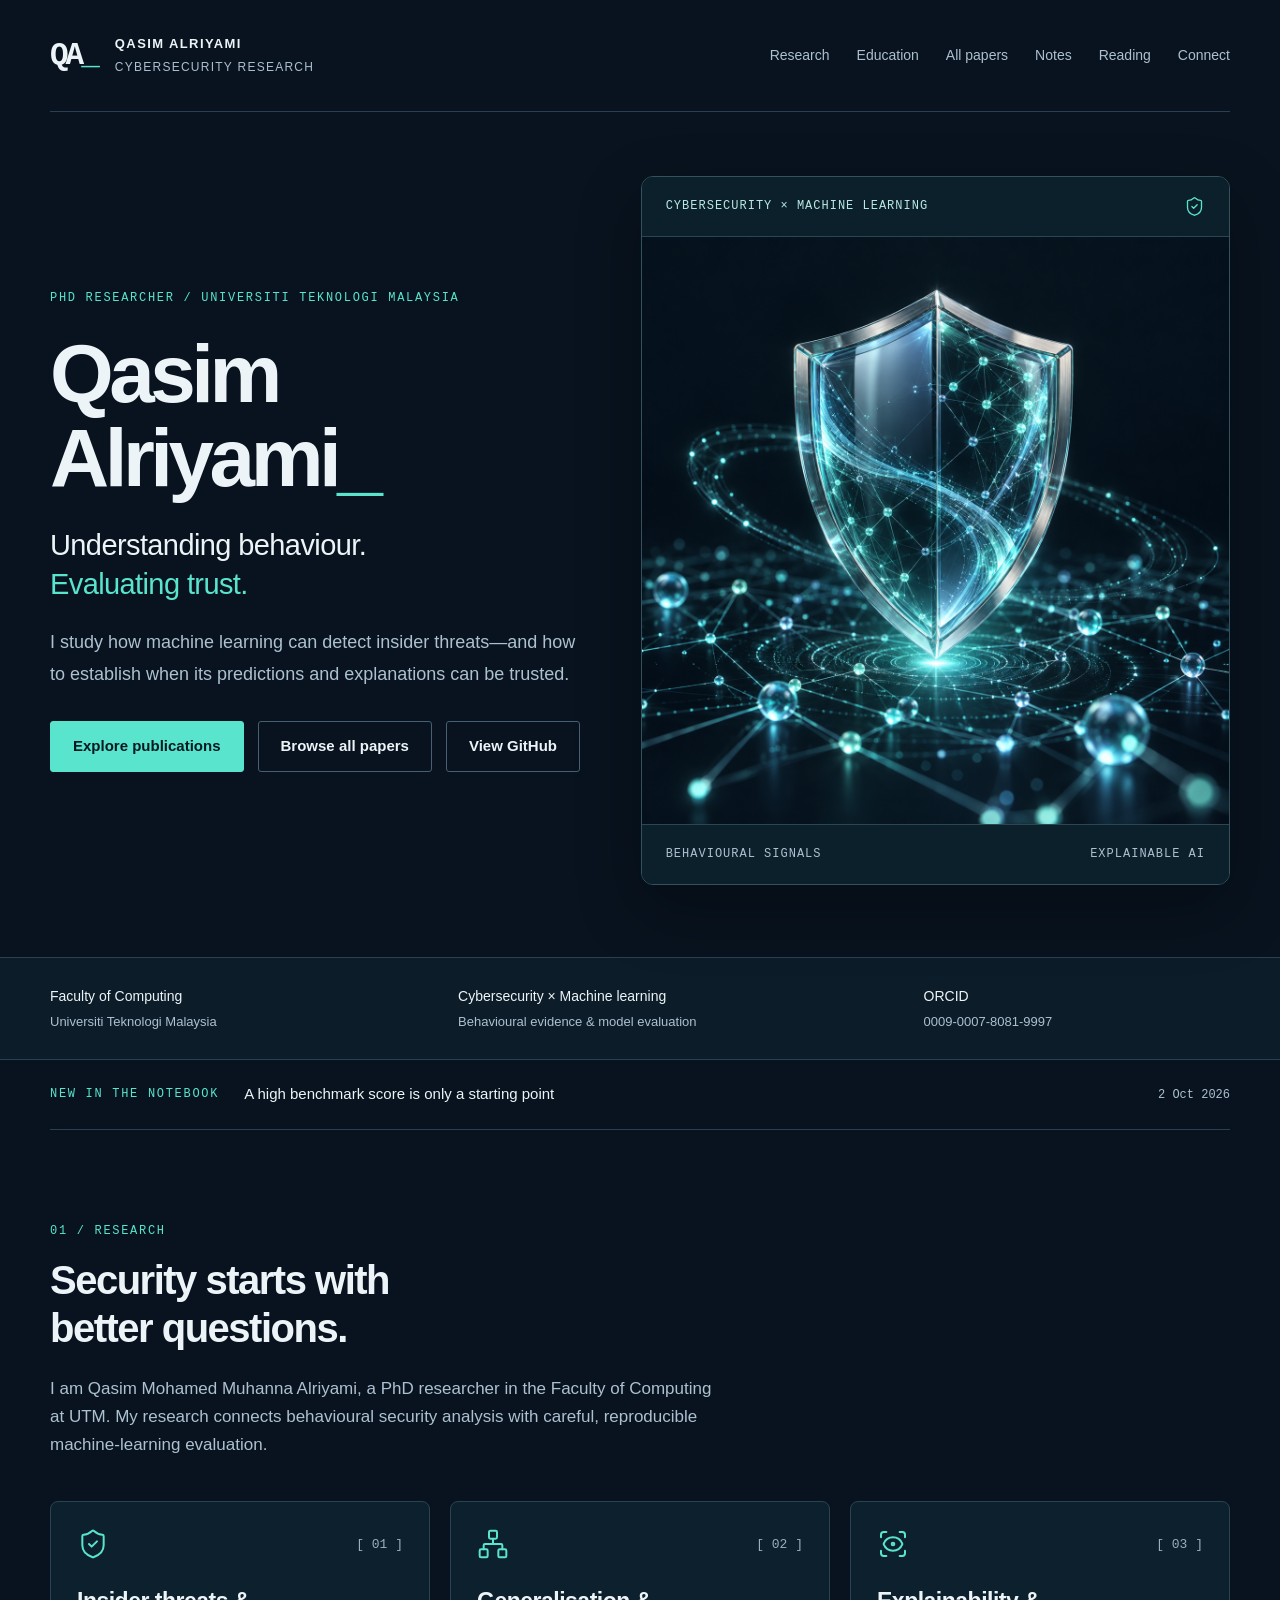
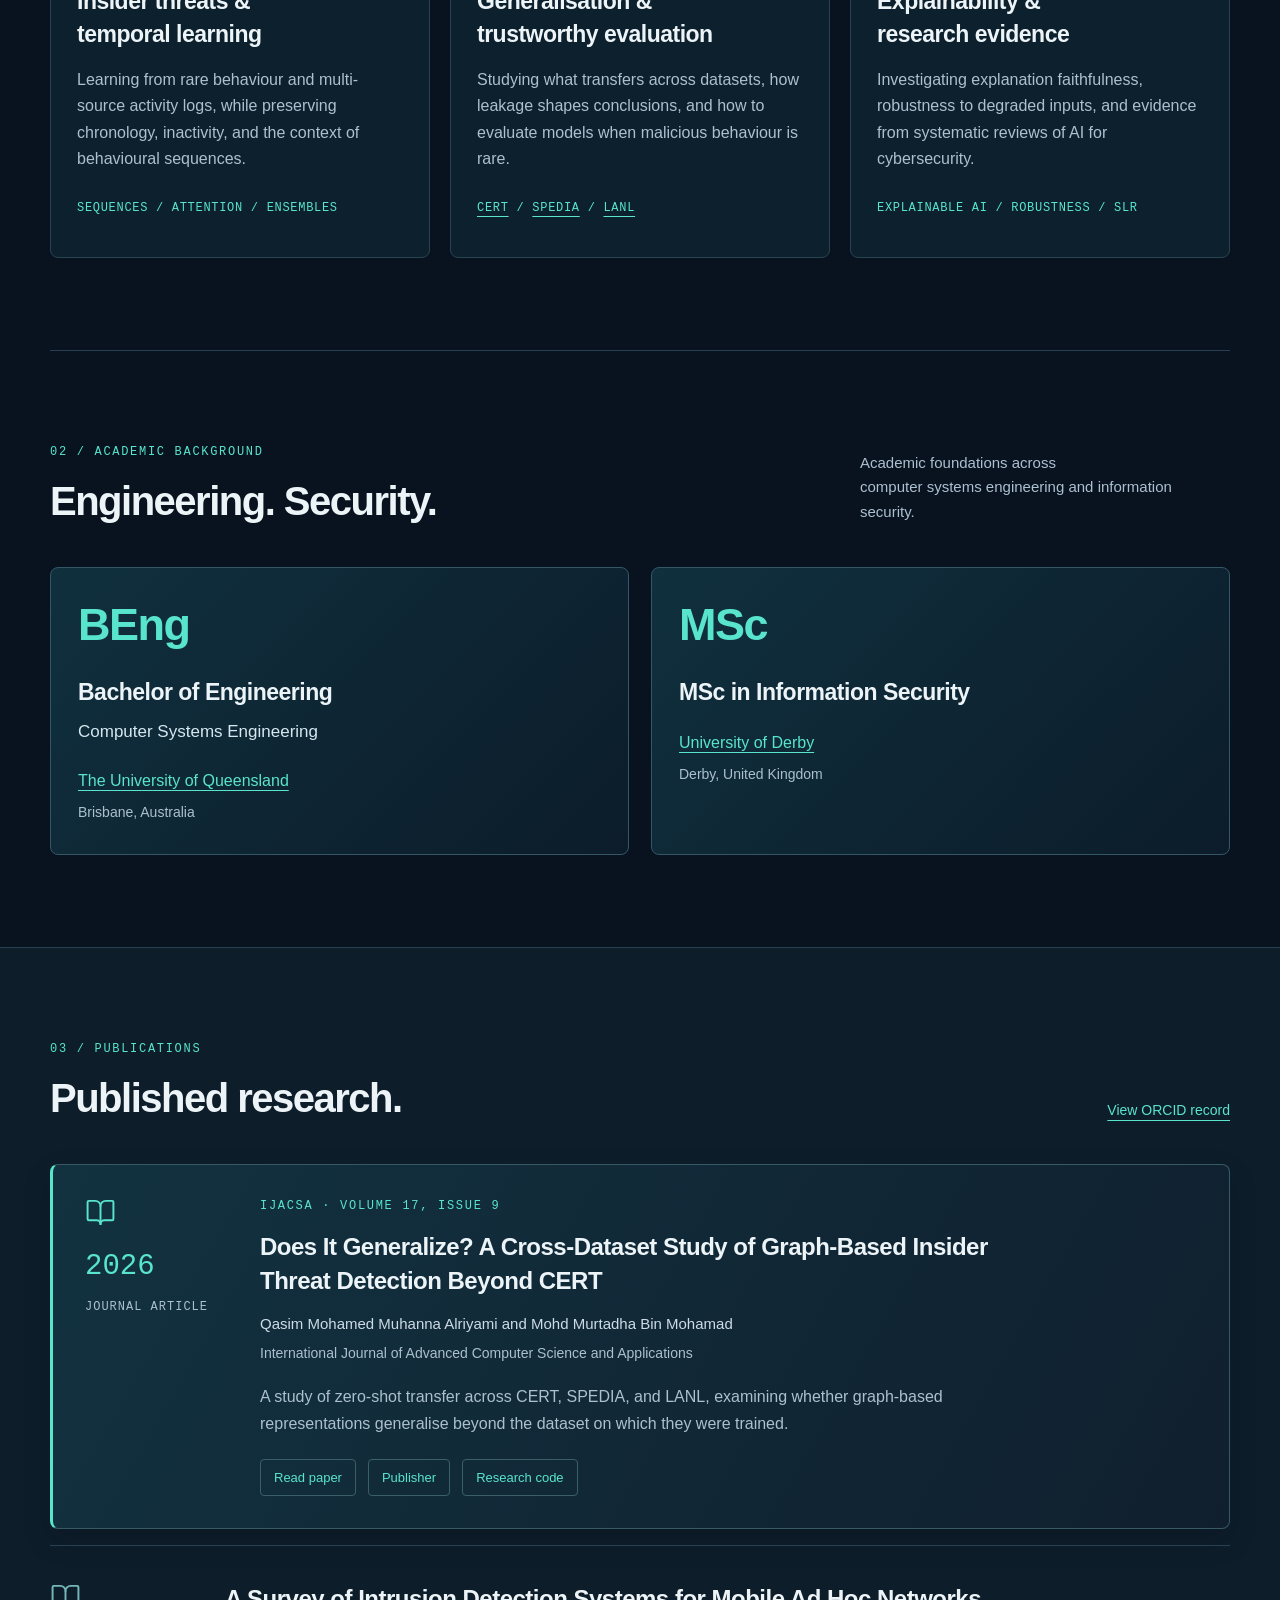
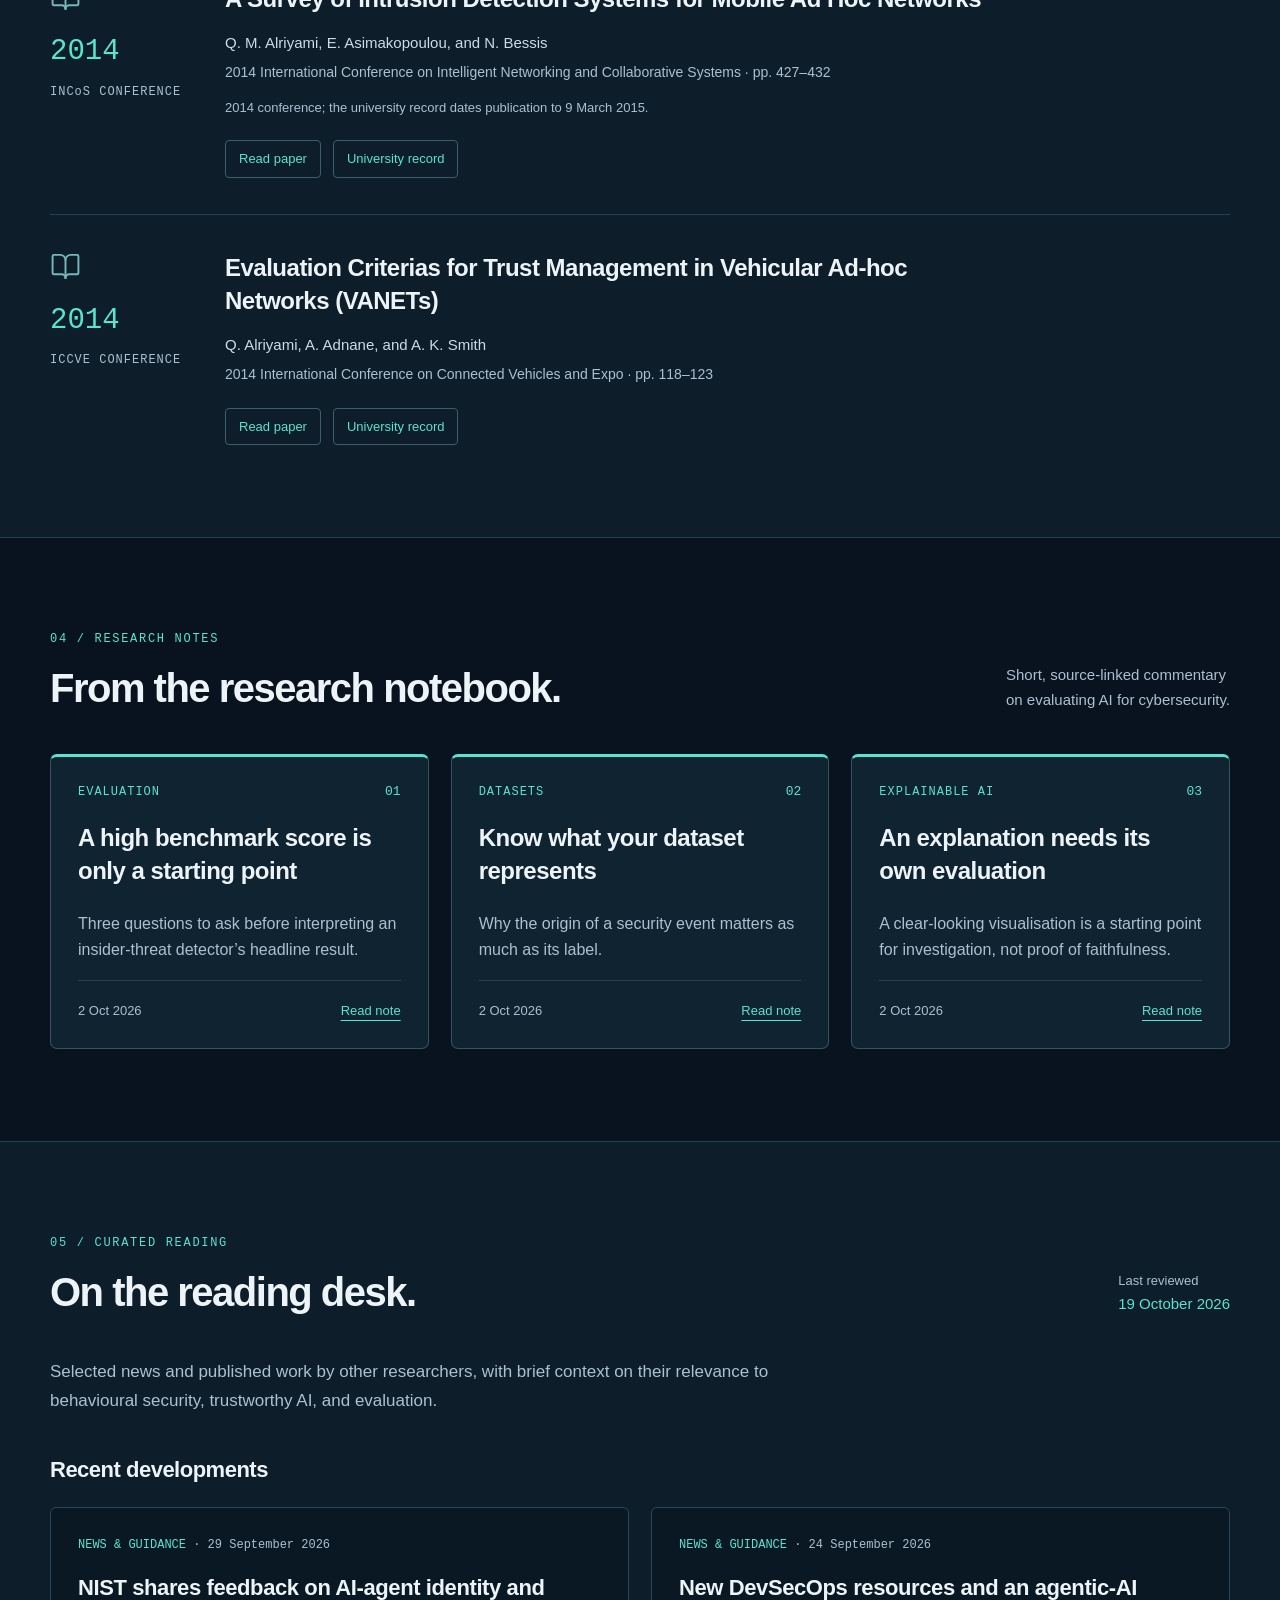
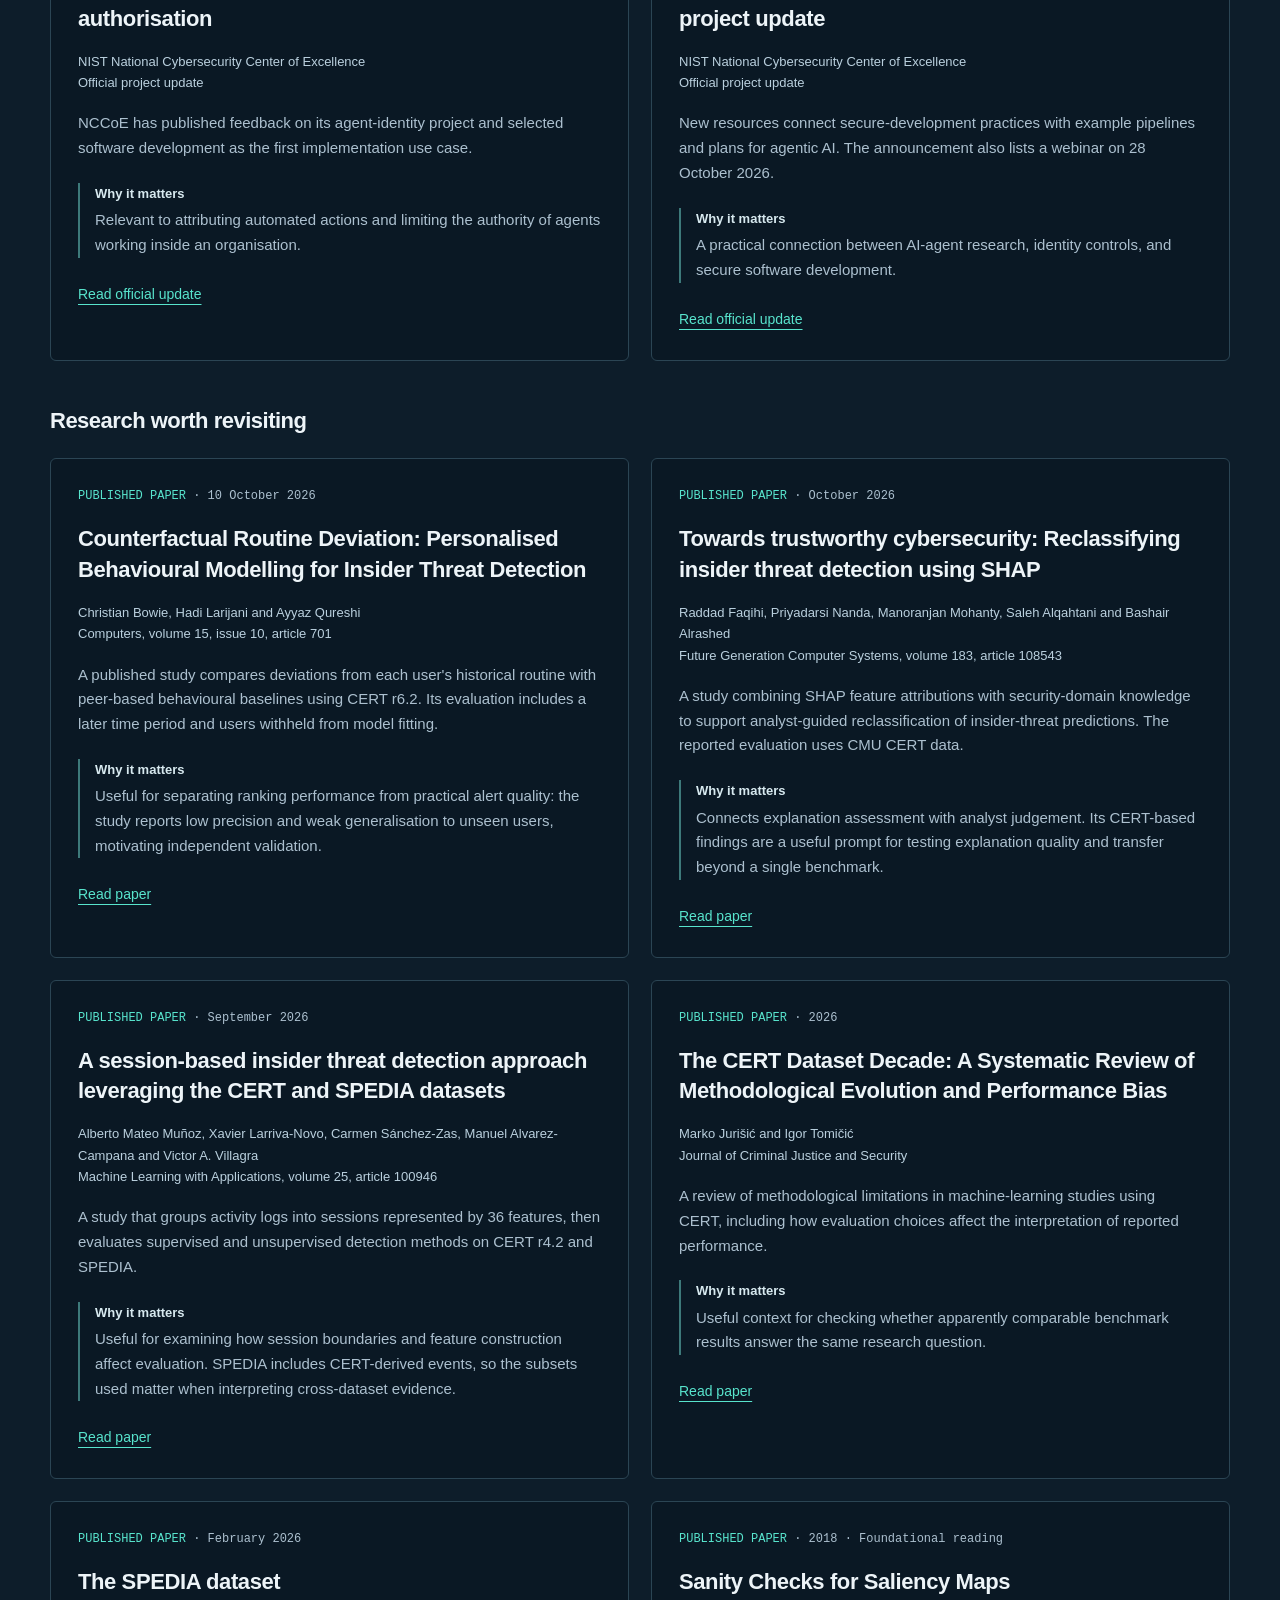
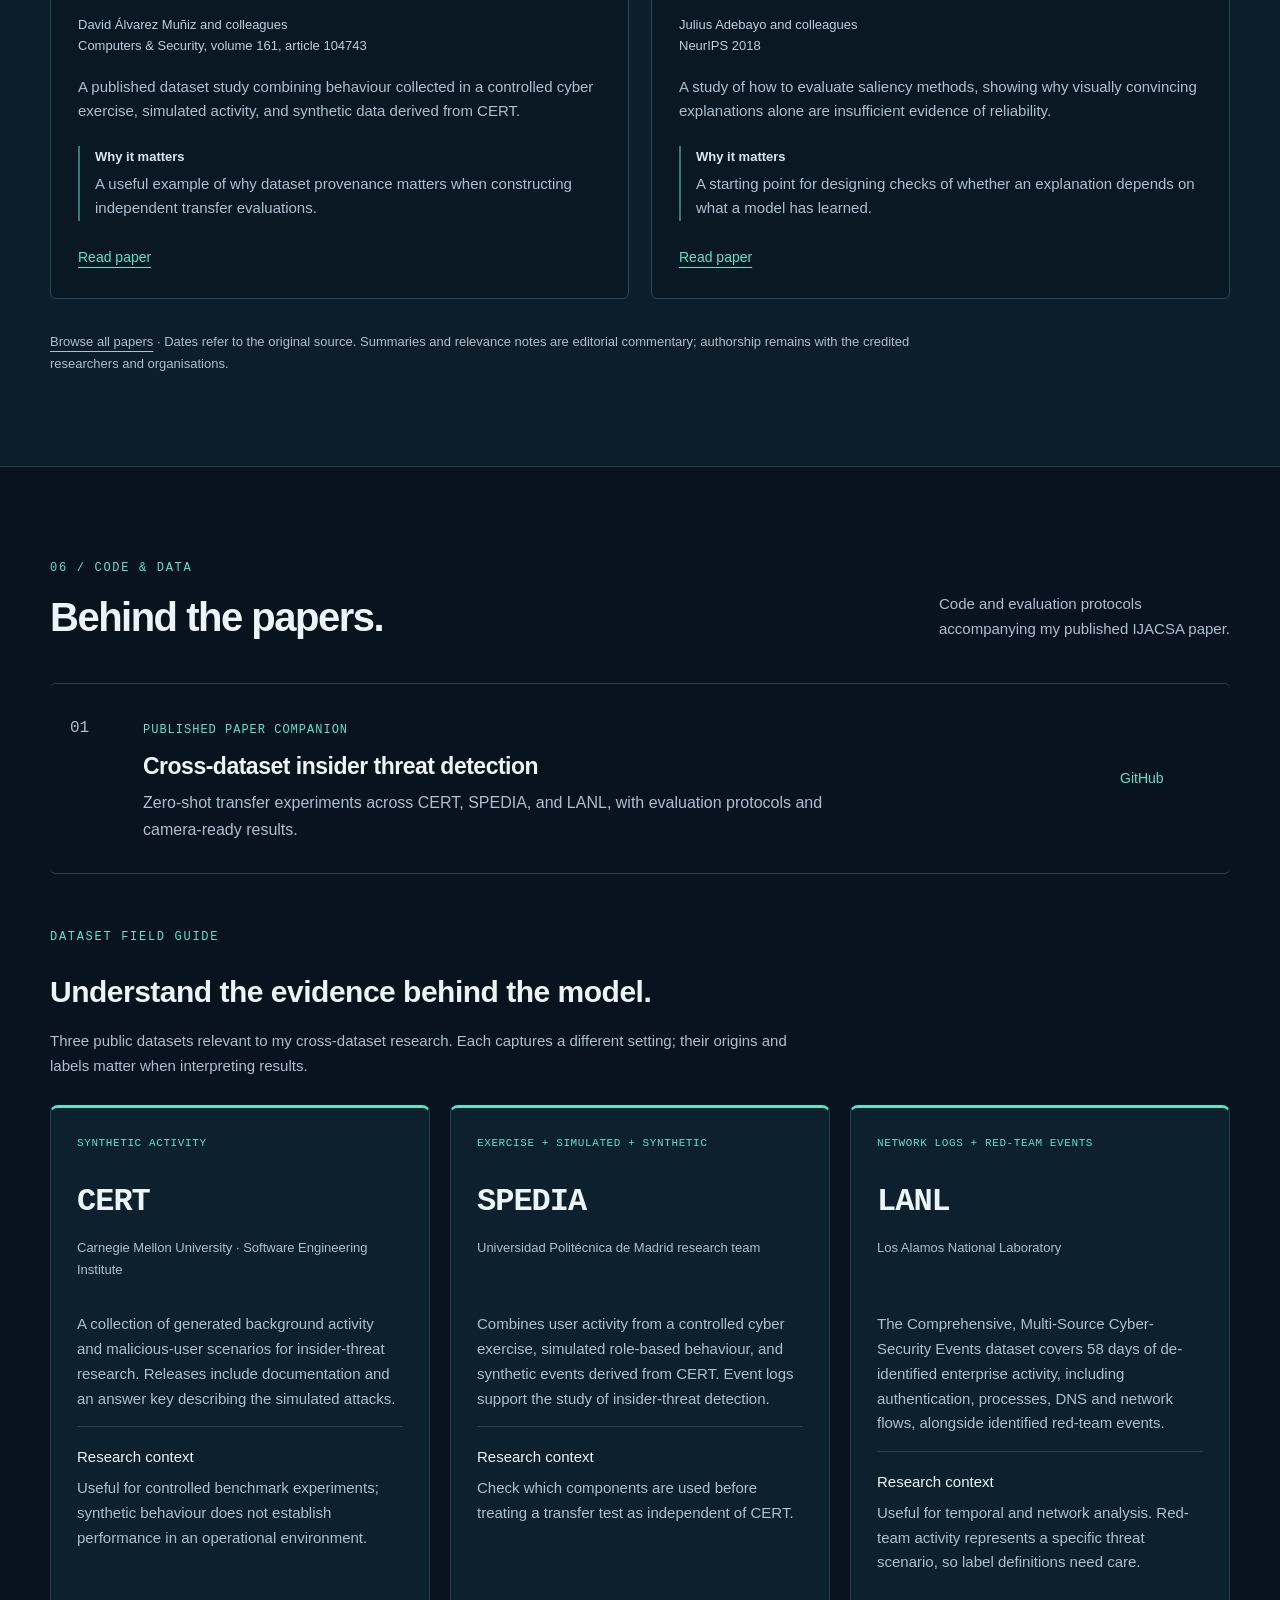
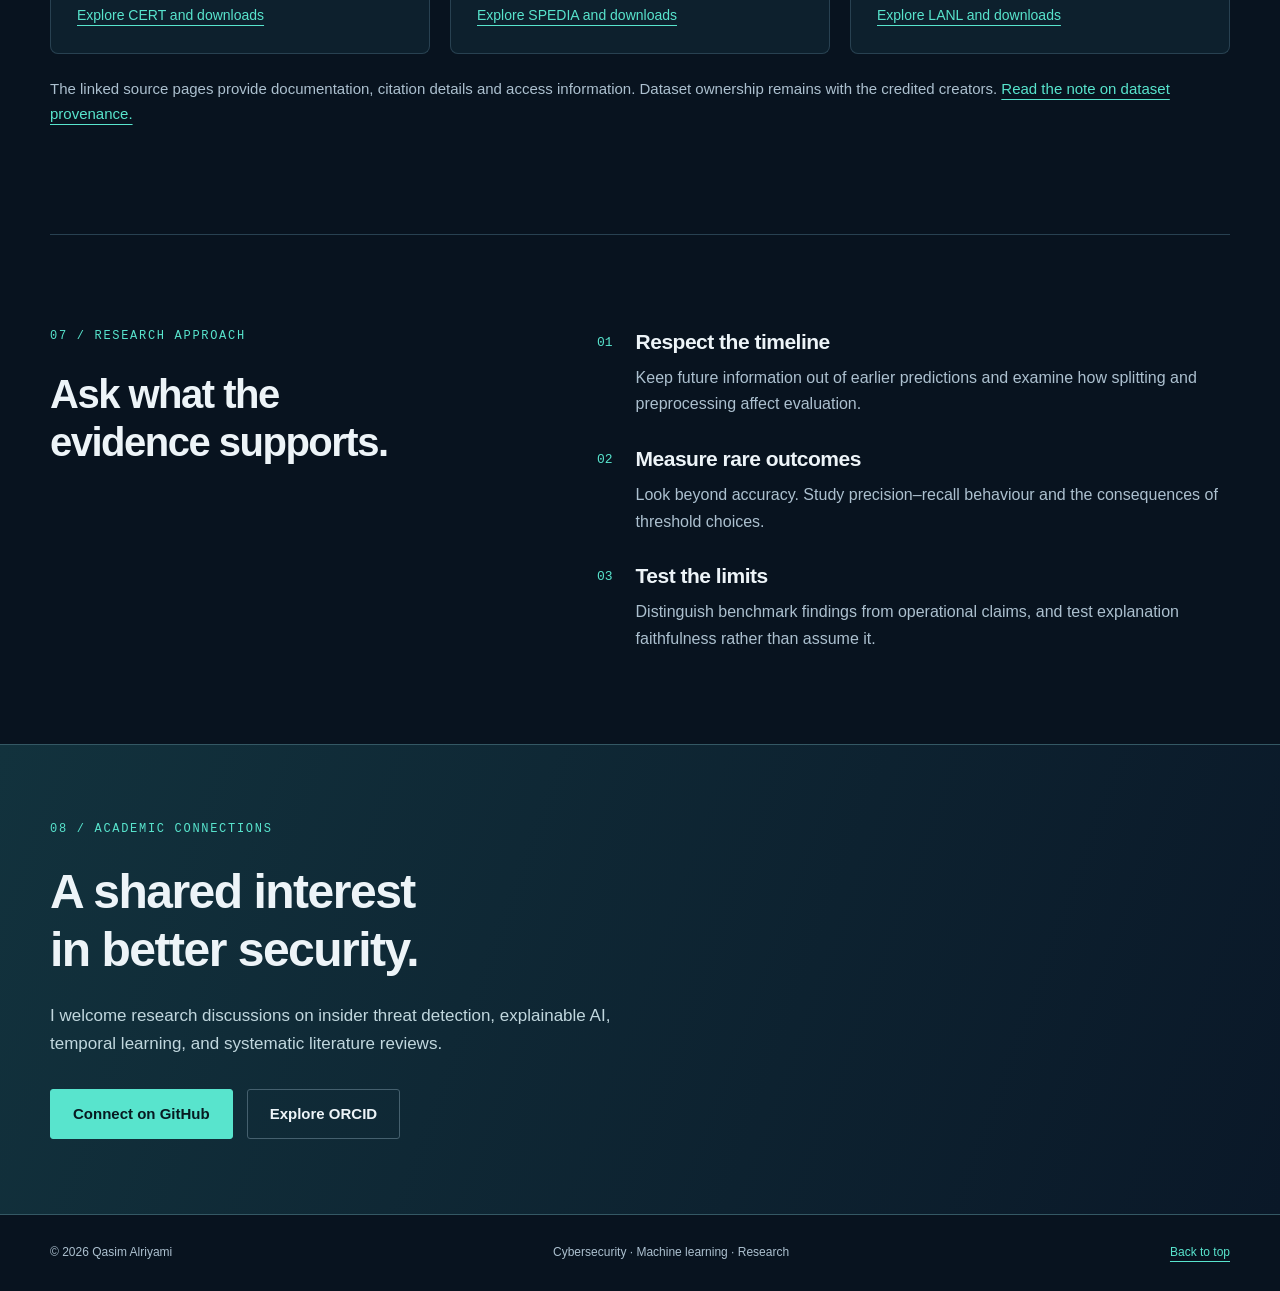
==== index.html @ e9bf938b "Refresh reading desk with published personalised behaviour study" ====
<!doctype html>
<html lang="en">
<head>
  <meta charset="utf-8">
  <meta name="viewport" content="width=device-width, initial-scale=1">
  <meta name="description" content="Qasim Alriyami, PhD researcher at Universiti Teknologi Malaysia. Cybersecurity, insider threat detection, explainable AI, publications and research code.">
  <meta name="theme-color" content="#08131f">
  <title>Qasim Alriyami | Cybersecurity Research</title>
  <link rel="canonical" href="https://alriyami7777-alt.github.io/">
  <link rel="icon" type="image/svg+xml" href="data:image/svg+xml,%3Csvg xmlns='http://www.w3.org/2000/svg' viewBox='0 0 64 64'%3E%3Crect width='64' height='64' rx='12' fill='%2308131f'/%3E%3Ctext x='32' y='43' text-anchor='middle' font-family='Arial' font-size='32' font-weight='bold' fill='%2358e4cd'%3EQ%3C/text%3E%3C/svg%3E">
  <link rel="stylesheet" href="style.css?v=7">
</head>
<body>
<a class="skip" href="#main">Skip to content</a>
<header class="header wrap">
  <a class="brand" href="#" aria-label="Qasim Alriyami home"><span class="monogram">QA<span>_</span></span><span class="brand-text">QASIM ALRIYAMI<br><small>CYBERSECURITY RESEARCH</small></span></a>
  <nav aria-label="Main navigation"><a href="#research">Research</a><a href="#education">Education</a><a href="papers.html">All papers</a><a href="#notes">Notes</a><a href="#reading">Reading</a><a href="#connect">Connect</a></nav>
</header>
<main id="main">
  <section class="hero wrap" aria-labelledby="hero-title">
    <div class="hero-copy">
      <p class="eyebrow">PHD RESEARCHER / UNIVERSITI TEKNOLOGI MALAYSIA</p>
      <h1 id="hero-title">Qasim<br>Alriyami<span class="cursor">_</span></h1>
      <p class="hero-line">Understanding behaviour.<br><em>Evaluating trust.</em></p>
      <p class="intro">I study how machine learning can detect insider threats—and how to establish when its predictions and explanations can be trusted.</p>
      <div class="actions"><a class="button primary" href="#publications">Explore publications</a><a class="button" href="papers.html">Browse all papers</a><a class="button" href="https://github.com/alriyami7777-alt">View GitHub</a></div>
    </div>
    <figure class="cyber-visual">
      <div class="visual-kicker"><span>CYBERSECURITY × MACHINE LEARNING</span><svg class="mini-icon" viewBox="0 0 24 24" width="30" height="30" fill="none" stroke="currentColor" stroke-width="1.5" stroke-linecap="round" stroke-linejoin="round" aria-hidden="true"><path d="M20 13c0 5-3.5 7.5-7.66 8.95a1 1 0 0 1-.67-.01C7.5 20.5 4 18 4 13V6a1 1 0 0 1 1-1c2 0 4.5-1.2 6.24-2.72a1.17 1.17 0 0 1 1.52 0C14.51 3.81 17 5 19 5a1 1 0 0 1 1 1z"/><path d="m9 12 2 2 4-4"/></svg></div>
      <img src="assets/cyber-research-hero.png" width="1024" height="1024" alt="Conceptual illustration of a glass shield above connected cyan network nodes and flowing data trails" fetchpriority="high" decoding="async">
      <figcaption><span>BEHAVIOURAL SIGNALS</span><span>EXPLAINABLE AI</span></figcaption>
    </figure>
  </section>
  <div class="identity-strip"><div class="wrap identity-inner"><span><b>Faculty of Computing</b>Universiti Teknologi Malaysia</span><span><b>Cybersecurity × Machine learning</b>Behavioural evidence &amp; model evaluation</span><a href="https://orcid.org/0009-0007-8081-9997"><b>ORCID</b>0009-0007-8081-9997</a></div></div>
  <div class="notebook-strip wrap"><span class="eyebrow">NEW IN THE NOTEBOOK</span><a href="notes/beyond-a-benchmark-score.html">A high benchmark score is only a starting point</a><time datetime="2026-10-02">2 Oct 2026</time></div>
  <section id="research" class="section wrap" aria-labelledby="research-title">
    <div class="section-heading"><p class="eyebrow">01 / RESEARCH</p><h2 id="research-title">Security starts with<br>better questions.</h2><p>I am Qasim Mohamed Muhanna Alriyami, a PhD researcher in the Faculty of Computing at UTM. My research connects behavioural security analysis with careful, reproducible machine-learning evaluation.</p></div>
    <div class="research-grid">
      <article><div class="research-card-top"><svg class="research-icon" viewBox="0 0 24 24" width="30" height="30" fill="none" stroke="currentColor" stroke-width="1.5" stroke-linecap="round" stroke-linejoin="round" aria-hidden="true"><path d="M20 13c0 5-3.5 7.5-7.66 8.95a1 1 0 0 1-.67-.01C7.5 20.5 4 18 4 13V6a1 1 0 0 1 1-1c2 0 4.5-1.2 6.24-2.72a1.17 1.17 0 0 1 1.52 0C14.51 3.81 17 5 19 5a1 1 0 0 1 1 1z"/><path d="m9 12 2 2 4-4"/></svg><span class="index">[ 01 ]</span></div><h3>Insider threats &amp;<br> temporal learning</h3><p>Learning from rare behaviour and multi-source activity logs, while preserving chronology, inactivity, and the context of behavioural sequences.</p><p class="tags">SEQUENCES / ATTENTION / ENSEMBLES</p></article>
      <article><div class="research-card-top"><svg class="research-icon" viewBox="0 0 24 24" width="30" height="30" fill="none" stroke="currentColor" stroke-width="1.5" stroke-linecap="round" stroke-linejoin="round" aria-hidden="true"><rect x="16" y="16" width="6" height="6" rx="1"/><rect x="2" y="16" width="6" height="6" rx="1"/><rect x="9" y="2" width="6" height="6" rx="1"/><path d="M5 16v-3a1 1 0 0 1 1-1h12a1 1 0 0 1 1 1v3"/><path d="M12 12V8"/></svg><span class="index">[ 02 ]</span></div><h3>Generalisation &amp;<br> trustworthy evaluation</h3><p>Studying what transfers across datasets, how leakage shapes conclusions, and how to evaluate models when malicious behaviour is rare.</p><p class="tags"><a href="#dataset-cert">CERT</a> / <a href="#dataset-spedia">SPEDIA</a> / <a href="#dataset-lanl">LANL</a></p></article>
      <article><div class="research-card-top"><svg class="research-icon" viewBox="0 0 24 24" width="30" height="30" fill="none" stroke="currentColor" stroke-width="1.5" stroke-linecap="round" stroke-linejoin="round" aria-hidden="true"><path d="M3 7V5a2 2 0 0 1 2-2h2"/><path d="M17 3h2a2 2 0 0 1 2 2v2"/><path d="M21 17v2a2 2 0 0 1-2 2h-2"/><path d="M7 21H5a2 2 0 0 1-2-2v-2"/><circle cx="12" cy="12" r="1"/><path d="M18.944 12.33a1 1 0 0 0 0-.66 7.5 7.5 0 0 0-13.888 0 1 1 0 0 0 0 .66 7.5 7.5 0 0 0 13.888 0"/></svg><span class="index">[ 03 ]</span></div><h3>Explainability &amp;<br> research evidence</h3><p>Investigating explanation faithfulness, robustness to degraded inputs, and evidence from systematic reviews of AI for cybersecurity.</p><p class="tags">EXPLAINABLE AI / ROBUSTNESS / SLR</p></article>
    </div>
  </section>

  <section id="education" class="section wrap education-section" aria-labelledby="education-title"><div class="section-heading horizontal"><div><p class="eyebrow">02 / ACADEMIC BACKGROUND</p><h2 id="education-title">Engineering. Security.</h2></div><p>Academic foundations across<br>computer systems engineering and information security.</p></div><div class="education-grid"><article class="education-card"><span class="degree-mark">BEng</span><h3>Bachelor of Engineering</h3><p class="degree-field">Computer Systems Engineering</p><p class="degree-institution"><a href="https://www.uq.edu.au/">The University of Queensland</a></p><p class="degree-location">Brisbane, Australia</p></article><article class="education-card"><span class="degree-mark">MSc</span><h3>MSc in Information Security</h3><p class="degree-institution"><a href="https://www.derby.ac.uk/">University of Derby</a></p><p class="degree-location">Derby, United Kingdom</p></article></div></section>
  <section id="publications" class="section publications" aria-labelledby="publications-title"><div class="wrap">
    <div class="section-heading horizontal"><div><p class="eyebrow">03 / PUBLICATIONS</p><h2 id="publications-title">Published research.</h2></div><a class="text-link" href="https://orcid.org/0009-0007-8081-9997">View ORCID record</a></div>
    <article class="publication featured"><div class="pub-year"><svg class="publication-icon" viewBox="0 0 24 24" width="30" height="30" fill="none" stroke="currentColor" stroke-width="1.5" stroke-linecap="round" stroke-linejoin="round" aria-hidden="true"><path d="M12 7v14"/><path d="M3 18a1 1 0 0 1-1-1V4a1 1 0 0 1 1-1h5a4 4 0 0 1 4 4 4 4 0 0 1 4-4h5a1 1 0 0 1 1 1v13a1 1 0 0 1-1 1h-6a3 3 0 0 0-3 3 3 3 0 0 0-3-3z"/></svg>2026<span>JOURNAL ARTICLE</span></div><div class="pub-content"><p class="eyebrow">IJACSA · VOLUME 17, ISSUE 9</p><h3><a href="https://thesai.org/Publications/ViewPaper?Volume=17&amp;Issue=9&amp;Code=IJACSA&amp;SerialNo=91">Does It Generalize? A Cross-Dataset Study of Graph-Based Insider Threat Detection Beyond CERT</a></h3><p class="authors">Qasim Mohamed Muhanna Alriyami and Mohd Murtadha Bin Mohamad</p><p class="venue">International Journal of Advanced Computer Science and Applications</p><p class="pub-summary">A study of zero-shot transfer across CERT, SPEDIA, and LANL, examining whether graph-based representations generalise beyond the dataset on which they were trained.</p><div class="pub-links"><a href="https://thesai.org/Publications/ViewPaper?Volume=17&amp;Issue=9&amp;Code=IJACSA&amp;SerialNo=91">Read paper</a><a href="https://thesai.org/Publications/ViewPaper?Volume=17&amp;Issue=9&amp;Code=IJACSA&amp;SerialNo=91">Publisher</a><a href="https://github.com/alriyami7777-alt/crossdataset-insider-threat">Research code</a></div></div></article>
    <article class="publication"><div class="pub-year"><svg class="publication-icon" viewBox="0 0 24 24" width="30" height="30" fill="none" stroke="currentColor" stroke-width="1.5" stroke-linecap="round" stroke-linejoin="round" aria-hidden="true"><path d="M12 7v14"/><path d="M3 18a1 1 0 0 1-1-1V4a1 1 0 0 1 1-1h5a4 4 0 0 1 4 4 4 4 0 0 1 4-4h5a1 1 0 0 1 1 1v13a1 1 0 0 1-1 1h-6a3 3 0 0 0-3 3 3 3 0 0 0-3-3z"/></svg>2014<span>INCoS CONFERENCE</span></div><div class="pub-content"><h3><a href="https://doi.org/10.1109/INCoS.2014.27">A Survey of Intrusion Detection Systems for Mobile Ad Hoc Networks</a></h3><p class="authors">Q. M. Alriyami, E. Asimakopoulou, and N. Bessis</p><p class="venue">2014 International Conference on Intelligent Networking and Collaborative Systems · pp. 427–432</p><p class="date-note">2014 conference; the university record dates publication to 9 March 2015.</p><div class="pub-links"><a href="https://doi.org/10.1109/INCoS.2014.27">Read paper</a><a href="https://research.edgehill.ac.uk/en/publications/a-survey-of-intrusion-detection-systems-for-mobile-ad-hoc-network/">University record</a></div></div></article>
    <article class="publication"><div class="pub-year"><svg class="publication-icon" viewBox="0 0 24 24" width="30" height="30" fill="none" stroke="currentColor" stroke-width="1.5" stroke-linecap="round" stroke-linejoin="round" aria-hidden="true"><path d="M12 7v14"/><path d="M3 18a1 1 0 0 1-1-1V4a1 1 0 0 1 1-1h5a4 4 0 0 1 4 4 4 4 0 0 1 4-4h5a1 1 0 0 1 1 1v13a1 1 0 0 1-1 1h-6a3 3 0 0 0-3 3 3 3 0 0 0-3-3z"/></svg>2014<span>ICCVE CONFERENCE</span></div><div class="pub-content"><h3><a href="https://doi.org/10.1109/ICCVE.2014.7297525">Evaluation Criterias for Trust Management in Vehicular Ad-hoc Networks (VANETs)</a></h3><p class="authors">Q. Alriyami, A. Adnane, and A. K. Smith</p><p class="venue">2014 International Conference on Connected Vehicles and Expo · pp. 118–123</p><div class="pub-links"><a href="https://doi.org/10.1109/ICCVE.2014.7297525">Read paper</a><a href="https://publications.lboro.ac.uk/publications/all/collated/scha.html">University record</a></div></div></article>
  </div></section>

  <section id="notes" class="section wrap" aria-labelledby="notes-title"><div class="section-heading horizontal"><div><p class="eyebrow">04 / RESEARCH NOTES</p><h2 id="notes-title">From the research notebook.</h2></div><p>Short, source-linked commentary<br>on evaluating AI for cybersecurity.</p></div><div class="notes-grid"><article class="note-card"><div class="note-card-top"><span class="note-topic">EVALUATION</span><span class="index">01</span></div><h3><a href="notes/beyond-a-benchmark-score.html">A high benchmark score is only a starting point</a></h3><p>Three questions to ask before interpreting an insider-threat detector’s headline result.</p><div class="note-card-bottom"><time datetime="2026-10-02">2 Oct 2026</time><a href="notes/beyond-a-benchmark-score.html" aria-label="Read note: A high benchmark score is only a starting point">Read note</a></div></article><article class="note-card"><div class="note-card-top"><span class="note-topic">DATASETS</span><span class="index">02</span></div><h3><a href="notes/dataset-provenance.html">Know what your dataset represents</a></h3><p>Why the origin of a security event matters as much as its label.</p><div class="note-card-bottom"><time datetime="2026-10-02">2 Oct 2026</time><a href="notes/dataset-provenance.html" aria-label="Read note: Know what your dataset represents">Read note</a></div></article><article class="note-card"><div class="note-card-top"><span class="note-topic">EXPLAINABLE AI</span><span class="index">03</span></div><h3><a href="notes/testing-explanations.html">An explanation needs its own evaluation</a></h3><p>A clear-looking visualisation is a starting point for investigation, not proof of faithfulness.</p><div class="note-card-bottom"><time datetime="2026-10-02">2 Oct 2026</time><a href="notes/testing-explanations.html" aria-label="Read note: An explanation needs its own evaluation">Read note</a></div></article></div></section>
  <!-- READING-DESK:START -->
<section id="reading" class="section reading-section" aria-labelledby="reading-title"><div class="wrap"><div class="section-heading horizontal"><div><p class="eyebrow">05 / CURATED READING</p><h2 id="reading-title">On the reading desk.</h2></div><p class="reading-reviewed">Last reviewed<br><time datetime="2026-10-19">19 October 2026</time></p></div><p class="reading-intro">Selected news and published work by other researchers, with brief context on their relevance to behavioural security, trustworthy AI, and evaluation.</p><div class="reading-group"><h3>Recent developments</h3><div class="reading-news-grid"><article class="reading-card" id="reading-nist-agent-identity-20260929"><p class="reading-meta">NEWS &amp; GUIDANCE <span>· 29 September 2026</span></p><h4><a href="https://www.nccoe.nist.gov/news-insights/comments-software-and-agentic-si-identity-concept-paper">NIST shares feedback on AI-agent identity and authorisation</a></h4><p class="reading-byline">NIST National Cybersecurity Center of Excellence<br>Official project update</p><p>NCCoE has published feedback on its agent-identity project and selected software development as the first implementation use case.</p><p class="reading-relevance"><strong>Why it matters</strong> Relevant to attributing automated actions and limiting the authority of agents working inside an organisation.</p><a class="text-link" href="https://www.nccoe.nist.gov/news-insights/comments-software-and-agentic-si-identity-concept-paper">Read official update</a></article>
<article class="reading-card" id="reading-nist-devsecops-20260924"><p class="reading-meta">NEWS &amp; GUIDANCE <span>· 24 September 2026</span></p><h4><a href="https://www.nccoe.nist.gov/news-insights/new-nist-nccoe-resources-devsecops-and-october-28-webinar-agentic-si">New DevSecOps resources and an agentic-AI project update</a></h4><p class="reading-byline">NIST National Cybersecurity Center of Excellence<br>Official project update</p><p>New resources connect secure-development practices with example pipelines and plans for agentic AI. The announcement also lists a webinar on 28 October 2026.</p><p class="reading-relevance"><strong>Why it matters</strong> A practical connection between AI-agent research, identity controls, and secure software development.</p><a class="text-link" href="https://www.nccoe.nist.gov/news-insights/new-nist-nccoe-resources-devsecops-and-october-28-webinar-agentic-si">Read official update</a></article></div></div><div class="reading-group"><h3>Research worth revisiting</h3><div class="reading-paper-grid"><article class="reading-card" id="reading-counterfactual-routine-deviation-2026"><p class="reading-meta">PUBLISHED PAPER <span>· 10 October 2026</span></p><h4><a href="https://researchonline.gcu.ac.uk/en/publications/counterfactual-routine-deviation-personalised-behavioural-modelli/">Counterfactual Routine Deviation: Personalised Behavioural Modelling for Insider Threat Detection</a></h4><p class="reading-byline">Christian Bowie, Hadi Larijani and Ayyaz Qureshi<br>Computers, volume 15, issue 10, article 701</p><p>A published study compares deviations from each user's historical routine with peer-based behavioural baselines using CERT r6.2. Its evaluation includes a later time period and users withheld from model fitting.</p><p class="reading-relevance"><strong>Why it matters</strong> Useful for separating ranking performance from practical alert quality: the study reports low precision and weak generalisation to unseen users, motivating independent validation.</p><a class="text-link" href="https://researchonline.gcu.ac.uk/en/publications/counterfactual-routine-deviation-personalised-behavioural-modelli/">Read paper</a></article>
<article class="reading-card" id="reading-shap-insider-reclassification-2026"><p class="reading-meta">PUBLISHED PAPER <span>· October 2026</span></p><h4><a href="https://www.sciencedirect.com/science/article/pii/S0167739X26001779">Towards trustworthy cybersecurity: Reclassifying insider threat detection using SHAP</a></h4><p class="reading-byline">Raddad Faqihi, Priyadarsi Nanda, Manoranjan Mohanty, Saleh Alqahtani and Bashair Alrashed<br>Future Generation Computer Systems, volume 183, article 108543</p><p>A study combining SHAP feature attributions with security-domain knowledge to support analyst-guided reclassification of insider-threat predictions. The reported evaluation uses CMU CERT data.</p><p class="reading-relevance"><strong>Why it matters</strong> Connects explanation assessment with analyst judgement. Its CERT-based findings are a useful prompt for testing explanation quality and transfer beyond a single benchmark.</p><a class="text-link" href="https://www.sciencedirect.com/science/article/pii/S0167739X26001779">Read paper</a></article>
<article class="reading-card" id="reading-session-cert-spedia-2026"><p class="reading-meta">PUBLISHED PAPER <span>· September 2026</span></p><h4><a href="https://www.sciencedirect.com/science/article/pii/S2666827026001118">A session-based insider threat detection approach leveraging the CERT and SPEDIA datasets</a></h4><p class="reading-byline">Alberto Mateo Muñoz, Xavier Larriva-Novo, Carmen Sánchez-Zas, Manuel Alvarez-Campana and Victor A. Villagra<br>Machine Learning with Applications, volume 25, article 100946</p><p>A study that groups activity logs into sessions represented by 36 features, then evaluates supervised and unsupervised detection methods on CERT r4.2 and SPEDIA.</p><p class="reading-relevance"><strong>Why it matters</strong> Useful for examining how session boundaries and feature construction affect evaluation. SPEDIA includes CERT-derived events, so the subsets used matter when interpreting cross-dataset evidence.</p><a class="text-link" href="https://www.sciencedirect.com/science/article/pii/S2666827026001118">Read paper</a></article>
<article class="reading-card" id="reading-cert-dataset-decade-2026"><p class="reading-meta">PUBLISHED PAPER <span>· 2026</span></p><h4><a href="https://www.fvv.um.si/rv/arhiv/2026/2026-02-Jurisic-Tomicic-E.html">The CERT Dataset Decade: A Systematic Review of Methodological Evolution and Performance Bias</a></h4><p class="reading-byline">Marko Jurišić and Igor Tomičić<br>Journal of Criminal Justice and Security</p><p>A review of methodological limitations in machine-learning studies using CERT, including how evaluation choices affect the interpretation of reported performance.</p><p class="reading-relevance"><strong>Why it matters</strong> Useful context for checking whether apparently comparable benchmark results answer the same research question.</p><a class="text-link" href="https://www.fvv.um.si/rv/arhiv/2026/2026-02-Jurisic-Tomicic-E.html">Read paper</a></article>
<article class="reading-card" id="reading-spedia-2026"><p class="reading-meta">PUBLISHED PAPER <span>· February 2026</span></p><h4><a href="https://doi.org/10.1016/j.cose.2025.104743">The SPEDIA dataset</a></h4><p class="reading-byline">David Álvarez Muñiz and colleagues<br>Computers &amp; Security, volume 161, article 104743</p><p>A published dataset study combining behaviour collected in a controlled cyber exercise, simulated activity, and synthetic data derived from CERT.</p><p class="reading-relevance"><strong>Why it matters</strong> A useful example of why dataset provenance matters when constructing independent transfer evaluations.</p><a class="text-link" href="https://doi.org/10.1016/j.cose.2025.104743">Read paper</a></article>
<article class="reading-card" id="reading-saliency-sanity-2018"><p class="reading-meta">PUBLISHED PAPER <span>· 2018 · Foundational reading</span></p><h4><a href="https://papers.nips.cc/paper/2018/hash/294a8ed24b1ad22ec2e7efea049b8737-Abstract.html">Sanity Checks for Saliency Maps</a></h4><p class="reading-byline">Julius Adebayo and colleagues<br>NeurIPS 2018</p><p>A study of how to evaluate saliency methods, showing why visually convincing explanations alone are insufficient evidence of reliability.</p><p class="reading-relevance"><strong>Why it matters</strong> A starting point for designing checks of whether an explanation depends on what a model has learned.</p><a class="text-link" href="https://papers.nips.cc/paper/2018/hash/294a8ed24b1ad22ec2e7efea049b8737-Abstract.html">Read paper</a></article></div></div><p class="reading-footnote"><a href="papers.html">Browse all papers</a> · Dates refer to the original source. Summaries and relevance notes are editorial commentary; authorship remains with the credited researchers and organisations.</p></div></section>
  <!-- READING-DESK:END -->
  <section id="code" class="section wrap" aria-labelledby="code-title"><div class="section-heading horizontal"><div><p class="eyebrow">06 / CODE &amp; DATA</p><h2 id="code-title">Behind the papers.</h2></div><p>Code and evaluation protocols<br>accompanying my published IJACSA paper.</p></div>
    <div class="code-list"><a class="repo" href="https://github.com/alriyami7777-alt/crossdataset-insider-threat"><span class="repo-number">01</span><div><span class="repo-label">PUBLISHED PAPER COMPANION</span><h3>Cross-dataset insider threat detection</h3><p>Zero-shot transfer experiments across CERT, SPEDIA, and LANL, with evaluation protocols and camera-ready results.</p></div><span class="repo-action">GitHub</span></a></div>

    <div id="datasets" class="dataset-section" aria-labelledby="datasets-title">
      <div class="dataset-heading"><p class="eyebrow">DATASET FIELD GUIDE</p><h3 id="datasets-title">Understand the evidence behind the model.</h3><p>Three public datasets relevant to my cross-dataset research. Each captures a different setting; their origins and labels matter when interpreting results.</p></div>
      <div class="dataset-grid">
        <article id="dataset-cert" class="dataset-card"><p class="dataset-kind">SYNTHETIC ACTIVITY</p><h4>CERT</h4><p class="dataset-owner">Carnegie Mellon University · Software Engineering Institute</p><p>A collection of generated background activity and malicious-user scenarios for insider-threat research. Releases include documentation and an answer key describing the simulated attacks.</p><p class="dataset-context"><strong>Research context</strong> Useful for controlled benchmark experiments; synthetic behaviour does not establish performance in an operational environment.</p><a class="text-link" href="https://www.sei.cmu.edu/library/insider-threat-test-dataset/">Explore CERT and downloads</a></article>
        <article id="dataset-spedia" class="dataset-card"><p class="dataset-kind">EXERCISE + SIMULATED + SYNTHETIC</p><h4>SPEDIA</h4><p class="dataset-owner">Universidad Politécnica de Madrid research team</p><p>Combines user activity from a controlled cyber exercise, simulated role-based behaviour, and synthetic events derived from CERT. Event logs support the study of insider-threat detection.</p><p class="dataset-context"><strong>Research context</strong> Check which components are used before treating a transfer test as independent of CERT.</p><a class="text-link" href="https://zenodo.org/records/15525713">Explore SPEDIA and downloads</a></article>
        <article id="dataset-lanl" class="dataset-card"><p class="dataset-kind">NETWORK LOGS + RED-TEAM EVENTS</p><h4>LANL</h4><p class="dataset-owner">Los Alamos National Laboratory</p><p>The Comprehensive, Multi-Source Cyber-Security Events dataset covers 58 days of de-identified enterprise activity, including authentication, processes, DNS and network flows, alongside identified red-team events.</p><p class="dataset-context"><strong>Research context</strong> Useful for temporal and network analysis. Red-team activity represents a specific threat scenario, so label definitions need care.</p><a class="text-link" href="https://csr.lanl.gov/data/cyber1/">Explore LANL and downloads</a></article>
      </div>
      <p class="dataset-footnote">The linked source pages provide documentation, citation details and access information. Dataset ownership remains with the credited creators. <a href="notes/dataset-provenance.html">Read the note on dataset provenance.</a></p>
    </div>
  </section>
  <section class="principles section wrap" aria-labelledby="principles-title"><div><p class="eyebrow">07 / RESEARCH APPROACH</p><h2 id="principles-title">Ask what the<br>evidence supports.</h2></div><div class="principle-list"><article><span>01</span><div><h3>Respect the timeline</h3><p>Keep future information out of earlier predictions and examine how splitting and preprocessing affect evaluation.</p></div></article><article><span>02</span><div><h3>Measure rare outcomes</h3><p>Look beyond accuracy. Study precision–recall behaviour and the consequences of threshold choices.</p></div></article><article><span>03</span><div><h3>Test the limits</h3><p>Distinguish benchmark findings from operational claims, and test explanation faithfulness rather than assume it.</p></div></article></div></section>
  <section id="connect" class="connect" aria-labelledby="connect-title"><div class="wrap"><p class="eyebrow">08 / ACADEMIC CONNECTIONS</p><h2 id="connect-title">A shared interest<br>in better security.</h2><p>I welcome research discussions on insider threat detection, explainable AI, temporal learning, and systematic literature reviews.</p><div class="actions"><a class="button primary" href="https://github.com/alriyami7777-alt">Connect on GitHub</a><a class="button" href="https://orcid.org/0009-0007-8081-9997">Explore ORCID</a></div></div></section>
</main>
<footer class="wrap"><span>© 2026 Qasim Alriyami</span><span>Cybersecurity · Machine learning · Research</span><a href="#">Back to top</a></footer>
</body>
</html>
---- style.css ----
:root{color-scheme:dark;--bg:#08131f;--panel:#102331;--text:#edf4f8;--muted:#acc0cf;--accent:#58e4cd;--line:#284151;--mono:Consolas,'Courier New',monospace;--sans:'Segoe UI',Arial,sans-serif}
*{box-sizing:border-box}html{scroll-behavior:smooth;scroll-padding-top:32px}body{margin:0;background:var(--bg);color:var(--text);font-family:var(--sans);font-size:17px;line-height:1.65}a{color:inherit;text-underline-offset:5px}a:hover{color:var(--accent)}a:focus-visible{outline:2px solid var(--accent);outline-offset:7px}::selection{background:var(--accent);color:var(--bg)}.wrap{width:min(1180px,calc(100% - 96px));margin-inline:auto}.header{display:flex;align-items:center;justify-content:space-between;gap:28px;padding-block:30px;border-bottom:1px solid var(--line)}.brand{display:flex;align-items:center;gap:18px;text-decoration:none}.monogram{font-family:var(--mono);font-size:31px;font-weight:700;letter-spacing:-3px}.monogram span{color:var(--accent)}.brand-text{font-size:13px;line-height:1.7;font-weight:700;letter-spacing:1.4px}.brand-text small{font-size:12px;font-weight:400;color:var(--muted);letter-spacing:1.25px}nav{display:flex;gap:27px}nav a{font-size:14px;text-decoration:none;color:var(--muted)}.hero{display:grid;grid-template-columns:1.25fr 1fr;align-items:center;gap:80px;padding-block:78px 90px}.eyebrow{font:12px/1.6 var(--mono);letter-spacing:1.7px;color:var(--accent);margin:0 0 24px}h1,h2,h3,p{margin-top:0}h1{font-size:clamp(58px,6.7vw,92px);line-height:1.02;font-weight:650;letter-spacing:-4.5px;margin-bottom:27px}.cursor{color:var(--accent)}.hero-line{font-size:29px;line-height:1.35;letter-spacing:-.6px;margin-bottom:23px}.hero-line em{font-style:normal;color:var(--accent)}.intro{max-width:540px;color:var(--muted);font-size:18px;line-height:1.75}.actions{display:flex;gap:14px;flex-wrap:wrap;margin-top:31px}.button{display:inline-flex;justify-content:center;align-items:center;padding:12px 22px;border:1px solid #45606e;border-radius:3px;text-decoration:none;font-size:15px;font-weight:600;min-height:48px}.button.primary{background:var(--accent);color:#071a21;border-color:var(--accent)}.button:hover{background:#183b47;color:var(--text)}.button.primary:hover{background:#90f2e0;color:#071a21}.research-panel{background:linear-gradient(135deg,#122a3a,#0a1a28);border:1px solid #365463;border-radius:7px;box-shadow:18px 18px 0 #0c1b27;transform:translateY(12px)}.panel-bar{display:flex;justify-content:space-between;border-bottom:1px solid #365463;padding:17px 25px;font:12px var(--mono);letter-spacing:1.3px;color:var(--muted)}.panel-body{padding:28px 32px}.prompt{font:14px var(--mono);color:var(--accent);margin-bottom:22px}.panel-body h2{font-size:27px;font-weight:500;line-height:1.4;letter-spacing:-.5px;margin-bottom:26px}.panel-body dl{margin:0}.panel-body dl div{display:grid;grid-template-columns:88px 1fr;gap:16px;border-top:1px solid var(--line);padding:15px 0}.panel-body dt{font:12px/1.7 var(--mono);letter-spacing:1px;color:var(--muted)}.panel-body dd{margin:0;font-size:15px;line-height:1.6}.signal{height:41px;display:flex;align-items:center;gap:5px;margin-top:20px}.signal span{display:block;flex:1;height:25%;background:#58e4cd66}.signal span:nth-child(3n){height:50%;background:#58e4cd99}.signal span:nth-child(4n){height:80%;background:#58e4cd}.signal span:nth-child(7n){height:100%}.panel-foot{font:12px/1.7 var(--mono);letter-spacing:1px;color:var(--muted);margin:12px 0 0}.identity-strip{border-block:1px solid var(--line);background:#0c1c29}.identity-inner{display:grid;grid-template-columns:1fr 1.15fr .8fr;gap:25px;padding-block:27px}.identity-inner span,.identity-inner a{font-size:13px;color:var(--muted);text-decoration:none}.identity-inner b{display:block;color:var(--text);font-size:14px;font-weight:500;margin-bottom:3px}.section{padding-block:92px}.section-heading{margin-bottom:42px;max-width:760px}.section-heading .eyebrow{margin-bottom:15px}h2{font-size:40px;line-height:1.2;font-weight:550;letter-spacing:-1.5px;margin-bottom:23px}.section-heading>p:not(.eyebrow){color:var(--muted);max-width:680px}.research-grid{display:grid;grid-template-columns:repeat(3,1fr);gap:0;border-top:1px solid var(--line)}.research-grid article{padding:30px 30px 8px 0}.research-grid article+article{border-left:1px solid var(--line);padding-left:30px}.index{font:13px var(--mono);color:var(--accent)}h3{font-size:23px;line-height:1.4;font-weight:550;letter-spacing:-.5px}.research-grid h3{margin-block:23px 17px}.research-grid p{font-size:16px;color:var(--muted)}.research-grid .tags{font:12px/1.7 var(--mono);letter-spacing:.7px;color:var(--accent);margin-top:26px}.publications{background:#0d1d2a;border-block:1px solid var(--line)}.horizontal{display:flex;justify-content:space-between;align-items:end;max-width:none;gap:35px}.horizontal h2{margin-bottom:0}.horizontal>p{font-size:15px;margin-bottom:0}.text-link{font-size:14px;color:var(--accent);white-space:nowrap}.publication{display:grid;grid-template-columns:145px 1fr;gap:30px;padding:36px 0;border-top:1px solid var(--line)}.publication:last-child{padding-bottom:0}.publication.featured{padding:32px;background:#122b39;border:1px solid #365965;border-left:3px solid var(--accent);margin-bottom:16px}.pub-year{font:29px/1.3 var(--mono);color:var(--accent)}.pub-year span{display:block;font-size:12px;line-height:1.7;letter-spacing:1px;color:var(--muted);margin-top:11px}.pub-content h3{font-size:24px;max-width:770px;margin-bottom:15px}.pub-content h3 a{text-decoration:none}.pub-content .eyebrow{font-size:12px;margin-bottom:14px}.authors{font-size:15px;margin-bottom:5px;color:#cedce6}.venue{font-size:14px;color:var(--muted);margin-bottom:13px}.pub-summary{color:var(--muted);font-size:16px;max-width:760px;margin-top:19px}.pub-links{display:flex;gap:24px;flex-wrap:wrap;margin-top:22px;font-size:14px;color:var(--accent)}.date-note{font-size:13px;color:var(--muted)}.repo{display:grid;grid-template-columns:45px 1fr 90px;gap:28px;padding:30px 0;border-top:1px solid var(--line);text-decoration:none}.repo-number{font:16px var(--mono);color:var(--muted);padding-top:5px}.repo-label{font:12px/1.7 var(--mono);letter-spacing:1px;color:var(--accent)}.repo h3{margin:8px 0}.repo p{font-size:16px;color:var(--muted);max-width:740px;margin:0}.repo-action{font-size:14px;align-self:center;color:var(--accent)}.repo:hover{background:#102331}.principles{border-top:1px solid var(--line);display:grid;grid-template-columns:1fr 1.3fr;gap:60px}.principle-list article{display:flex;gap:23px;margin-bottom:26px}.principle-list article:last-child{margin-bottom:0}.principle-list article>span{font:13px var(--mono);color:var(--accent);padding-top:8px}.principle-list h3{font-size:21px;margin-bottom:9px}.principle-list p{font-size:16px;color:var(--muted);margin:0}.connect{padding-block:75px;background:#12323d;border-block:1px solid #345864}.connect h2{font-size:48px}.connect p:not(.eyebrow){max-width:630px;color:#c1d7de}footer{padding-block:28px;display:flex;justify-content:space-between;gap:20px;color:var(--muted);font-size:12px}footer a{color:var(--accent)}.skip{position:absolute;left:20px;top:-100px;padding:12px 18px;background:var(--accent);color:var(--bg);z-index:10}.skip:focus{top:15px}
@media(max-width:1000px){.wrap{width:calc(100% - 64px)}.hero{gap:40px}.hero h1{font-size:72px}.brand-text{display:none}.panel-body{padding:24px}.research-grid article{padding-right:20px}.research-grid article+article{padding-left:20px}.identity-inner{grid-template-columns:1fr 1fr}.identity-inner>a{grid-column:1/-1}.principles{gap:35px}}
@media(max-width:720px){.wrap{width:calc(100% - 40px)}.header{padding-block:22px;gap:16px;flex-wrap:wrap}nav{gap:21px;flex-wrap:wrap}nav a{font-size:13px}.hero{grid-template-columns:1fr;gap:34px;padding-block:48px 60px}.hero h1{font-size:68px;letter-spacing:-3px}.eyebrow{font-size:12px;letter-spacing:1.2px}.hero-line{font-size:26px}.intro{font-size:17px}.research-panel{transform:none;box-shadow:8px 8px 0 #0c1b27}.panel-body h2 br{display:none}.panel-body h2{font-size:25px}.signal{height:28px}.identity-inner{grid-template-columns:1fr;gap:19px}.section{padding-block:58px}h2{font-size:33px}.research-grid{grid-template-columns:1fr}.research-grid article,.research-grid article+article{padding:25px 0;border-left:0;border-bottom:1px solid var(--line)}.research-grid h3 br{display:none}.research-grid h3{margin-top:15px}.research-grid .tags{margin-top:16px}.horizontal{display:block}.horizontal .text-link{display:inline-block;margin-top:22px}.horizontal>p{margin-top:20px}.publication,.publication.featured{grid-template-columns:1fr;gap:20px;padding:27px 0}.publication.featured{padding:25px 20px}.pub-year{display:flex;gap:17px;align-items:center;font-size:24px}.pub-year span{margin:0}.pub-content h3{font-size:22px}.repo{grid-template-columns:27px 1fr;gap:15px}.repo-action{grid-column:2}.repo h3{font-size:21px}.principles{grid-template-columns:1fr;gap:15px}.connect{padding-block:55px}.connect h2{font-size:39px}footer{flex-wrap:wrap}footer>span:nth-child(2){display:none}}
@media(prefers-reduced-motion:reduce){html{scroll-behavior:auto}}
@media print{body{background:white;color:#111;font-size:11pt}.wrap{width:100%}.header,nav,.research-panel,.actions,.identity-strip,.connect,footer,.skip{display:none}.hero{display:block;padding:10px 0}.hero h1{font-size:36pt}.hero h1 br{display:none}h2{font-size:22pt}h3,.pub-content h3{font-size:14pt}.section{padding:20px 0}.publications,.publication.featured{background:white;border-color:#aaa}.eyebrow,.pub-year,.pub-links,a,.hero-line em,.index,.repo-label{color:#174b57}.intro,.section-heading>p,.research-grid p,.authors,.venue,.pub-summary,.date-note,.repo p,.principle-list p{color:#333}.research-grid,.principles{display:block}.research-grid article+article{border:0;padding-left:0}.publication{break-inside:avoid}.pub-links{margin-top:8px}.repo-action{display:none}}

/* Graphics edition */
.hero{grid-template-columns:1fr 1.08fr;gap:45px;padding-block:64px 72px}.hero-copy{position:relative;z-index:1}.hero h1{font-size:clamp(58px,6.4vw,86px)}
.cyber-visual{position:relative;margin:0;background:#07141f;border:1px solid #34515c;border-radius:12px;overflow:hidden;box-shadow:0 24px 64px #0005;isolation:isolate}
.cyber-visual img{display:block;width:100%;height:auto;aspect-ratio:1/1;object-fit:cover}.visual-kicker{display:flex;justify-content:space-between;align-items:center;gap:15px;padding:19px 24px;background:#0c202c;font:12px/1.6 var(--mono);letter-spacing:1px;color:#b7e8e2;border-bottom:1px solid #294652}.mini-icon{width:21px;height:21px;flex-shrink:0;color:var(--accent)}
.cyber-visual figcaption{display:flex;justify-content:space-between;gap:16px;padding:19px 24px;background:#0c202c;font:12px/1.7 var(--mono);letter-spacing:1px;color:var(--muted);border-top:1px solid #294652}
.research-grid{gap:20px;border:0}.research-grid article,.research-grid article+article{padding:26px;background:#0d202d;border:1px solid #2b4351;border-radius:8px;transition:border-color .2s,transform .2s}.research-grid article:hover{border-color:#58e4cdaa;transform:translateY(-3px)}.research-card-top{display:flex;justify-content:space-between;align-items:center}.research-icon{color:var(--accent);width:32px;height:32px}.research-grid h3{margin-top:25px}.research-grid .index{color:#98b0bf}.research-grid .tags{font-size:12px;overflow-wrap:anywhere}
.publication-icon{display:block;width:31px;height:31px;margin-bottom:20px;color:#76b8ba}.publication.featured{border-radius:8px;background:linear-gradient(120deg,#123240,#101f2e);box-shadow:0 12px 30px #0002}.publication.featured .publication-icon{color:var(--accent)}.pub-links a{display:inline-flex;align-items:center;border:1px solid #3a5f68;border-radius:4px;padding:7px 13px;text-decoration:none;font-size:13px}.pub-links a:hover{background:#214451;color:#f1ffff}.pub-links{gap:12px}.repo{border-bottom:1px solid var(--line);padding-inline:20px;border-radius:6px}.connect{background:linear-gradient(110deg,#12323d,#0a1828)}
@media(max-width:1000px){.hero{gap:32px}.hero h1{font-size:70px}.visual-kicker,.cyber-visual figcaption{padding:16px;font-size:12px}.research-grid{gap:14px}.research-grid article,.research-grid article+article{padding:21px}}
@media(max-width:720px){.hero{grid-template-columns:1fr;gap:40px;padding-block:45px 50px}.hero h1{font-size:68px}.cyber-visual{max-width:520px;width:100%;margin-inline:auto}.visual-kicker,.cyber-visual figcaption{font-size:12px;padding:15px}.research-grid{gap:18px}.research-grid article,.research-grid article+article{padding:24px}.publication-icon{width:24px;height:24px;margin:0}.pub-year{flex-wrap:wrap}.pub-year span{flex-basis:auto}.repo{padding-inline:0}}
@media(prefers-reduced-motion:reduce){.research-grid article{transition:none}.research-grid article:hover{transform:none}}
@media print{.cyber-visual,.research-icon,.publication-icon{display:none}.research-grid article,.research-grid article+article,.publication.featured{background:white;box-shadow:none;border:1px solid #aaa;break-inside:avoid;margin-bottom:15px}.pub-links a{border:0;padding:0}}

/* Research notebook and curated reading */
.notebook-strip{display:flex;align-items:center;gap:25px;padding-block:22px;border-bottom:1px solid var(--line)}.notebook-strip .eyebrow{margin:0;flex-shrink:0}.notebook-strip>a{font-size:15px;text-decoration:none}.notebook-strip>time{font:12px var(--mono);color:var(--muted);margin-left:auto;white-space:nowrap}
.notes-grid{display:grid;grid-template-columns:repeat(3,minmax(0,1fr));gap:22px}.note-card{display:flex;flex-direction:column;padding:27px;border:1px solid #385260;border-top:3px solid var(--accent);border-radius:7px;background:#102331}.note-card-top{display:flex;align-items:center;justify-content:space-between;gap:15px;margin-bottom:23px}.note-topic{font:12px var(--mono);color:var(--accent);letter-spacing:1px}.note-card h3{font-size:24px;line-height:1.35}.note-card h3 a{text-decoration:none}.note-card>p{color:var(--muted);font-size:16px}.note-card-bottom{display:flex;justify-content:space-between;align-items:center;gap:14px;margin-top:auto;padding-top:19px;border-top:1px solid var(--line);font-size:13px}.note-card-bottom time{color:var(--muted)}.note-card-bottom a{color:var(--accent)}
.reading-section{background:#0d1d2a;border-block:1px solid var(--line)}.reading-intro{max-width:750px;color:var(--muted);margin-bottom:40px}.reading-reviewed{font-size:13px!important}.reading-reviewed time{font-size:15px;color:var(--accent)}.reading-group+.reading-group{margin-top:45px}.reading-group>h3{font-size:22px;margin-bottom:22px}.reading-news-grid,.reading-paper-grid{display:grid;grid-template-columns:repeat(2,minmax(0,1fr));gap:22px}.reading-card{padding:27px;background:#0a1824;border:1px solid #2b4554;border-radius:6px}.reading-card h4{font-size:22px;line-height:1.4;letter-spacing:-.4px;font-weight:550;margin:16px 0}.reading-card h4 a{text-decoration:none}.reading-meta{font:12px/1.8 var(--mono);color:var(--accent);margin-bottom:12px}.reading-meta span{color:var(--muted)}.reading-card p{font-size:15px;color:var(--muted)}.reading-card .reading-meta{font-size:12px;color:var(--accent)}.reading-card .reading-byline{font-size:13px;color:#bad0de;margin-bottom:18px}.reading-relevance{border-left:2px solid #3d797a;padding-left:15px;margin-block:22px}.reading-relevance strong{display:block;color:#d7e9ef;font-size:13px;font-weight:600;margin-bottom:4px}.reading-card>.text-link{font-size:14px}.reading-footnote{font-size:13px;color:var(--muted);max-width:860px;margin:32px 0 0}
.note-page{max-width:820px;padding-block:50px 80px}.note-page article>.eyebrow{margin-top:45px}.note-page h1{font-size:clamp(38px,4.6vw,58px);line-height:1.12;letter-spacing:-2px;margin-bottom:22px}.note-page article>p{font-size:18px;line-height:1.85;color:#c5d5df}.note-page article>.note-meta{font:13px/1.6 var(--mono);color:var(--accent);margin-bottom:30px}.note-page article>.note-lead{font-size:23px;color:#edf4f8;line-height:1.6;margin-bottom:32px}.note-sources{border-block:1px solid var(--line);padding-block:25px;margin-top:35px}.note-sources h2{font-size:23px;letter-spacing:-.5px}.note-sources ul{padding-left:22px}.note-sources li{margin-bottom:14px;font-size:16px;color:var(--accent)}.note-context{font-size:14px;color:var(--muted);margin-top:28px}
@media(max-width:1000px){nav{gap:18px}.notes-grid{gap:15px}.note-card{padding:22px}.note-card h3{font-size:22px}.notebook-strip{gap:18px}.notebook-strip .eyebrow{max-width:145px}.reading-card{padding:23px}}
@media(max-width:720px){.header{align-items:flex-start}.header nav{gap:15px 20px;max-width:270px;justify-content:flex-end}.notes-grid,.reading-news-grid,.reading-paper-grid{grid-template-columns:1fr}.notebook-strip{display:grid;gap:7px;padding-block:20px}.notebook-strip .eyebrow{max-width:none}.notebook-strip>time{margin:0}.reading-reviewed{margin-top:20px!important}.note-page{padding-block:35px 50px}.note-page h1{font-size:40px;letter-spacing:-1.3px}.note-page article>.note-lead{font-size:21px}.note-page article>p{font-size:17px}.reading-card h4{font-size:21px}.note-sources a{overflow-wrap:anywhere}}
@media print{.notebook-strip{display:none}.notes-grid,.reading-news-grid,.reading-paper-grid{display:block}.note-card,.reading-card,.reading-section{background:white;color:#111;break-inside:avoid;margin-bottom:15px}.note-page article>p,.reading-card p,.note-card>p,.reading-footnote,.note-context{color:#333}.note-page article>.note-lead{color:#111}.note-card h3 a,.reading-card h4 a{color:#174b57}}

/* Academic qualifications */
.education-section{border-top:1px solid var(--line)}.education-grid{display:grid;grid-template-columns:repeat(2,minmax(0,1fr));gap:22px}.education-card{padding:30px 27px;background:linear-gradient(135deg,#10303e,#0c1c2a);border:1px solid #335767;border-radius:8px}.degree-mark{font-size:45px;font-weight:600;letter-spacing:-1.5px;line-height:1.2;display:block;color:var(--accent);margin-bottom:24px}.education-card h3{font-size:23px;margin-bottom:10px}.degree-field{color:#d5e8f0;font-size:17px;margin-bottom:22px}.degree-institution{color:#d5e8f0;font-size:16px;margin:22px 0 6px}.degree-location{font-size:14px;color:var(--muted);margin:0}.education-section .horizontal>p{max-width:370px}@media(max-width:720px){.education-grid{grid-template-columns:1fr}.education-card{padding:26px}.education-section h2{font-size:32px}}@media print{.education-grid{display:block}.education-card{background:white;break-inside:avoid;margin-bottom:12px}.degree-institution,.degree-field,.degree-location{color:#333}}

/* Institution links and dataset field guide */
.degree-institution a{color:var(--accent);text-decoration:underline;text-decoration-thickness:1px;text-underline-offset:4px}.dataset-section{padding-top:54px;scroll-margin-top:24px}.dataset-heading{max-width:750px;margin-bottom:26px}.dataset-heading h3{font-size:30px;margin-bottom:16px}.dataset-heading>p:last-child,.dataset-footnote{color:var(--muted);font-size:15px}.dataset-grid{display:grid;grid-template-columns:repeat(3,minmax(0,1fr));gap:20px}.dataset-card{display:flex;flex-direction:column;padding:26px;border:1px solid var(--line);border-top:3px solid var(--accent);border-radius:8px;background:#0d202d;scroll-margin-top:24px}.dataset-kind{font:11px/1.7 var(--mono);letter-spacing:.6px;color:var(--accent);min-height:38px}.dataset-card h4{font:600 32px/1.2 var(--mono);letter-spacing:-1px;margin:0 0 16px}.dataset-card p{font-size:15px;color:var(--muted)}.dataset-card .dataset-kind{font-size:11px;color:var(--accent)}.dataset-owner{font-size:13px!important;min-height:62px}.dataset-context{border-top:1px solid var(--line);padding-top:18px}.dataset-context strong{display:block;color:var(--text);margin-bottom:6px;font-weight:500}.dataset-card .text-link{margin-top:auto;padding-top:14px;white-space:normal}.dataset-footnote{margin-top:23px}.dataset-footnote a{color:var(--accent)}
@media(max-width:900px){.dataset-grid{grid-template-columns:1fr}.dataset-kind,.dataset-owner{min-height:0}.dataset-card{padding:24px}.dataset-heading h3{font-size:26px}}
@media print{.dataset-grid{display:block}.dataset-card{background:white;break-inside:avoid;margin-bottom:15px}.dataset-card p,.dataset-context strong,.dataset-heading>p:last-child,.dataset-footnote{color:#333}}

/* All papers library */
.paper-library{padding-block:50px 80px}.library-intro{max-width:800px;margin-bottom:46px}.library-intro h1{font-size:clamp(42px,6vw,70px);line-height:1.1;letter-spacing:-2px;margin:15px 0 25px}.library-intro>p:not(.eyebrow){color:var(--muted);font-size:19px}.library-group{margin-top:60px;scroll-margin-top:24px}.library-group>h2{font-size:32px}.library-group>p{color:var(--muted);max-width:750px}.paper-links-grid{display:grid;grid-template-columns:repeat(2,minmax(0,1fr));gap:20px;margin-top:28px}.paper-link-card{padding:28px;display:flex;flex-direction:column;border:1px solid var(--line);border-top:3px solid var(--accent);border-radius:8px;background:#0d202d}.paper-link-card h3{font-size:22px;margin:9px 0 18px}.paper-link-card h3 a{text-decoration:none}.paper-link-card .text-link{margin-top:auto;padding-top:15px;white-space:normal}.paper-link-card .reading-byline{margin-bottom:18px}.library-footnote{margin-top:40px;color:var(--muted);font-size:14px}
@media(max-width:720px){.paper-links-grid{grid-template-columns:1fr}.paper-library{padding-top:32px}.paper-link-card{padding:23px}.library-group{margin-top:45px}}
@media print{.paper-links-grid{display:block}.paper-link-card{background:white;break-inside:avoid;margin-bottom:15px}.library-intro>p:not(.eyebrow),.library-group>p,.library-footnote{color:#333}}
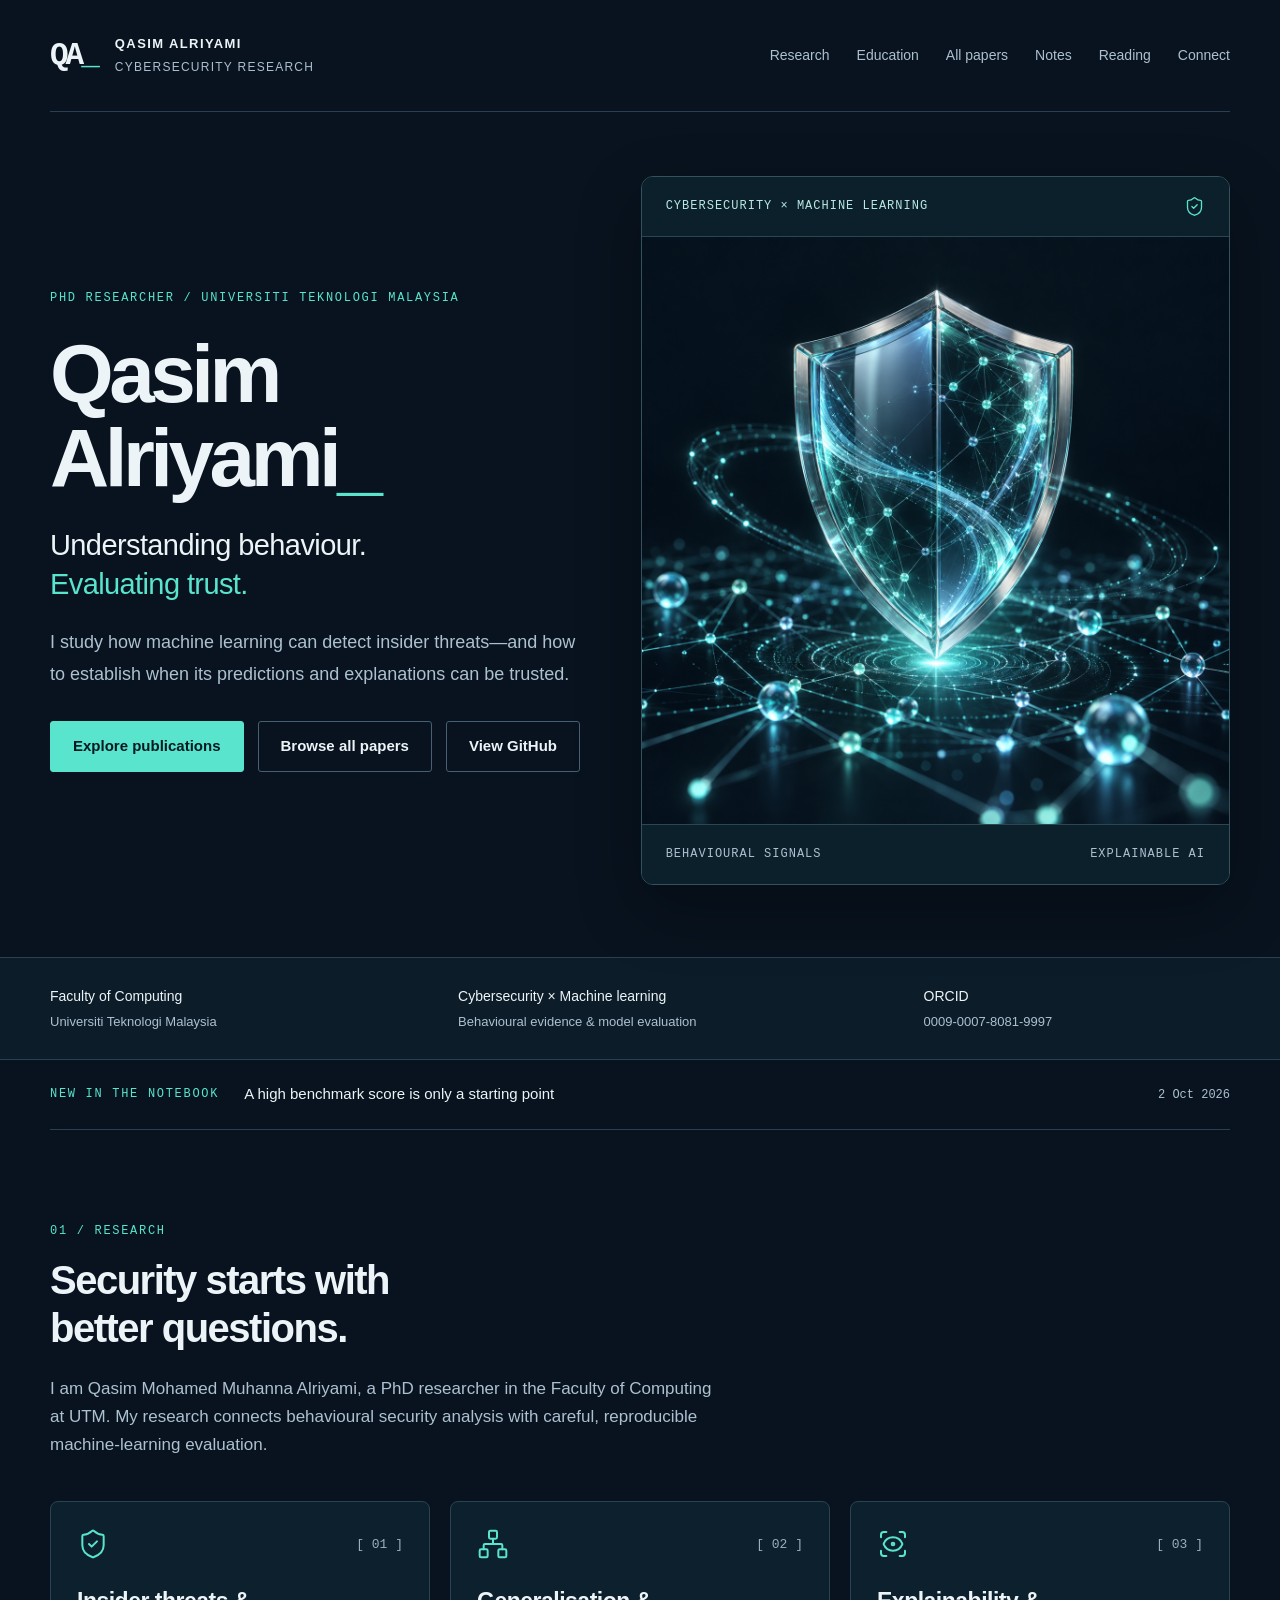
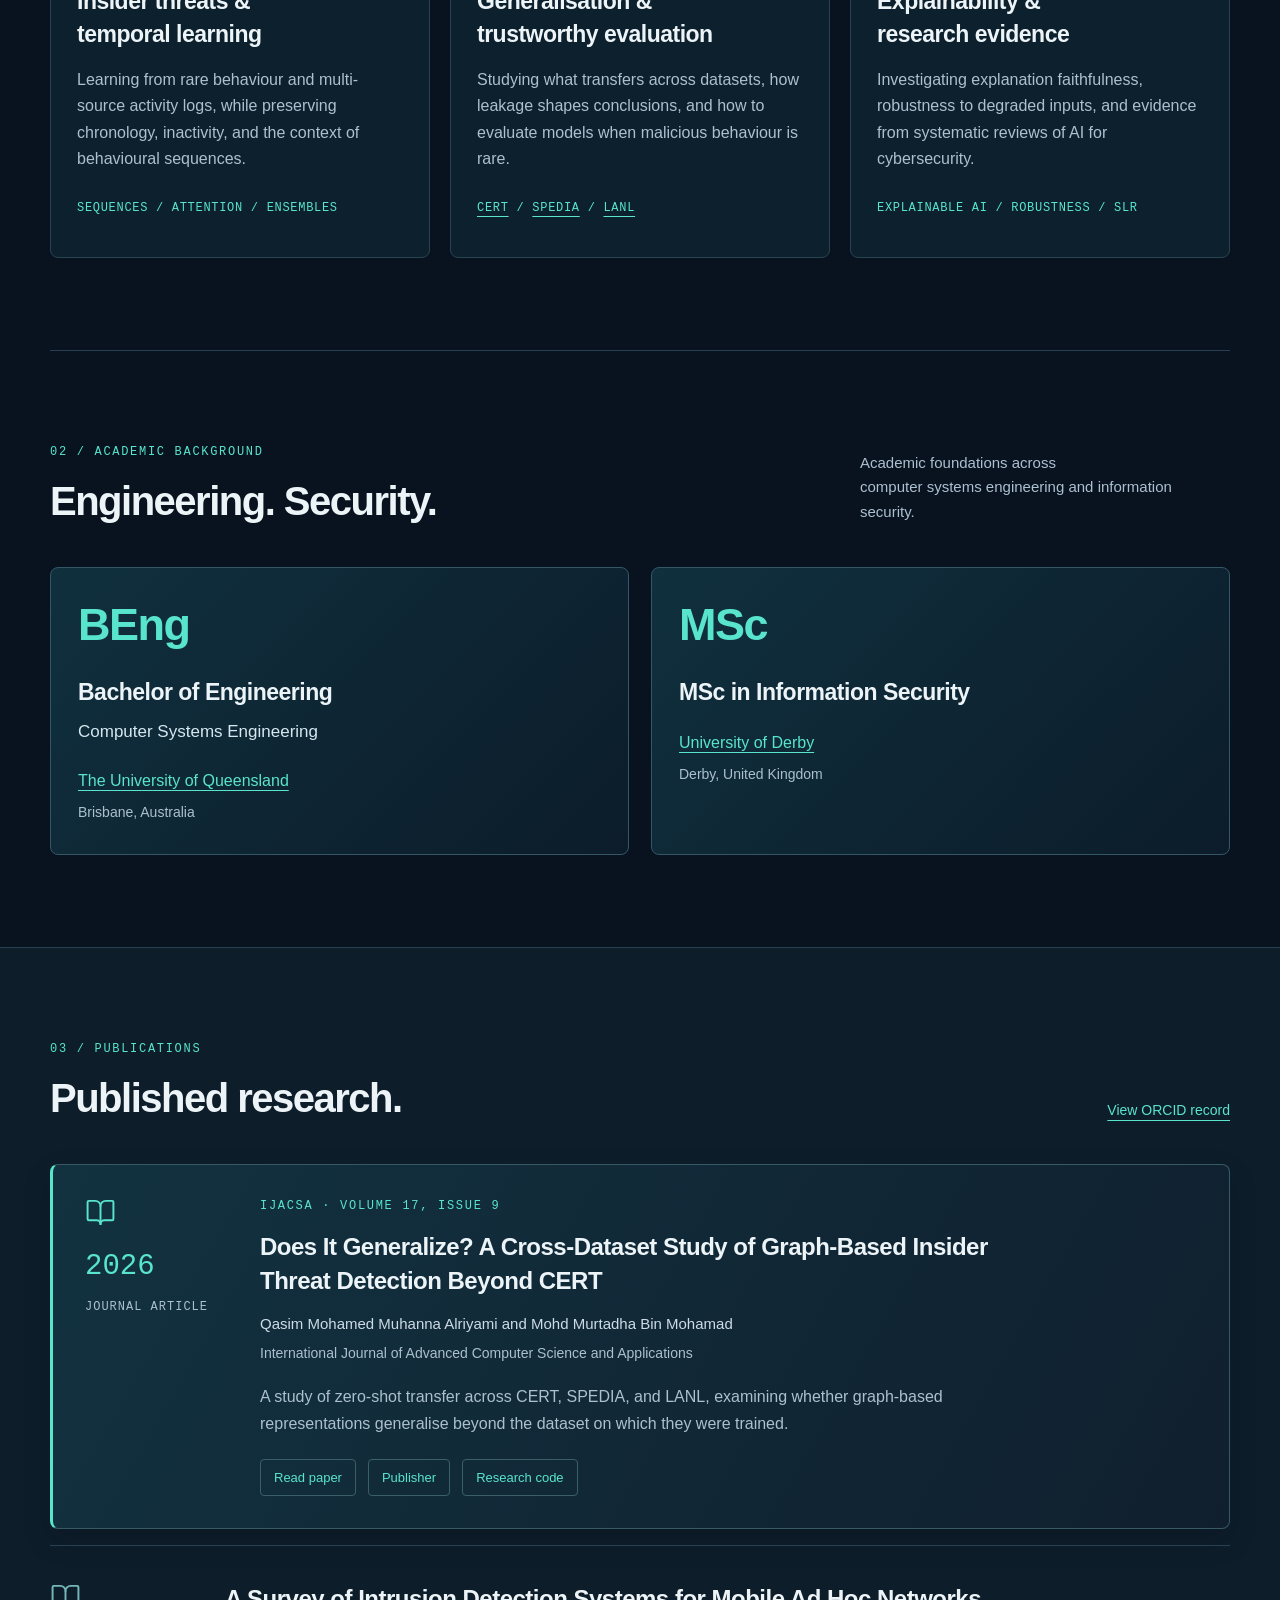
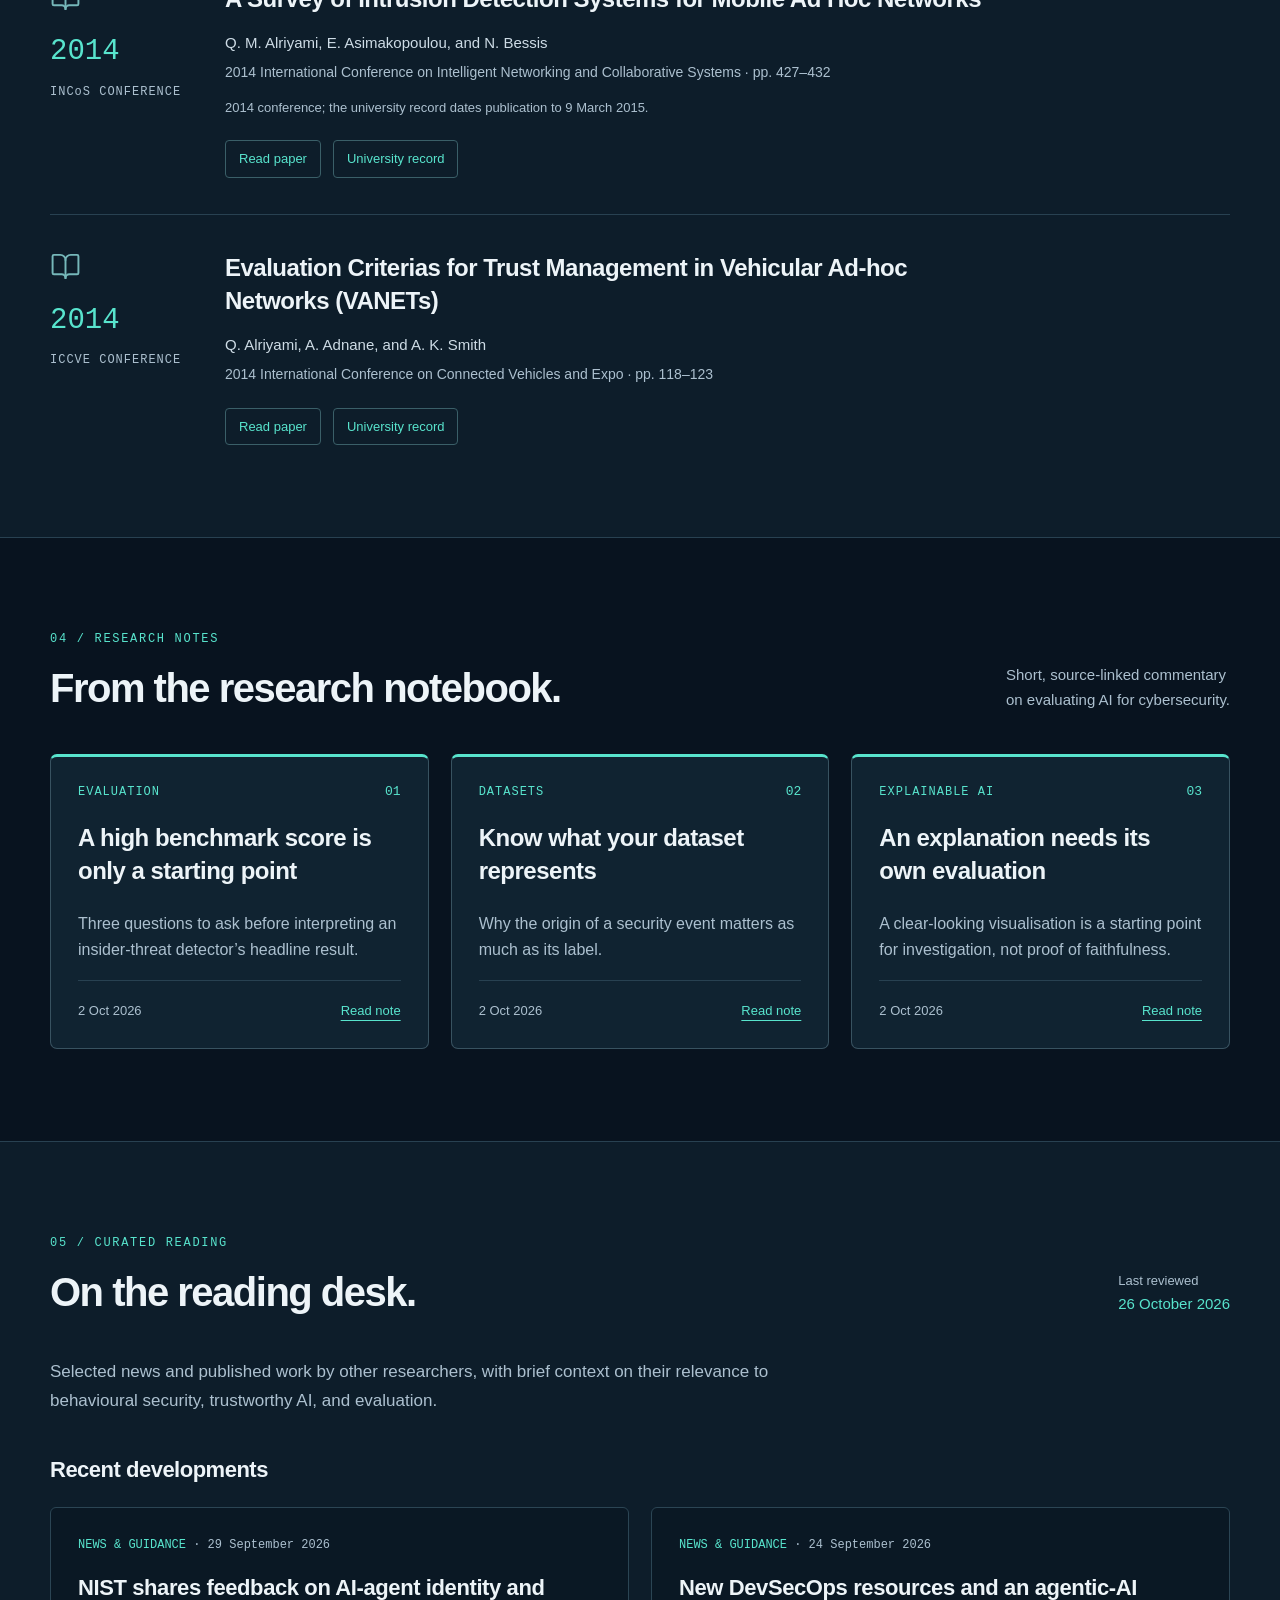
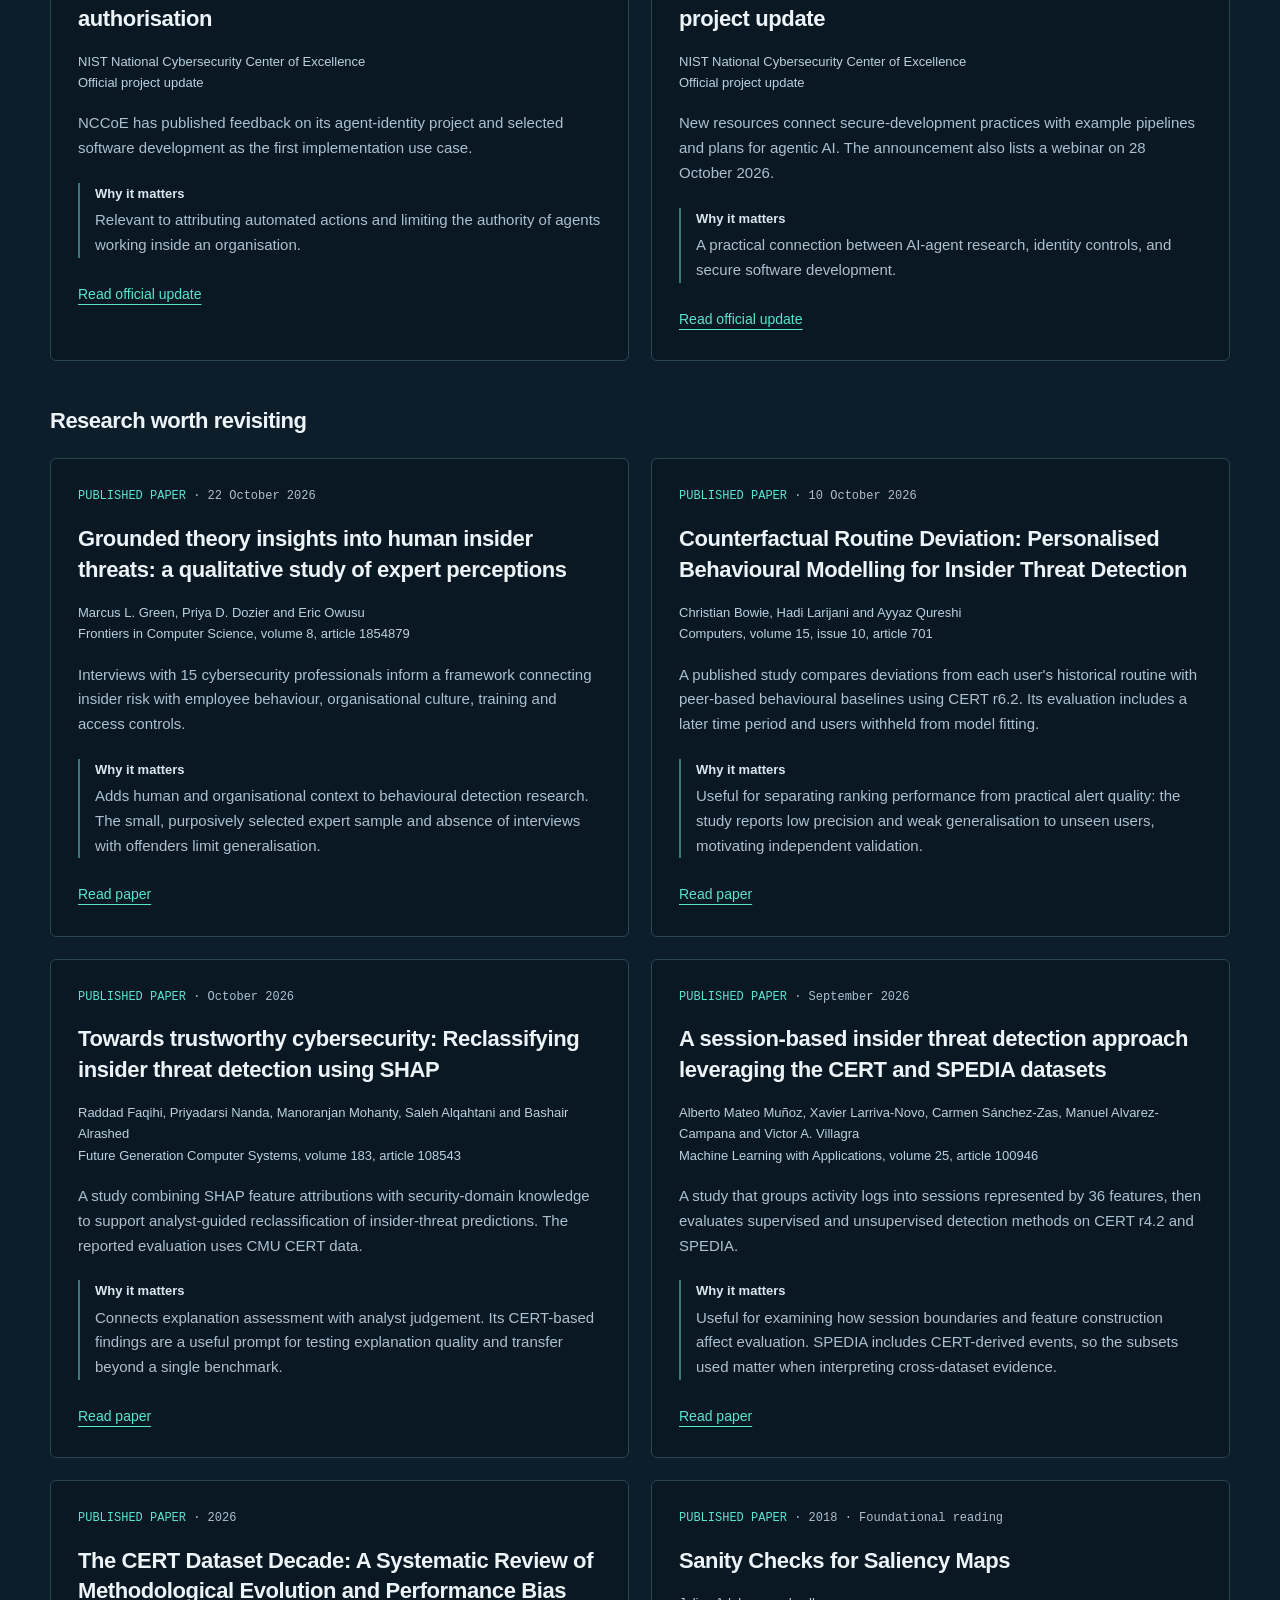
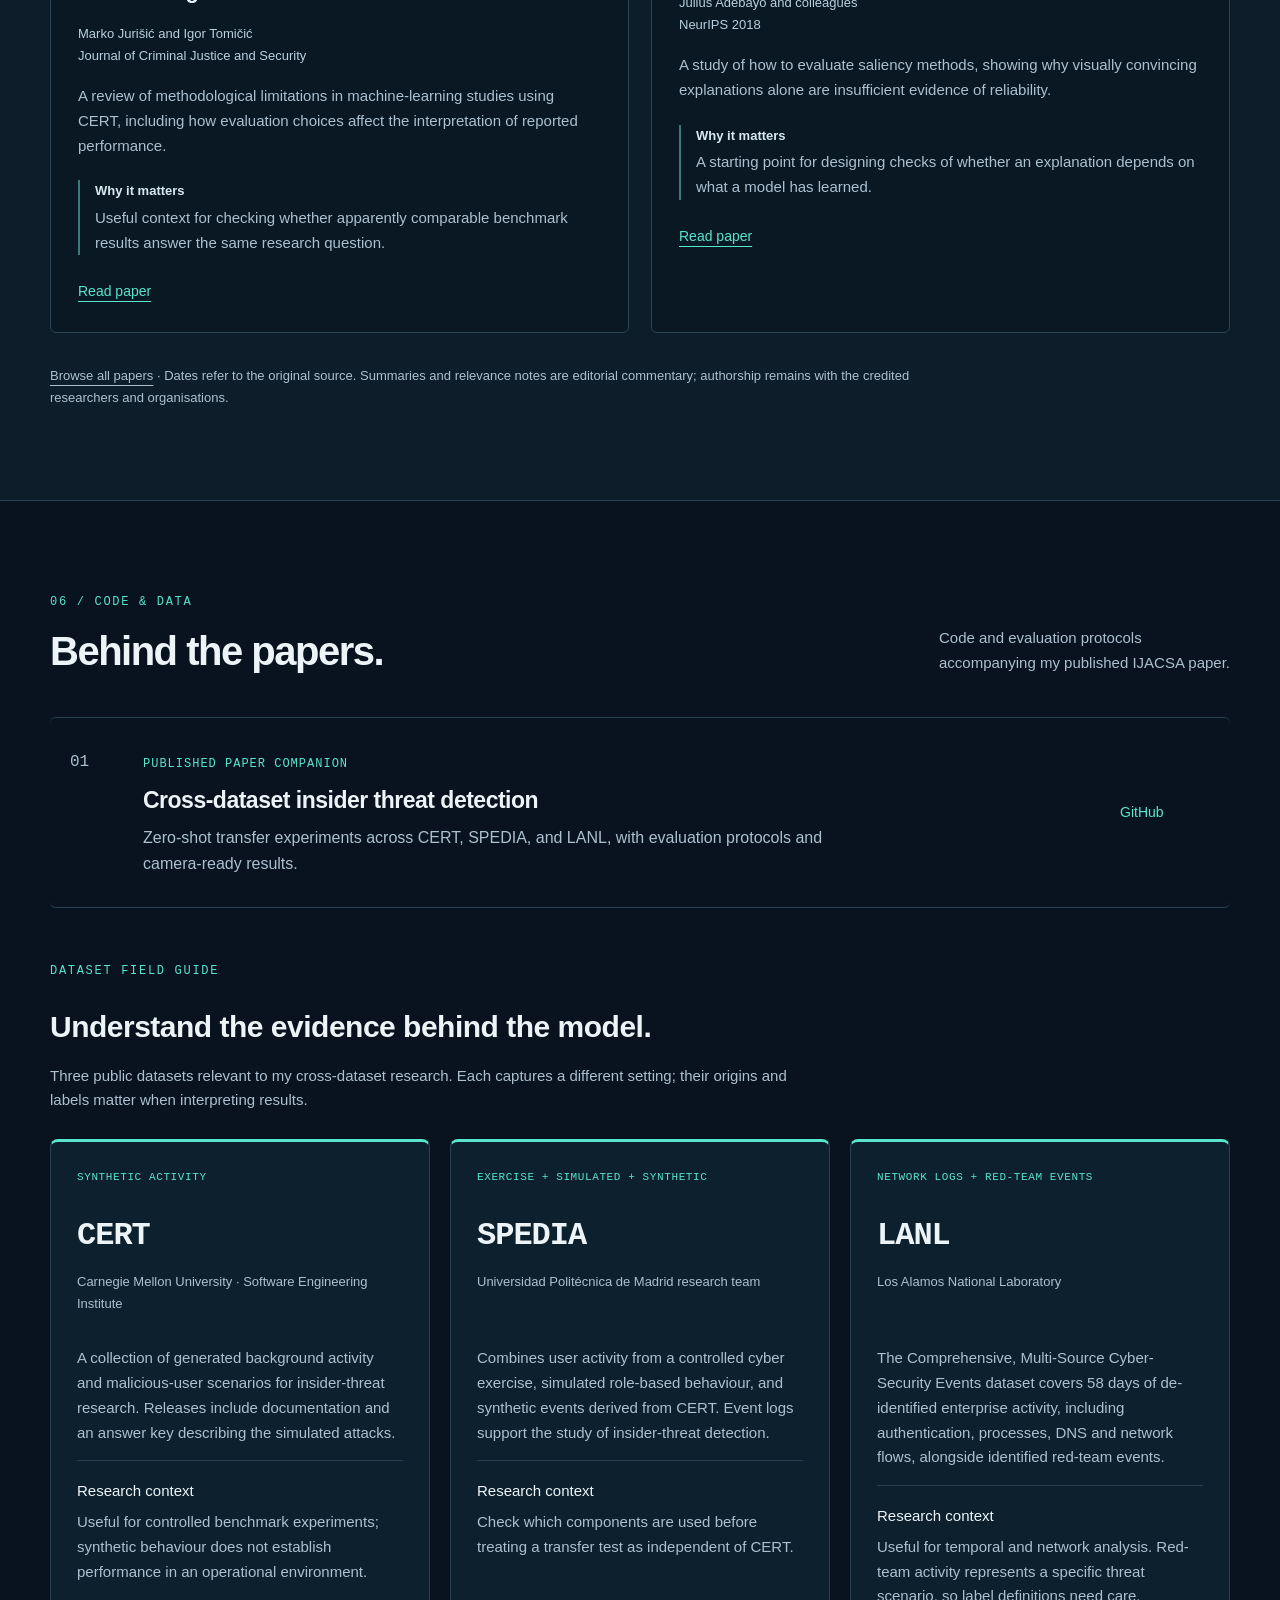
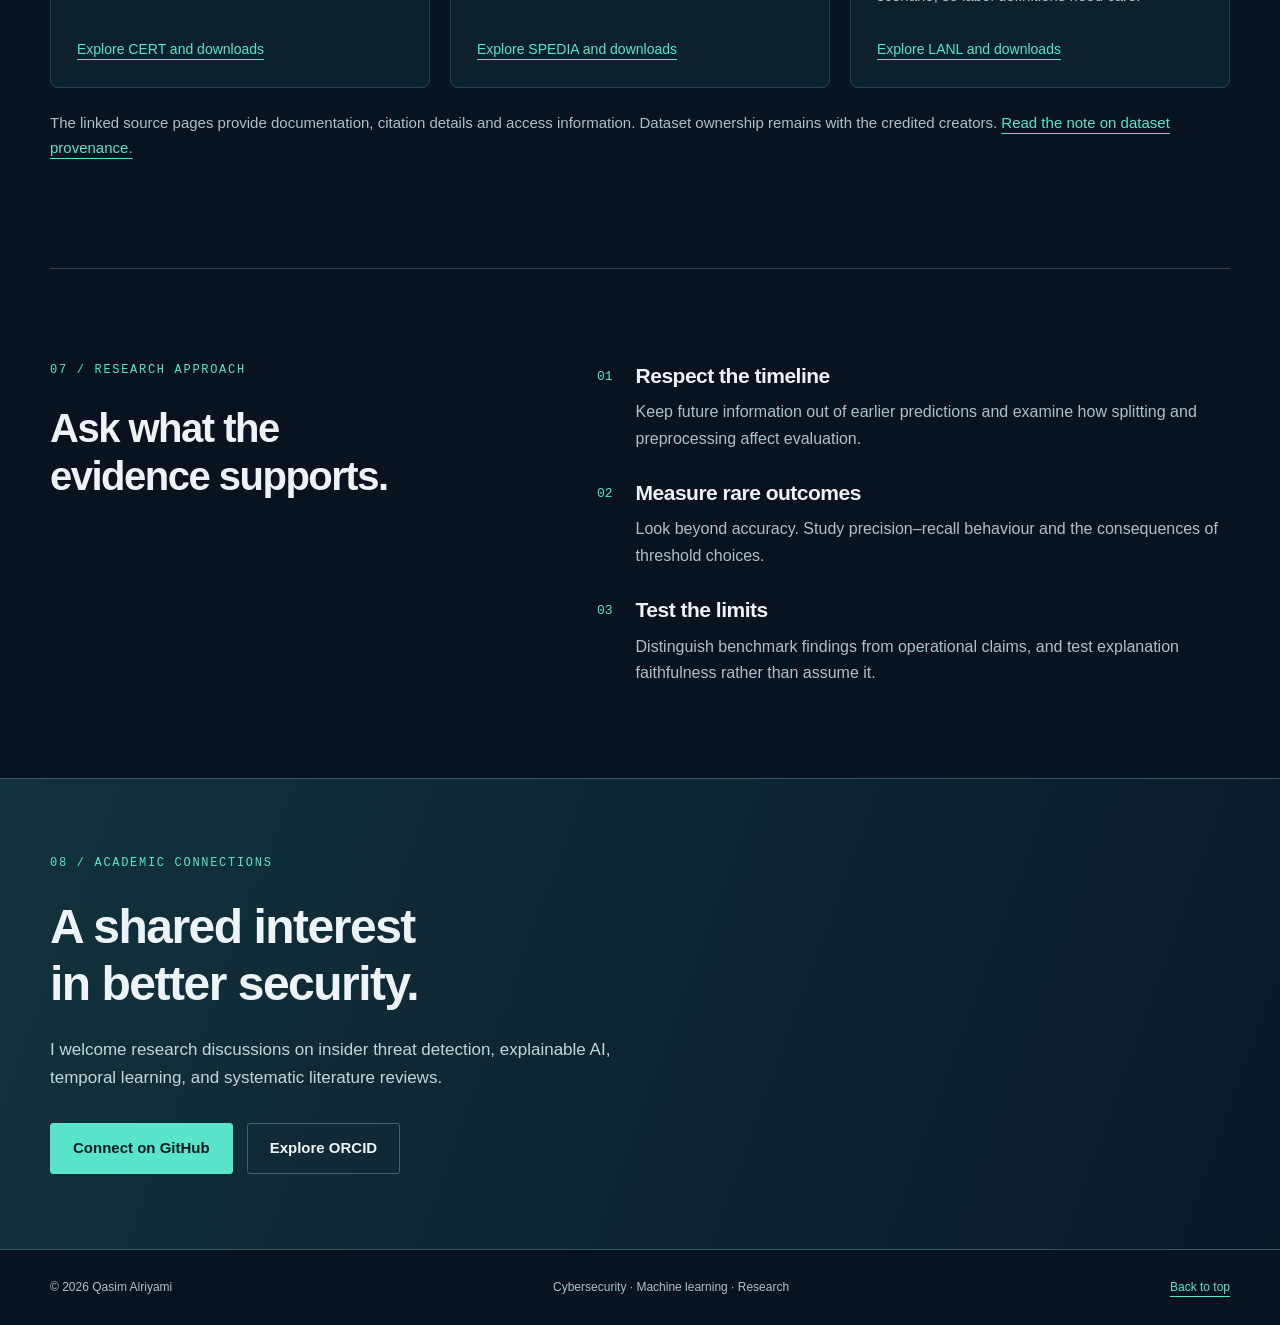
==== commit a0dd40ab: "Refresh reading desk with published human insider-risk study" ====
--- a/index.html
+++ b/index.html
@@ -52,12 +52,12 @@
 
   <section id="notes" class="section wrap" aria-labelledby="notes-title"><div class="section-heading horizontal"><div><p class="eyebrow">04 / RESEARCH NOTES</p><h2 id="notes-title">From the research notebook.</h2></div><p>Short, source-linked commentary<br>on evaluating AI for cybersecurity.</p></div><div class="notes-grid"><article class="note-card"><div class="note-card-top"><span class="note-topic">EVALUATION</span><span class="index">01</span></div><h3><a href="notes/beyond-a-benchmark-score.html">A high benchmark score is only a starting point</a></h3><p>Three questions to ask before interpreting an insider-threat detector’s headline result.</p><div class="note-card-bottom"><time datetime="2026-10-02">2 Oct 2026</time><a href="notes/beyond-a-benchmark-score.html" aria-label="Read note: A high benchmark score is only a starting point">Read note</a></div></article><article class="note-card"><div class="note-card-top"><span class="note-topic">DATASETS</span><span class="index">02</span></div><h3><a href="notes/dataset-provenance.html">Know what your dataset represents</a></h3><p>Why the origin of a security event matters as much as its label.</p><div class="note-card-bottom"><time datetime="2026-10-02">2 Oct 2026</time><a href="notes/dataset-provenance.html" aria-label="Read note: Know what your dataset represents">Read note</a></div></article><article class="note-card"><div class="note-card-top"><span class="note-topic">EXPLAINABLE AI</span><span class="index">03</span></div><h3><a href="notes/testing-explanations.html">An explanation needs its own evaluation</a></h3><p>A clear-looking visualisation is a starting point for investigation, not proof of faithfulness.</p><div class="note-card-bottom"><time datetime="2026-10-02">2 Oct 2026</time><a href="notes/testing-explanations.html" aria-label="Read note: An explanation needs its own evaluation">Read note</a></div></article></div></section>
   <!-- READING-DESK:START -->
-<section id="reading" class="section reading-section" aria-labelledby="reading-title"><div class="wrap"><div class="section-heading horizontal"><div><p class="eyebrow">05 / CURATED READING</p><h2 id="reading-title">On the reading desk.</h2></div><p class="reading-reviewed">Last reviewed<br><time datetime="2026-10-19">19 October 2026</time></p></div><p class="reading-intro">Selected news and published work by other researchers, with brief context on their relevance to behavioural security, trustworthy AI, and evaluation.</p><div class="reading-group"><h3>Recent developments</h3><div class="reading-news-grid"><article class="reading-card" id="reading-nist-agent-identity-20260929"><p class="reading-meta">NEWS &amp; GUIDANCE <span>· 29 September 2026</span></p><h4><a href="https://www.nccoe.nist.gov/news-insights/comments-software-and-agentic-si-identity-concept-paper">NIST shares feedback on AI-agent identity and authorisation</a></h4><p class="reading-byline">NIST National Cybersecurity Center of Excellence<br>Official project update</p><p>NCCoE has published feedback on its agent-identity project and selected software development as the first implementation use case.</p><p class="reading-relevance"><strong>Why it matters</strong> Relevant to attributing automated actions and limiting the authority of agents working inside an organisation.</p><a class="text-link" href="https://www.nccoe.nist.gov/news-insights/comments-software-and-agentic-si-identity-concept-paper">Read official update</a></article>
-<article class="reading-card" id="reading-nist-devsecops-20260924"><p class="reading-meta">NEWS &amp; GUIDANCE <span>· 24 September 2026</span></p><h4><a href="https://www.nccoe.nist.gov/news-insights/new-nist-nccoe-resources-devsecops-and-october-28-webinar-agentic-si">New DevSecOps resources and an agentic-AI project update</a></h4><p class="reading-byline">NIST National Cybersecurity Center of Excellence<br>Official project update</p><p>New resources connect secure-development practices with example pipelines and plans for agentic AI. The announcement also lists a webinar on 28 October 2026.</p><p class="reading-relevance"><strong>Why it matters</strong> A practical connection between AI-agent research, identity controls, and secure software development.</p><a class="text-link" href="https://www.nccoe.nist.gov/news-insights/new-nist-nccoe-resources-devsecops-and-october-28-webinar-agentic-si">Read official update</a></article></div></div><div class="reading-group"><h3>Research worth revisiting</h3><div class="reading-paper-grid"><article class="reading-card" id="reading-counterfactual-routine-deviation-2026"><p class="reading-meta">PUBLISHED PAPER <span>· 10 October 2026</span></p><h4><a href="https://researchonline.gcu.ac.uk/en/publications/counterfactual-routine-deviation-personalised-behavioural-modelli/">Counterfactual Routine Deviation: Personalised Behavioural Modelling for Insider Threat Detection</a></h4><p class="reading-byline">Christian Bowie, Hadi Larijani and Ayyaz Qureshi<br>Computers, volume 15, issue 10, article 701</p><p>A published study compares deviations from each user's historical routine with peer-based behavioural baselines using CERT r6.2. Its evaluation includes a later time period and users withheld from model fitting.</p><p class="reading-relevance"><strong>Why it matters</strong> Useful for separating ranking performance from practical alert quality: the study reports low precision and weak generalisation to unseen users, motivating independent validation.</p><a class="text-link" href="https://researchonline.gcu.ac.uk/en/publications/counterfactual-routine-deviation-personalised-behavioural-modelli/">Read paper</a></article>
+<section id="reading" class="section reading-section" aria-labelledby="reading-title"><div class="wrap"><div class="section-heading horizontal"><div><p class="eyebrow">05 / CURATED READING</p><h2 id="reading-title">On the reading desk.</h2></div><p class="reading-reviewed">Last reviewed<br><time datetime="2026-10-26">26 October 2026</time></p></div><p class="reading-intro">Selected news and published work by other researchers, with brief context on their relevance to behavioural security, trustworthy AI, and evaluation.</p><div class="reading-group"><h3>Recent developments</h3><div class="reading-news-grid"><article class="reading-card" id="reading-nist-agent-identity-20260929"><p class="reading-meta">NEWS &amp; GUIDANCE <span>· 29 September 2026</span></p><h4><a href="https://www.nccoe.nist.gov/news-insights/comments-software-and-agentic-si-identity-concept-paper">NIST shares feedback on AI-agent identity and authorisation</a></h4><p class="reading-byline">NIST National Cybersecurity Center of Excellence<br>Official project update</p><p>NCCoE has published feedback on its agent-identity project and selected software development as the first implementation use case.</p><p class="reading-relevance"><strong>Why it matters</strong> Relevant to attributing automated actions and limiting the authority of agents working inside an organisation.</p><a class="text-link" href="https://www.nccoe.nist.gov/news-insights/comments-software-and-agentic-si-identity-concept-paper">Read official update</a></article>
+<article class="reading-card" id="reading-nist-devsecops-20260924"><p class="reading-meta">NEWS &amp; GUIDANCE <span>· 24 September 2026</span></p><h4><a href="https://www.nccoe.nist.gov/news-insights/new-nist-nccoe-resources-devsecops-and-october-28-webinar-agentic-si">New DevSecOps resources and an agentic-AI project update</a></h4><p class="reading-byline">NIST National Cybersecurity Center of Excellence<br>Official project update</p><p>New resources connect secure-development practices with example pipelines and plans for agentic AI. The announcement also lists a webinar on 28 October 2026.</p><p class="reading-relevance"><strong>Why it matters</strong> A practical connection between AI-agent research, identity controls, and secure software development.</p><a class="text-link" href="https://www.nccoe.nist.gov/news-insights/new-nist-nccoe-resources-devsecops-and-october-28-webinar-agentic-si">Read official update</a></article></div></div><div class="reading-group"><h3>Research worth revisiting</h3><div class="reading-paper-grid"><article class="reading-card" id="reading-human-insider-expert-perceptions-2026"><p class="reading-meta">PUBLISHED PAPER <span>· 22 October 2026</span></p><h4><a href="https://www.frontiersin.org/journals/computer-science/articles/10.3389/fcomp.2026.1854879/full">Grounded theory insights into human insider threats: a qualitative study of expert perceptions</a></h4><p class="reading-byline">Marcus L. Green, Priya D. Dozier and Eric Owusu<br>Frontiers in Computer Science, volume 8, article 1854879</p><p>Interviews with 15 cybersecurity professionals inform a framework connecting insider risk with employee behaviour, organisational culture, training and access controls.</p><p class="reading-relevance"><strong>Why it matters</strong> Adds human and organisational context to behavioural detection research. The small, purposively selected expert sample and absence of interviews with offenders limit generalisation.</p><a class="text-link" href="https://www.frontiersin.org/journals/computer-science/articles/10.3389/fcomp.2026.1854879/full">Read paper</a></article>
+<article class="reading-card" id="reading-counterfactual-routine-deviation-2026"><p class="reading-meta">PUBLISHED PAPER <span>· 10 October 2026</span></p><h4><a href="https://researchonline.gcu.ac.uk/en/publications/counterfactual-routine-deviation-personalised-behavioural-modelli/">Counterfactual Routine Deviation: Personalised Behavioural Modelling for Insider Threat Detection</a></h4><p class="reading-byline">Christian Bowie, Hadi Larijani and Ayyaz Qureshi<br>Computers, volume 15, issue 10, article 701</p><p>A published study compares deviations from each user's historical routine with peer-based behavioural baselines using CERT r6.2. Its evaluation includes a later time period and users withheld from model fitting.</p><p class="reading-relevance"><strong>Why it matters</strong> Useful for separating ranking performance from practical alert quality: the study reports low precision and weak generalisation to unseen users, motivating independent validation.</p><a class="text-link" href="https://researchonline.gcu.ac.uk/en/publications/counterfactual-routine-deviation-personalised-behavioural-modelli/">Read paper</a></article>
 <article class="reading-card" id="reading-shap-insider-reclassification-2026"><p class="reading-meta">PUBLISHED PAPER <span>· October 2026</span></p><h4><a href="https://www.sciencedirect.com/science/article/pii/S0167739X26001779">Towards trustworthy cybersecurity: Reclassifying insider threat detection using SHAP</a></h4><p class="reading-byline">Raddad Faqihi, Priyadarsi Nanda, Manoranjan Mohanty, Saleh Alqahtani and Bashair Alrashed<br>Future Generation Computer Systems, volume 183, article 108543</p><p>A study combining SHAP feature attributions with security-domain knowledge to support analyst-guided reclassification of insider-threat predictions. The reported evaluation uses CMU CERT data.</p><p class="reading-relevance"><strong>Why it matters</strong> Connects explanation assessment with analyst judgement. Its CERT-based findings are a useful prompt for testing explanation quality and transfer beyond a single benchmark.</p><a class="text-link" href="https://www.sciencedirect.com/science/article/pii/S0167739X26001779">Read paper</a></article>
 <article class="reading-card" id="reading-session-cert-spedia-2026"><p class="reading-meta">PUBLISHED PAPER <span>· September 2026</span></p><h4><a href="https://www.sciencedirect.com/science/article/pii/S2666827026001118">A session-based insider threat detection approach leveraging the CERT and SPEDIA datasets</a></h4><p class="reading-byline">Alberto Mateo Muñoz, Xavier Larriva-Novo, Carmen Sánchez-Zas, Manuel Alvarez-Campana and Victor A. Villagra<br>Machine Learning with Applications, volume 25, article 100946</p><p>A study that groups activity logs into sessions represented by 36 features, then evaluates supervised and unsupervised detection methods on CERT r4.2 and SPEDIA.</p><p class="reading-relevance"><strong>Why it matters</strong> Useful for examining how session boundaries and feature construction affect evaluation. SPEDIA includes CERT-derived events, so the subsets used matter when interpreting cross-dataset evidence.</p><a class="text-link" href="https://www.sciencedirect.com/science/article/pii/S2666827026001118">Read paper</a></article>
 <article class="reading-card" id="reading-cert-dataset-decade-2026"><p class="reading-meta">PUBLISHED PAPER <span>· 2026</span></p><h4><a href="https://www.fvv.um.si/rv/arhiv/2026/2026-02-Jurisic-Tomicic-E.html">The CERT Dataset Decade: A Systematic Review of Methodological Evolution and Performance Bias</a></h4><p class="reading-byline">Marko Jurišić and Igor Tomičić<br>Journal of Criminal Justice and Security</p><p>A review of methodological limitations in machine-learning studies using CERT, including how evaluation choices affect the interpretation of reported performance.</p><p class="reading-relevance"><strong>Why it matters</strong> Useful context for checking whether apparently comparable benchmark results answer the same research question.</p><a class="text-link" href="https://www.fvv.um.si/rv/arhiv/2026/2026-02-Jurisic-Tomicic-E.html">Read paper</a></article>
-<article class="reading-card" id="reading-spedia-2026"><p class="reading-meta">PUBLISHED PAPER <span>· February 2026</span></p><h4><a href="https://doi.org/10.1016/j.cose.2025.104743">The SPEDIA dataset</a></h4><p class="reading-byline">David Álvarez Muñiz and colleagues<br>Computers &amp; Security, volume 161, article 104743</p><p>A published dataset study combining behaviour collected in a controlled cyber exercise, simulated activity, and synthetic data derived from CERT.</p><p class="reading-relevance"><strong>Why it matters</strong> A useful example of why dataset provenance matters when constructing independent transfer evaluations.</p><a class="text-link" href="https://doi.org/10.1016/j.cose.2025.104743">Read paper</a></article>
 <article class="reading-card" id="reading-saliency-sanity-2018"><p class="reading-meta">PUBLISHED PAPER <span>· 2018 · Foundational reading</span></p><h4><a href="https://papers.nips.cc/paper/2018/hash/294a8ed24b1ad22ec2e7efea049b8737-Abstract.html">Sanity Checks for Saliency Maps</a></h4><p class="reading-byline">Julius Adebayo and colleagues<br>NeurIPS 2018</p><p>A study of how to evaluate saliency methods, showing why visually convincing explanations alone are insufficient evidence of reliability.</p><p class="reading-relevance"><strong>Why it matters</strong> A starting point for designing checks of whether an explanation depends on what a model has learned.</p><a class="text-link" href="https://papers.nips.cc/paper/2018/hash/294a8ed24b1ad22ec2e7efea049b8737-Abstract.html">Read paper</a></article></div></div><p class="reading-footnote"><a href="papers.html">Browse all papers</a> · Dates refer to the original source. Summaries and relevance notes are editorial commentary; authorship remains with the credited researchers and organisations.</p></div></section>
   <!-- READING-DESK:END -->
   <section id="code" class="section wrap" aria-labelledby="code-title"><div class="section-heading horizontal"><div><p class="eyebrow">06 / CODE &amp; DATA</p><h2 id="code-title">Behind the papers.</h2></div><p>Code and evaluation protocols<br>accompanying my published IJACSA paper.</p></div>
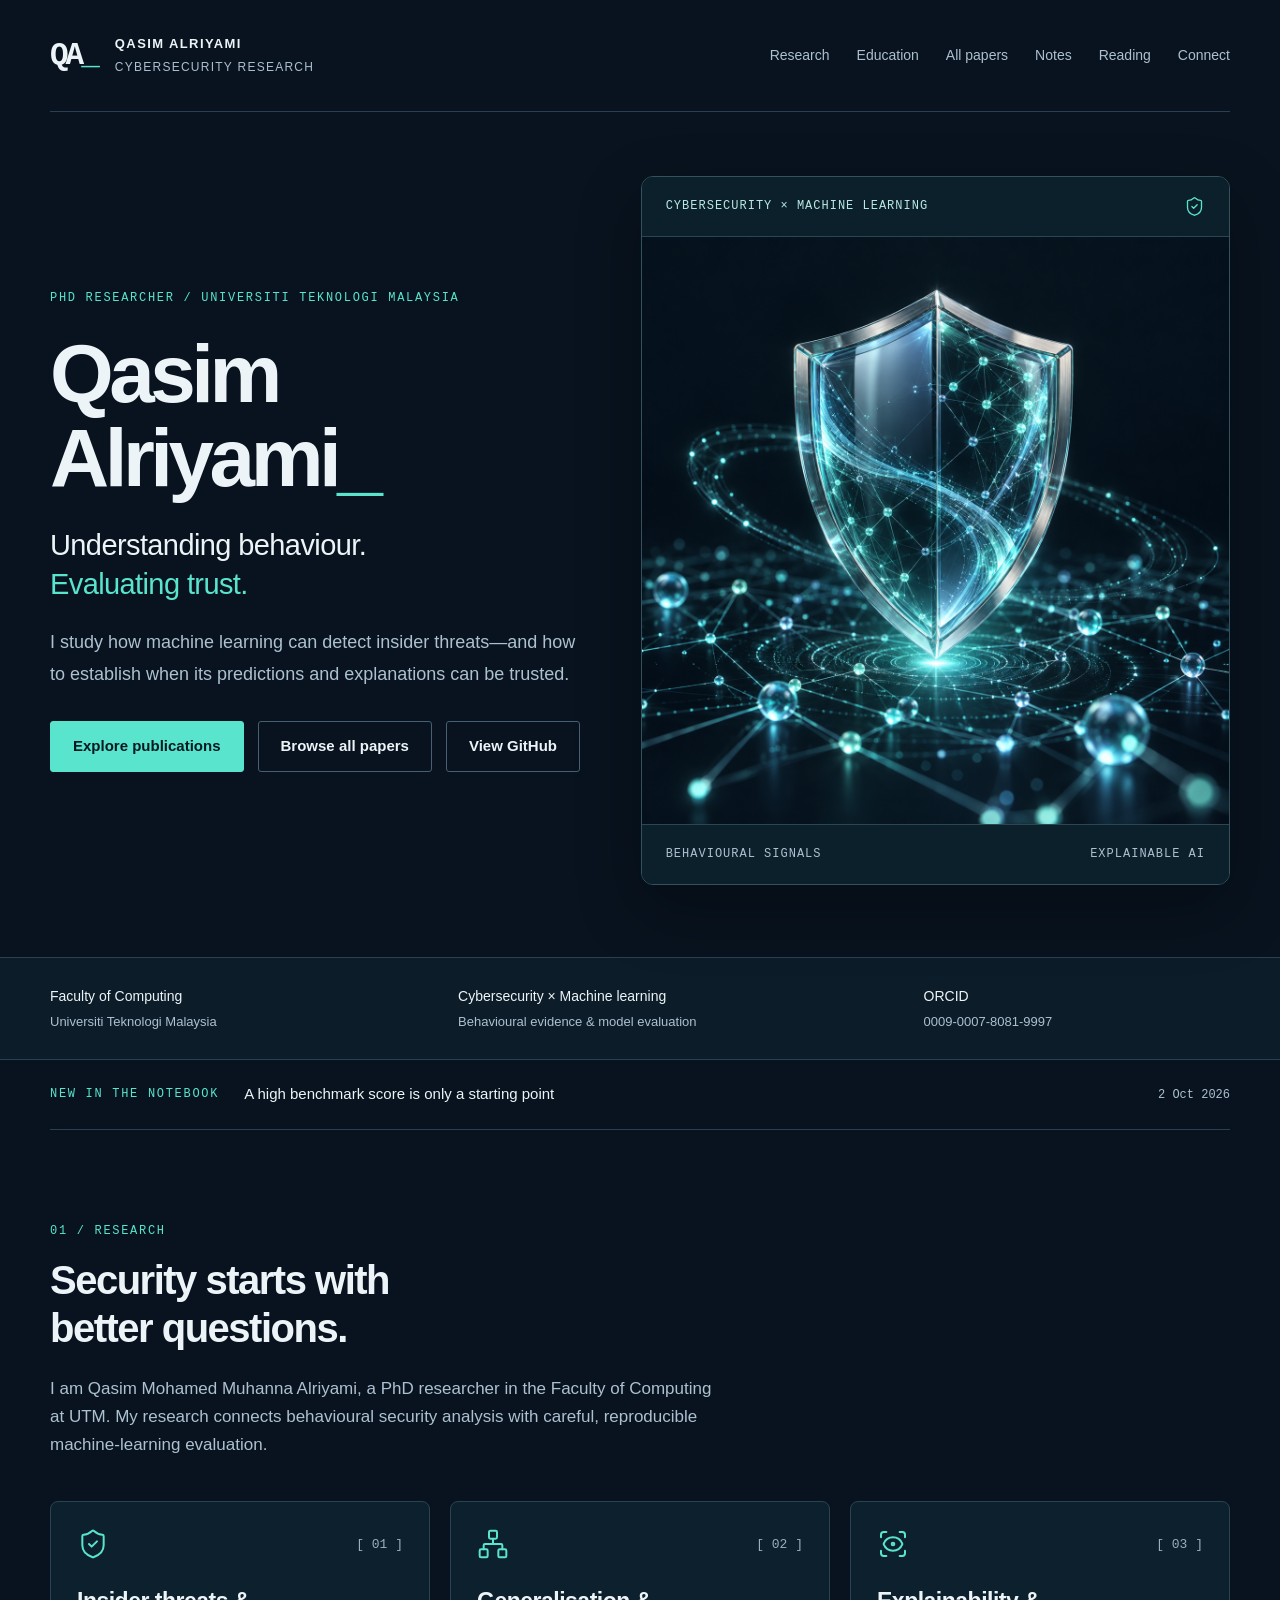
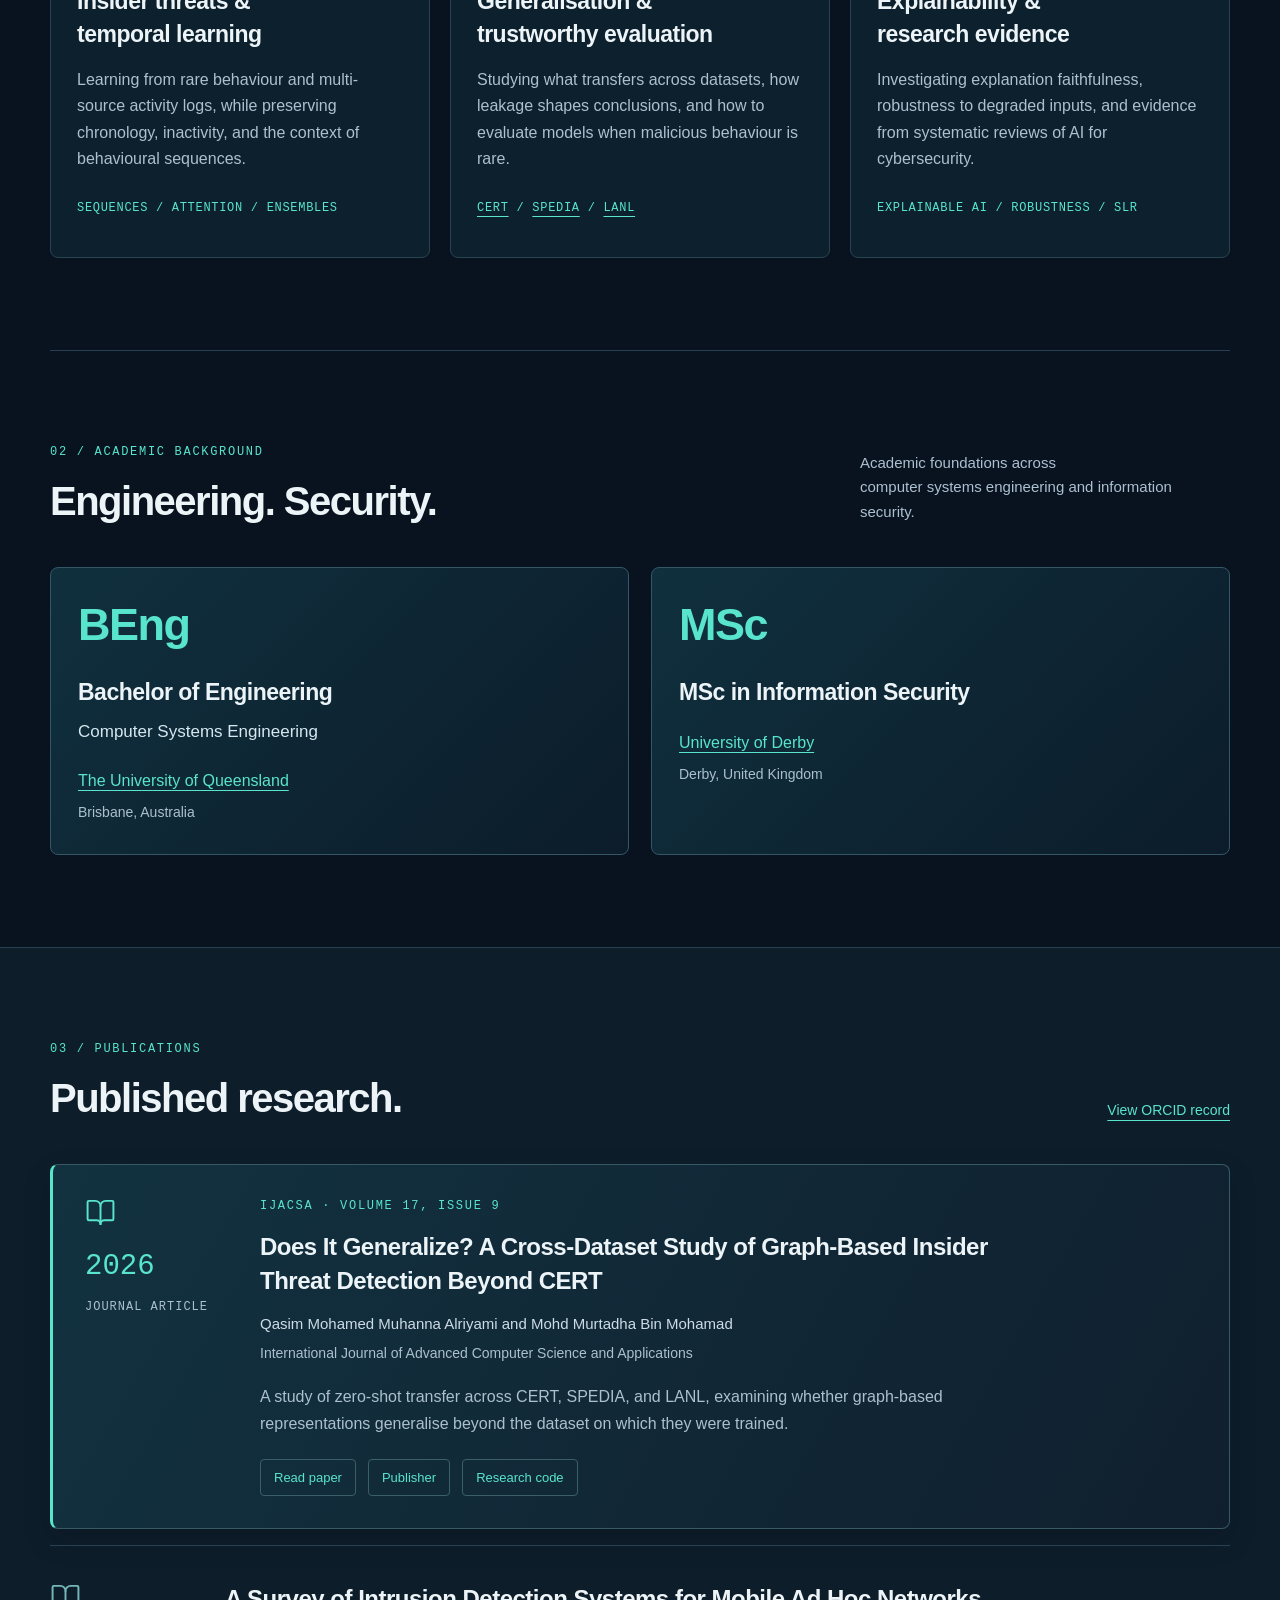
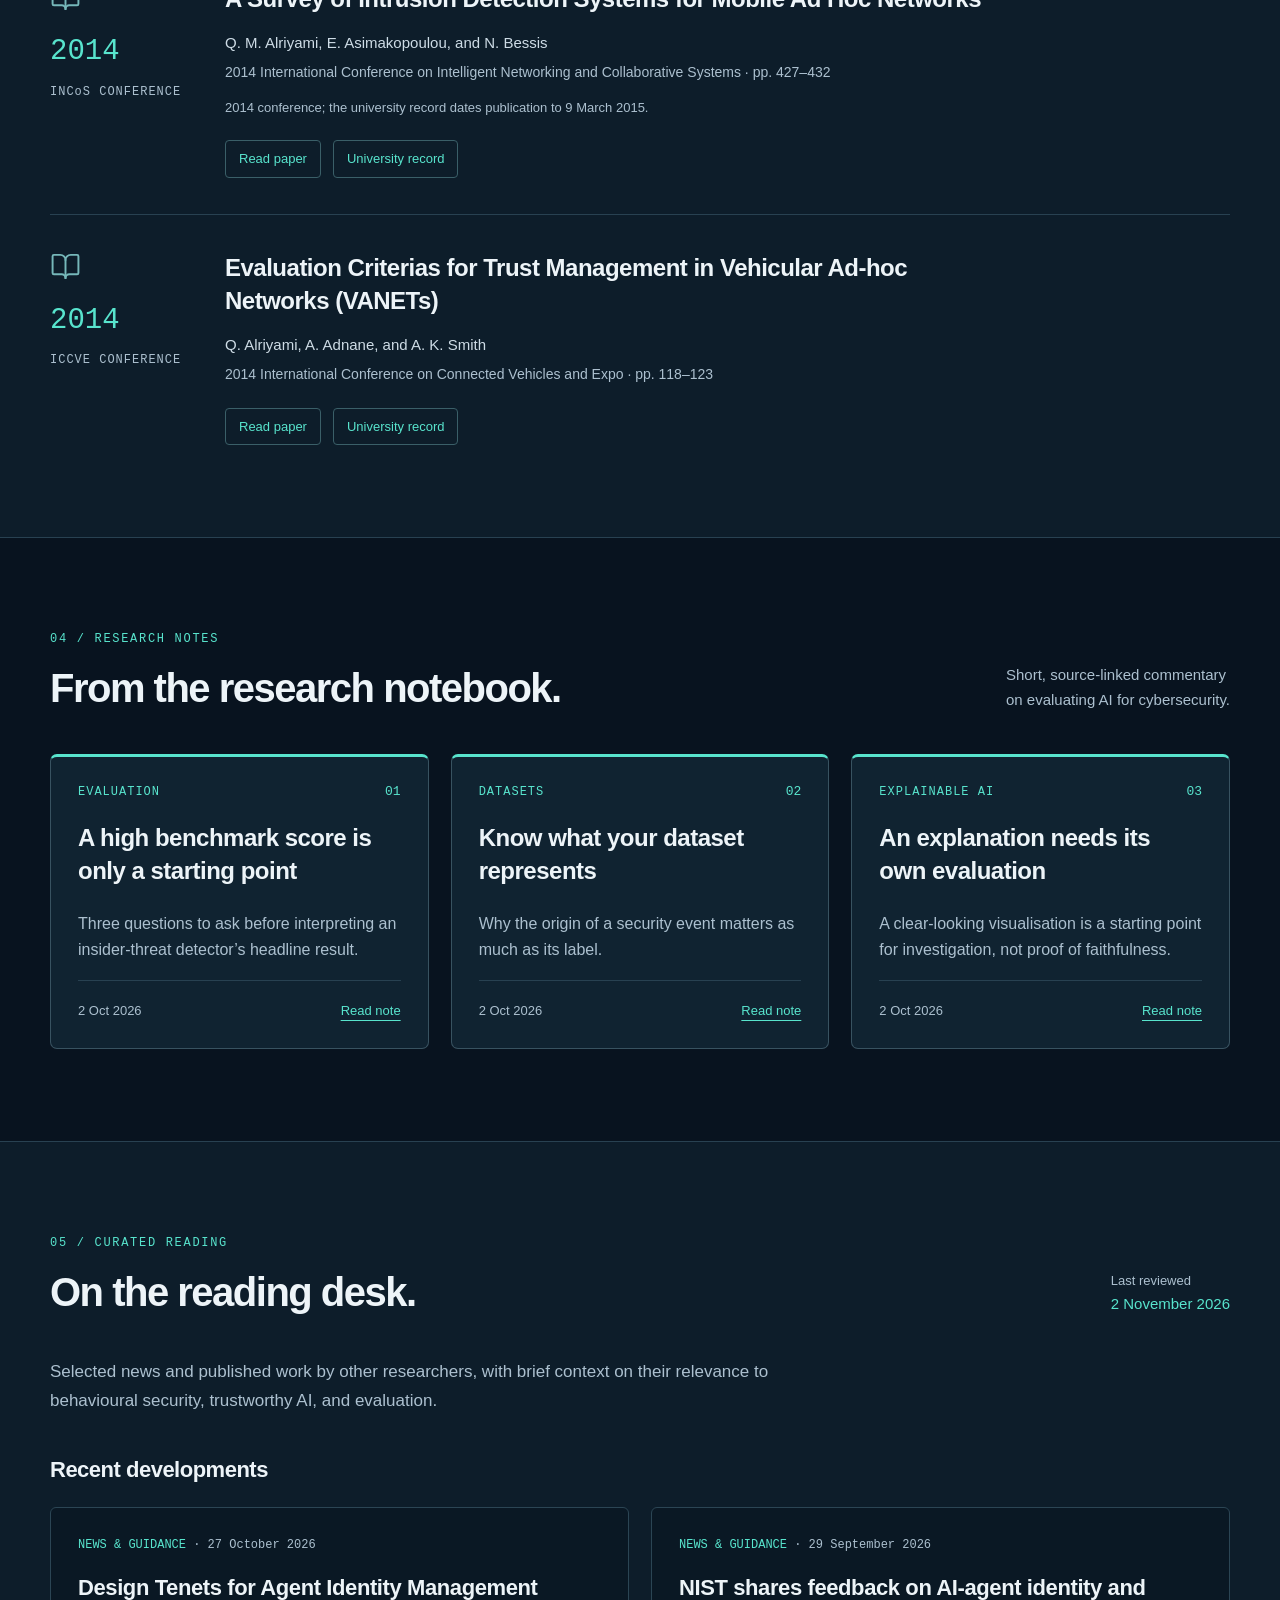
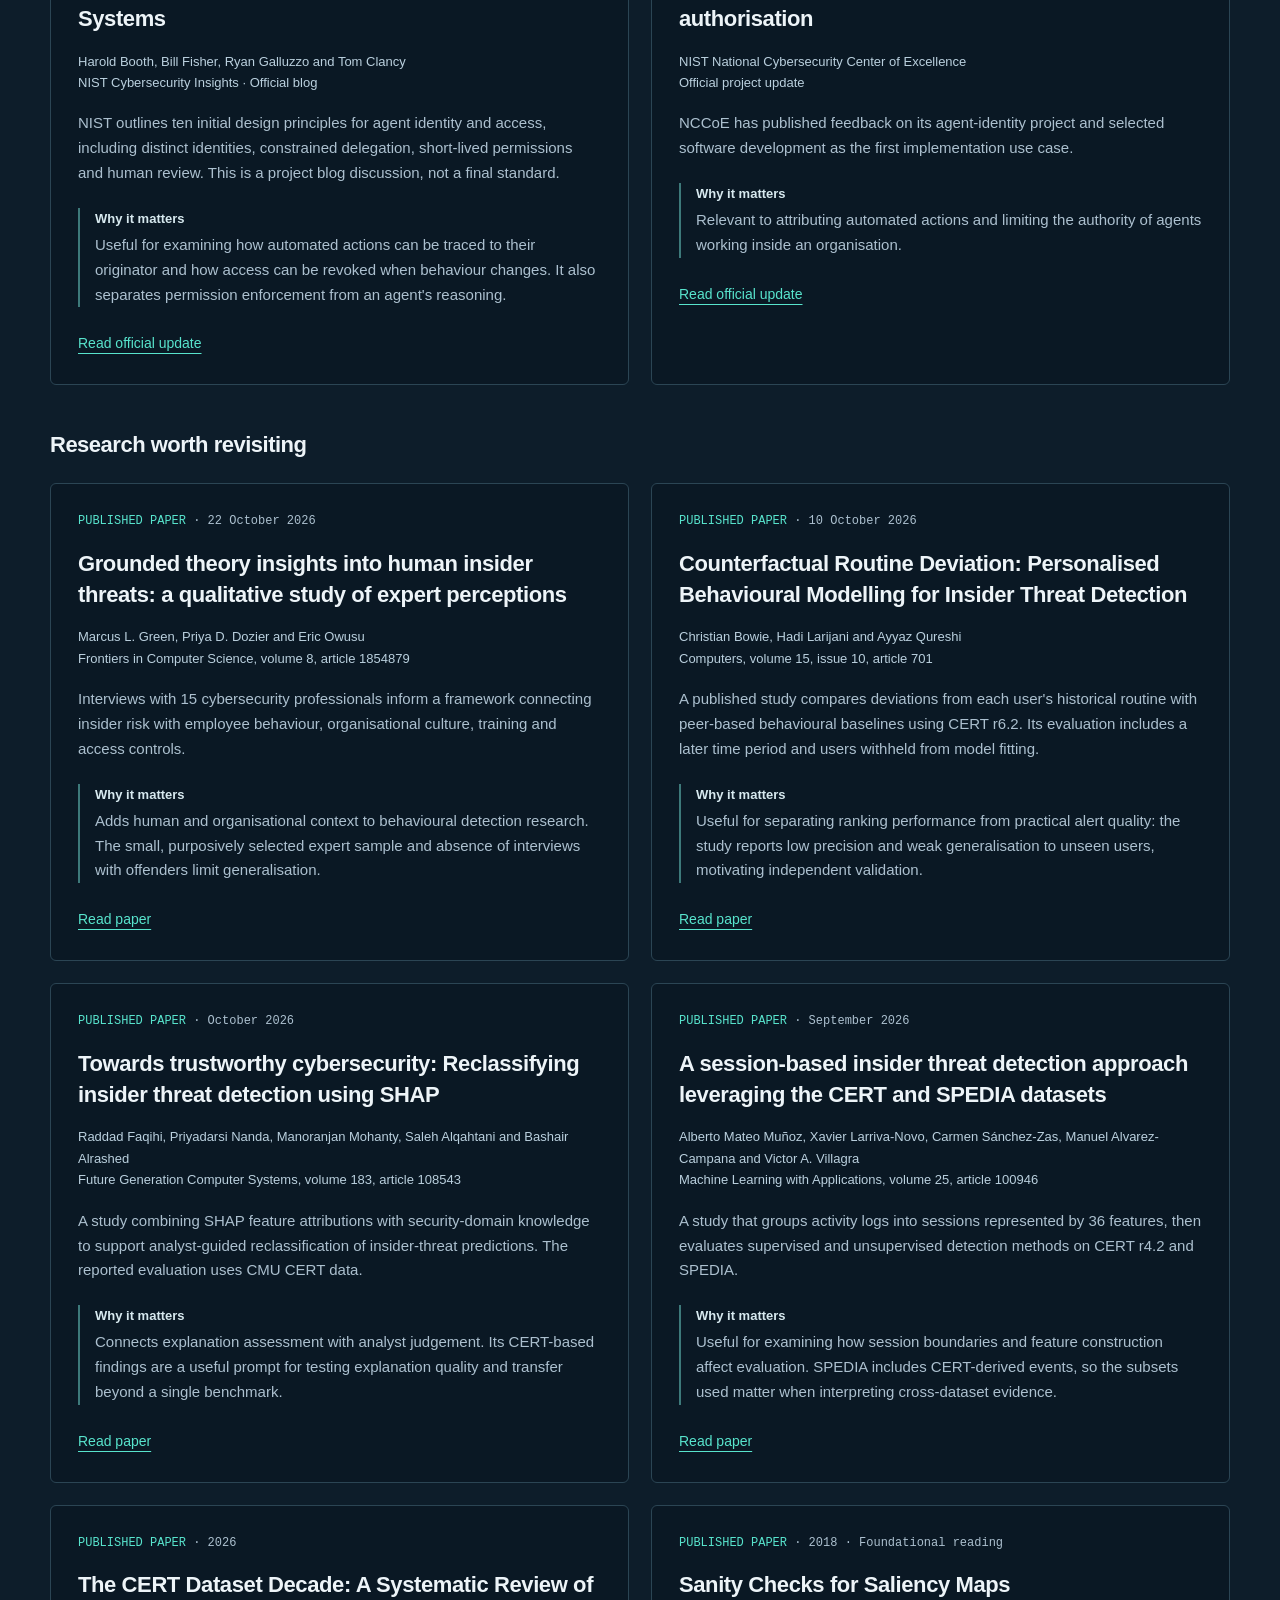
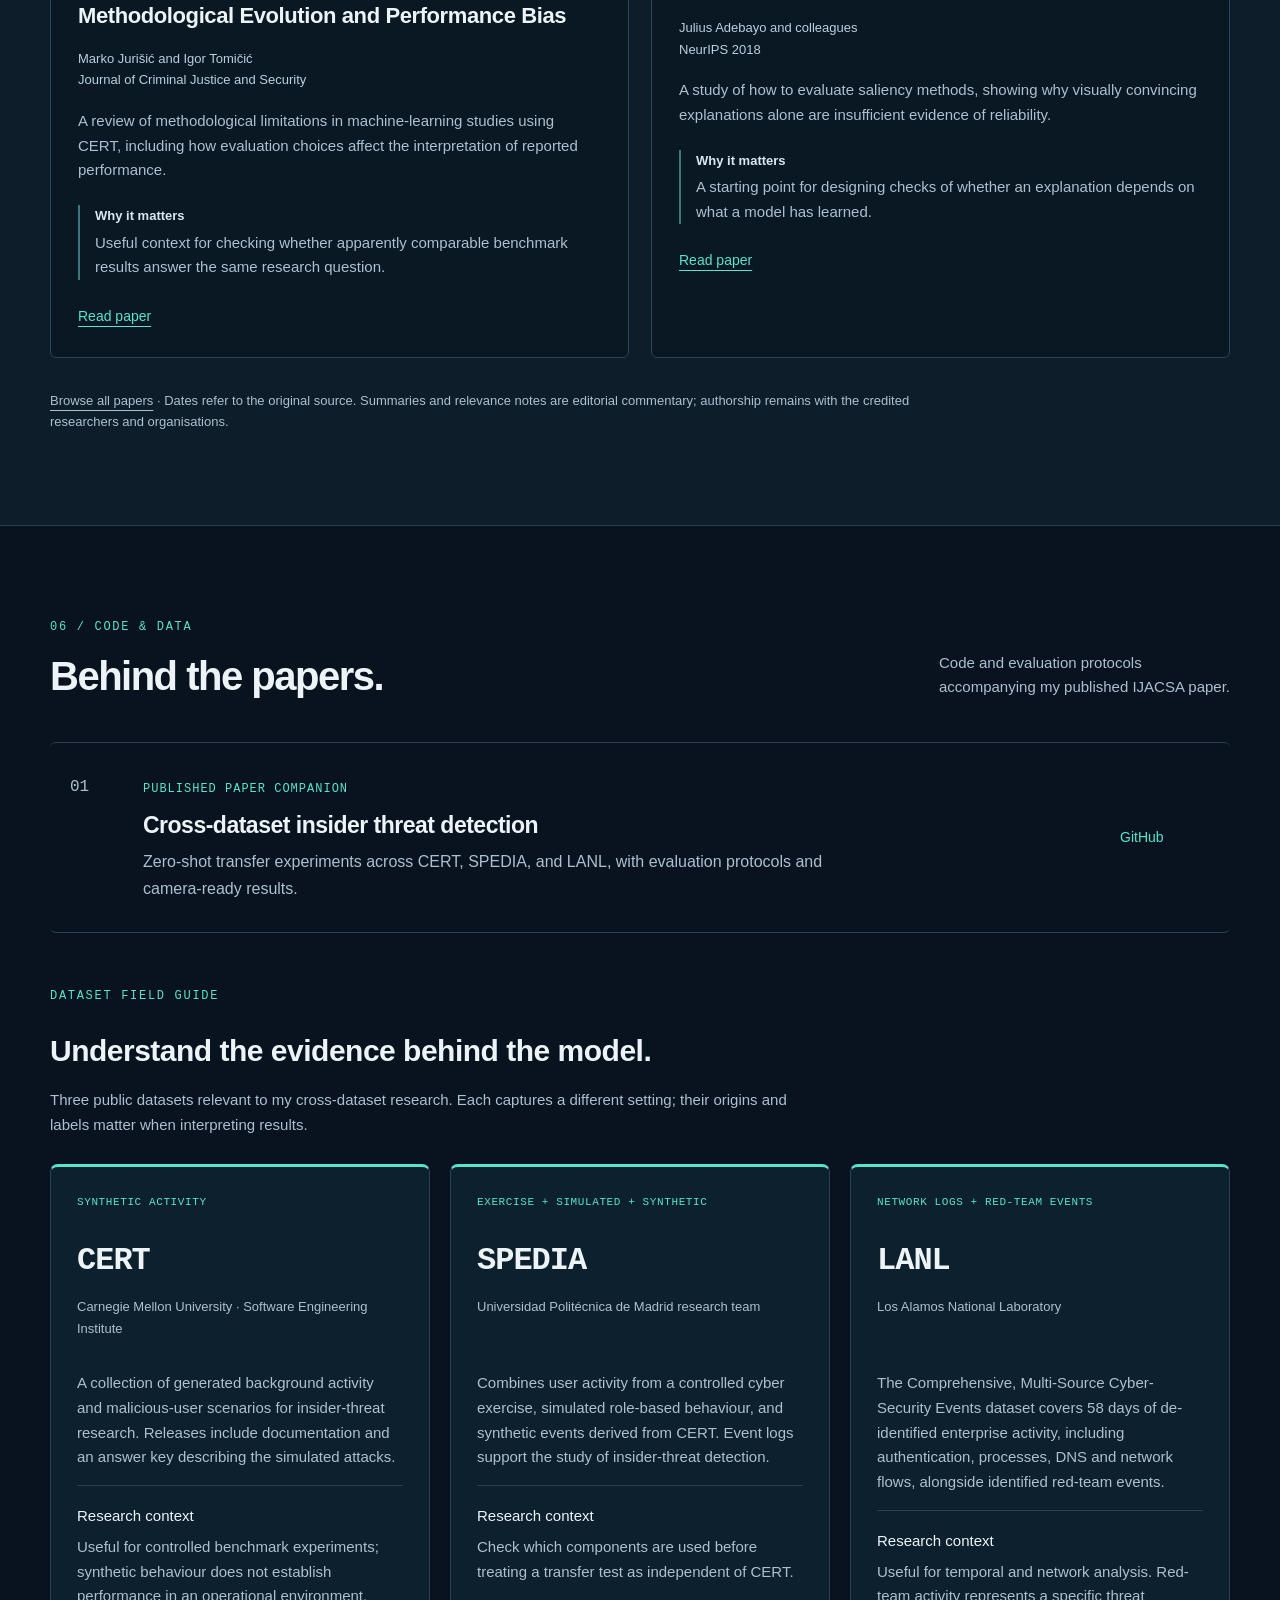
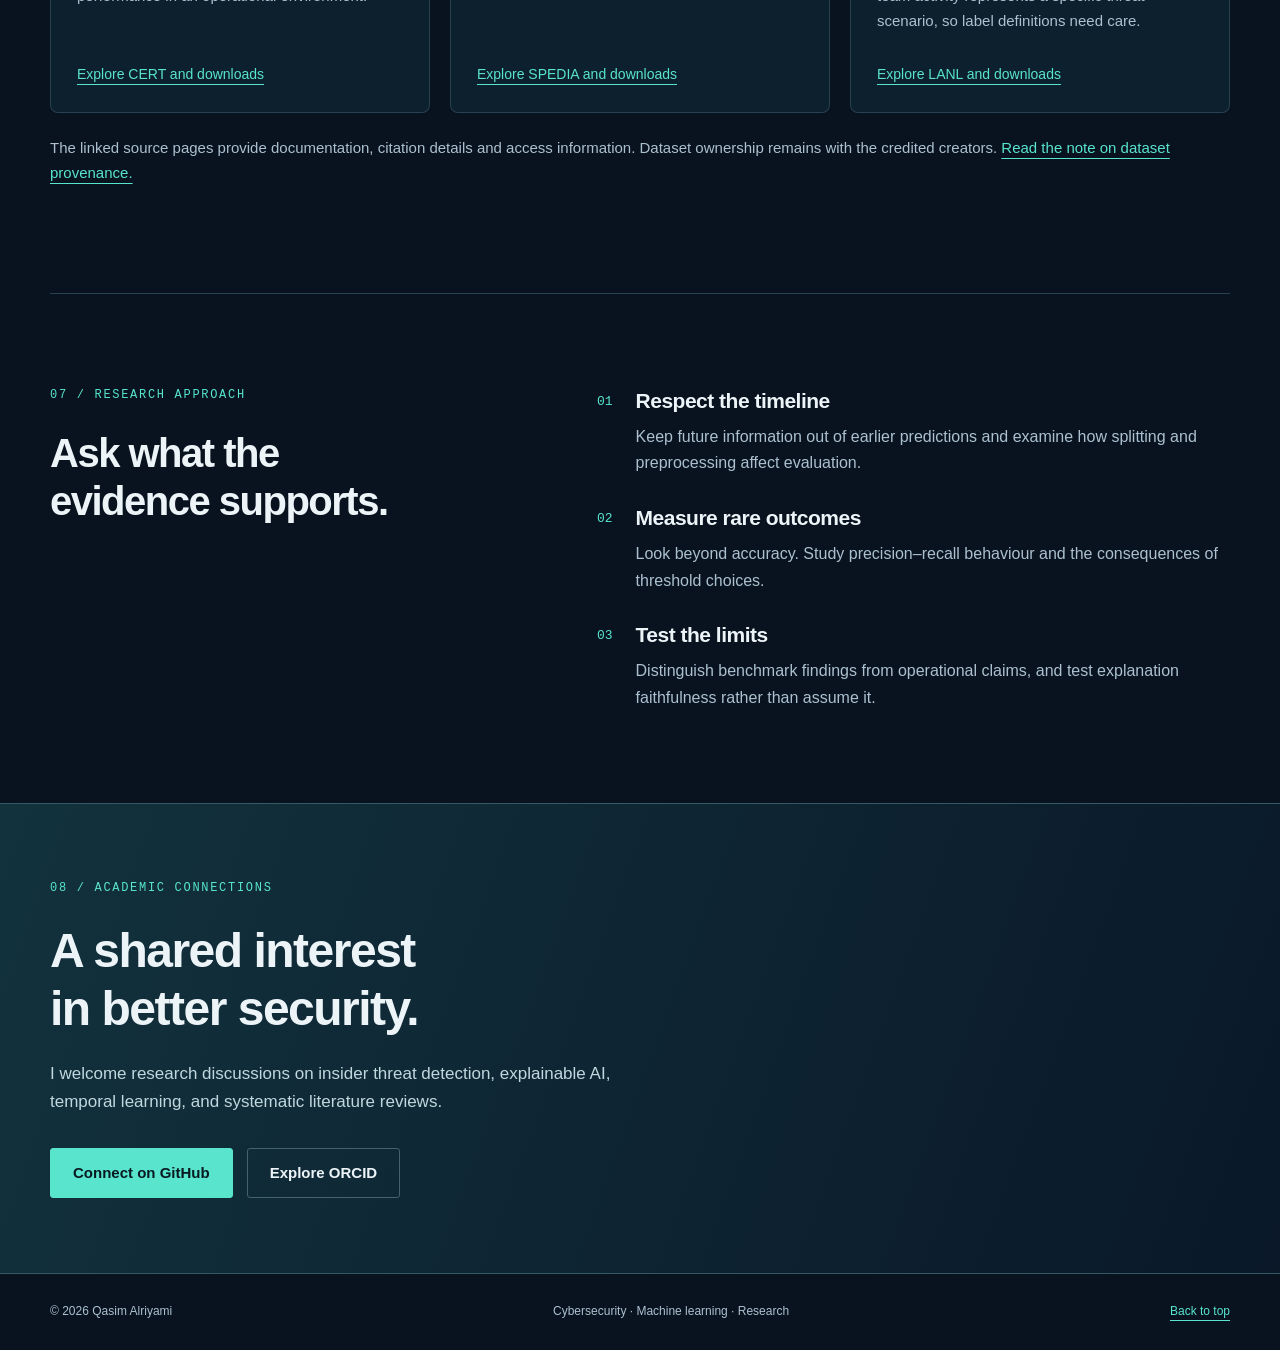
==== commit 4c153781: "Refresh reading desk with NIST agent identity design tenets" ====
--- a/index.html
+++ b/index.html
@@ -52,8 +52,8 @@
 
   <section id="notes" class="section wrap" aria-labelledby="notes-title"><div class="section-heading horizontal"><div><p class="eyebrow">04 / RESEARCH NOTES</p><h2 id="notes-title">From the research notebook.</h2></div><p>Short, source-linked commentary<br>on evaluating AI for cybersecurity.</p></div><div class="notes-grid"><article class="note-card"><div class="note-card-top"><span class="note-topic">EVALUATION</span><span class="index">01</span></div><h3><a href="notes/beyond-a-benchmark-score.html">A high benchmark score is only a starting point</a></h3><p>Three questions to ask before interpreting an insider-threat detector’s headline result.</p><div class="note-card-bottom"><time datetime="2026-10-02">2 Oct 2026</time><a href="notes/beyond-a-benchmark-score.html" aria-label="Read note: A high benchmark score is only a starting point">Read note</a></div></article><article class="note-card"><div class="note-card-top"><span class="note-topic">DATASETS</span><span class="index">02</span></div><h3><a href="notes/dataset-provenance.html">Know what your dataset represents</a></h3><p>Why the origin of a security event matters as much as its label.</p><div class="note-card-bottom"><time datetime="2026-10-02">2 Oct 2026</time><a href="notes/dataset-provenance.html" aria-label="Read note: Know what your dataset represents">Read note</a></div></article><article class="note-card"><div class="note-card-top"><span class="note-topic">EXPLAINABLE AI</span><span class="index">03</span></div><h3><a href="notes/testing-explanations.html">An explanation needs its own evaluation</a></h3><p>A clear-looking visualisation is a starting point for investigation, not proof of faithfulness.</p><div class="note-card-bottom"><time datetime="2026-10-02">2 Oct 2026</time><a href="notes/testing-explanations.html" aria-label="Read note: An explanation needs its own evaluation">Read note</a></div></article></div></section>
   <!-- READING-DESK:START -->
-<section id="reading" class="section reading-section" aria-labelledby="reading-title"><div class="wrap"><div class="section-heading horizontal"><div><p class="eyebrow">05 / CURATED READING</p><h2 id="reading-title">On the reading desk.</h2></div><p class="reading-reviewed">Last reviewed<br><time datetime="2026-10-26">26 October 2026</time></p></div><p class="reading-intro">Selected news and published work by other researchers, with brief context on their relevance to behavioural security, trustworthy AI, and evaluation.</p><div class="reading-group"><h3>Recent developments</h3><div class="reading-news-grid"><article class="reading-card" id="reading-nist-agent-identity-20260929"><p class="reading-meta">NEWS &amp; GUIDANCE <span>· 29 September 2026</span></p><h4><a href="https://www.nccoe.nist.gov/news-insights/comments-software-and-agentic-si-identity-concept-paper">NIST shares feedback on AI-agent identity and authorisation</a></h4><p class="reading-byline">NIST National Cybersecurity Center of Excellence<br>Official project update</p><p>NCCoE has published feedback on its agent-identity project and selected software development as the first implementation use case.</p><p class="reading-relevance"><strong>Why it matters</strong> Relevant to attributing automated actions and limiting the authority of agents working inside an organisation.</p><a class="text-link" href="https://www.nccoe.nist.gov/news-insights/comments-software-and-agentic-si-identity-concept-paper">Read official update</a></article>
-<article class="reading-card" id="reading-nist-devsecops-20260924"><p class="reading-meta">NEWS &amp; GUIDANCE <span>· 24 September 2026</span></p><h4><a href="https://www.nccoe.nist.gov/news-insights/new-nist-nccoe-resources-devsecops-and-october-28-webinar-agentic-si">New DevSecOps resources and an agentic-AI project update</a></h4><p class="reading-byline">NIST National Cybersecurity Center of Excellence<br>Official project update</p><p>New resources connect secure-development practices with example pipelines and plans for agentic AI. The announcement also lists a webinar on 28 October 2026.</p><p class="reading-relevance"><strong>Why it matters</strong> A practical connection between AI-agent research, identity controls, and secure software development.</p><a class="text-link" href="https://www.nccoe.nist.gov/news-insights/new-nist-nccoe-resources-devsecops-and-october-28-webinar-agentic-si">Read official update</a></article></div></div><div class="reading-group"><h3>Research worth revisiting</h3><div class="reading-paper-grid"><article class="reading-card" id="reading-human-insider-expert-perceptions-2026"><p class="reading-meta">PUBLISHED PAPER <span>· 22 October 2026</span></p><h4><a href="https://www.frontiersin.org/journals/computer-science/articles/10.3389/fcomp.2026.1854879/full">Grounded theory insights into human insider threats: a qualitative study of expert perceptions</a></h4><p class="reading-byline">Marcus L. Green, Priya D. Dozier and Eric Owusu<br>Frontiers in Computer Science, volume 8, article 1854879</p><p>Interviews with 15 cybersecurity professionals inform a framework connecting insider risk with employee behaviour, organisational culture, training and access controls.</p><p class="reading-relevance"><strong>Why it matters</strong> Adds human and organisational context to behavioural detection research. The small, purposively selected expert sample and absence of interviews with offenders limit generalisation.</p><a class="text-link" href="https://www.frontiersin.org/journals/computer-science/articles/10.3389/fcomp.2026.1854879/full">Read paper</a></article>
+<section id="reading" class="section reading-section" aria-labelledby="reading-title"><div class="wrap"><div class="section-heading horizontal"><div><p class="eyebrow">05 / CURATED READING</p><h2 id="reading-title">On the reading desk.</h2></div><p class="reading-reviewed">Last reviewed<br><time datetime="2026-11-02">2 November 2026</time></p></div><p class="reading-intro">Selected news and published work by other researchers, with brief context on their relevance to behavioural security, trustworthy AI, and evaluation.</p><div class="reading-group"><h3>Recent developments</h3><div class="reading-news-grid"><article class="reading-card" id="reading-nist-agent-identity-design-tenets-20261027"><p class="reading-meta">NEWS &amp; GUIDANCE <span>· 27 October 2026</span></p><h4><a href="https://www.nist.gov/blogs/cybersecurity-insights/design-tenets-agent-identity-management-systems">Design Tenets for Agent Identity Management Systems</a></h4><p class="reading-byline">Harold Booth, Bill Fisher, Ryan Galluzzo and Tom Clancy<br>NIST Cybersecurity Insights · Official blog</p><p>NIST outlines ten initial design principles for agent identity and access, including distinct identities, constrained delegation, short-lived permissions and human review. This is a project blog discussion, not a final standard.</p><p class="reading-relevance"><strong>Why it matters</strong> Useful for examining how automated actions can be traced to their originator and how access can be revoked when behaviour changes. It also separates permission enforcement from an agent's reasoning.</p><a class="text-link" href="https://www.nist.gov/blogs/cybersecurity-insights/design-tenets-agent-identity-management-systems">Read official update</a></article>
+<article class="reading-card" id="reading-nist-agent-identity-20260929"><p class="reading-meta">NEWS &amp; GUIDANCE <span>· 29 September 2026</span></p><h4><a href="https://www.nccoe.nist.gov/news-insights/comments-software-and-agentic-si-identity-concept-paper">NIST shares feedback on AI-agent identity and authorisation</a></h4><p class="reading-byline">NIST National Cybersecurity Center of Excellence<br>Official project update</p><p>NCCoE has published feedback on its agent-identity project and selected software development as the first implementation use case.</p><p class="reading-relevance"><strong>Why it matters</strong> Relevant to attributing automated actions and limiting the authority of agents working inside an organisation.</p><a class="text-link" href="https://www.nccoe.nist.gov/news-insights/comments-software-and-agentic-si-identity-concept-paper">Read official update</a></article></div></div><div class="reading-group"><h3>Research worth revisiting</h3><div class="reading-paper-grid"><article class="reading-card" id="reading-human-insider-expert-perceptions-2026"><p class="reading-meta">PUBLISHED PAPER <span>· 22 October 2026</span></p><h4><a href="https://www.frontiersin.org/journals/computer-science/articles/10.3389/fcomp.2026.1854879/full">Grounded theory insights into human insider threats: a qualitative study of expert perceptions</a></h4><p class="reading-byline">Marcus L. Green, Priya D. Dozier and Eric Owusu<br>Frontiers in Computer Science, volume 8, article 1854879</p><p>Interviews with 15 cybersecurity professionals inform a framework connecting insider risk with employee behaviour, organisational culture, training and access controls.</p><p class="reading-relevance"><strong>Why it matters</strong> Adds human and organisational context to behavioural detection research. The small, purposively selected expert sample and absence of interviews with offenders limit generalisation.</p><a class="text-link" href="https://www.frontiersin.org/journals/computer-science/articles/10.3389/fcomp.2026.1854879/full">Read paper</a></article>
 <article class="reading-card" id="reading-counterfactual-routine-deviation-2026"><p class="reading-meta">PUBLISHED PAPER <span>· 10 October 2026</span></p><h4><a href="https://researchonline.gcu.ac.uk/en/publications/counterfactual-routine-deviation-personalised-behavioural-modelli/">Counterfactual Routine Deviation: Personalised Behavioural Modelling for Insider Threat Detection</a></h4><p class="reading-byline">Christian Bowie, Hadi Larijani and Ayyaz Qureshi<br>Computers, volume 15, issue 10, article 701</p><p>A published study compares deviations from each user's historical routine with peer-based behavioural baselines using CERT r6.2. Its evaluation includes a later time period and users withheld from model fitting.</p><p class="reading-relevance"><strong>Why it matters</strong> Useful for separating ranking performance from practical alert quality: the study reports low precision and weak generalisation to unseen users, motivating independent validation.</p><a class="text-link" href="https://researchonline.gcu.ac.uk/en/publications/counterfactual-routine-deviation-personalised-behavioural-modelli/">Read paper</a></article>
 <article class="reading-card" id="reading-shap-insider-reclassification-2026"><p class="reading-meta">PUBLISHED PAPER <span>· October 2026</span></p><h4><a href="https://www.sciencedirect.com/science/article/pii/S0167739X26001779">Towards trustworthy cybersecurity: Reclassifying insider threat detection using SHAP</a></h4><p class="reading-byline">Raddad Faqihi, Priyadarsi Nanda, Manoranjan Mohanty, Saleh Alqahtani and Bashair Alrashed<br>Future Generation Computer Systems, volume 183, article 108543</p><p>A study combining SHAP feature attributions with security-domain knowledge to support analyst-guided reclassification of insider-threat predictions. The reported evaluation uses CMU CERT data.</p><p class="reading-relevance"><strong>Why it matters</strong> Connects explanation assessment with analyst judgement. Its CERT-based findings are a useful prompt for testing explanation quality and transfer beyond a single benchmark.</p><a class="text-link" href="https://www.sciencedirect.com/science/article/pii/S0167739X26001779">Read paper</a></article>
 <article class="reading-card" id="reading-session-cert-spedia-2026"><p class="reading-meta">PUBLISHED PAPER <span>· September 2026</span></p><h4><a href="https://www.sciencedirect.com/science/article/pii/S2666827026001118">A session-based insider threat detection approach leveraging the CERT and SPEDIA datasets</a></h4><p class="reading-byline">Alberto Mateo Muñoz, Xavier Larriva-Novo, Carmen Sánchez-Zas, Manuel Alvarez-Campana and Victor A. Villagra<br>Machine Learning with Applications, volume 25, article 100946</p><p>A study that groups activity logs into sessions represented by 36 features, then evaluates supervised and unsupervised detection methods on CERT r4.2 and SPEDIA.</p><p class="reading-relevance"><strong>Why it matters</strong> Useful for examining how session boundaries and feature construction affect evaluation. SPEDIA includes CERT-derived events, so the subsets used matter when interpreting cross-dataset evidence.</p><a class="text-link" href="https://www.sciencedirect.com/science/article/pii/S2666827026001118">Read paper</a></article>
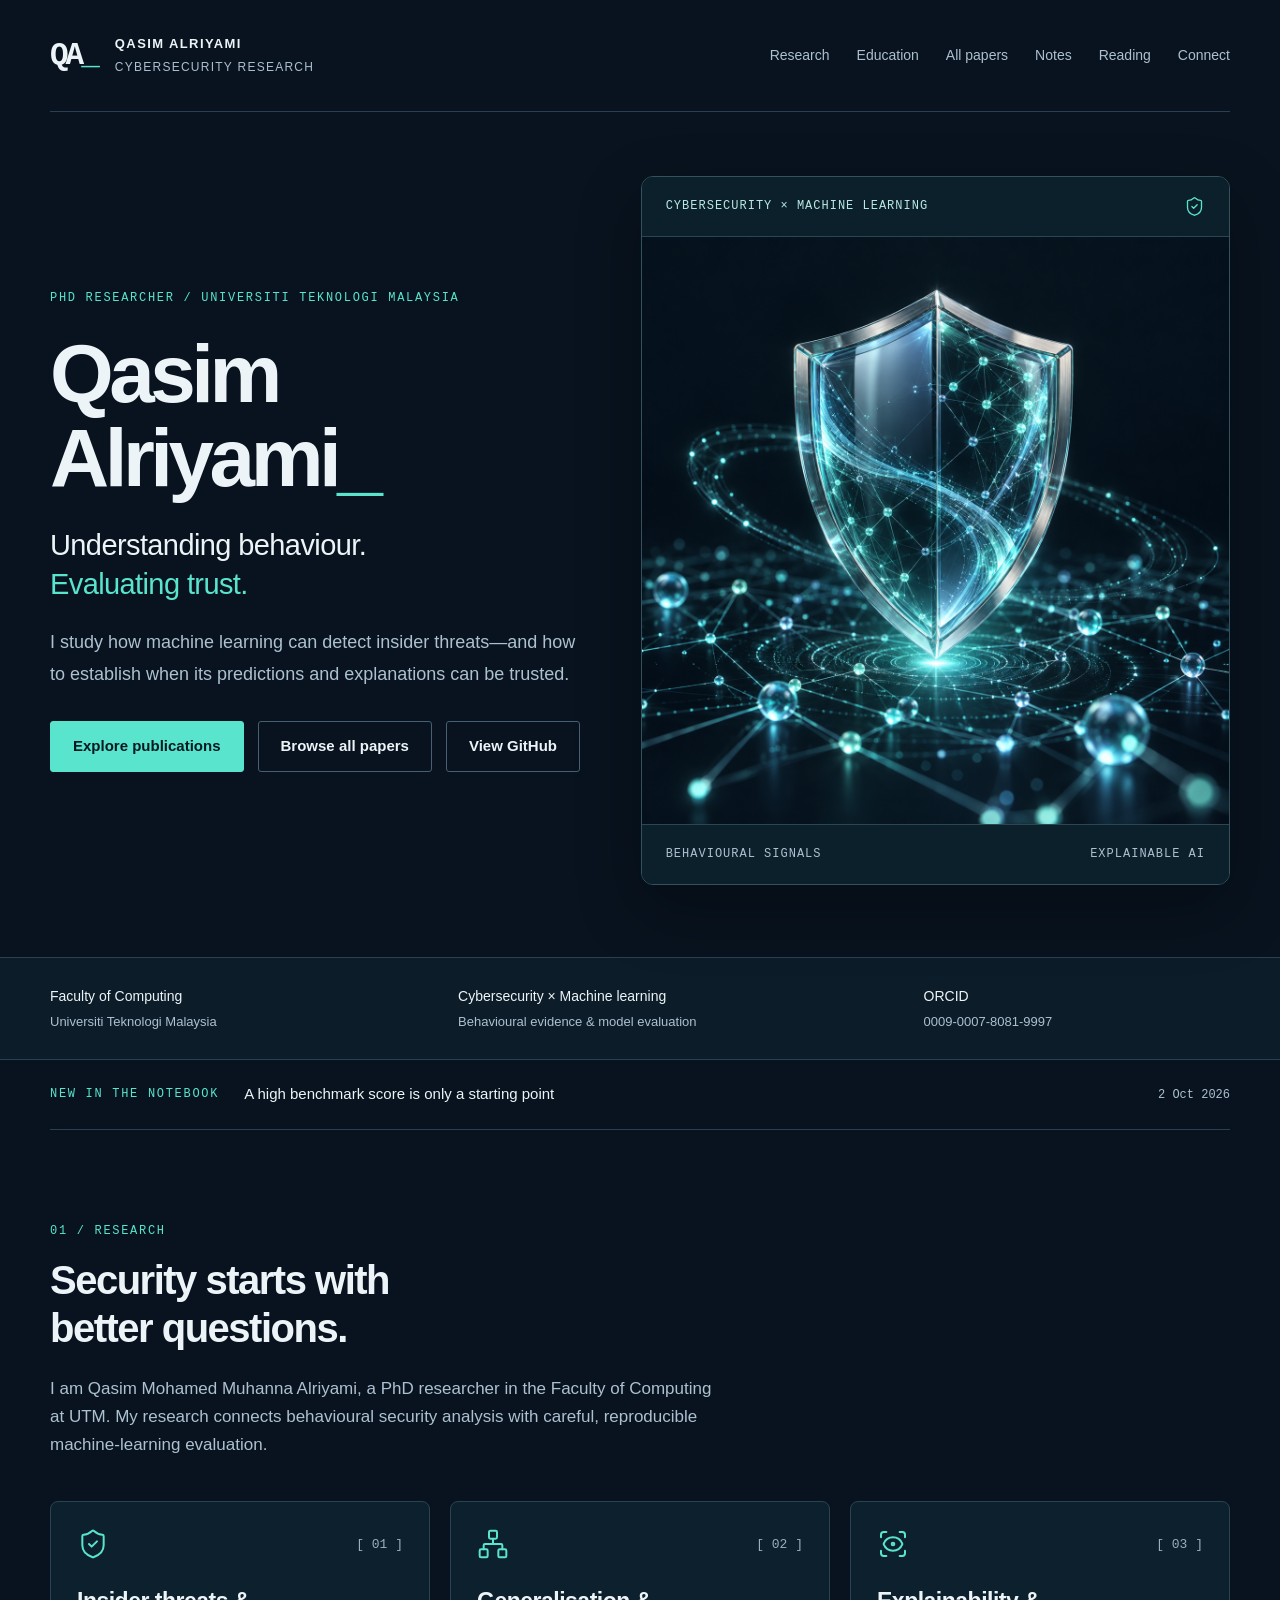
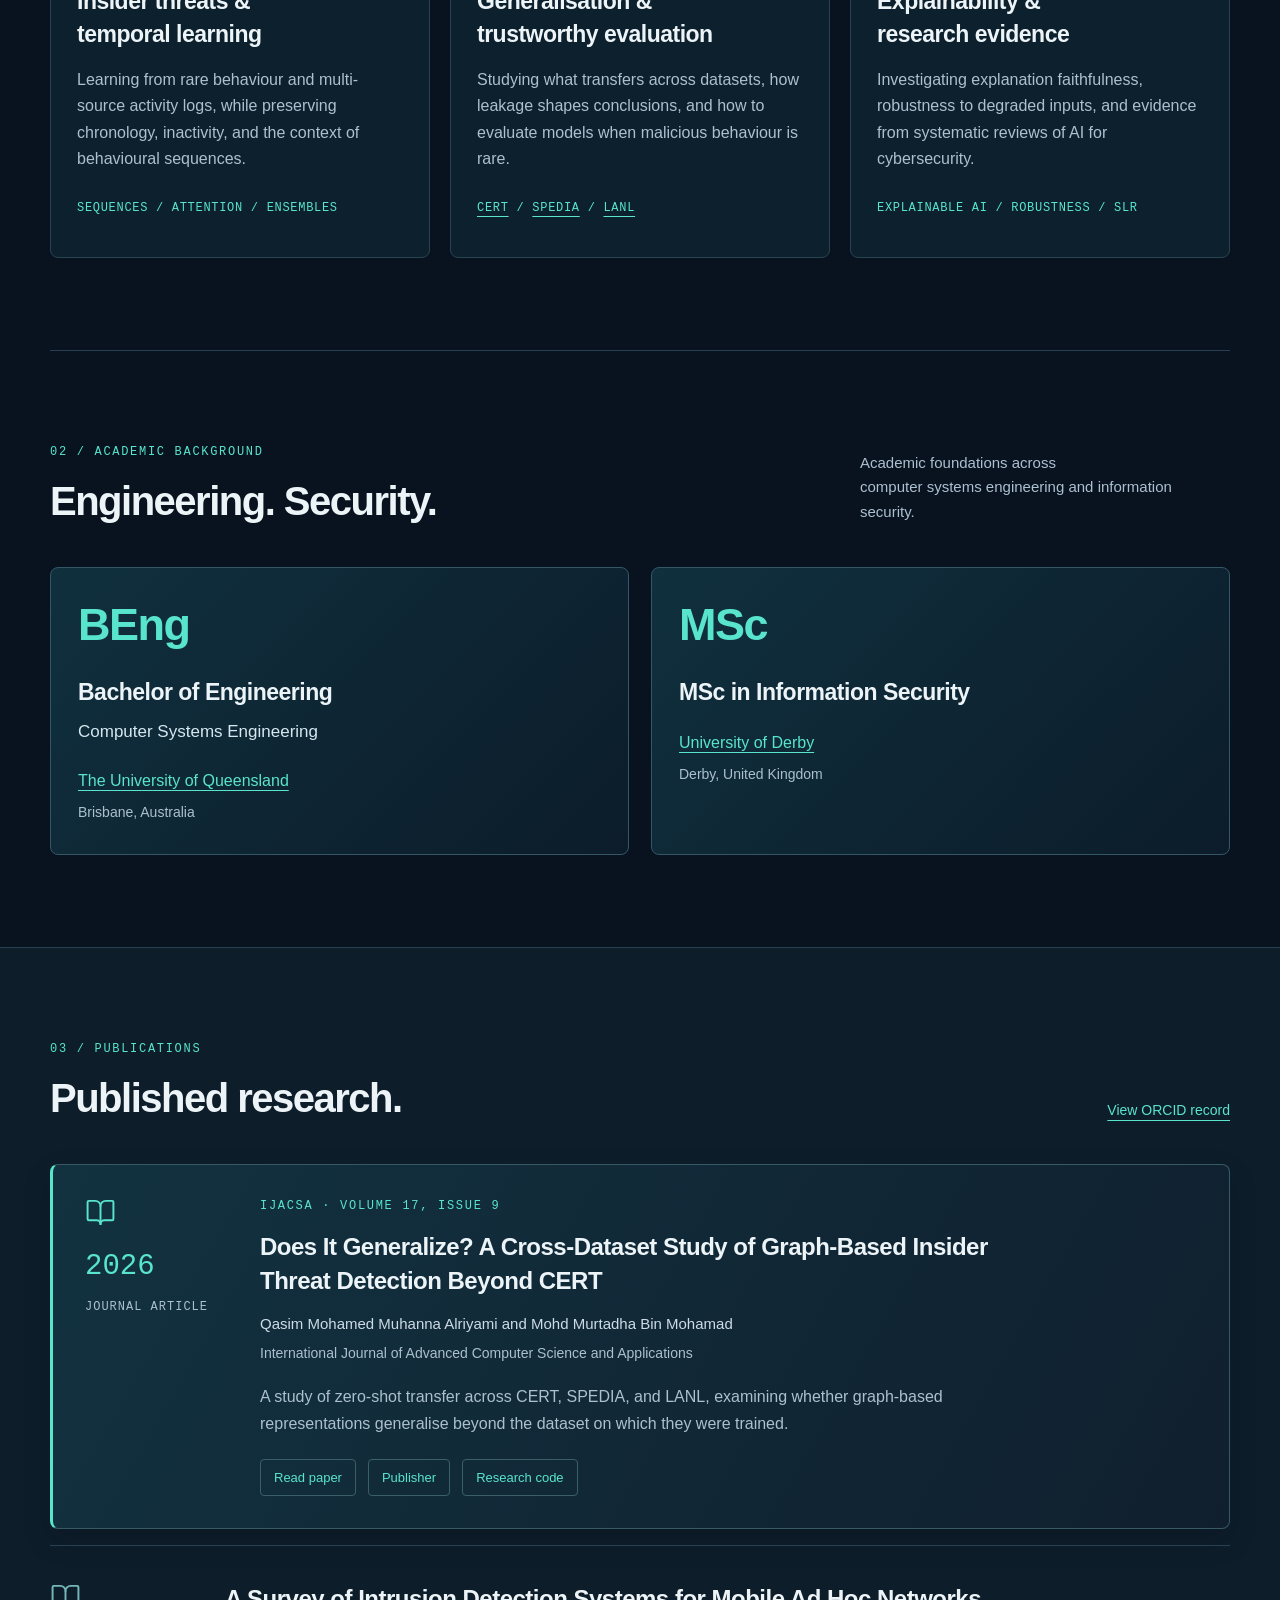
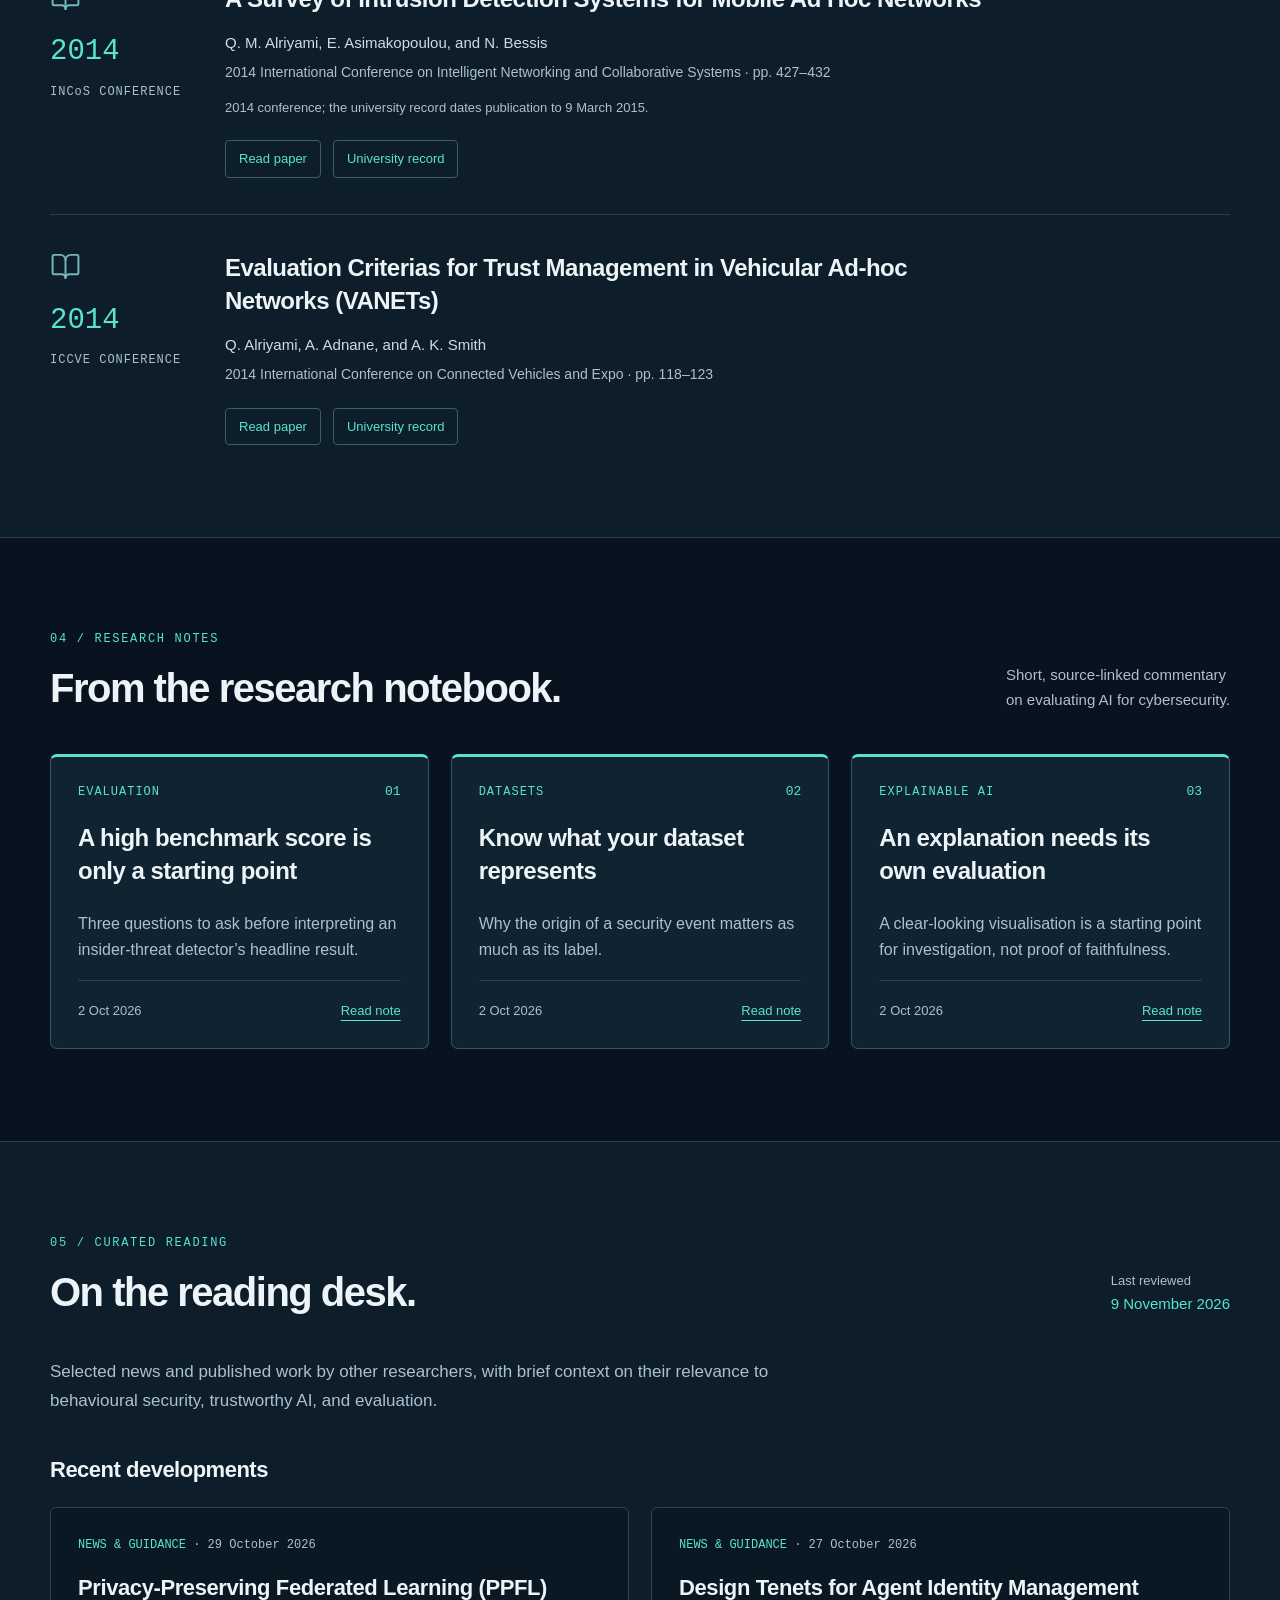
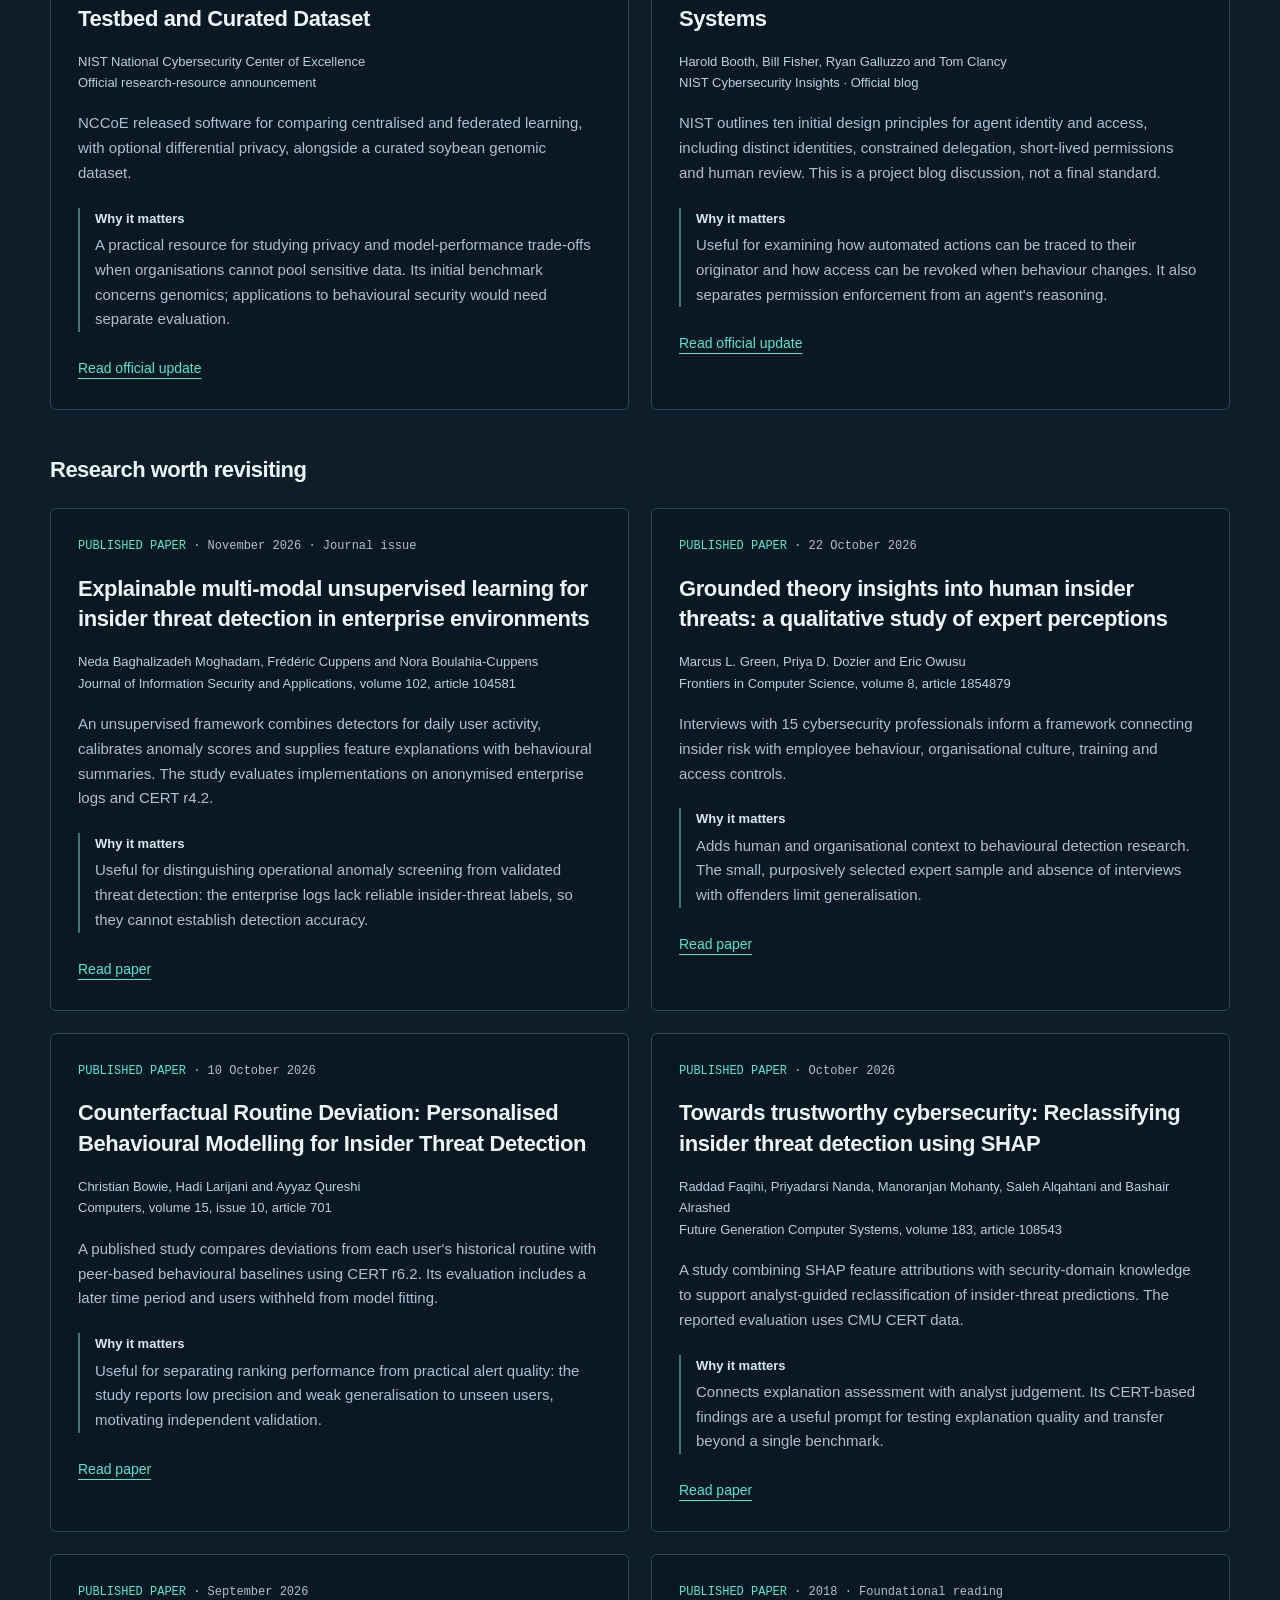
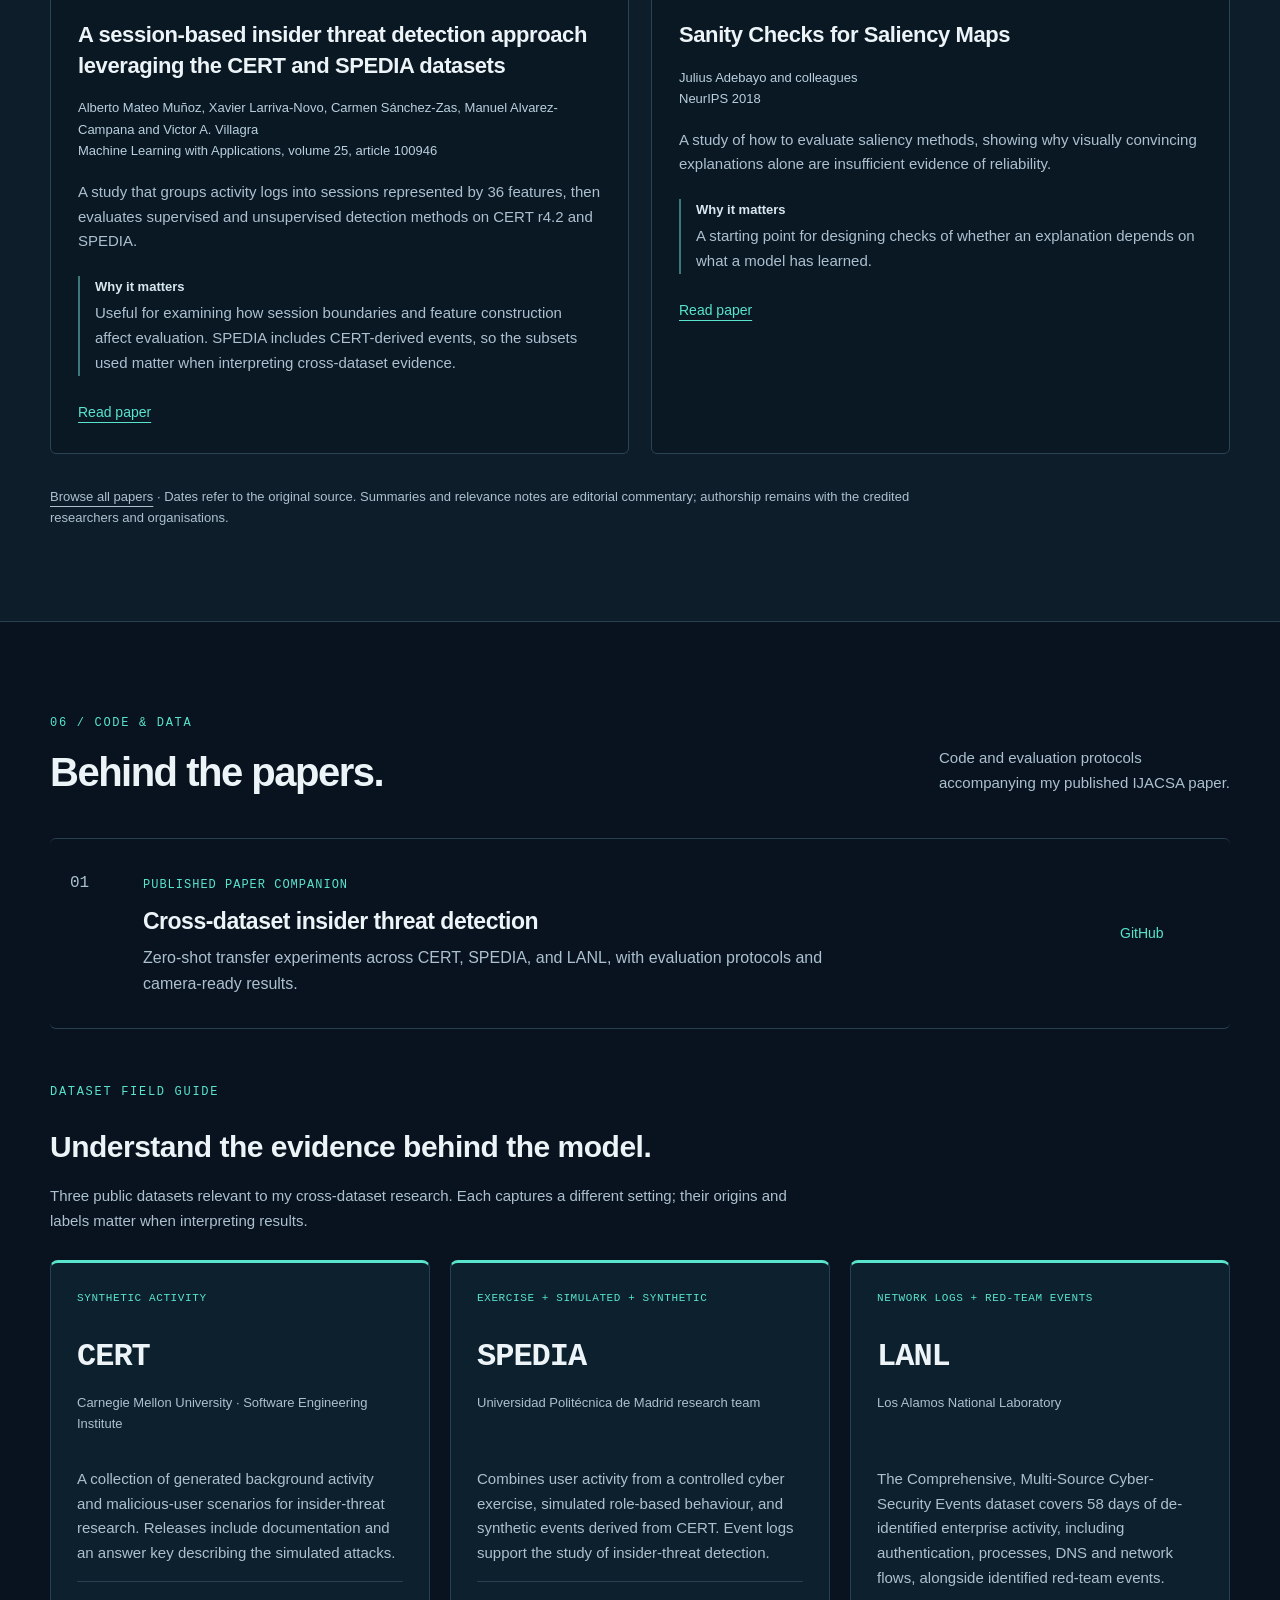
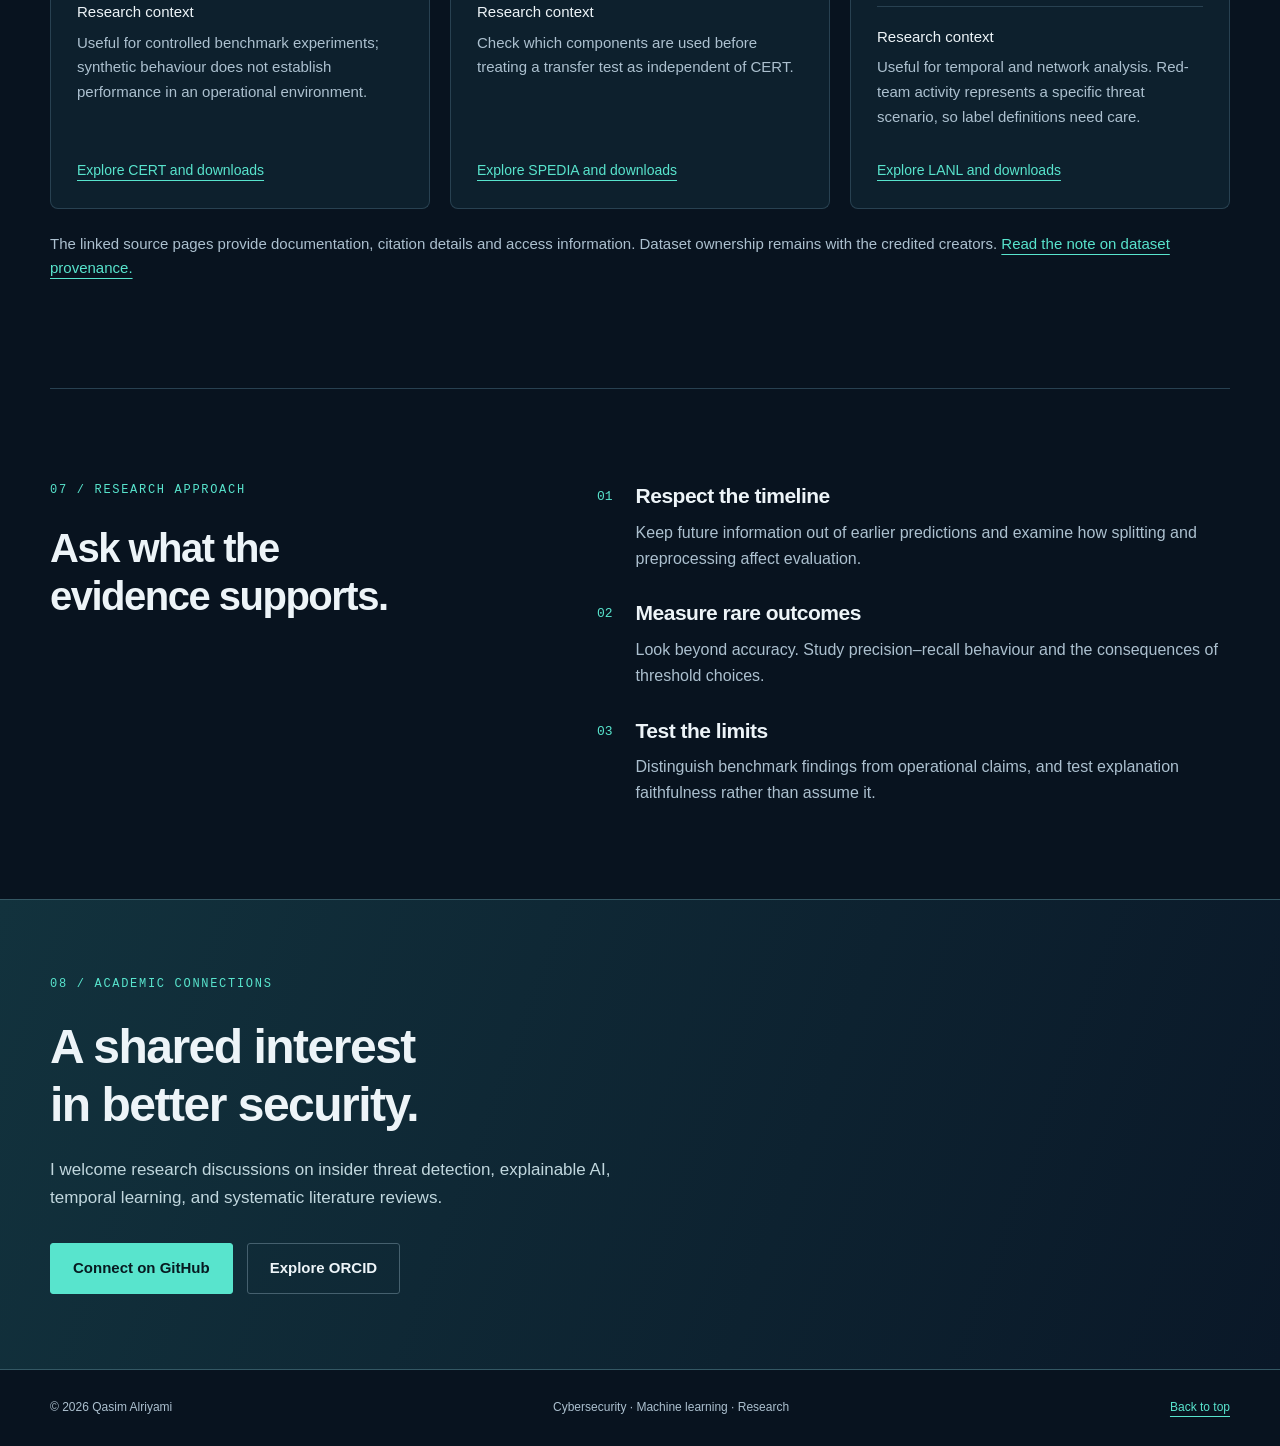
==== commit e5bef134: "Refresh reading desk with privacy testbed and enterprise UEBA study" ====
--- a/index.html
+++ b/index.html
@@ -52,12 +52,12 @@
 
   <section id="notes" class="section wrap" aria-labelledby="notes-title"><div class="section-heading horizontal"><div><p class="eyebrow">04 / RESEARCH NOTES</p><h2 id="notes-title">From the research notebook.</h2></div><p>Short, source-linked commentary<br>on evaluating AI for cybersecurity.</p></div><div class="notes-grid"><article class="note-card"><div class="note-card-top"><span class="note-topic">EVALUATION</span><span class="index">01</span></div><h3><a href="notes/beyond-a-benchmark-score.html">A high benchmark score is only a starting point</a></h3><p>Three questions to ask before interpreting an insider-threat detector’s headline result.</p><div class="note-card-bottom"><time datetime="2026-10-02">2 Oct 2026</time><a href="notes/beyond-a-benchmark-score.html" aria-label="Read note: A high benchmark score is only a starting point">Read note</a></div></article><article class="note-card"><div class="note-card-top"><span class="note-topic">DATASETS</span><span class="index">02</span></div><h3><a href="notes/dataset-provenance.html">Know what your dataset represents</a></h3><p>Why the origin of a security event matters as much as its label.</p><div class="note-card-bottom"><time datetime="2026-10-02">2 Oct 2026</time><a href="notes/dataset-provenance.html" aria-label="Read note: Know what your dataset represents">Read note</a></div></article><article class="note-card"><div class="note-card-top"><span class="note-topic">EXPLAINABLE AI</span><span class="index">03</span></div><h3><a href="notes/testing-explanations.html">An explanation needs its own evaluation</a></h3><p>A clear-looking visualisation is a starting point for investigation, not proof of faithfulness.</p><div class="note-card-bottom"><time datetime="2026-10-02">2 Oct 2026</time><a href="notes/testing-explanations.html" aria-label="Read note: An explanation needs its own evaluation">Read note</a></div></article></div></section>
   <!-- READING-DESK:START -->
-<section id="reading" class="section reading-section" aria-labelledby="reading-title"><div class="wrap"><div class="section-heading horizontal"><div><p class="eyebrow">05 / CURATED READING</p><h2 id="reading-title">On the reading desk.</h2></div><p class="reading-reviewed">Last reviewed<br><time datetime="2026-11-02">2 November 2026</time></p></div><p class="reading-intro">Selected news and published work by other researchers, with brief context on their relevance to behavioural security, trustworthy AI, and evaluation.</p><div class="reading-group"><h3>Recent developments</h3><div class="reading-news-grid"><article class="reading-card" id="reading-nist-agent-identity-design-tenets-20261027"><p class="reading-meta">NEWS &amp; GUIDANCE <span>· 27 October 2026</span></p><h4><a href="https://www.nist.gov/blogs/cybersecurity-insights/design-tenets-agent-identity-management-systems">Design Tenets for Agent Identity Management Systems</a></h4><p class="reading-byline">Harold Booth, Bill Fisher, Ryan Galluzzo and Tom Clancy<br>NIST Cybersecurity Insights · Official blog</p><p>NIST outlines ten initial design principles for agent identity and access, including distinct identities, constrained delegation, short-lived permissions and human review. This is a project blog discussion, not a final standard.</p><p class="reading-relevance"><strong>Why it matters</strong> Useful for examining how automated actions can be traced to their originator and how access can be revoked when behaviour changes. It also separates permission enforcement from an agent's reasoning.</p><a class="text-link" href="https://www.nist.gov/blogs/cybersecurity-insights/design-tenets-agent-identity-management-systems">Read official update</a></article>
-<article class="reading-card" id="reading-nist-agent-identity-20260929"><p class="reading-meta">NEWS &amp; GUIDANCE <span>· 29 September 2026</span></p><h4><a href="https://www.nccoe.nist.gov/news-insights/comments-software-and-agentic-si-identity-concept-paper">NIST shares feedback on AI-agent identity and authorisation</a></h4><p class="reading-byline">NIST National Cybersecurity Center of Excellence<br>Official project update</p><p>NCCoE has published feedback on its agent-identity project and selected software development as the first implementation use case.</p><p class="reading-relevance"><strong>Why it matters</strong> Relevant to attributing automated actions and limiting the authority of agents working inside an organisation.</p><a class="text-link" href="https://www.nccoe.nist.gov/news-insights/comments-software-and-agentic-si-identity-concept-paper">Read official update</a></article></div></div><div class="reading-group"><h3>Research worth revisiting</h3><div class="reading-paper-grid"><article class="reading-card" id="reading-human-insider-expert-perceptions-2026"><p class="reading-meta">PUBLISHED PAPER <span>· 22 October 2026</span></p><h4><a href="https://www.frontiersin.org/journals/computer-science/articles/10.3389/fcomp.2026.1854879/full">Grounded theory insights into human insider threats: a qualitative study of expert perceptions</a></h4><p class="reading-byline">Marcus L. Green, Priya D. Dozier and Eric Owusu<br>Frontiers in Computer Science, volume 8, article 1854879</p><p>Interviews with 15 cybersecurity professionals inform a framework connecting insider risk with employee behaviour, organisational culture, training and access controls.</p><p class="reading-relevance"><strong>Why it matters</strong> Adds human and organisational context to behavioural detection research. The small, purposively selected expert sample and absence of interviews with offenders limit generalisation.</p><a class="text-link" href="https://www.frontiersin.org/journals/computer-science/articles/10.3389/fcomp.2026.1854879/full">Read paper</a></article>
+<section id="reading" class="section reading-section" aria-labelledby="reading-title"><div class="wrap"><div class="section-heading horizontal"><div><p class="eyebrow">05 / CURATED READING</p><h2 id="reading-title">On the reading desk.</h2></div><p class="reading-reviewed">Last reviewed<br><time datetime="2026-11-09">9 November 2026</time></p></div><p class="reading-intro">Selected news and published work by other researchers, with brief context on their relevance to behavioural security, trustworthy AI, and evaluation.</p><div class="reading-group"><h3>Recent developments</h3><div class="reading-news-grid"><article class="reading-card" id="reading-nist-ppfl-testbed-20261029"><p class="reading-meta">NEWS &amp; GUIDANCE <span>· 29 October 2026</span></p><h4><a href="https://www.nccoe.nist.gov/news-insights/privacy-preserving-federated-learning-ppfl-testbed-and-curated-dataset">Privacy-Preserving Federated Learning (PPFL) Testbed and Curated Dataset</a></h4><p class="reading-byline">NIST National Cybersecurity Center of Excellence<br>Official research-resource announcement</p><p>NCCoE released software for comparing centralised and federated learning, with optional differential privacy, alongside a curated soybean genomic dataset.</p><p class="reading-relevance"><strong>Why it matters</strong> A practical resource for studying privacy and model-performance trade-offs when organisations cannot pool sensitive data. Its initial benchmark concerns genomics; applications to behavioural security would need separate evaluation.</p><a class="text-link" href="https://www.nccoe.nist.gov/news-insights/privacy-preserving-federated-learning-ppfl-testbed-and-curated-dataset">Read official update</a></article>
+<article class="reading-card" id="reading-nist-agent-identity-design-tenets-20261027"><p class="reading-meta">NEWS &amp; GUIDANCE <span>· 27 October 2026</span></p><h4><a href="https://www.nist.gov/blogs/cybersecurity-insights/design-tenets-agent-identity-management-systems">Design Tenets for Agent Identity Management Systems</a></h4><p class="reading-byline">Harold Booth, Bill Fisher, Ryan Galluzzo and Tom Clancy<br>NIST Cybersecurity Insights · Official blog</p><p>NIST outlines ten initial design principles for agent identity and access, including distinct identities, constrained delegation, short-lived permissions and human review. This is a project blog discussion, not a final standard.</p><p class="reading-relevance"><strong>Why it matters</strong> Useful for examining how automated actions can be traced to their originator and how access can be revoked when behaviour changes. It also separates permission enforcement from an agent's reasoning.</p><a class="text-link" href="https://www.nist.gov/blogs/cybersecurity-insights/design-tenets-agent-identity-management-systems">Read official update</a></article></div></div><div class="reading-group"><h3>Research worth revisiting</h3><div class="reading-paper-grid"><article class="reading-card" id="reading-explainable-multimodal-ueba-2026"><p class="reading-meta">PUBLISHED PAPER <span>· November 2026 · Journal issue</span></p><h4><a href="https://www.sciencedirect.com/science/article/abs/pii/S2214212626002115">Explainable multi-modal unsupervised learning for insider threat detection in enterprise environments</a></h4><p class="reading-byline">Neda Baghalizadeh Moghadam, Frédéric Cuppens and Nora Boulahia-Cuppens<br>Journal of Information Security and Applications, volume 102, article 104581</p><p>An unsupervised framework combines detectors for daily user activity, calibrates anomaly scores and supplies feature explanations with behavioural summaries. The study evaluates implementations on anonymised enterprise logs and CERT r4.2.</p><p class="reading-relevance"><strong>Why it matters</strong> Useful for distinguishing operational anomaly screening from validated threat detection: the enterprise logs lack reliable insider-threat labels, so they cannot establish detection accuracy.</p><a class="text-link" href="https://www.sciencedirect.com/science/article/abs/pii/S2214212626002115">Read paper</a></article>
+<article class="reading-card" id="reading-human-insider-expert-perceptions-2026"><p class="reading-meta">PUBLISHED PAPER <span>· 22 October 2026</span></p><h4><a href="https://www.frontiersin.org/journals/computer-science/articles/10.3389/fcomp.2026.1854879/full">Grounded theory insights into human insider threats: a qualitative study of expert perceptions</a></h4><p class="reading-byline">Marcus L. Green, Priya D. Dozier and Eric Owusu<br>Frontiers in Computer Science, volume 8, article 1854879</p><p>Interviews with 15 cybersecurity professionals inform a framework connecting insider risk with employee behaviour, organisational culture, training and access controls.</p><p class="reading-relevance"><strong>Why it matters</strong> Adds human and organisational context to behavioural detection research. The small, purposively selected expert sample and absence of interviews with offenders limit generalisation.</p><a class="text-link" href="https://www.frontiersin.org/journals/computer-science/articles/10.3389/fcomp.2026.1854879/full">Read paper</a></article>
 <article class="reading-card" id="reading-counterfactual-routine-deviation-2026"><p class="reading-meta">PUBLISHED PAPER <span>· 10 October 2026</span></p><h4><a href="https://researchonline.gcu.ac.uk/en/publications/counterfactual-routine-deviation-personalised-behavioural-modelli/">Counterfactual Routine Deviation: Personalised Behavioural Modelling for Insider Threat Detection</a></h4><p class="reading-byline">Christian Bowie, Hadi Larijani and Ayyaz Qureshi<br>Computers, volume 15, issue 10, article 701</p><p>A published study compares deviations from each user's historical routine with peer-based behavioural baselines using CERT r6.2. Its evaluation includes a later time period and users withheld from model fitting.</p><p class="reading-relevance"><strong>Why it matters</strong> Useful for separating ranking performance from practical alert quality: the study reports low precision and weak generalisation to unseen users, motivating independent validation.</p><a class="text-link" href="https://researchonline.gcu.ac.uk/en/publications/counterfactual-routine-deviation-personalised-behavioural-modelli/">Read paper</a></article>
 <article class="reading-card" id="reading-shap-insider-reclassification-2026"><p class="reading-meta">PUBLISHED PAPER <span>· October 2026</span></p><h4><a href="https://www.sciencedirect.com/science/article/pii/S0167739X26001779">Towards trustworthy cybersecurity: Reclassifying insider threat detection using SHAP</a></h4><p class="reading-byline">Raddad Faqihi, Priyadarsi Nanda, Manoranjan Mohanty, Saleh Alqahtani and Bashair Alrashed<br>Future Generation Computer Systems, volume 183, article 108543</p><p>A study combining SHAP feature attributions with security-domain knowledge to support analyst-guided reclassification of insider-threat predictions. The reported evaluation uses CMU CERT data.</p><p class="reading-relevance"><strong>Why it matters</strong> Connects explanation assessment with analyst judgement. Its CERT-based findings are a useful prompt for testing explanation quality and transfer beyond a single benchmark.</p><a class="text-link" href="https://www.sciencedirect.com/science/article/pii/S0167739X26001779">Read paper</a></article>
 <article class="reading-card" id="reading-session-cert-spedia-2026"><p class="reading-meta">PUBLISHED PAPER <span>· September 2026</span></p><h4><a href="https://www.sciencedirect.com/science/article/pii/S2666827026001118">A session-based insider threat detection approach leveraging the CERT and SPEDIA datasets</a></h4><p class="reading-byline">Alberto Mateo Muñoz, Xavier Larriva-Novo, Carmen Sánchez-Zas, Manuel Alvarez-Campana and Victor A. Villagra<br>Machine Learning with Applications, volume 25, article 100946</p><p>A study that groups activity logs into sessions represented by 36 features, then evaluates supervised and unsupervised detection methods on CERT r4.2 and SPEDIA.</p><p class="reading-relevance"><strong>Why it matters</strong> Useful for examining how session boundaries and feature construction affect evaluation. SPEDIA includes CERT-derived events, so the subsets used matter when interpreting cross-dataset evidence.</p><a class="text-link" href="https://www.sciencedirect.com/science/article/pii/S2666827026001118">Read paper</a></article>
-<article class="reading-card" id="reading-cert-dataset-decade-2026"><p class="reading-meta">PUBLISHED PAPER <span>· 2026</span></p><h4><a href="https://www.fvv.um.si/rv/arhiv/2026/2026-02-Jurisic-Tomicic-E.html">The CERT Dataset Decade: A Systematic Review of Methodological Evolution and Performance Bias</a></h4><p class="reading-byline">Marko Jurišić and Igor Tomičić<br>Journal of Criminal Justice and Security</p><p>A review of methodological limitations in machine-learning studies using CERT, including how evaluation choices affect the interpretation of reported performance.</p><p class="reading-relevance"><strong>Why it matters</strong> Useful context for checking whether apparently comparable benchmark results answer the same research question.</p><a class="text-link" href="https://www.fvv.um.si/rv/arhiv/2026/2026-02-Jurisic-Tomicic-E.html">Read paper</a></article>
 <article class="reading-card" id="reading-saliency-sanity-2018"><p class="reading-meta">PUBLISHED PAPER <span>· 2018 · Foundational reading</span></p><h4><a href="https://papers.nips.cc/paper/2018/hash/294a8ed24b1ad22ec2e7efea049b8737-Abstract.html">Sanity Checks for Saliency Maps</a></h4><p class="reading-byline">Julius Adebayo and colleagues<br>NeurIPS 2018</p><p>A study of how to evaluate saliency methods, showing why visually convincing explanations alone are insufficient evidence of reliability.</p><p class="reading-relevance"><strong>Why it matters</strong> A starting point for designing checks of whether an explanation depends on what a model has learned.</p><a class="text-link" href="https://papers.nips.cc/paper/2018/hash/294a8ed24b1ad22ec2e7efea049b8737-Abstract.html">Read paper</a></article></div></div><p class="reading-footnote"><a href="papers.html">Browse all papers</a> · Dates refer to the original source. Summaries and relevance notes are editorial commentary; authorship remains with the credited researchers and organisations.</p></div></section>
   <!-- READING-DESK:END -->
   <section id="code" class="section wrap" aria-labelledby="code-title"><div class="section-heading horizontal"><div><p class="eyebrow">06 / CODE &amp; DATA</p><h2 id="code-title">Behind the papers.</h2></div><p>Code and evaluation protocols<br>accompanying my published IJACSA paper.</p></div>
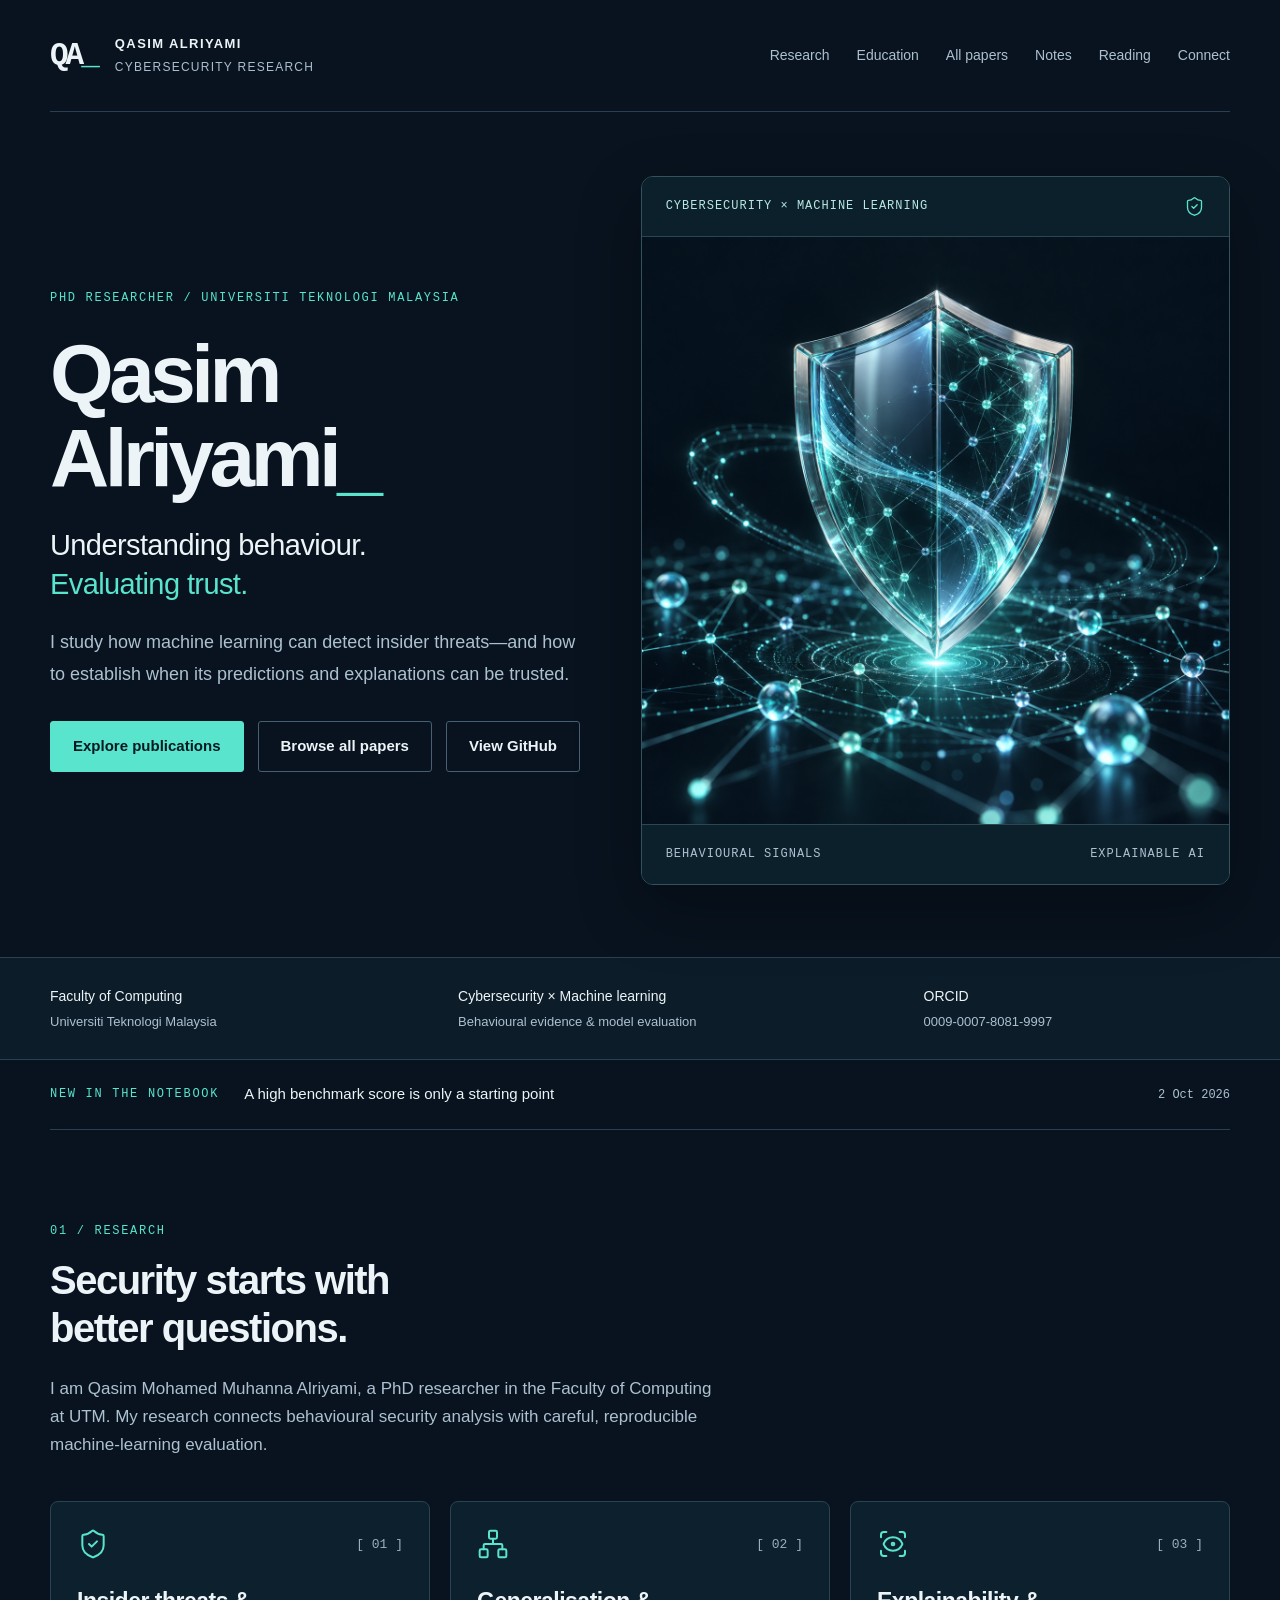
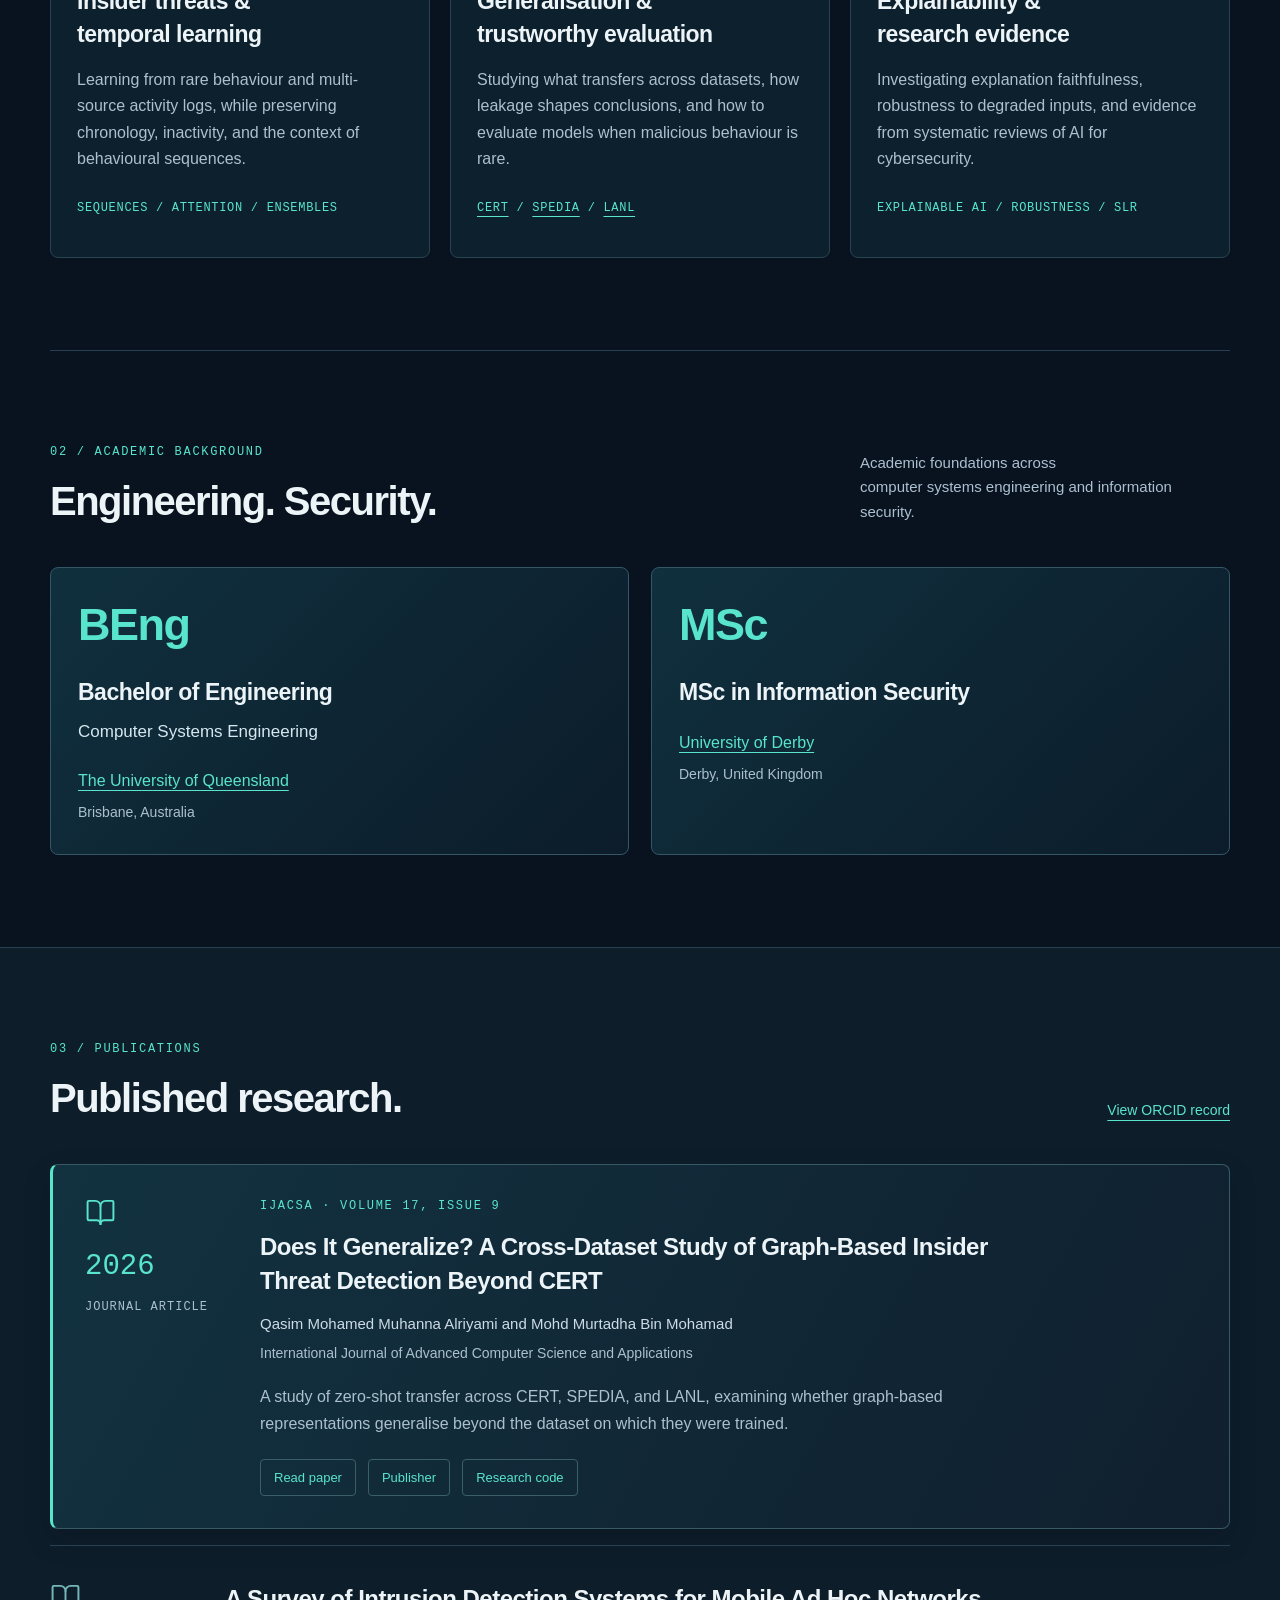
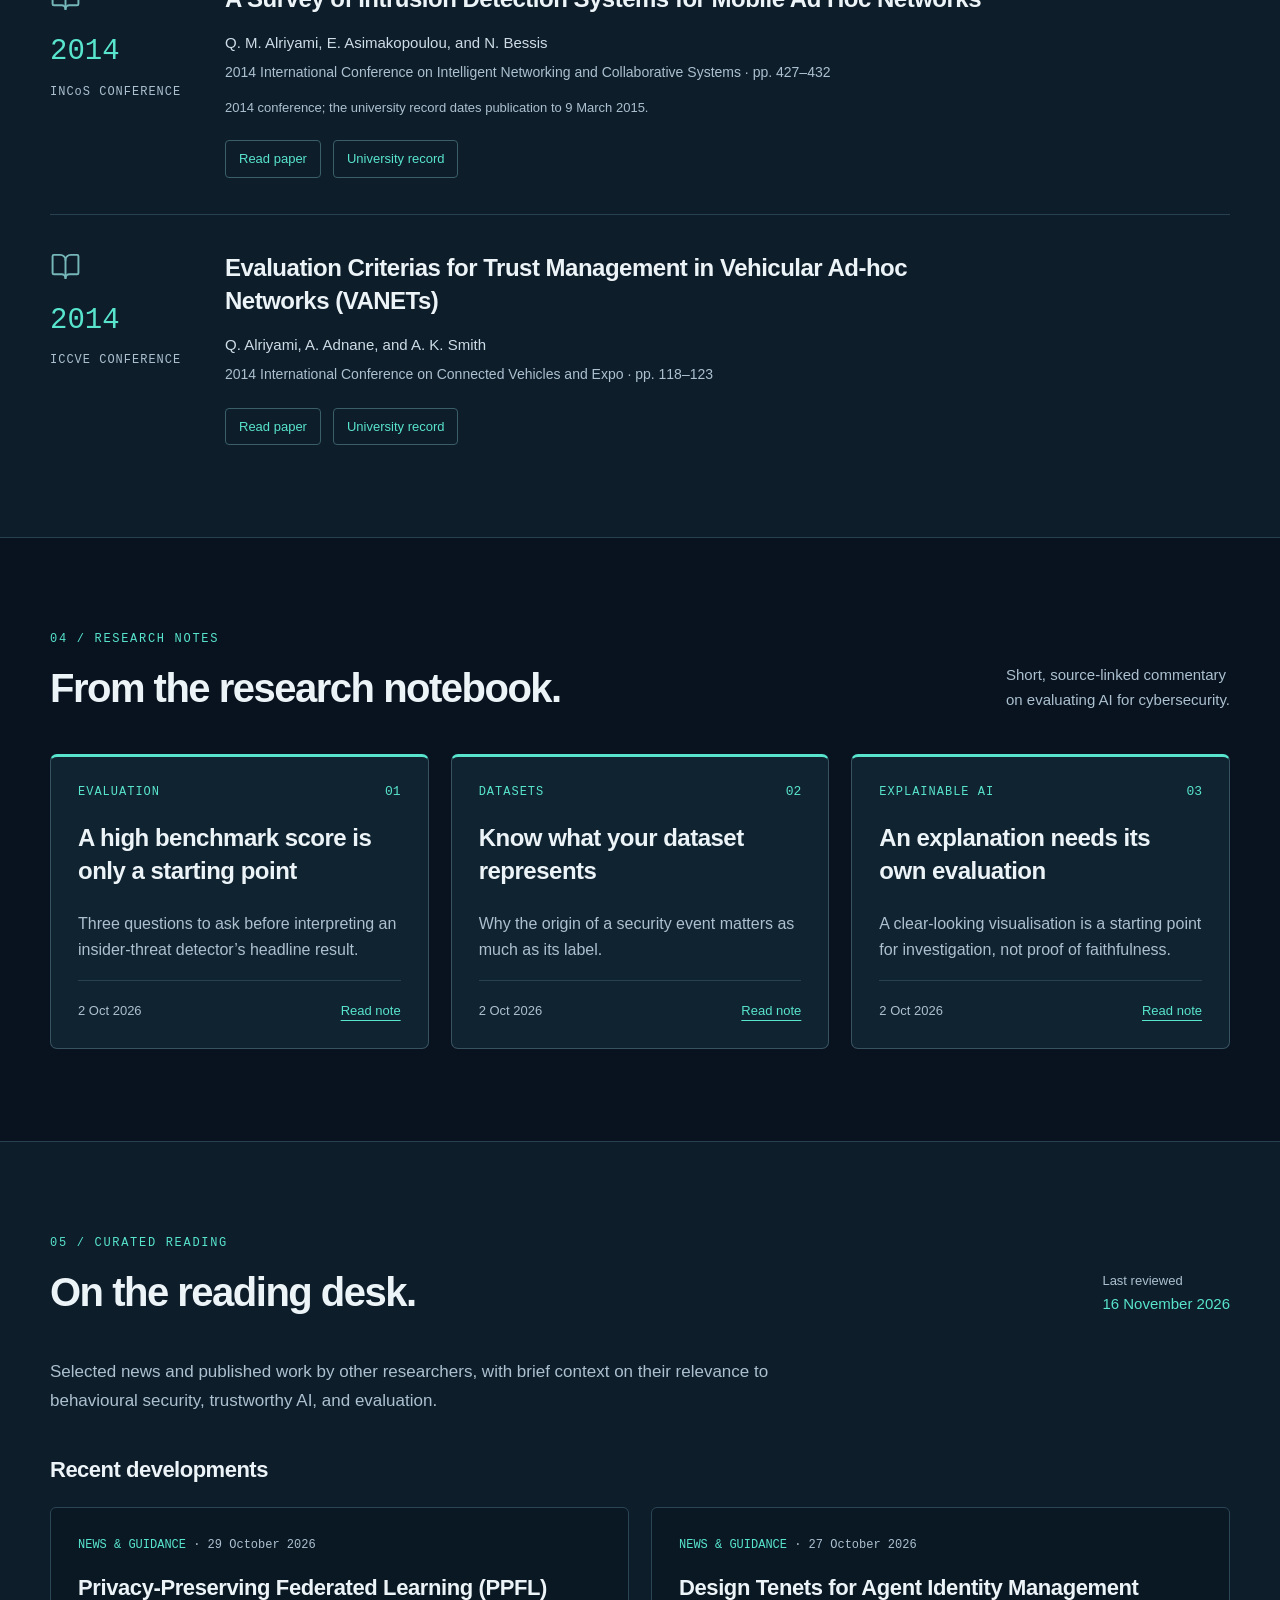
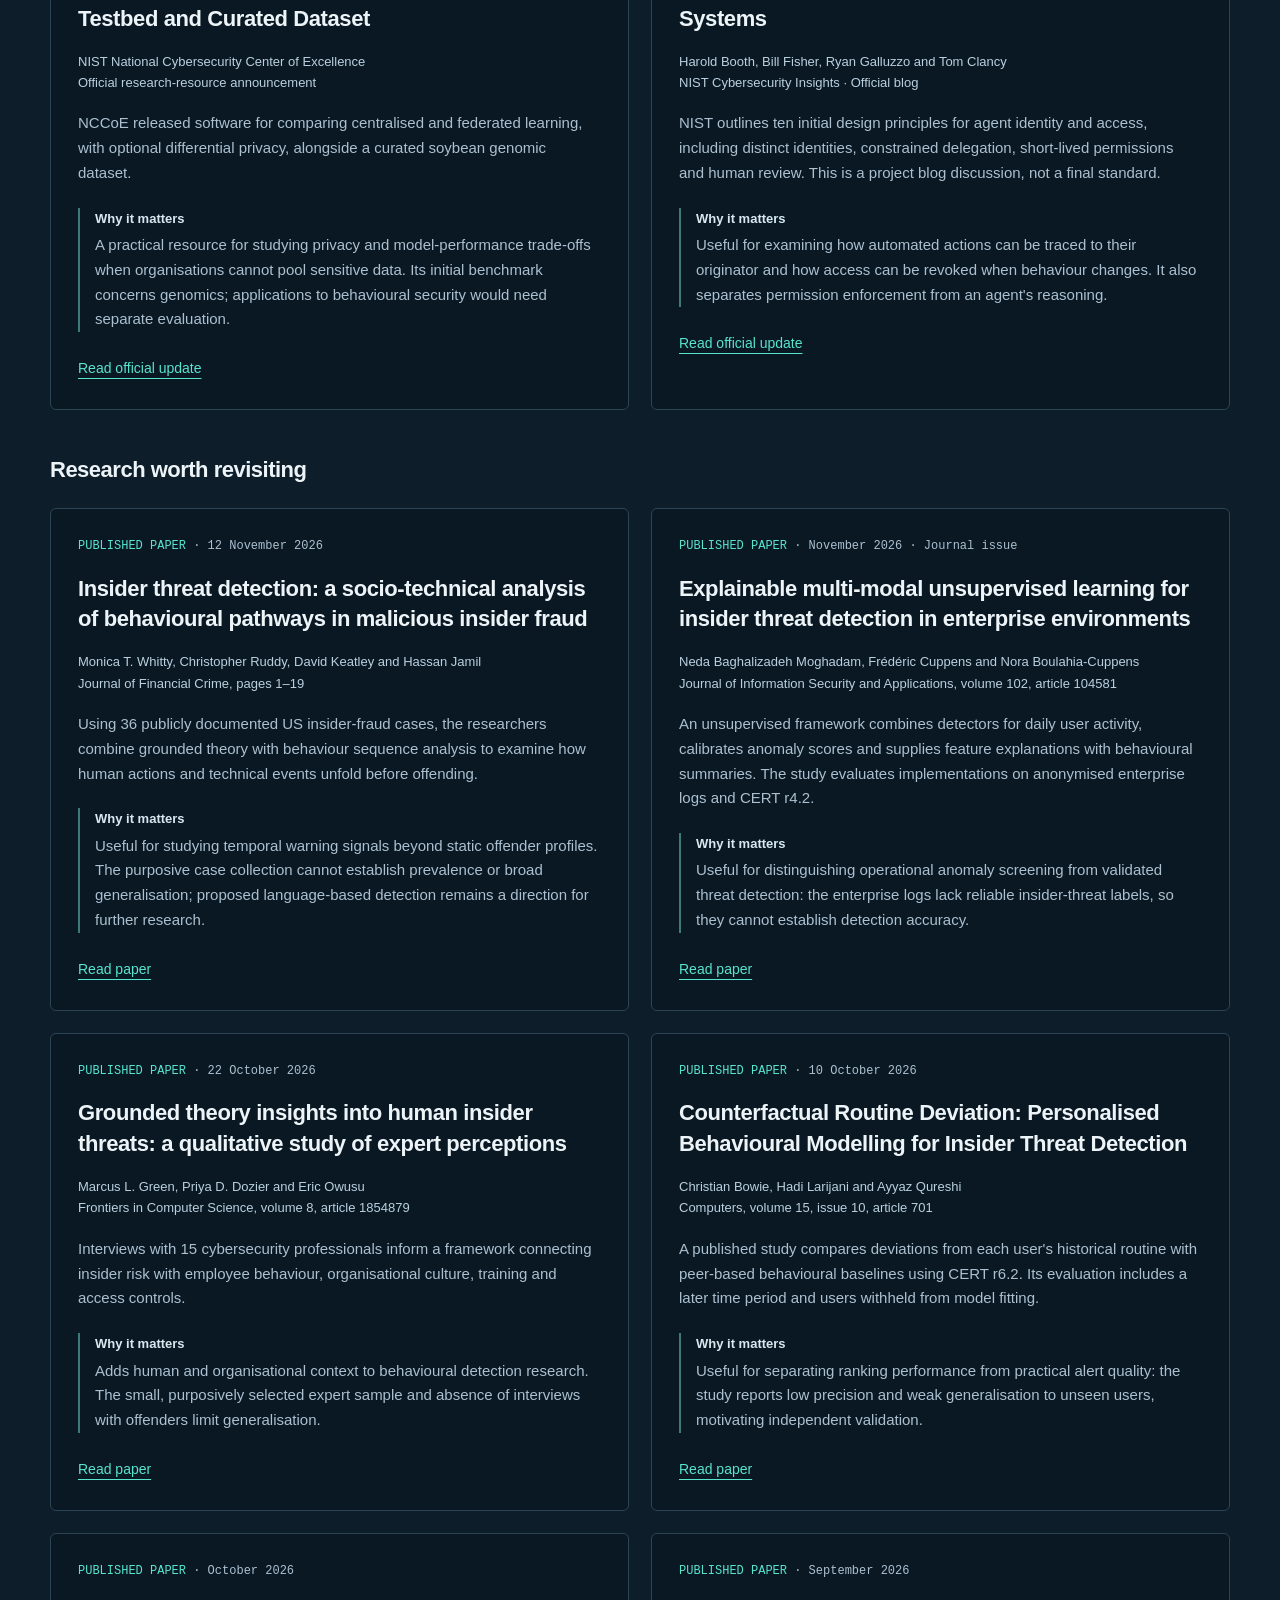
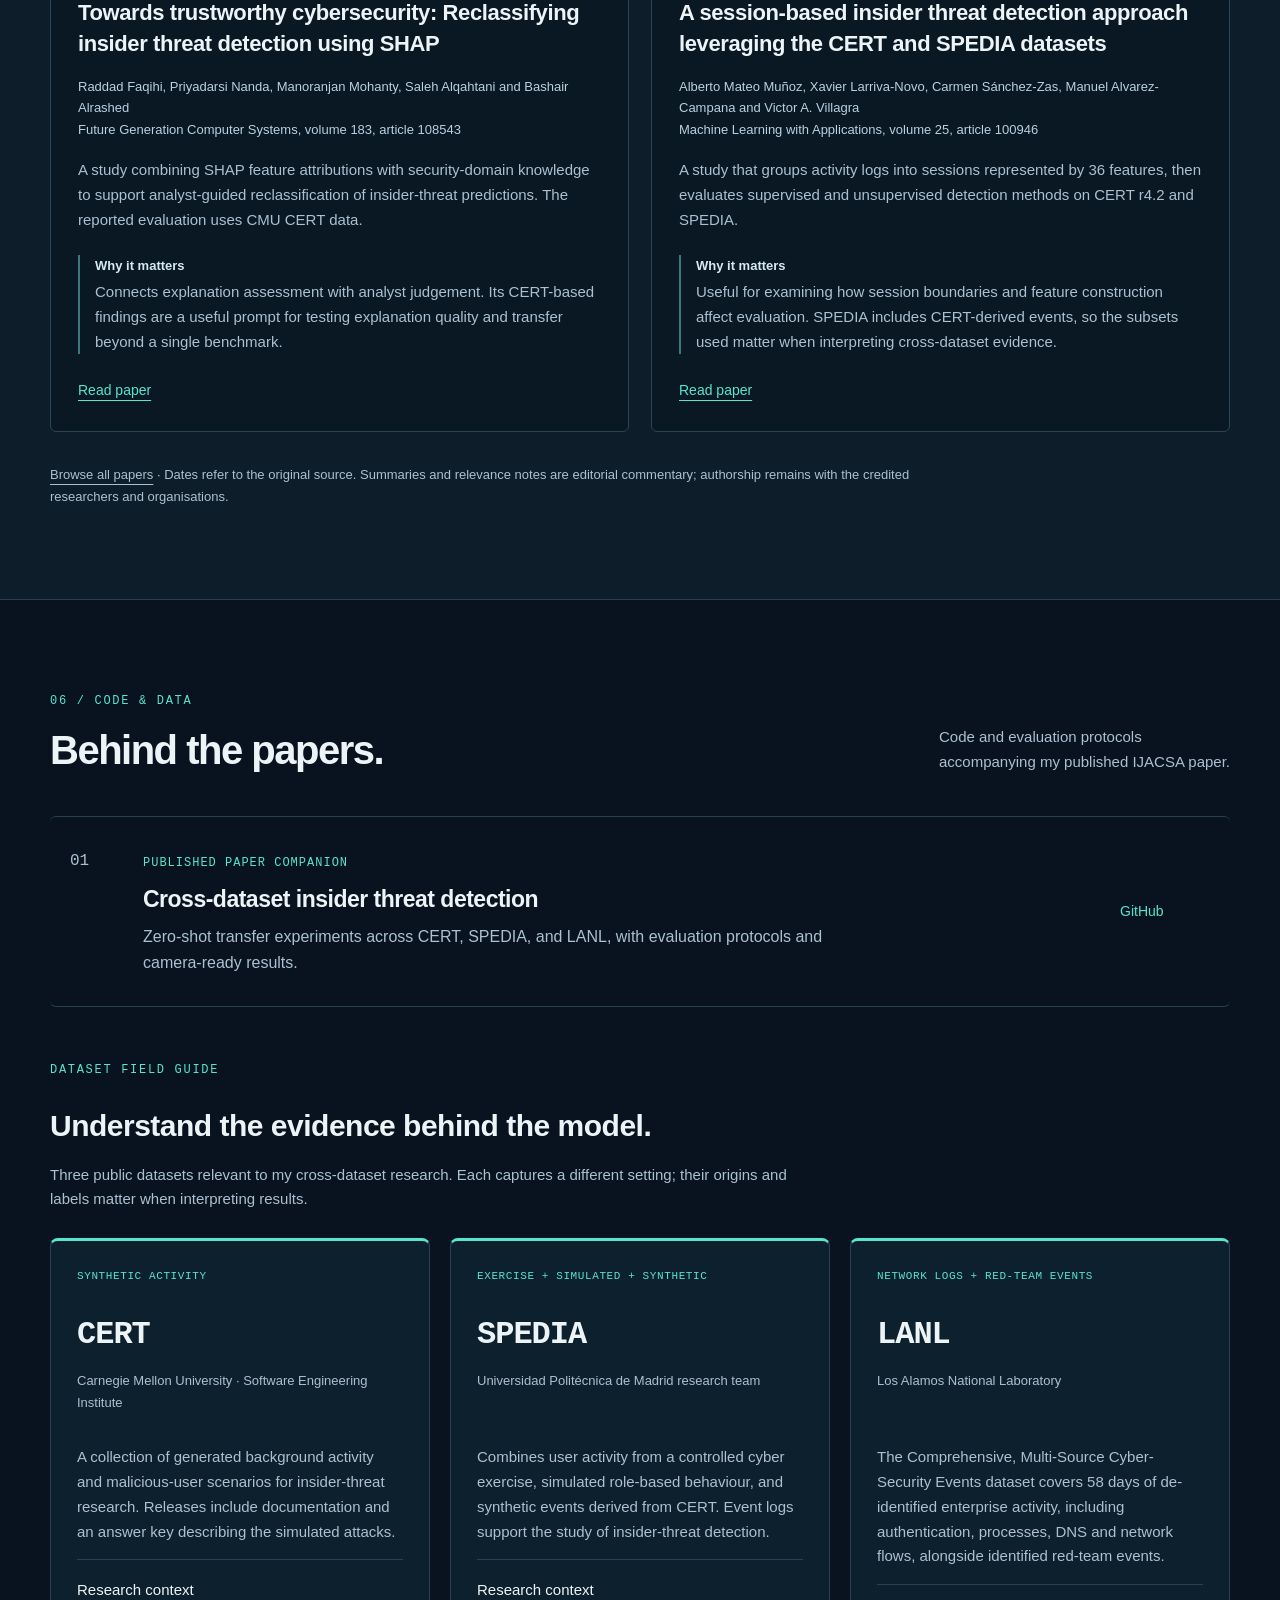
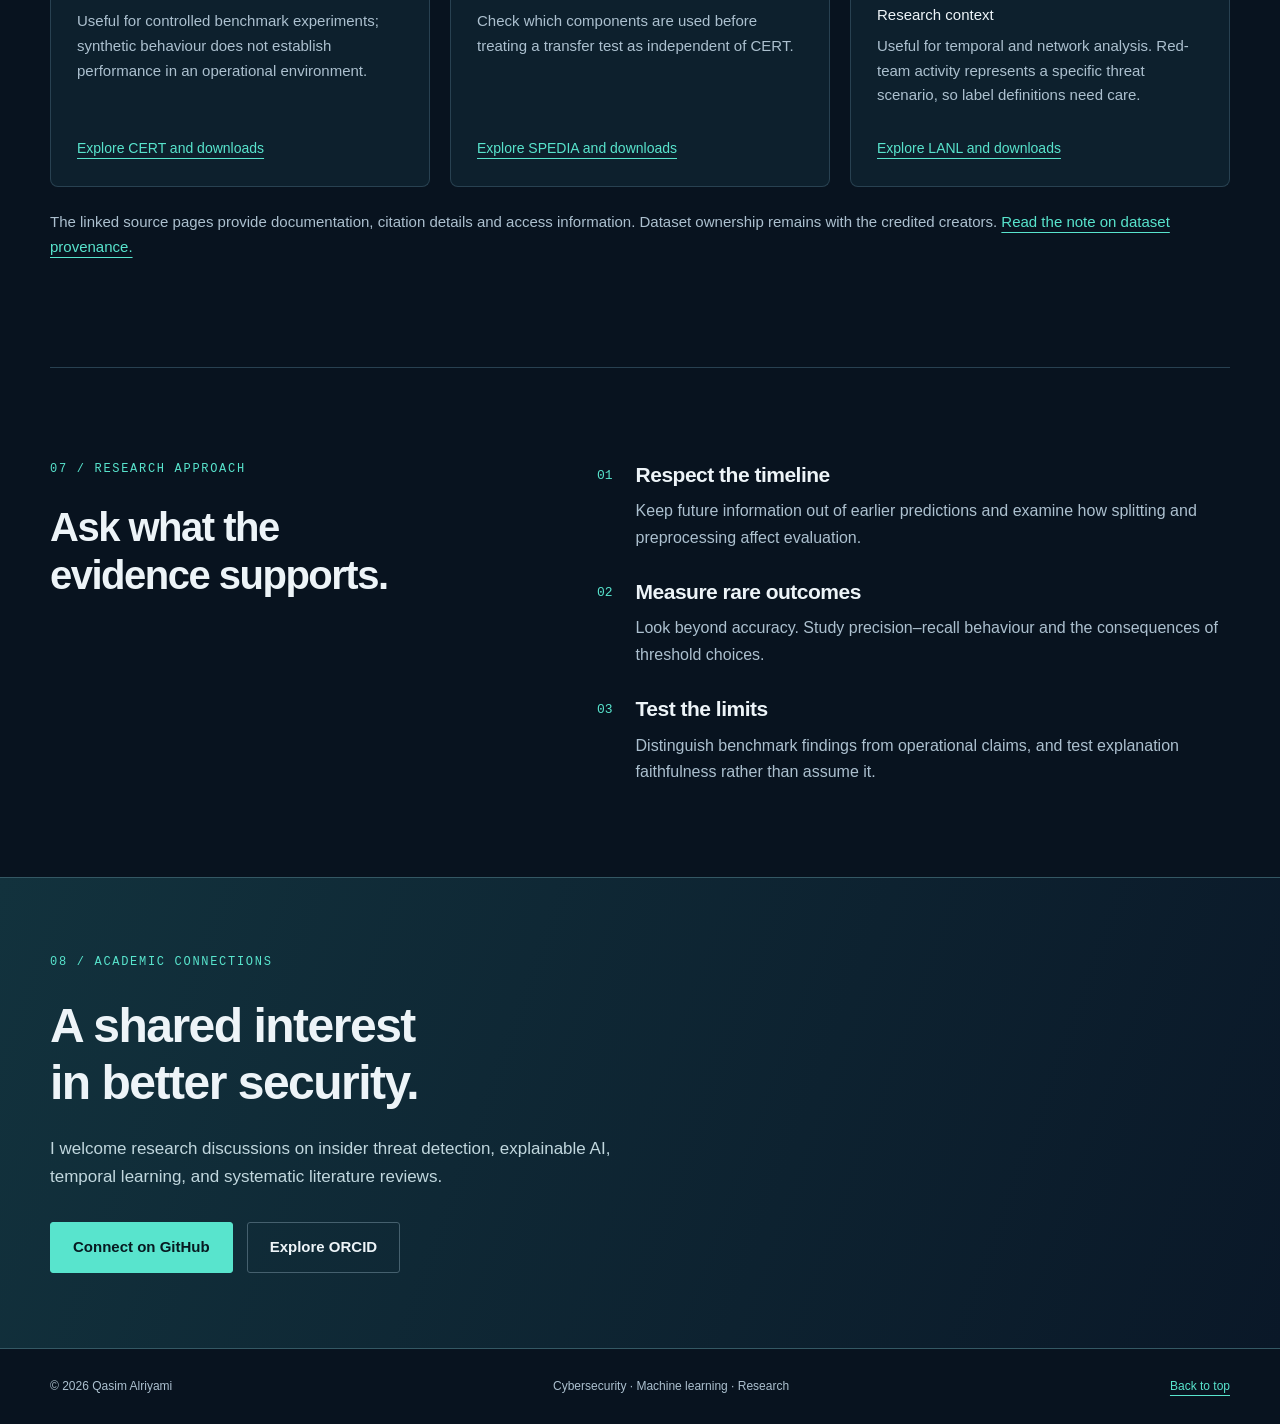
==== commit e3983832: "Refresh reading desk with insider fraud behavioural pathways study" ====
--- a/index.html
+++ b/index.html
@@ -52,13 +52,13 @@
 
   <section id="notes" class="section wrap" aria-labelledby="notes-title"><div class="section-heading horizontal"><div><p class="eyebrow">04 / RESEARCH NOTES</p><h2 id="notes-title">From the research notebook.</h2></div><p>Short, source-linked commentary<br>on evaluating AI for cybersecurity.</p></div><div class="notes-grid"><article class="note-card"><div class="note-card-top"><span class="note-topic">EVALUATION</span><span class="index">01</span></div><h3><a href="notes/beyond-a-benchmark-score.html">A high benchmark score is only a starting point</a></h3><p>Three questions to ask before interpreting an insider-threat detector’s headline result.</p><div class="note-card-bottom"><time datetime="2026-10-02">2 Oct 2026</time><a href="notes/beyond-a-benchmark-score.html" aria-label="Read note: A high benchmark score is only a starting point">Read note</a></div></article><article class="note-card"><div class="note-card-top"><span class="note-topic">DATASETS</span><span class="index">02</span></div><h3><a href="notes/dataset-provenance.html">Know what your dataset represents</a></h3><p>Why the origin of a security event matters as much as its label.</p><div class="note-card-bottom"><time datetime="2026-10-02">2 Oct 2026</time><a href="notes/dataset-provenance.html" aria-label="Read note: Know what your dataset represents">Read note</a></div></article><article class="note-card"><div class="note-card-top"><span class="note-topic">EXPLAINABLE AI</span><span class="index">03</span></div><h3><a href="notes/testing-explanations.html">An explanation needs its own evaluation</a></h3><p>A clear-looking visualisation is a starting point for investigation, not proof of faithfulness.</p><div class="note-card-bottom"><time datetime="2026-10-02">2 Oct 2026</time><a href="notes/testing-explanations.html" aria-label="Read note: An explanation needs its own evaluation">Read note</a></div></article></div></section>
   <!-- READING-DESK:START -->
-<section id="reading" class="section reading-section" aria-labelledby="reading-title"><div class="wrap"><div class="section-heading horizontal"><div><p class="eyebrow">05 / CURATED READING</p><h2 id="reading-title">On the reading desk.</h2></div><p class="reading-reviewed">Last reviewed<br><time datetime="2026-11-09">9 November 2026</time></p></div><p class="reading-intro">Selected news and published work by other researchers, with brief context on their relevance to behavioural security, trustworthy AI, and evaluation.</p><div class="reading-group"><h3>Recent developments</h3><div class="reading-news-grid"><article class="reading-card" id="reading-nist-ppfl-testbed-20261029"><p class="reading-meta">NEWS &amp; GUIDANCE <span>· 29 October 2026</span></p><h4><a href="https://www.nccoe.nist.gov/news-insights/privacy-preserving-federated-learning-ppfl-testbed-and-curated-dataset">Privacy-Preserving Federated Learning (PPFL) Testbed and Curated Dataset</a></h4><p class="reading-byline">NIST National Cybersecurity Center of Excellence<br>Official research-resource announcement</p><p>NCCoE released software for comparing centralised and federated learning, with optional differential privacy, alongside a curated soybean genomic dataset.</p><p class="reading-relevance"><strong>Why it matters</strong> A practical resource for studying privacy and model-performance trade-offs when organisations cannot pool sensitive data. Its initial benchmark concerns genomics; applications to behavioural security would need separate evaluation.</p><a class="text-link" href="https://www.nccoe.nist.gov/news-insights/privacy-preserving-federated-learning-ppfl-testbed-and-curated-dataset">Read official update</a></article>
-<article class="reading-card" id="reading-nist-agent-identity-design-tenets-20261027"><p class="reading-meta">NEWS &amp; GUIDANCE <span>· 27 October 2026</span></p><h4><a href="https://www.nist.gov/blogs/cybersecurity-insights/design-tenets-agent-identity-management-systems">Design Tenets for Agent Identity Management Systems</a></h4><p class="reading-byline">Harold Booth, Bill Fisher, Ryan Galluzzo and Tom Clancy<br>NIST Cybersecurity Insights · Official blog</p><p>NIST outlines ten initial design principles for agent identity and access, including distinct identities, constrained delegation, short-lived permissions and human review. This is a project blog discussion, not a final standard.</p><p class="reading-relevance"><strong>Why it matters</strong> Useful for examining how automated actions can be traced to their originator and how access can be revoked when behaviour changes. It also separates permission enforcement from an agent's reasoning.</p><a class="text-link" href="https://www.nist.gov/blogs/cybersecurity-insights/design-tenets-agent-identity-management-systems">Read official update</a></article></div></div><div class="reading-group"><h3>Research worth revisiting</h3><div class="reading-paper-grid"><article class="reading-card" id="reading-explainable-multimodal-ueba-2026"><p class="reading-meta">PUBLISHED PAPER <span>· November 2026 · Journal issue</span></p><h4><a href="https://www.sciencedirect.com/science/article/abs/pii/S2214212626002115">Explainable multi-modal unsupervised learning for insider threat detection in enterprise environments</a></h4><p class="reading-byline">Neda Baghalizadeh Moghadam, Frédéric Cuppens and Nora Boulahia-Cuppens<br>Journal of Information Security and Applications, volume 102, article 104581</p><p>An unsupervised framework combines detectors for daily user activity, calibrates anomaly scores and supplies feature explanations with behavioural summaries. The study evaluates implementations on anonymised enterprise logs and CERT r4.2.</p><p class="reading-relevance"><strong>Why it matters</strong> Useful for distinguishing operational anomaly screening from validated threat detection: the enterprise logs lack reliable insider-threat labels, so they cannot establish detection accuracy.</p><a class="text-link" href="https://www.sciencedirect.com/science/article/abs/pii/S2214212626002115">Read paper</a></article>
+<section id="reading" class="section reading-section" aria-labelledby="reading-title"><div class="wrap"><div class="section-heading horizontal"><div><p class="eyebrow">05 / CURATED READING</p><h2 id="reading-title">On the reading desk.</h2></div><p class="reading-reviewed">Last reviewed<br><time datetime="2026-11-16">16 November 2026</time></p></div><p class="reading-intro">Selected news and published work by other researchers, with brief context on their relevance to behavioural security, trustworthy AI, and evaluation.</p><div class="reading-group"><h3>Recent developments</h3><div class="reading-news-grid"><article class="reading-card" id="reading-nist-ppfl-testbed-20261029"><p class="reading-meta">NEWS &amp; GUIDANCE <span>· 29 October 2026</span></p><h4><a href="https://www.nccoe.nist.gov/news-insights/privacy-preserving-federated-learning-ppfl-testbed-and-curated-dataset">Privacy-Preserving Federated Learning (PPFL) Testbed and Curated Dataset</a></h4><p class="reading-byline">NIST National Cybersecurity Center of Excellence<br>Official research-resource announcement</p><p>NCCoE released software for comparing centralised and federated learning, with optional differential privacy, alongside a curated soybean genomic dataset.</p><p class="reading-relevance"><strong>Why it matters</strong> A practical resource for studying privacy and model-performance trade-offs when organisations cannot pool sensitive data. Its initial benchmark concerns genomics; applications to behavioural security would need separate evaluation.</p><a class="text-link" href="https://www.nccoe.nist.gov/news-insights/privacy-preserving-federated-learning-ppfl-testbed-and-curated-dataset">Read official update</a></article>
+<article class="reading-card" id="reading-nist-agent-identity-design-tenets-20261027"><p class="reading-meta">NEWS &amp; GUIDANCE <span>· 27 October 2026</span></p><h4><a href="https://www.nist.gov/blogs/cybersecurity-insights/design-tenets-agent-identity-management-systems">Design Tenets for Agent Identity Management Systems</a></h4><p class="reading-byline">Harold Booth, Bill Fisher, Ryan Galluzzo and Tom Clancy<br>NIST Cybersecurity Insights · Official blog</p><p>NIST outlines ten initial design principles for agent identity and access, including distinct identities, constrained delegation, short-lived permissions and human review. This is a project blog discussion, not a final standard.</p><p class="reading-relevance"><strong>Why it matters</strong> Useful for examining how automated actions can be traced to their originator and how access can be revoked when behaviour changes. It also separates permission enforcement from an agent's reasoning.</p><a class="text-link" href="https://www.nist.gov/blogs/cybersecurity-insights/design-tenets-agent-identity-management-systems">Read official update</a></article></div></div><div class="reading-group"><h3>Research worth revisiting</h3><div class="reading-paper-grid"><article class="reading-card" id="reading-insider-fraud-behavioural-pathways-2026"><p class="reading-meta">PUBLISHED PAPER <span>· 12 November 2026</span></p><h4><a href="https://www.emerald.com/jfc/article/doi/10.1108/JFC-04-2026-0185/1408262/Insider-threat-detection-a-socio-technical">Insider threat detection: a socio-technical analysis of behavioural pathways in malicious insider fraud</a></h4><p class="reading-byline">Monica T. Whitty, Christopher Ruddy, David Keatley and Hassan Jamil<br>Journal of Financial Crime, pages 1–19</p><p>Using 36 publicly documented US insider-fraud cases, the researchers combine grounded theory with behaviour sequence analysis to examine how human actions and technical events unfold before offending.</p><p class="reading-relevance"><strong>Why it matters</strong> Useful for studying temporal warning signals beyond static offender profiles. The purposive case collection cannot establish prevalence or broad generalisation; proposed language-based detection remains a direction for further research.</p><a class="text-link" href="https://www.emerald.com/jfc/article/doi/10.1108/JFC-04-2026-0185/1408262/Insider-threat-detection-a-socio-technical">Read paper</a></article>
+<article class="reading-card" id="reading-explainable-multimodal-ueba-2026"><p class="reading-meta">PUBLISHED PAPER <span>· November 2026 · Journal issue</span></p><h4><a href="https://www.sciencedirect.com/science/article/abs/pii/S2214212626002115">Explainable multi-modal unsupervised learning for insider threat detection in enterprise environments</a></h4><p class="reading-byline">Neda Baghalizadeh Moghadam, Frédéric Cuppens and Nora Boulahia-Cuppens<br>Journal of Information Security and Applications, volume 102, article 104581</p><p>An unsupervised framework combines detectors for daily user activity, calibrates anomaly scores and supplies feature explanations with behavioural summaries. The study evaluates implementations on anonymised enterprise logs and CERT r4.2.</p><p class="reading-relevance"><strong>Why it matters</strong> Useful for distinguishing operational anomaly screening from validated threat detection: the enterprise logs lack reliable insider-threat labels, so they cannot establish detection accuracy.</p><a class="text-link" href="https://www.sciencedirect.com/science/article/abs/pii/S2214212626002115">Read paper</a></article>
 <article class="reading-card" id="reading-human-insider-expert-perceptions-2026"><p class="reading-meta">PUBLISHED PAPER <span>· 22 October 2026</span></p><h4><a href="https://www.frontiersin.org/journals/computer-science/articles/10.3389/fcomp.2026.1854879/full">Grounded theory insights into human insider threats: a qualitative study of expert perceptions</a></h4><p class="reading-byline">Marcus L. Green, Priya D. Dozier and Eric Owusu<br>Frontiers in Computer Science, volume 8, article 1854879</p><p>Interviews with 15 cybersecurity professionals inform a framework connecting insider risk with employee behaviour, organisational culture, training and access controls.</p><p class="reading-relevance"><strong>Why it matters</strong> Adds human and organisational context to behavioural detection research. The small, purposively selected expert sample and absence of interviews with offenders limit generalisation.</p><a class="text-link" href="https://www.frontiersin.org/journals/computer-science/articles/10.3389/fcomp.2026.1854879/full">Read paper</a></article>
 <article class="reading-card" id="reading-counterfactual-routine-deviation-2026"><p class="reading-meta">PUBLISHED PAPER <span>· 10 October 2026</span></p><h4><a href="https://researchonline.gcu.ac.uk/en/publications/counterfactual-routine-deviation-personalised-behavioural-modelli/">Counterfactual Routine Deviation: Personalised Behavioural Modelling for Insider Threat Detection</a></h4><p class="reading-byline">Christian Bowie, Hadi Larijani and Ayyaz Qureshi<br>Computers, volume 15, issue 10, article 701</p><p>A published study compares deviations from each user's historical routine with peer-based behavioural baselines using CERT r6.2. Its evaluation includes a later time period and users withheld from model fitting.</p><p class="reading-relevance"><strong>Why it matters</strong> Useful for separating ranking performance from practical alert quality: the study reports low precision and weak generalisation to unseen users, motivating independent validation.</p><a class="text-link" href="https://researchonline.gcu.ac.uk/en/publications/counterfactual-routine-deviation-personalised-behavioural-modelli/">Read paper</a></article>
 <article class="reading-card" id="reading-shap-insider-reclassification-2026"><p class="reading-meta">PUBLISHED PAPER <span>· October 2026</span></p><h4><a href="https://www.sciencedirect.com/science/article/pii/S0167739X26001779">Towards trustworthy cybersecurity: Reclassifying insider threat detection using SHAP</a></h4><p class="reading-byline">Raddad Faqihi, Priyadarsi Nanda, Manoranjan Mohanty, Saleh Alqahtani and Bashair Alrashed<br>Future Generation Computer Systems, volume 183, article 108543</p><p>A study combining SHAP feature attributions with security-domain knowledge to support analyst-guided reclassification of insider-threat predictions. The reported evaluation uses CMU CERT data.</p><p class="reading-relevance"><strong>Why it matters</strong> Connects explanation assessment with analyst judgement. Its CERT-based findings are a useful prompt for testing explanation quality and transfer beyond a single benchmark.</p><a class="text-link" href="https://www.sciencedirect.com/science/article/pii/S0167739X26001779">Read paper</a></article>
-<article class="reading-card" id="reading-session-cert-spedia-2026"><p class="reading-meta">PUBLISHED PAPER <span>· September 2026</span></p><h4><a href="https://www.sciencedirect.com/science/article/pii/S2666827026001118">A session-based insider threat detection approach leveraging the CERT and SPEDIA datasets</a></h4><p class="reading-byline">Alberto Mateo Muñoz, Xavier Larriva-Novo, Carmen Sánchez-Zas, Manuel Alvarez-Campana and Victor A. Villagra<br>Machine Learning with Applications, volume 25, article 100946</p><p>A study that groups activity logs into sessions represented by 36 features, then evaluates supervised and unsupervised detection methods on CERT r4.2 and SPEDIA.</p><p class="reading-relevance"><strong>Why it matters</strong> Useful for examining how session boundaries and feature construction affect evaluation. SPEDIA includes CERT-derived events, so the subsets used matter when interpreting cross-dataset evidence.</p><a class="text-link" href="https://www.sciencedirect.com/science/article/pii/S2666827026001118">Read paper</a></article>
-<article class="reading-card" id="reading-saliency-sanity-2018"><p class="reading-meta">PUBLISHED PAPER <span>· 2018 · Foundational reading</span></p><h4><a href="https://papers.nips.cc/paper/2018/hash/294a8ed24b1ad22ec2e7efea049b8737-Abstract.html">Sanity Checks for Saliency Maps</a></h4><p class="reading-byline">Julius Adebayo and colleagues<br>NeurIPS 2018</p><p>A study of how to evaluate saliency methods, showing why visually convincing explanations alone are insufficient evidence of reliability.</p><p class="reading-relevance"><strong>Why it matters</strong> A starting point for designing checks of whether an explanation depends on what a model has learned.</p><a class="text-link" href="https://papers.nips.cc/paper/2018/hash/294a8ed24b1ad22ec2e7efea049b8737-Abstract.html">Read paper</a></article></div></div><p class="reading-footnote"><a href="papers.html">Browse all papers</a> · Dates refer to the original source. Summaries and relevance notes are editorial commentary; authorship remains with the credited researchers and organisations.</p></div></section>
+<article class="reading-card" id="reading-session-cert-spedia-2026"><p class="reading-meta">PUBLISHED PAPER <span>· September 2026</span></p><h4><a href="https://www.sciencedirect.com/science/article/pii/S2666827026001118">A session-based insider threat detection approach leveraging the CERT and SPEDIA datasets</a></h4><p class="reading-byline">Alberto Mateo Muñoz, Xavier Larriva-Novo, Carmen Sánchez-Zas, Manuel Alvarez-Campana and Victor A. Villagra<br>Machine Learning with Applications, volume 25, article 100946</p><p>A study that groups activity logs into sessions represented by 36 features, then evaluates supervised and unsupervised detection methods on CERT r4.2 and SPEDIA.</p><p class="reading-relevance"><strong>Why it matters</strong> Useful for examining how session boundaries and feature construction affect evaluation. SPEDIA includes CERT-derived events, so the subsets used matter when interpreting cross-dataset evidence.</p><a class="text-link" href="https://www.sciencedirect.com/science/article/pii/S2666827026001118">Read paper</a></article></div></div><p class="reading-footnote"><a href="papers.html">Browse all papers</a> · Dates refer to the original source. Summaries and relevance notes are editorial commentary; authorship remains with the credited researchers and organisations.</p></div></section>
   <!-- READING-DESK:END -->
   <section id="code" class="section wrap" aria-labelledby="code-title"><div class="section-heading horizontal"><div><p class="eyebrow">06 / CODE &amp; DATA</p><h2 id="code-title">Behind the papers.</h2></div><p>Code and evaluation protocols<br>accompanying my published IJACSA paper.</p></div>
     <div class="code-list"><a class="repo" href="https://github.com/alriyami7777-alt/crossdataset-insider-threat"><span class="repo-number">01</span><div><span class="repo-label">PUBLISHED PAPER COMPANION</span><h3>Cross-dataset insider threat detection</h3><p>Zero-shot transfer experiments across CERT, SPEDIA, and LANL, with evaluation protocols and camera-ready results.</p></div><span class="repo-action">GitHub</span></a></div>
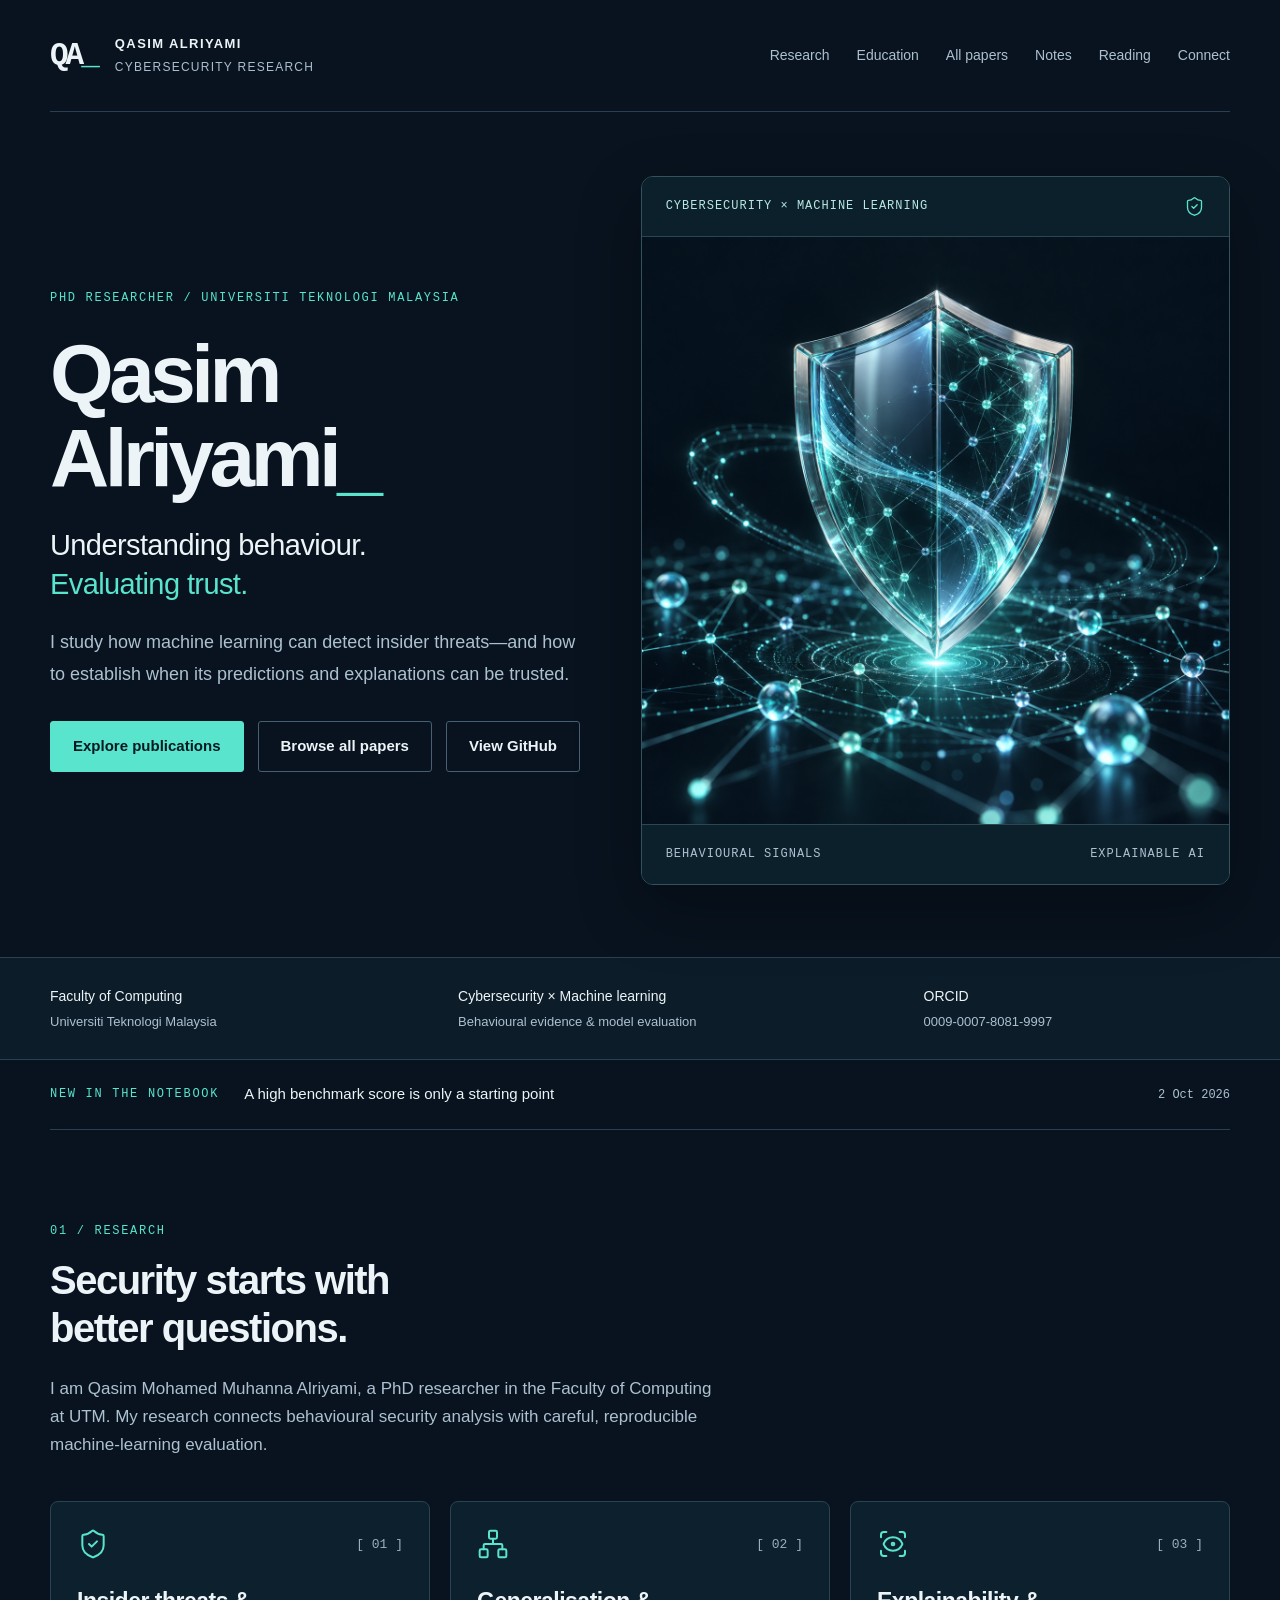
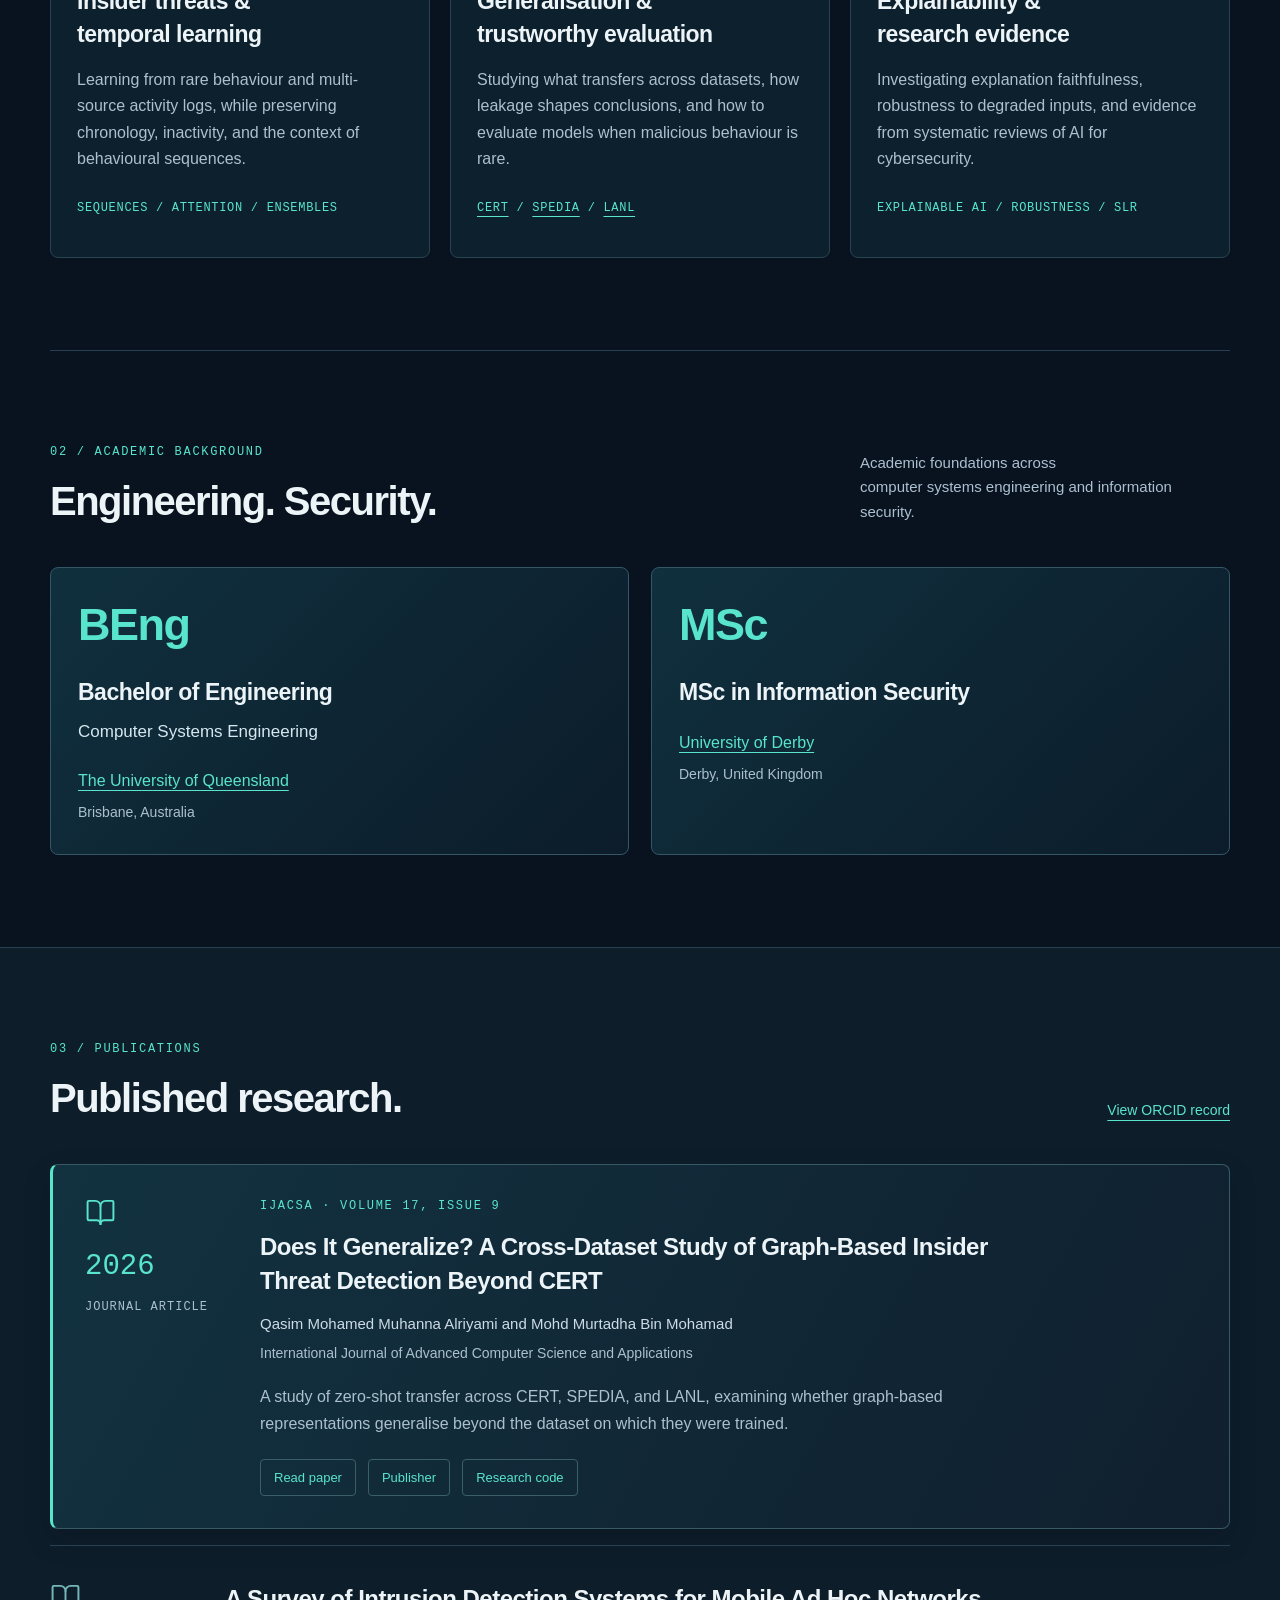
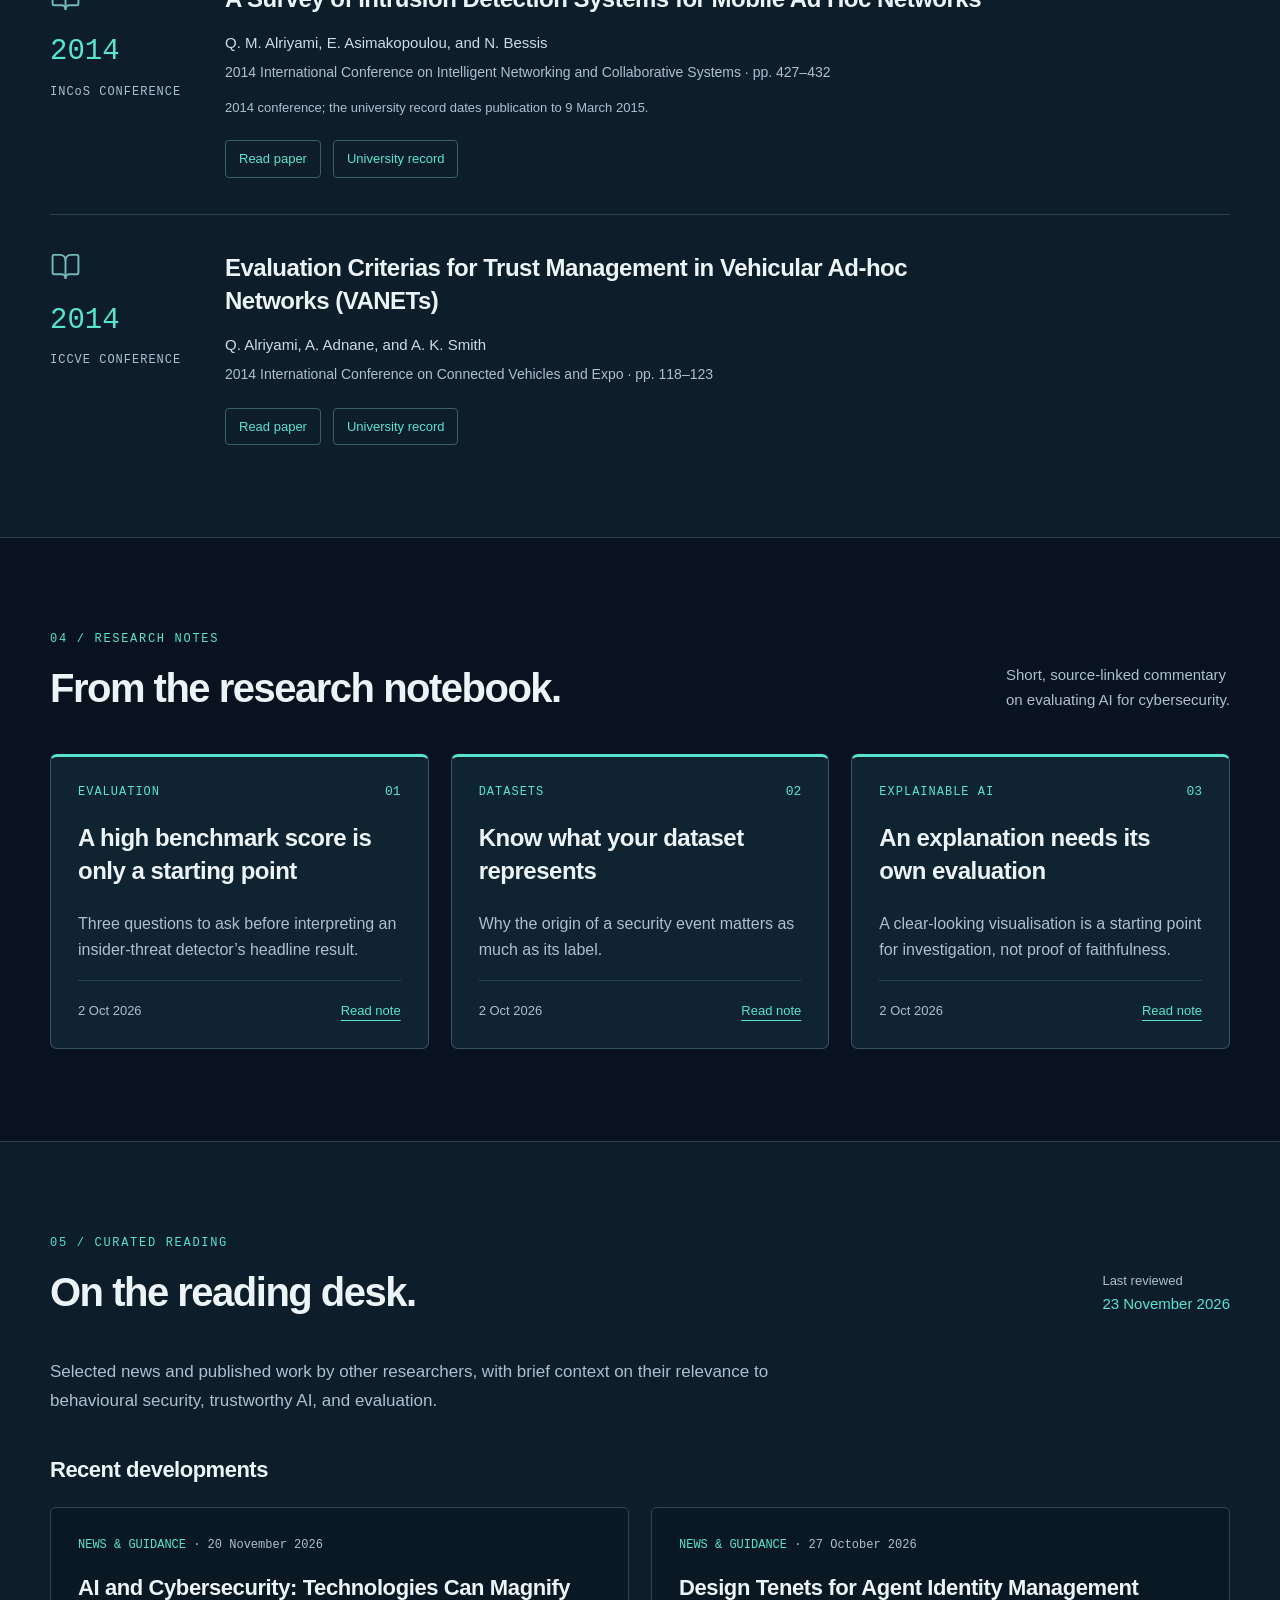
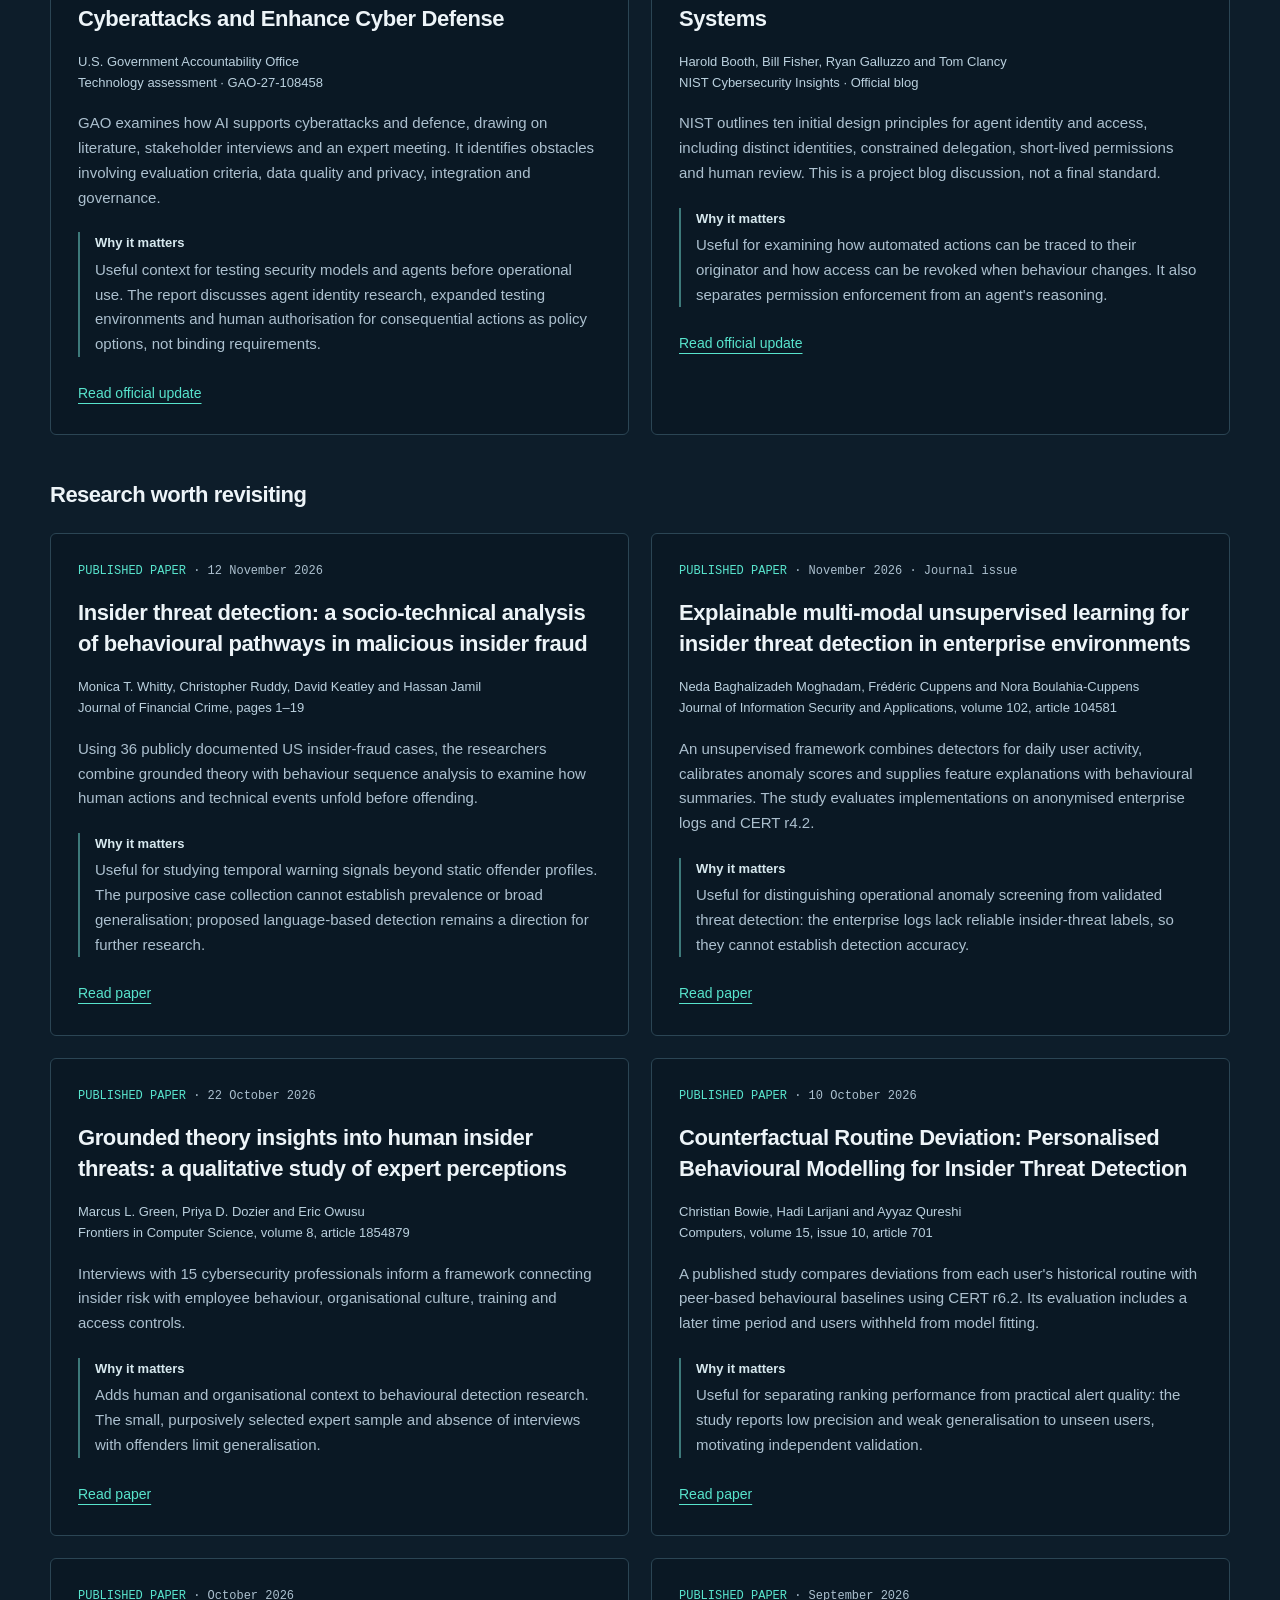
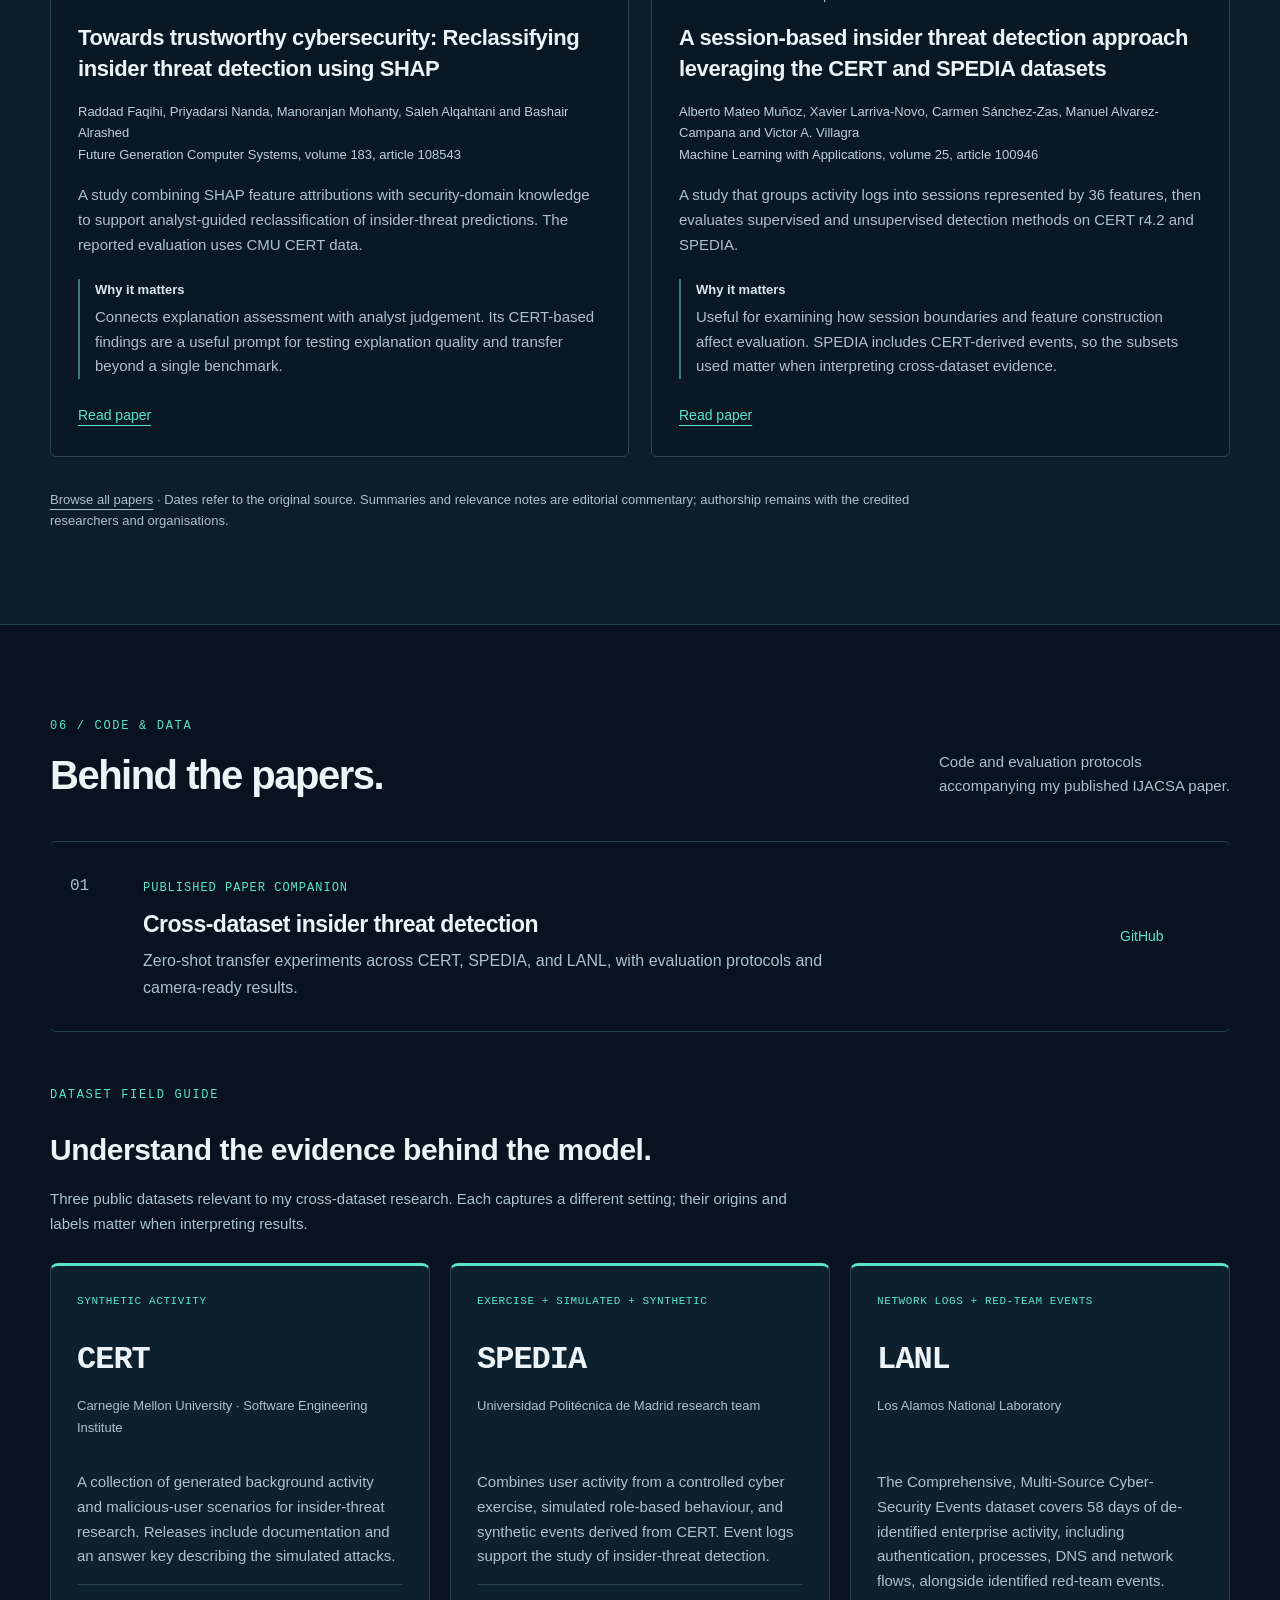
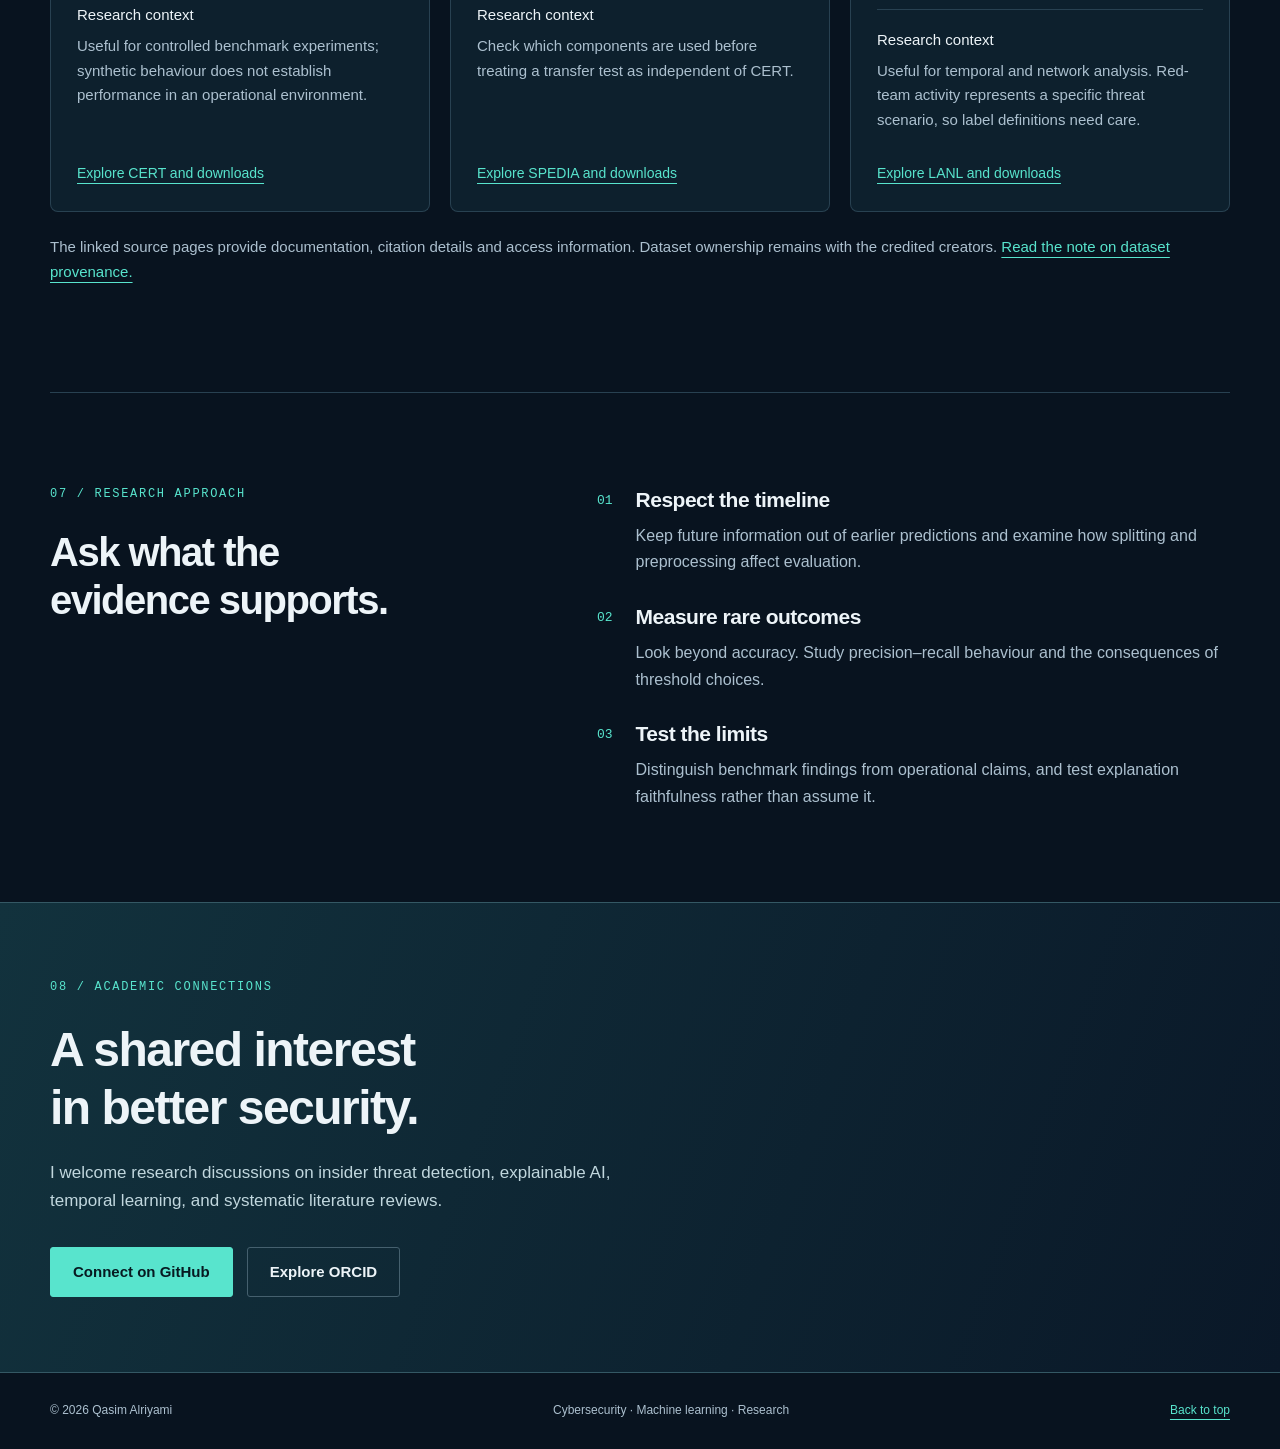
==== commit 0500a231: "Refresh reading desk with GAO AI cybersecurity assessment" ====
--- a/index.html
+++ b/index.html
@@ -52,7 +52,7 @@
 
   <section id="notes" class="section wrap" aria-labelledby="notes-title"><div class="section-heading horizontal"><div><p class="eyebrow">04 / RESEARCH NOTES</p><h2 id="notes-title">From the research notebook.</h2></div><p>Short, source-linked commentary<br>on evaluating AI for cybersecurity.</p></div><div class="notes-grid"><article class="note-card"><div class="note-card-top"><span class="note-topic">EVALUATION</span><span class="index">01</span></div><h3><a href="notes/beyond-a-benchmark-score.html">A high benchmark score is only a starting point</a></h3><p>Three questions to ask before interpreting an insider-threat detector’s headline result.</p><div class="note-card-bottom"><time datetime="2026-10-02">2 Oct 2026</time><a href="notes/beyond-a-benchmark-score.html" aria-label="Read note: A high benchmark score is only a starting point">Read note</a></div></article><article class="note-card"><div class="note-card-top"><span class="note-topic">DATASETS</span><span class="index">02</span></div><h3><a href="notes/dataset-provenance.html">Know what your dataset represents</a></h3><p>Why the origin of a security event matters as much as its label.</p><div class="note-card-bottom"><time datetime="2026-10-02">2 Oct 2026</time><a href="notes/dataset-provenance.html" aria-label="Read note: Know what your dataset represents">Read note</a></div></article><article class="note-card"><div class="note-card-top"><span class="note-topic">EXPLAINABLE AI</span><span class="index">03</span></div><h3><a href="notes/testing-explanations.html">An explanation needs its own evaluation</a></h3><p>A clear-looking visualisation is a starting point for investigation, not proof of faithfulness.</p><div class="note-card-bottom"><time datetime="2026-10-02">2 Oct 2026</time><a href="notes/testing-explanations.html" aria-label="Read note: An explanation needs its own evaluation">Read note</a></div></article></div></section>
   <!-- READING-DESK:START -->
-<section id="reading" class="section reading-section" aria-labelledby="reading-title"><div class="wrap"><div class="section-heading horizontal"><div><p class="eyebrow">05 / CURATED READING</p><h2 id="reading-title">On the reading desk.</h2></div><p class="reading-reviewed">Last reviewed<br><time datetime="2026-11-16">16 November 2026</time></p></div><p class="reading-intro">Selected news and published work by other researchers, with brief context on their relevance to behavioural security, trustworthy AI, and evaluation.</p><div class="reading-group"><h3>Recent developments</h3><div class="reading-news-grid"><article class="reading-card" id="reading-nist-ppfl-testbed-20261029"><p class="reading-meta">NEWS &amp; GUIDANCE <span>· 29 October 2026</span></p><h4><a href="https://www.nccoe.nist.gov/news-insights/privacy-preserving-federated-learning-ppfl-testbed-and-curated-dataset">Privacy-Preserving Federated Learning (PPFL) Testbed and Curated Dataset</a></h4><p class="reading-byline">NIST National Cybersecurity Center of Excellence<br>Official research-resource announcement</p><p>NCCoE released software for comparing centralised and federated learning, with optional differential privacy, alongside a curated soybean genomic dataset.</p><p class="reading-relevance"><strong>Why it matters</strong> A practical resource for studying privacy and model-performance trade-offs when organisations cannot pool sensitive data. Its initial benchmark concerns genomics; applications to behavioural security would need separate evaluation.</p><a class="text-link" href="https://www.nccoe.nist.gov/news-insights/privacy-preserving-federated-learning-ppfl-testbed-and-curated-dataset">Read official update</a></article>
+<section id="reading" class="section reading-section" aria-labelledby="reading-title"><div class="wrap"><div class="section-heading horizontal"><div><p class="eyebrow">05 / CURATED READING</p><h2 id="reading-title">On the reading desk.</h2></div><p class="reading-reviewed">Last reviewed<br><time datetime="2026-11-23">23 November 2026</time></p></div><p class="reading-intro">Selected news and published work by other researchers, with brief context on their relevance to behavioural security, trustworthy AI, and evaluation.</p><div class="reading-group"><h3>Recent developments</h3><div class="reading-news-grid"><article class="reading-card" id="reading-gao-ai-cybersecurity-20261120"><p class="reading-meta">NEWS &amp; GUIDANCE <span>· 20 November 2026</span></p><h4><a href="https://www.gao.gov/products/gao-27-108458">AI and Cybersecurity: Technologies Can Magnify Cyberattacks and Enhance Cyber Defense</a></h4><p class="reading-byline">U.S. Government Accountability Office<br>Technology assessment · GAO-27-108458</p><p>GAO examines how AI supports cyberattacks and defence, drawing on literature, stakeholder interviews and an expert meeting. It identifies obstacles involving evaluation criteria, data quality and privacy, integration and governance.</p><p class="reading-relevance"><strong>Why it matters</strong> Useful context for testing security models and agents before operational use. The report discusses agent identity research, expanded testing environments and human authorisation for consequential actions as policy options, not binding requirements.</p><a class="text-link" href="https://www.gao.gov/products/gao-27-108458">Read official update</a></article>
 <article class="reading-card" id="reading-nist-agent-identity-design-tenets-20261027"><p class="reading-meta">NEWS &amp; GUIDANCE <span>· 27 October 2026</span></p><h4><a href="https://www.nist.gov/blogs/cybersecurity-insights/design-tenets-agent-identity-management-systems">Design Tenets for Agent Identity Management Systems</a></h4><p class="reading-byline">Harold Booth, Bill Fisher, Ryan Galluzzo and Tom Clancy<br>NIST Cybersecurity Insights · Official blog</p><p>NIST outlines ten initial design principles for agent identity and access, including distinct identities, constrained delegation, short-lived permissions and human review. This is a project blog discussion, not a final standard.</p><p class="reading-relevance"><strong>Why it matters</strong> Useful for examining how automated actions can be traced to their originator and how access can be revoked when behaviour changes. It also separates permission enforcement from an agent's reasoning.</p><a class="text-link" href="https://www.nist.gov/blogs/cybersecurity-insights/design-tenets-agent-identity-management-systems">Read official update</a></article></div></div><div class="reading-group"><h3>Research worth revisiting</h3><div class="reading-paper-grid"><article class="reading-card" id="reading-insider-fraud-behavioural-pathways-2026"><p class="reading-meta">PUBLISHED PAPER <span>· 12 November 2026</span></p><h4><a href="https://www.emerald.com/jfc/article/doi/10.1108/JFC-04-2026-0185/1408262/Insider-threat-detection-a-socio-technical">Insider threat detection: a socio-technical analysis of behavioural pathways in malicious insider fraud</a></h4><p class="reading-byline">Monica T. Whitty, Christopher Ruddy, David Keatley and Hassan Jamil<br>Journal of Financial Crime, pages 1–19</p><p>Using 36 publicly documented US insider-fraud cases, the researchers combine grounded theory with behaviour sequence analysis to examine how human actions and technical events unfold before offending.</p><p class="reading-relevance"><strong>Why it matters</strong> Useful for studying temporal warning signals beyond static offender profiles. The purposive case collection cannot establish prevalence or broad generalisation; proposed language-based detection remains a direction for further research.</p><a class="text-link" href="https://www.emerald.com/jfc/article/doi/10.1108/JFC-04-2026-0185/1408262/Insider-threat-detection-a-socio-technical">Read paper</a></article>
 <article class="reading-card" id="reading-explainable-multimodal-ueba-2026"><p class="reading-meta">PUBLISHED PAPER <span>· November 2026 · Journal issue</span></p><h4><a href="https://www.sciencedirect.com/science/article/abs/pii/S2214212626002115">Explainable multi-modal unsupervised learning for insider threat detection in enterprise environments</a></h4><p class="reading-byline">Neda Baghalizadeh Moghadam, Frédéric Cuppens and Nora Boulahia-Cuppens<br>Journal of Information Security and Applications, volume 102, article 104581</p><p>An unsupervised framework combines detectors for daily user activity, calibrates anomaly scores and supplies feature explanations with behavioural summaries. The study evaluates implementations on anonymised enterprise logs and CERT r4.2.</p><p class="reading-relevance"><strong>Why it matters</strong> Useful for distinguishing operational anomaly screening from validated threat detection: the enterprise logs lack reliable insider-threat labels, so they cannot establish detection accuracy.</p><a class="text-link" href="https://www.sciencedirect.com/science/article/abs/pii/S2214212626002115">Read paper</a></article>
 <article class="reading-card" id="reading-human-insider-expert-perceptions-2026"><p class="reading-meta">PUBLISHED PAPER <span>· 22 October 2026</span></p><h4><a href="https://www.frontiersin.org/journals/computer-science/articles/10.3389/fcomp.2026.1854879/full">Grounded theory insights into human insider threats: a qualitative study of expert perceptions</a></h4><p class="reading-byline">Marcus L. Green, Priya D. Dozier and Eric Owusu<br>Frontiers in Computer Science, volume 8, article 1854879</p><p>Interviews with 15 cybersecurity professionals inform a framework connecting insider risk with employee behaviour, organisational culture, training and access controls.</p><p class="reading-relevance"><strong>Why it matters</strong> Adds human and organisational context to behavioural detection research. The small, purposively selected expert sample and absence of interviews with offenders limit generalisation.</p><a class="text-link" href="https://www.frontiersin.org/journals/computer-science/articles/10.3389/fcomp.2026.1854879/full">Read paper</a></article>
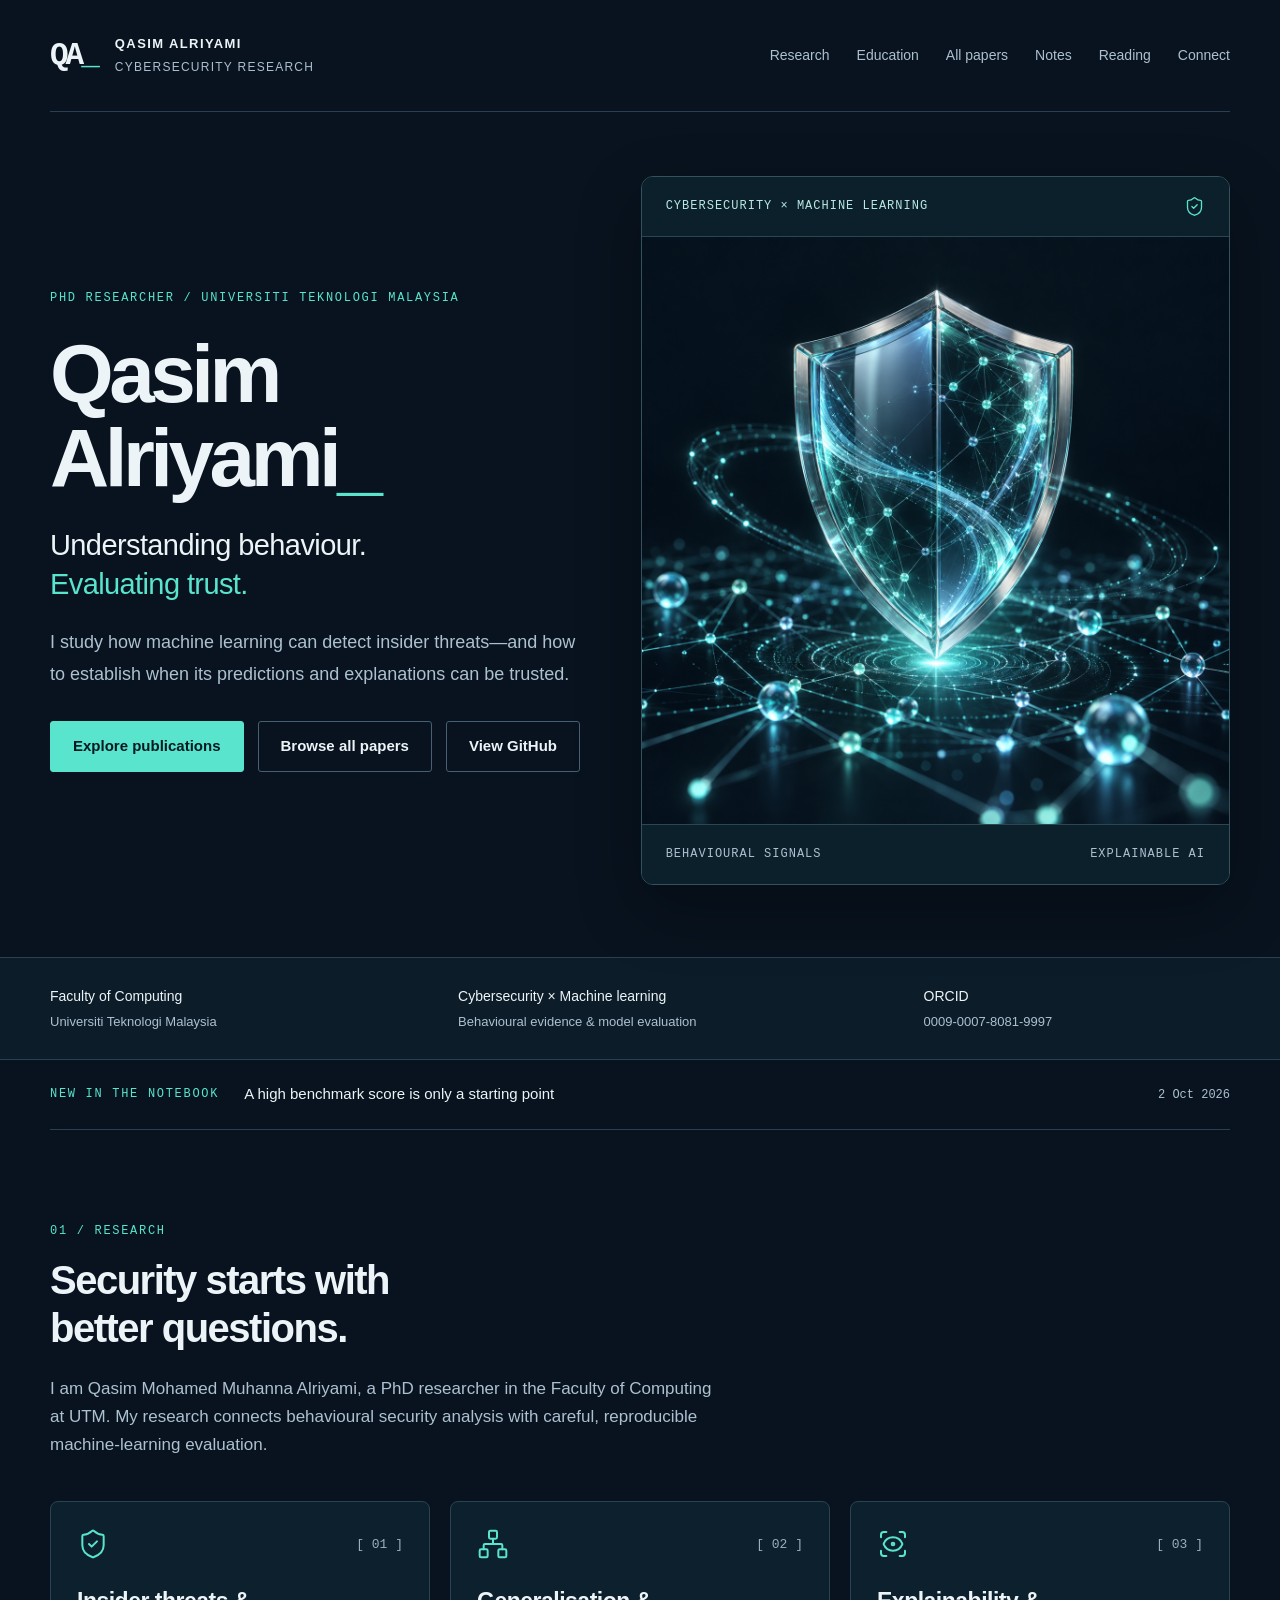
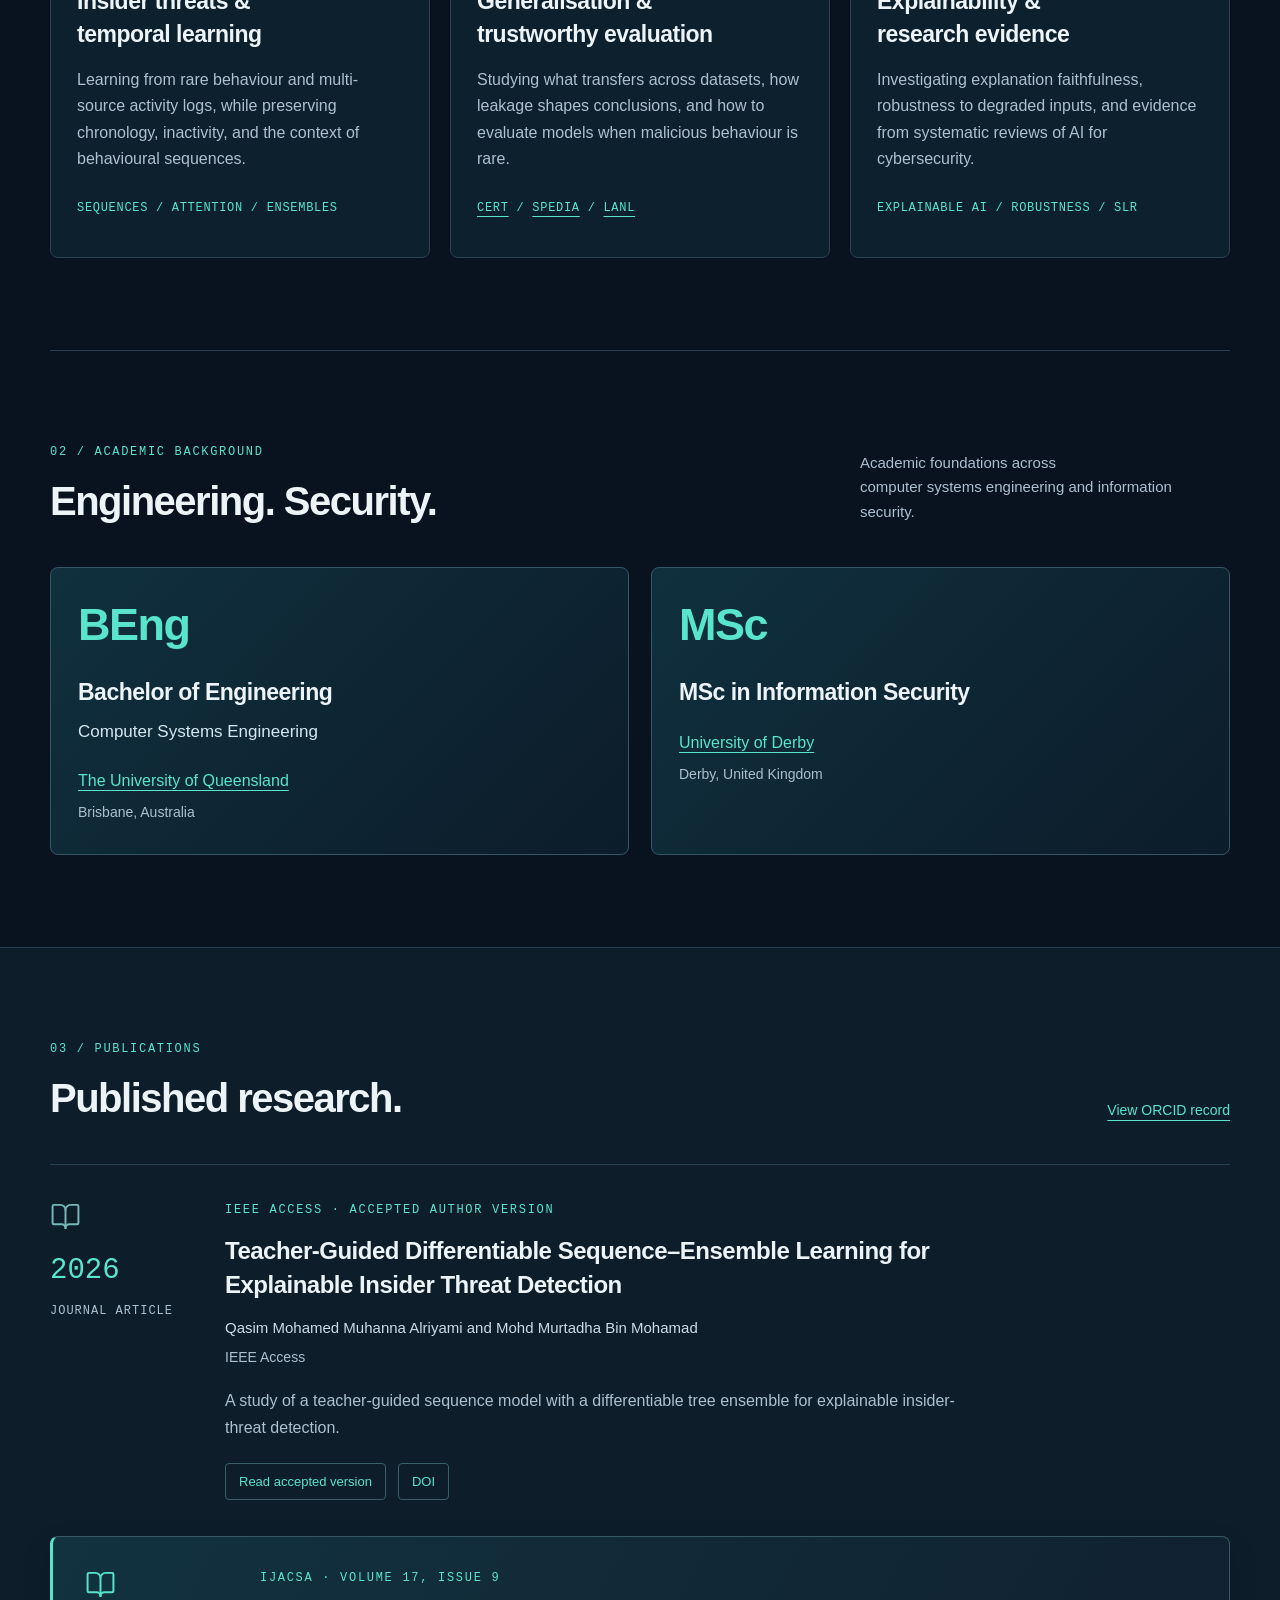
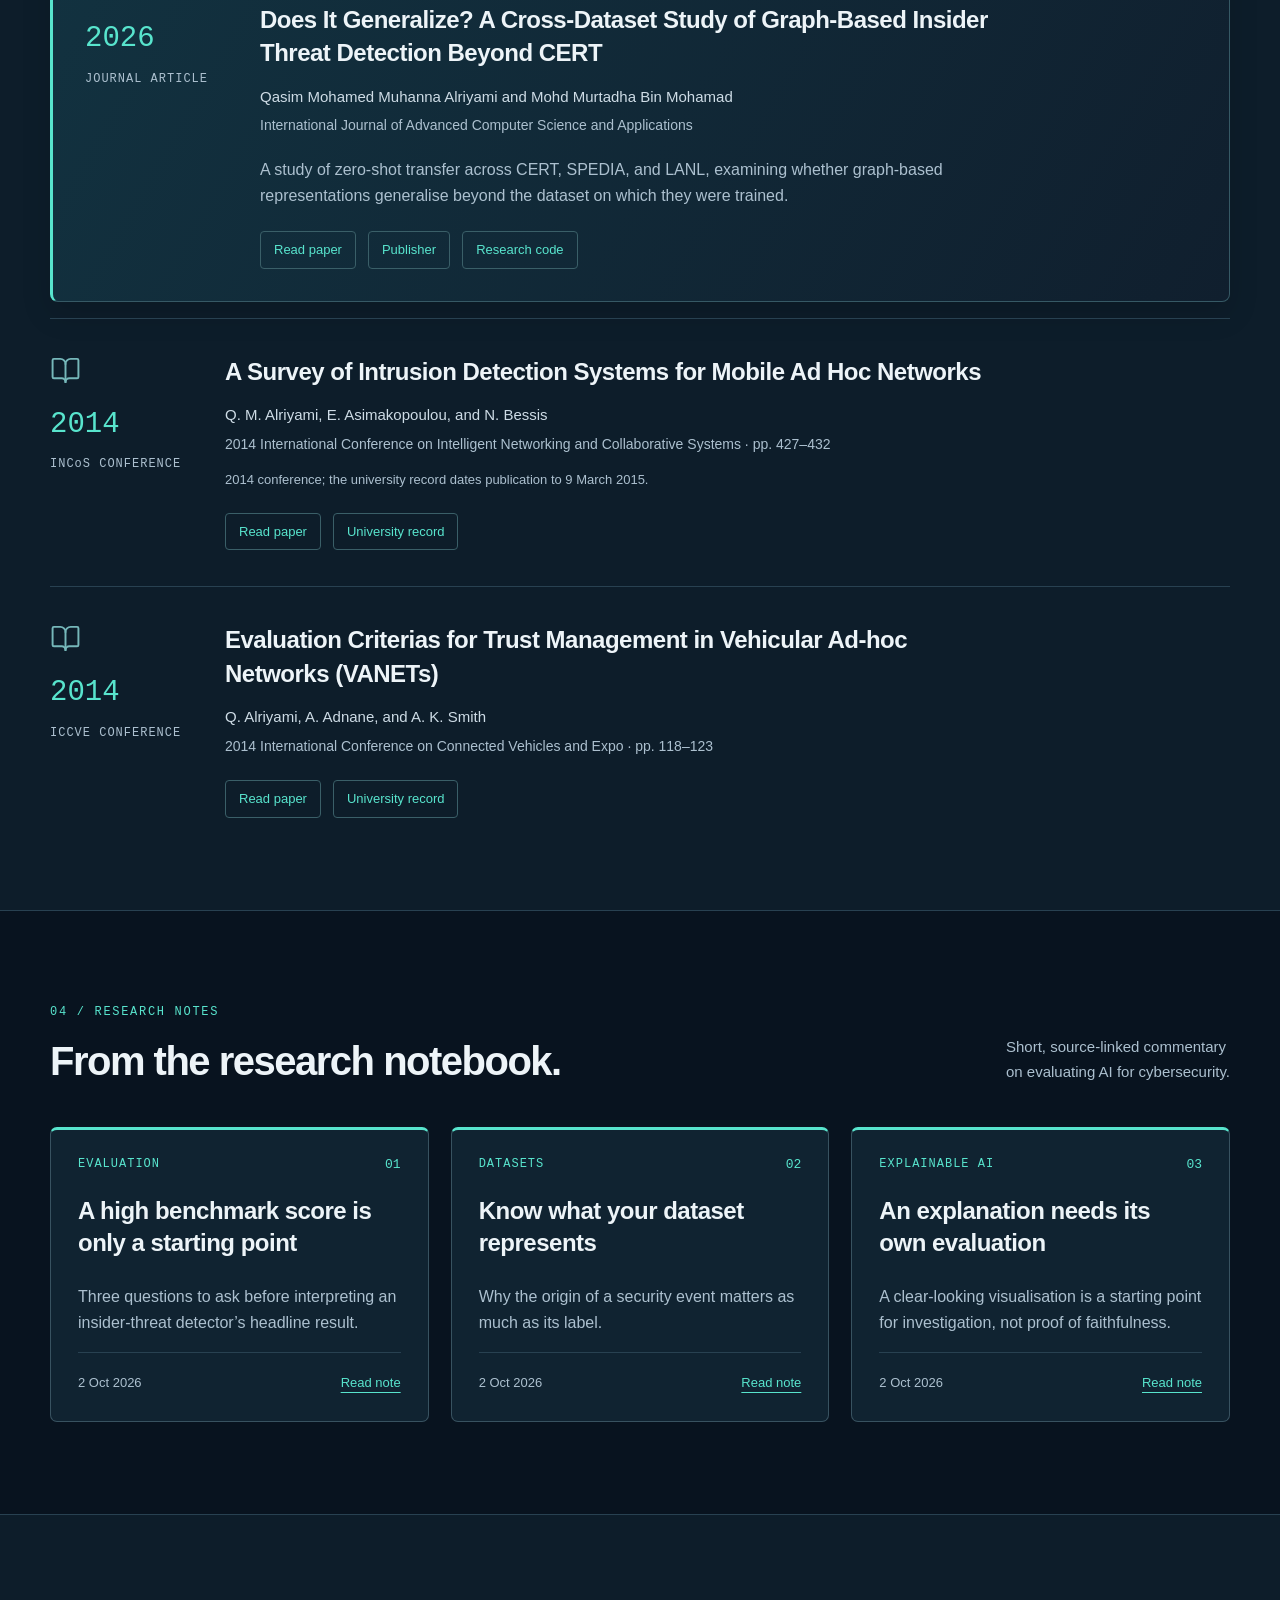
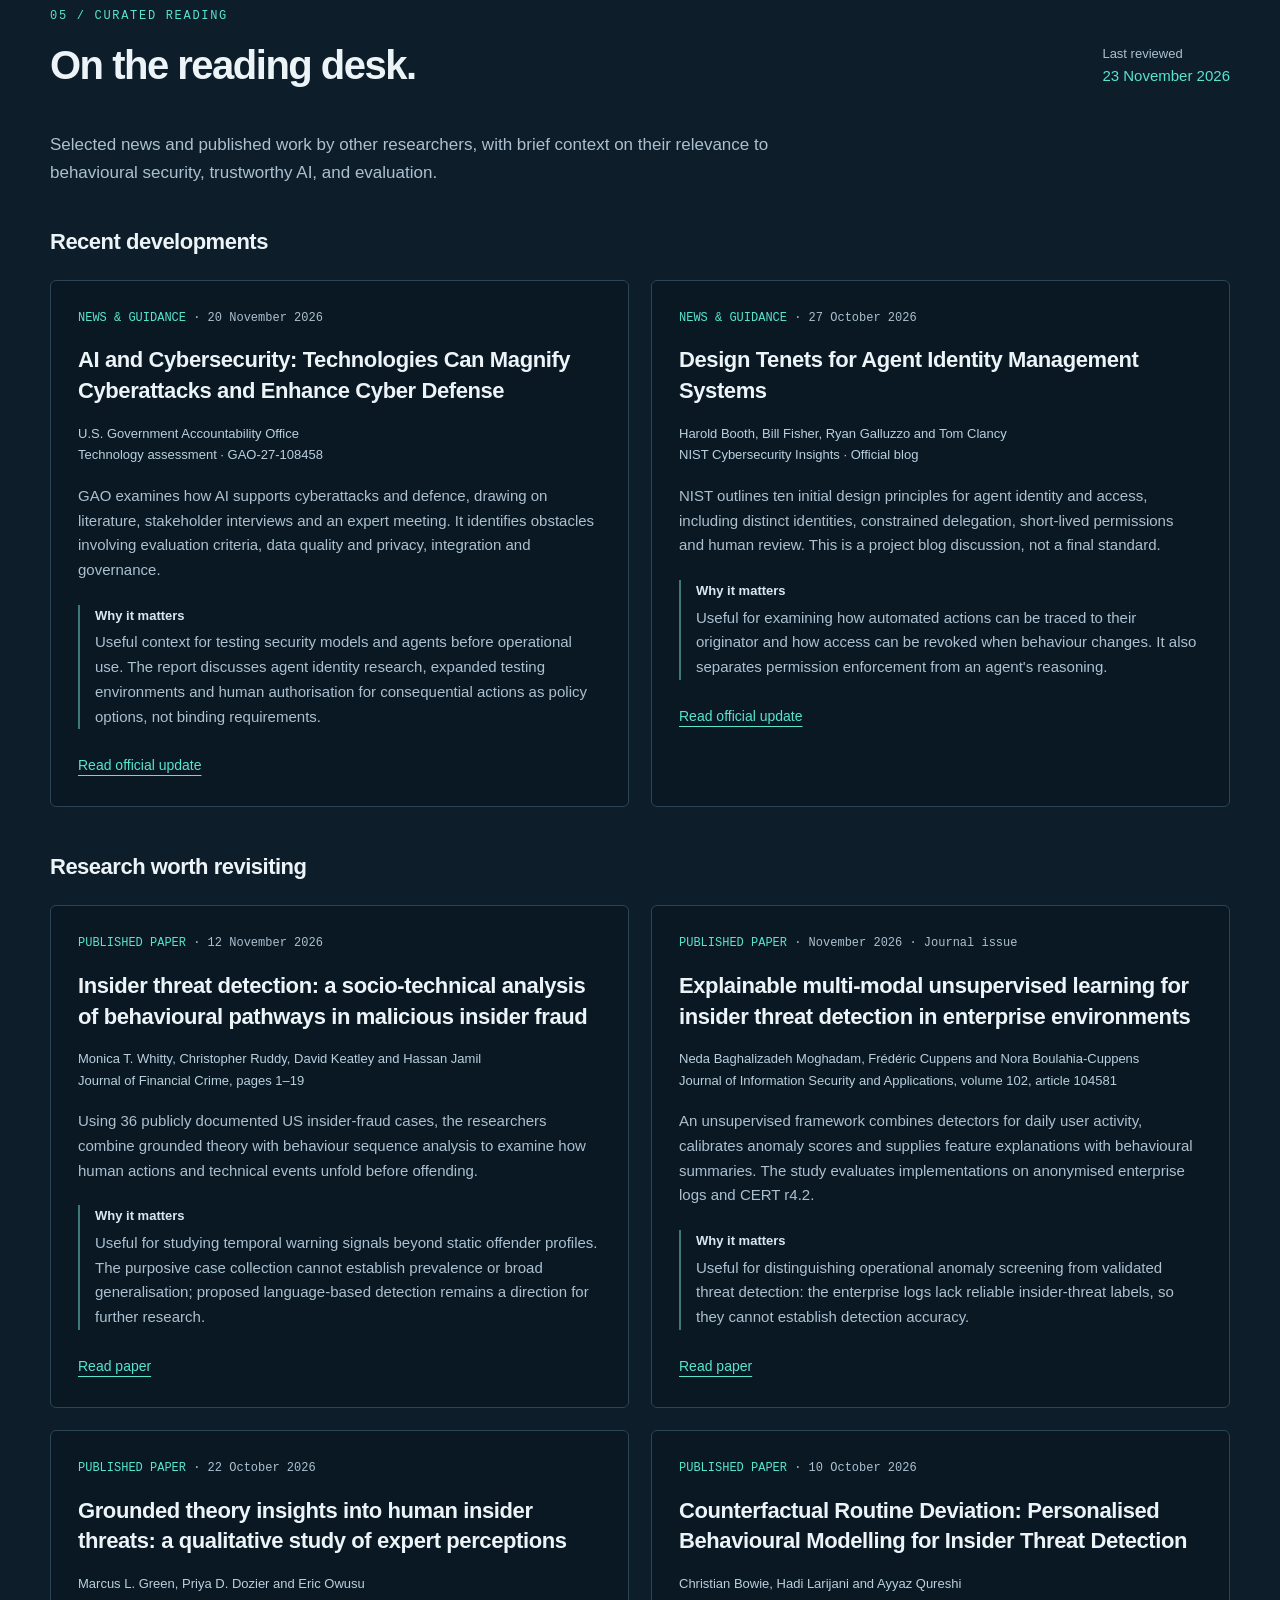
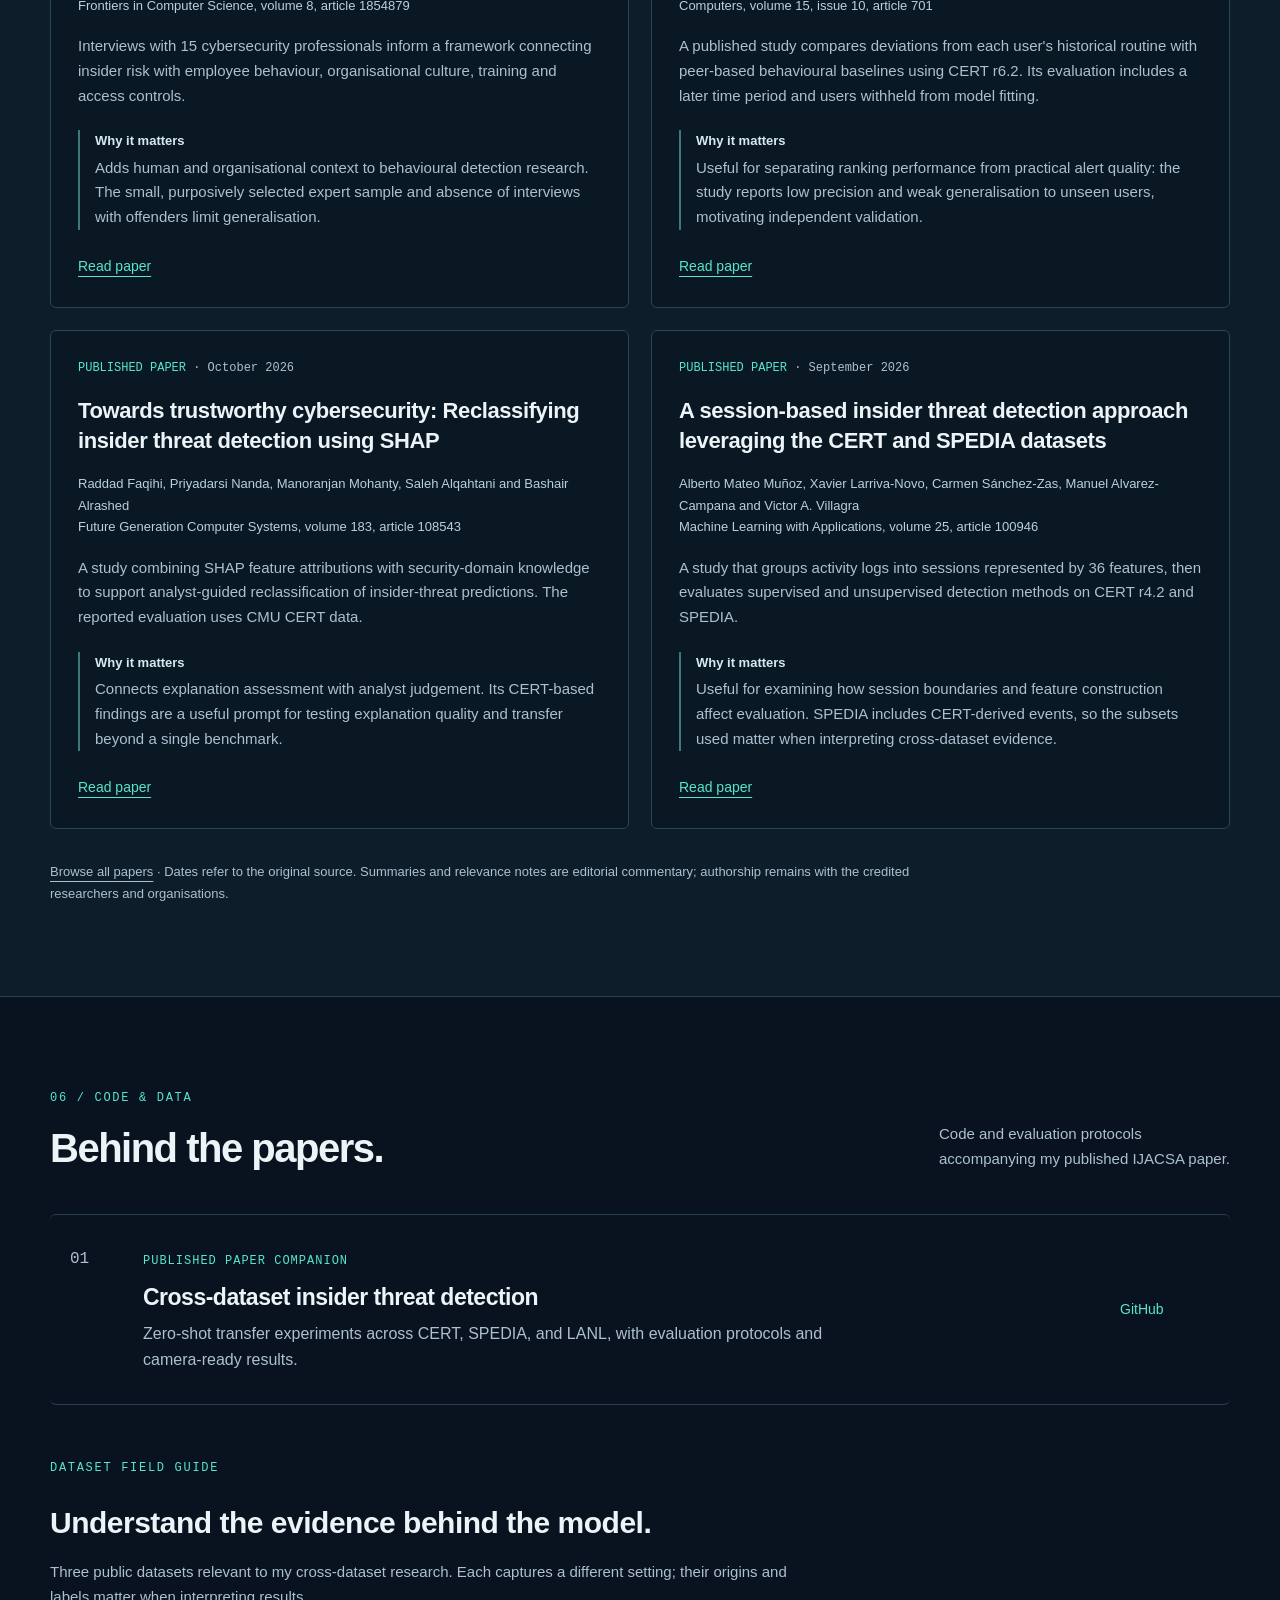
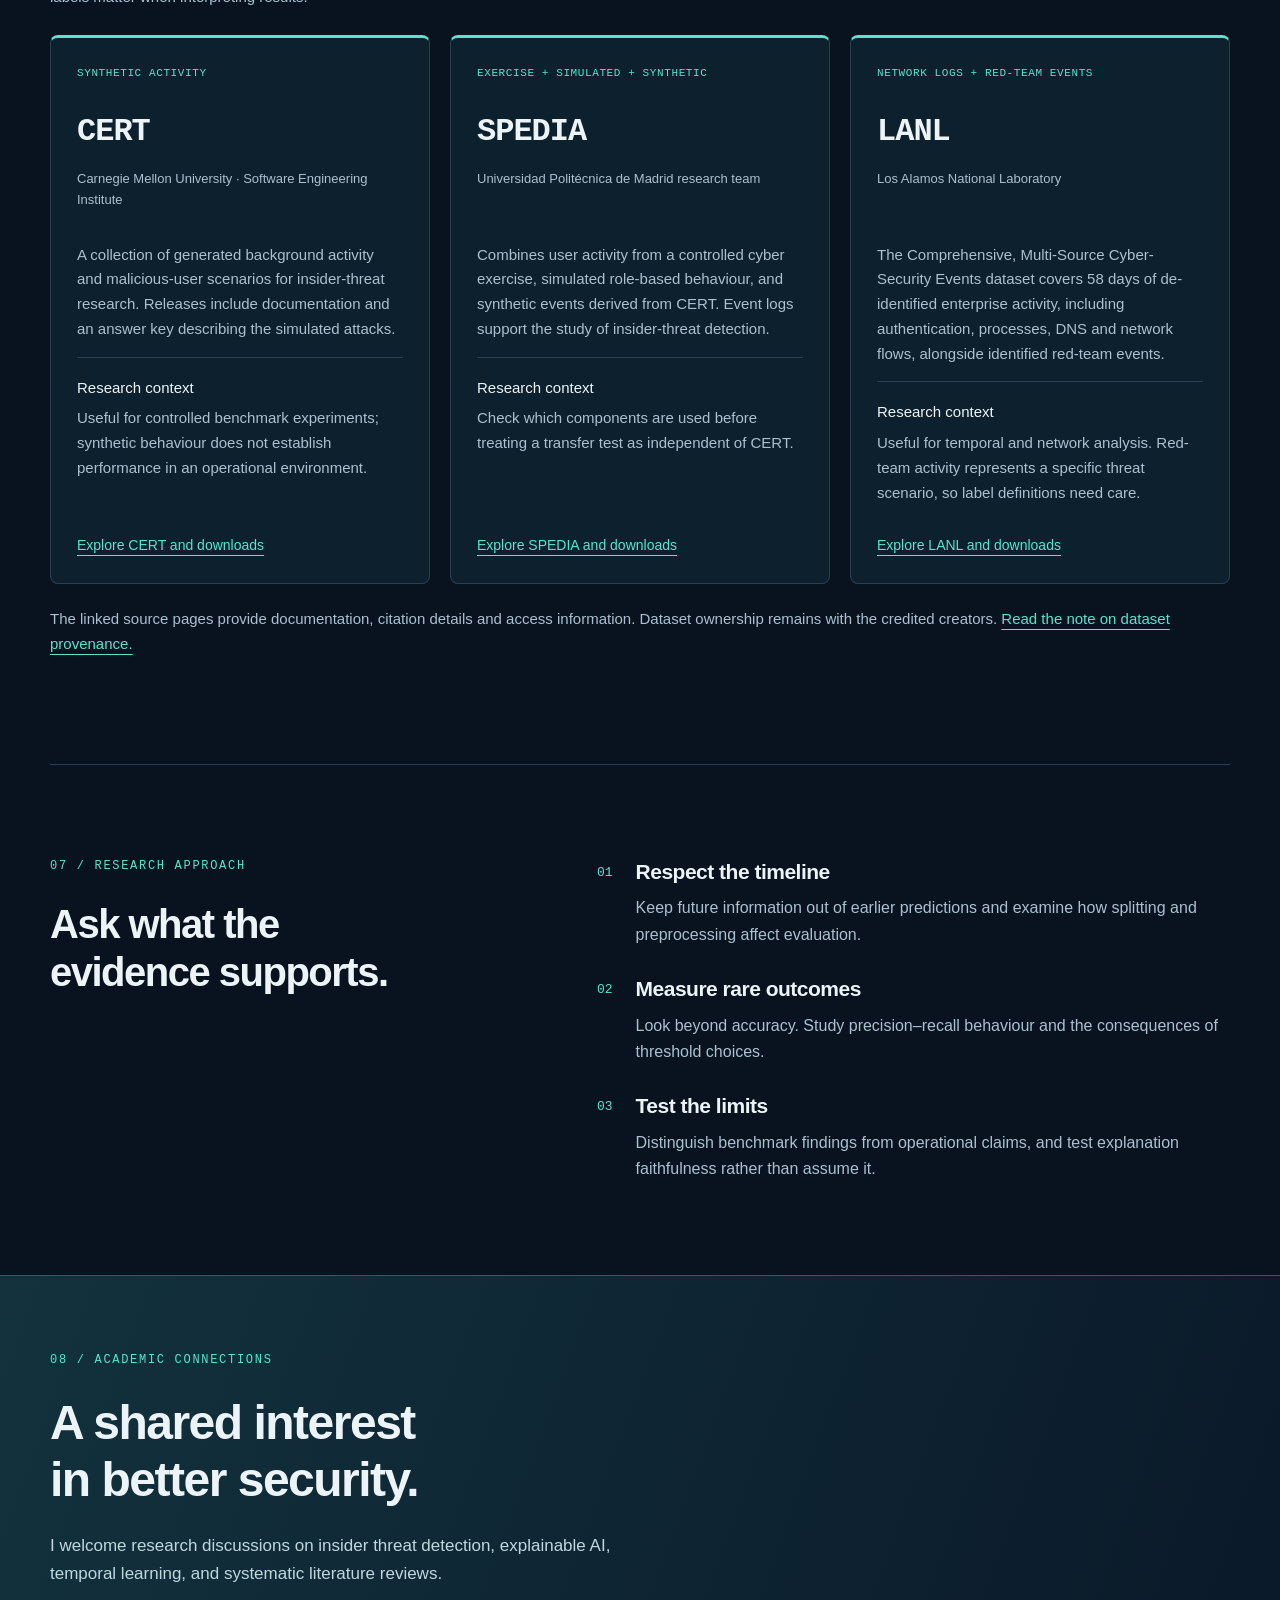
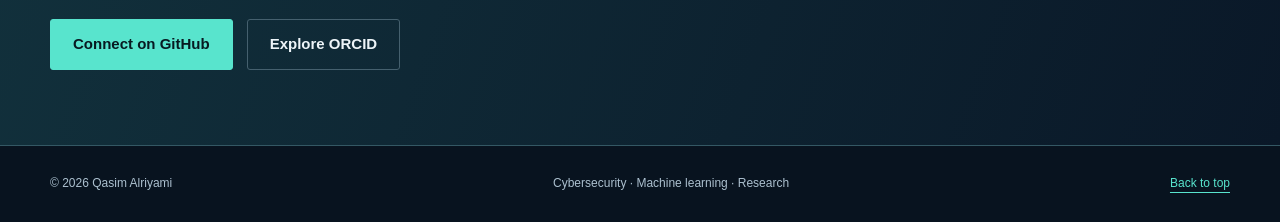
==== commit 485c3bc9: "List TRACE accepted author version in index.html" ====
--- a/index.html
+++ b/index.html
@@ -45,6 +45,7 @@
   <section id="education" class="section wrap education-section" aria-labelledby="education-title"><div class="section-heading horizontal"><div><p class="eyebrow">02 / ACADEMIC BACKGROUND</p><h2 id="education-title">Engineering. Security.</h2></div><p>Academic foundations across<br>computer systems engineering and information security.</p></div><div class="education-grid"><article class="education-card"><span class="degree-mark">BEng</span><h3>Bachelor of Engineering</h3><p class="degree-field">Computer Systems Engineering</p><p class="degree-institution"><a href="https://www.uq.edu.au/">The University of Queensland</a></p><p class="degree-location">Brisbane, Australia</p></article><article class="education-card"><span class="degree-mark">MSc</span><h3>MSc in Information Security</h3><p class="degree-institution"><a href="https://www.derby.ac.uk/">University of Derby</a></p><p class="degree-location">Derby, United Kingdom</p></article></div></section>
   <section id="publications" class="section publications" aria-labelledby="publications-title"><div class="wrap">
     <div class="section-heading horizontal"><div><p class="eyebrow">03 / PUBLICATIONS</p><h2 id="publications-title">Published research.</h2></div><a class="text-link" href="https://orcid.org/0009-0007-8081-9997">View ORCID record</a></div>
+    <article class="publication" id="trace-ieee-access"><div class="pub-year"><svg class="publication-icon" viewBox="0 0 24 24" width="30" height="30" fill="none" stroke="currentColor" stroke-width="1.5" stroke-linecap="round" stroke-linejoin="round" aria-hidden="true"><path d="M12 7v14"/><path d="M3 18a1 1 0 0 1-1-1V4a1 1 0 0 1 1-1h5a4 4 0 0 1 4 4 4 4 0 0 1 4-4h5a1 1 0 0 1 1 1v13a1 1 0 0 1-1 1h-6a3 3 0 0 0-3 3 3 3 0 0 0-3-3z"/></svg>2026<span>JOURNAL ARTICLE</span></div><div class="pub-content"><p class="eyebrow">IEEE ACCESS · ACCEPTED AUTHOR VERSION</p><h3><a href="https://doi.org/10.1109/ACCESS.2026.3757171">Teacher-Guided Differentiable Sequence–Ensemble Learning for Explainable Insider Threat Detection</a></h3><p class="authors">Qasim Mohamed Muhanna Alriyami and Mohd Murtadha Bin Mohamad</p><p class="venue">IEEE Access</p><p class="pub-summary">A study of a teacher-guided sequence model with a differentiable tree ensemble for explainable insider-threat detection.</p><div class="pub-links"><a href="https://ieeexplore.ieee.org/stampPDF/getPDF.jsp?tp=&amp;arnumber=11811967">Read accepted version</a><a href="https://doi.org/10.1109/ACCESS.2026.3757171">DOI</a></div></div></article>
     <article class="publication featured"><div class="pub-year"><svg class="publication-icon" viewBox="0 0 24 24" width="30" height="30" fill="none" stroke="currentColor" stroke-width="1.5" stroke-linecap="round" stroke-linejoin="round" aria-hidden="true"><path d="M12 7v14"/><path d="M3 18a1 1 0 0 1-1-1V4a1 1 0 0 1 1-1h5a4 4 0 0 1 4 4 4 4 0 0 1 4-4h5a1 1 0 0 1 1 1v13a1 1 0 0 1-1 1h-6a3 3 0 0 0-3 3 3 3 0 0 0-3-3z"/></svg>2026<span>JOURNAL ARTICLE</span></div><div class="pub-content"><p class="eyebrow">IJACSA · VOLUME 17, ISSUE 9</p><h3><a href="https://thesai.org/Publications/ViewPaper?Volume=17&amp;Issue=9&amp;Code=IJACSA&amp;SerialNo=91">Does It Generalize? A Cross-Dataset Study of Graph-Based Insider Threat Detection Beyond CERT</a></h3><p class="authors">Qasim Mohamed Muhanna Alriyami and Mohd Murtadha Bin Mohamad</p><p class="venue">International Journal of Advanced Computer Science and Applications</p><p class="pub-summary">A study of zero-shot transfer across CERT, SPEDIA, and LANL, examining whether graph-based representations generalise beyond the dataset on which they were trained.</p><div class="pub-links"><a href="https://thesai.org/Publications/ViewPaper?Volume=17&amp;Issue=9&amp;Code=IJACSA&amp;SerialNo=91">Read paper</a><a href="https://thesai.org/Publications/ViewPaper?Volume=17&amp;Issue=9&amp;Code=IJACSA&amp;SerialNo=91">Publisher</a><a href="https://github.com/alriyami7777-alt/crossdataset-insider-threat">Research code</a></div></div></article>
     <article class="publication"><div class="pub-year"><svg class="publication-icon" viewBox="0 0 24 24" width="30" height="30" fill="none" stroke="currentColor" stroke-width="1.5" stroke-linecap="round" stroke-linejoin="round" aria-hidden="true"><path d="M12 7v14"/><path d="M3 18a1 1 0 0 1-1-1V4a1 1 0 0 1 1-1h5a4 4 0 0 1 4 4 4 4 0 0 1 4-4h5a1 1 0 0 1 1 1v13a1 1 0 0 1-1 1h-6a3 3 0 0 0-3 3 3 3 0 0 0-3-3z"/></svg>2014<span>INCoS CONFERENCE</span></div><div class="pub-content"><h3><a href="https://doi.org/10.1109/INCoS.2014.27">A Survey of Intrusion Detection Systems for Mobile Ad Hoc Networks</a></h3><p class="authors">Q. M. Alriyami, E. Asimakopoulou, and N. Bessis</p><p class="venue">2014 International Conference on Intelligent Networking and Collaborative Systems · pp. 427–432</p><p class="date-note">2014 conference; the university record dates publication to 9 March 2015.</p><div class="pub-links"><a href="https://doi.org/10.1109/INCoS.2014.27">Read paper</a><a href="https://research.edgehill.ac.uk/en/publications/a-survey-of-intrusion-detection-systems-for-mobile-ad-hoc-network/">University record</a></div></div></article>
     <article class="publication"><div class="pub-year"><svg class="publication-icon" viewBox="0 0 24 24" width="30" height="30" fill="none" stroke="currentColor" stroke-width="1.5" stroke-linecap="round" stroke-linejoin="round" aria-hidden="true"><path d="M12 7v14"/><path d="M3 18a1 1 0 0 1-1-1V4a1 1 0 0 1 1-1h5a4 4 0 0 1 4 4 4 4 0 0 1 4-4h5a1 1 0 0 1 1 1v13a1 1 0 0 1-1 1h-6a3 3 0 0 0-3 3 3 3 0 0 0-3-3z"/></svg>2014<span>ICCVE CONFERENCE</span></div><div class="pub-content"><h3><a href="https://doi.org/10.1109/ICCVE.2014.7297525">Evaluation Criterias for Trust Management in Vehicular Ad-hoc Networks (VANETs)</a></h3><p class="authors">Q. Alriyami, A. Adnane, and A. K. Smith</p><p class="venue">2014 International Conference on Connected Vehicles and Expo · pp. 118–123</p><div class="pub-links"><a href="https://doi.org/10.1109/ICCVE.2014.7297525">Read paper</a><a href="https://publications.lboro.ac.uk/publications/all/collated/scha.html">University record</a></div></div></article>
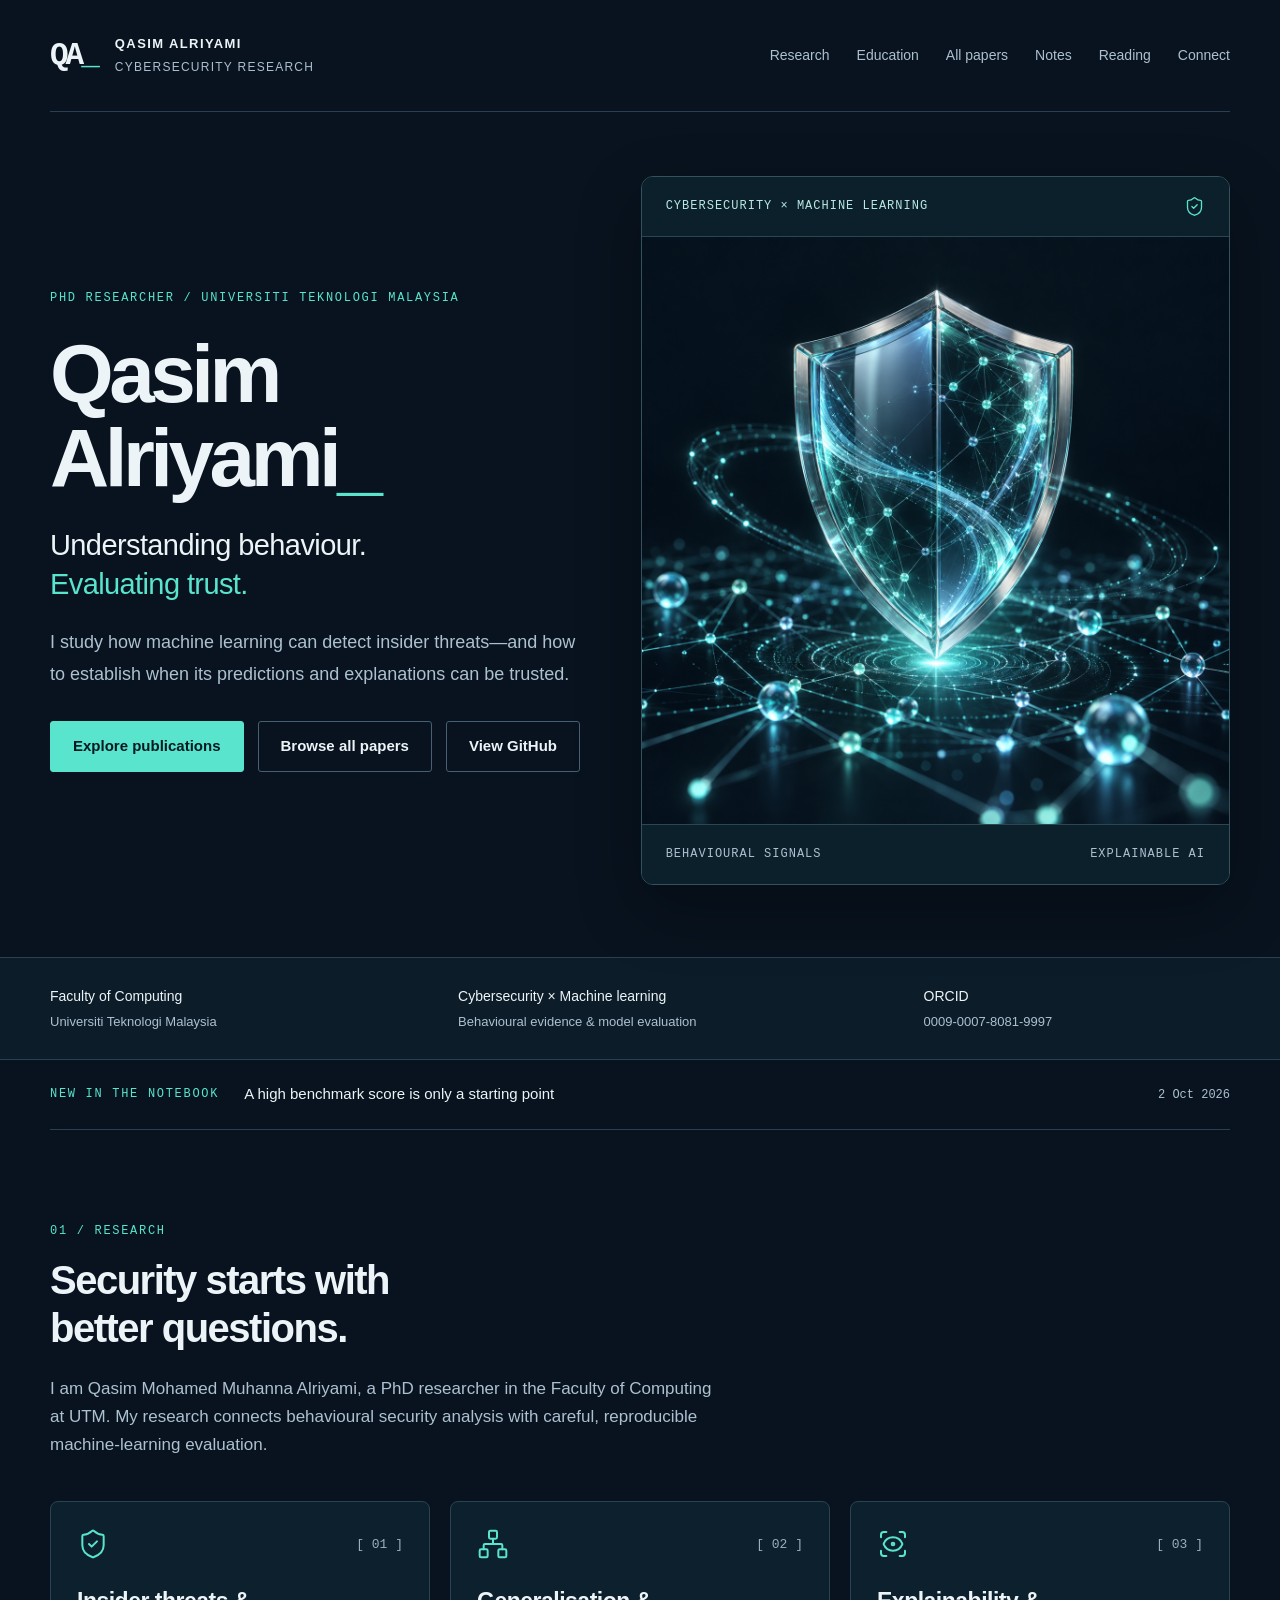
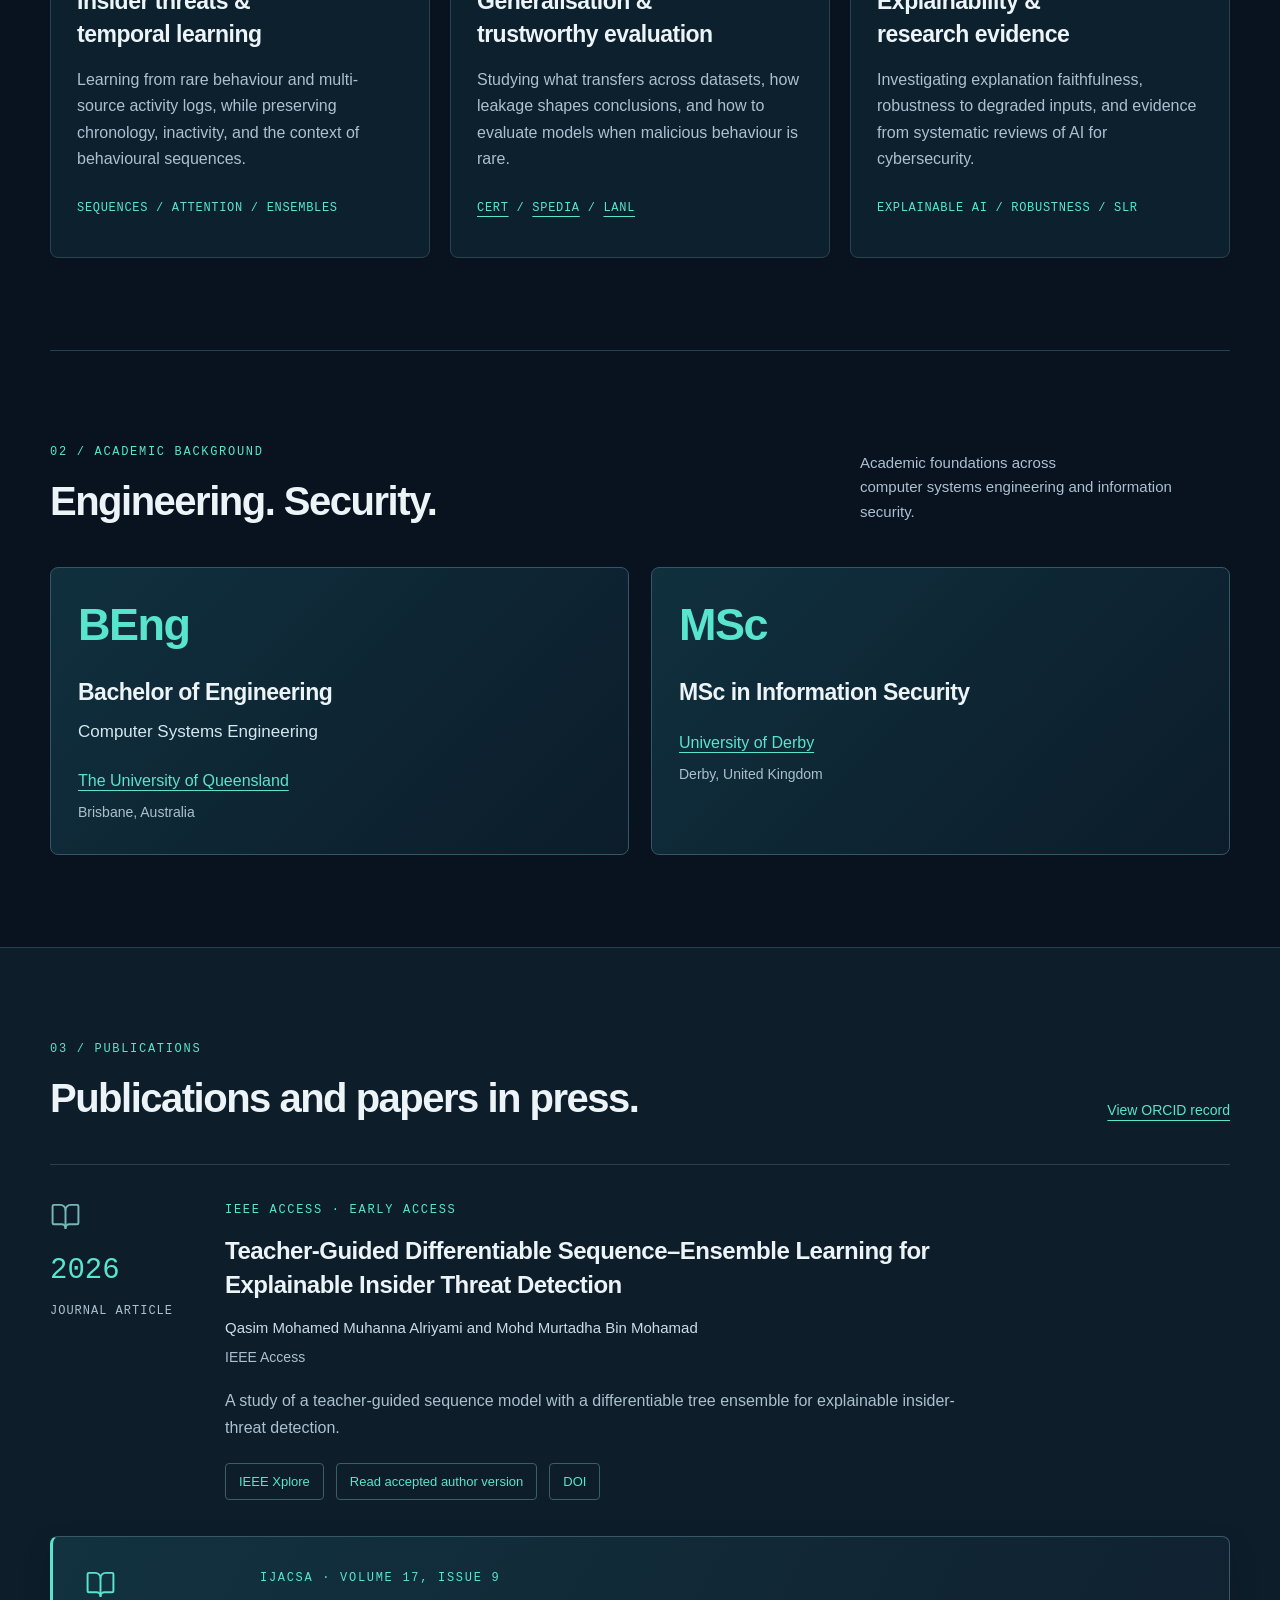
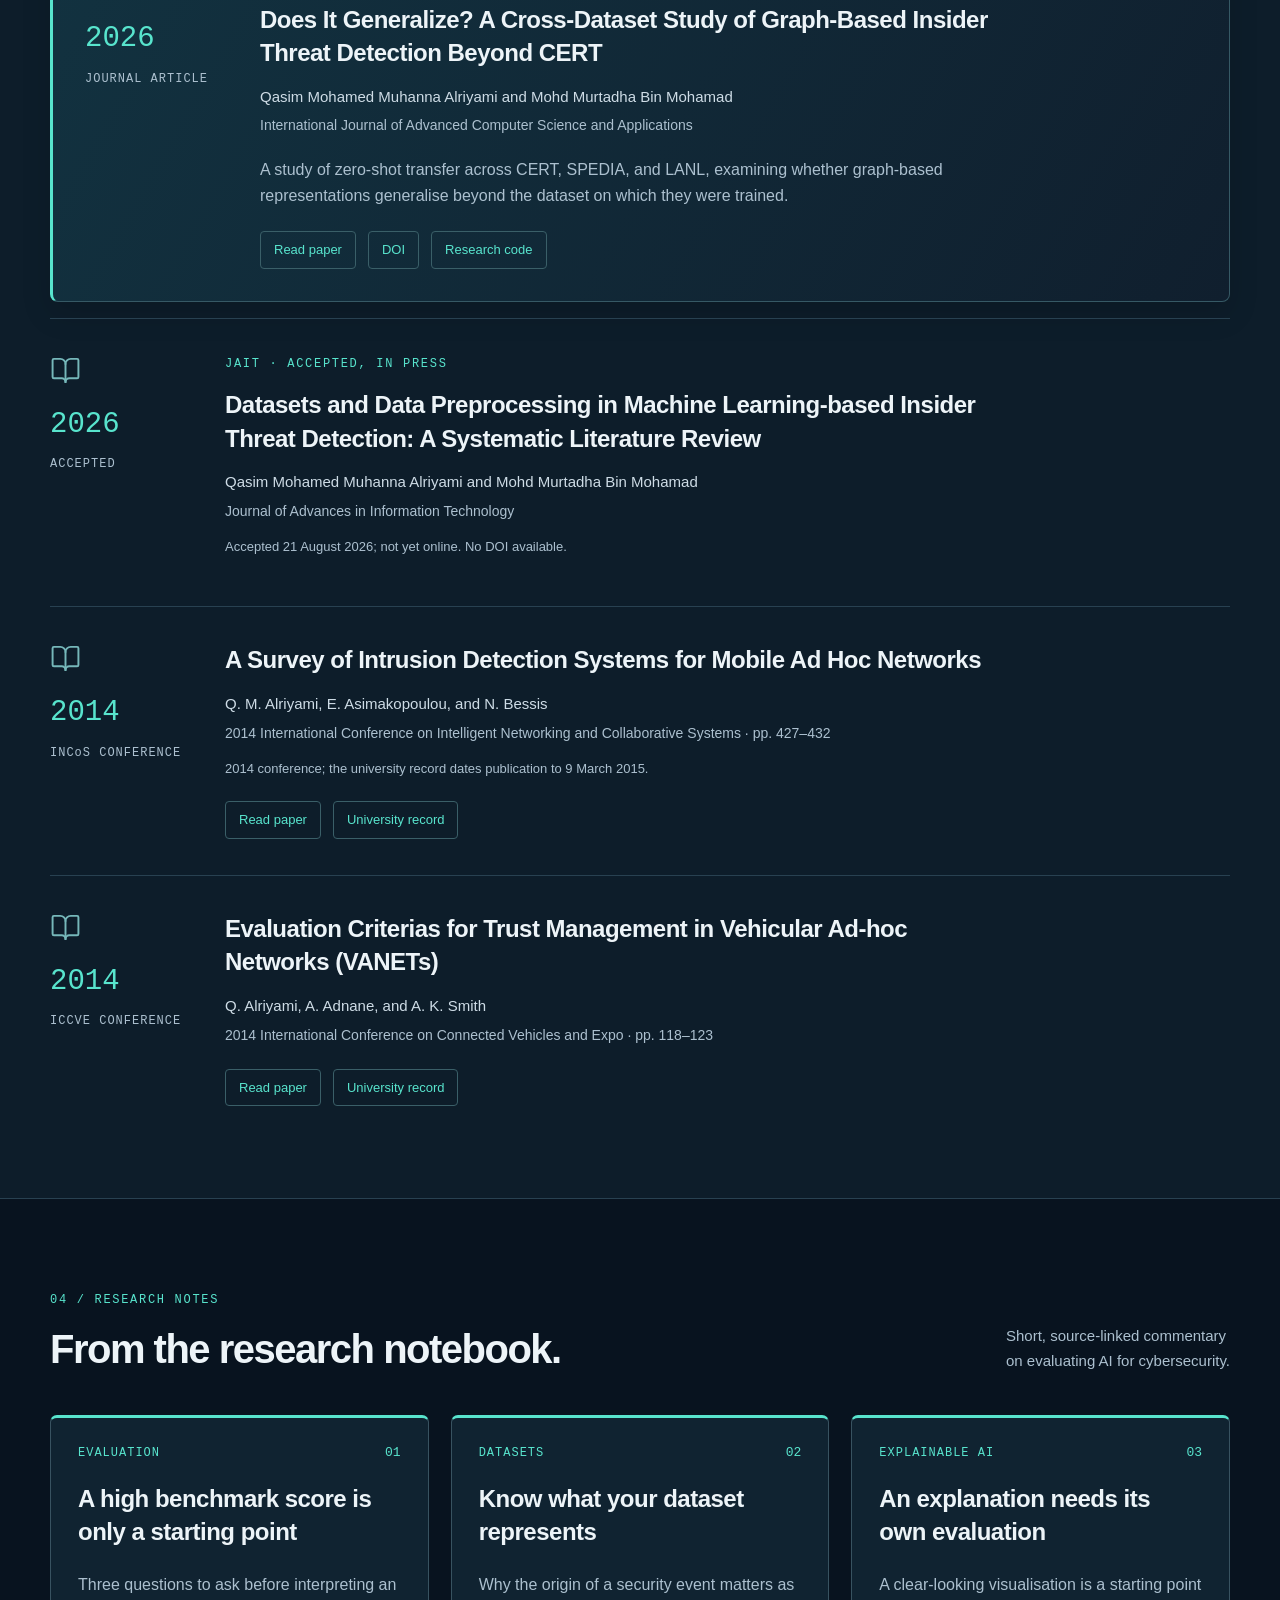
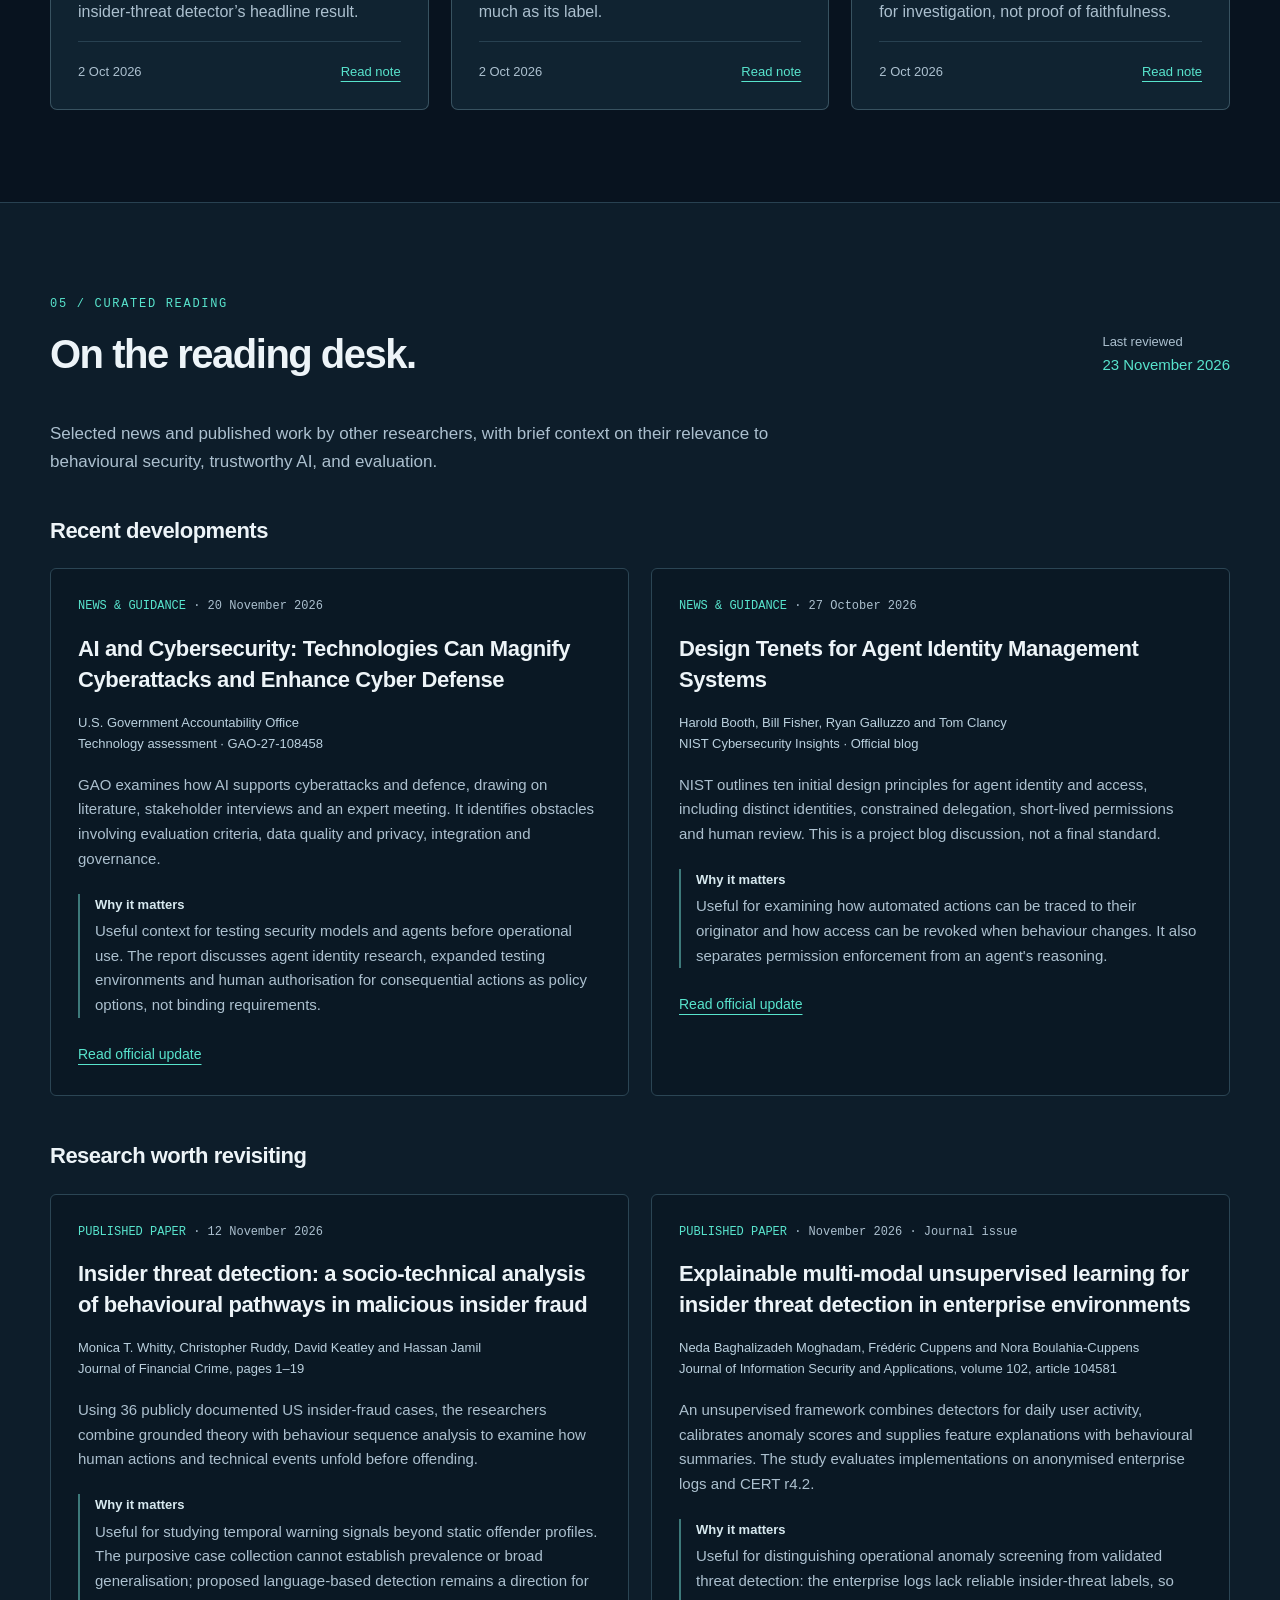
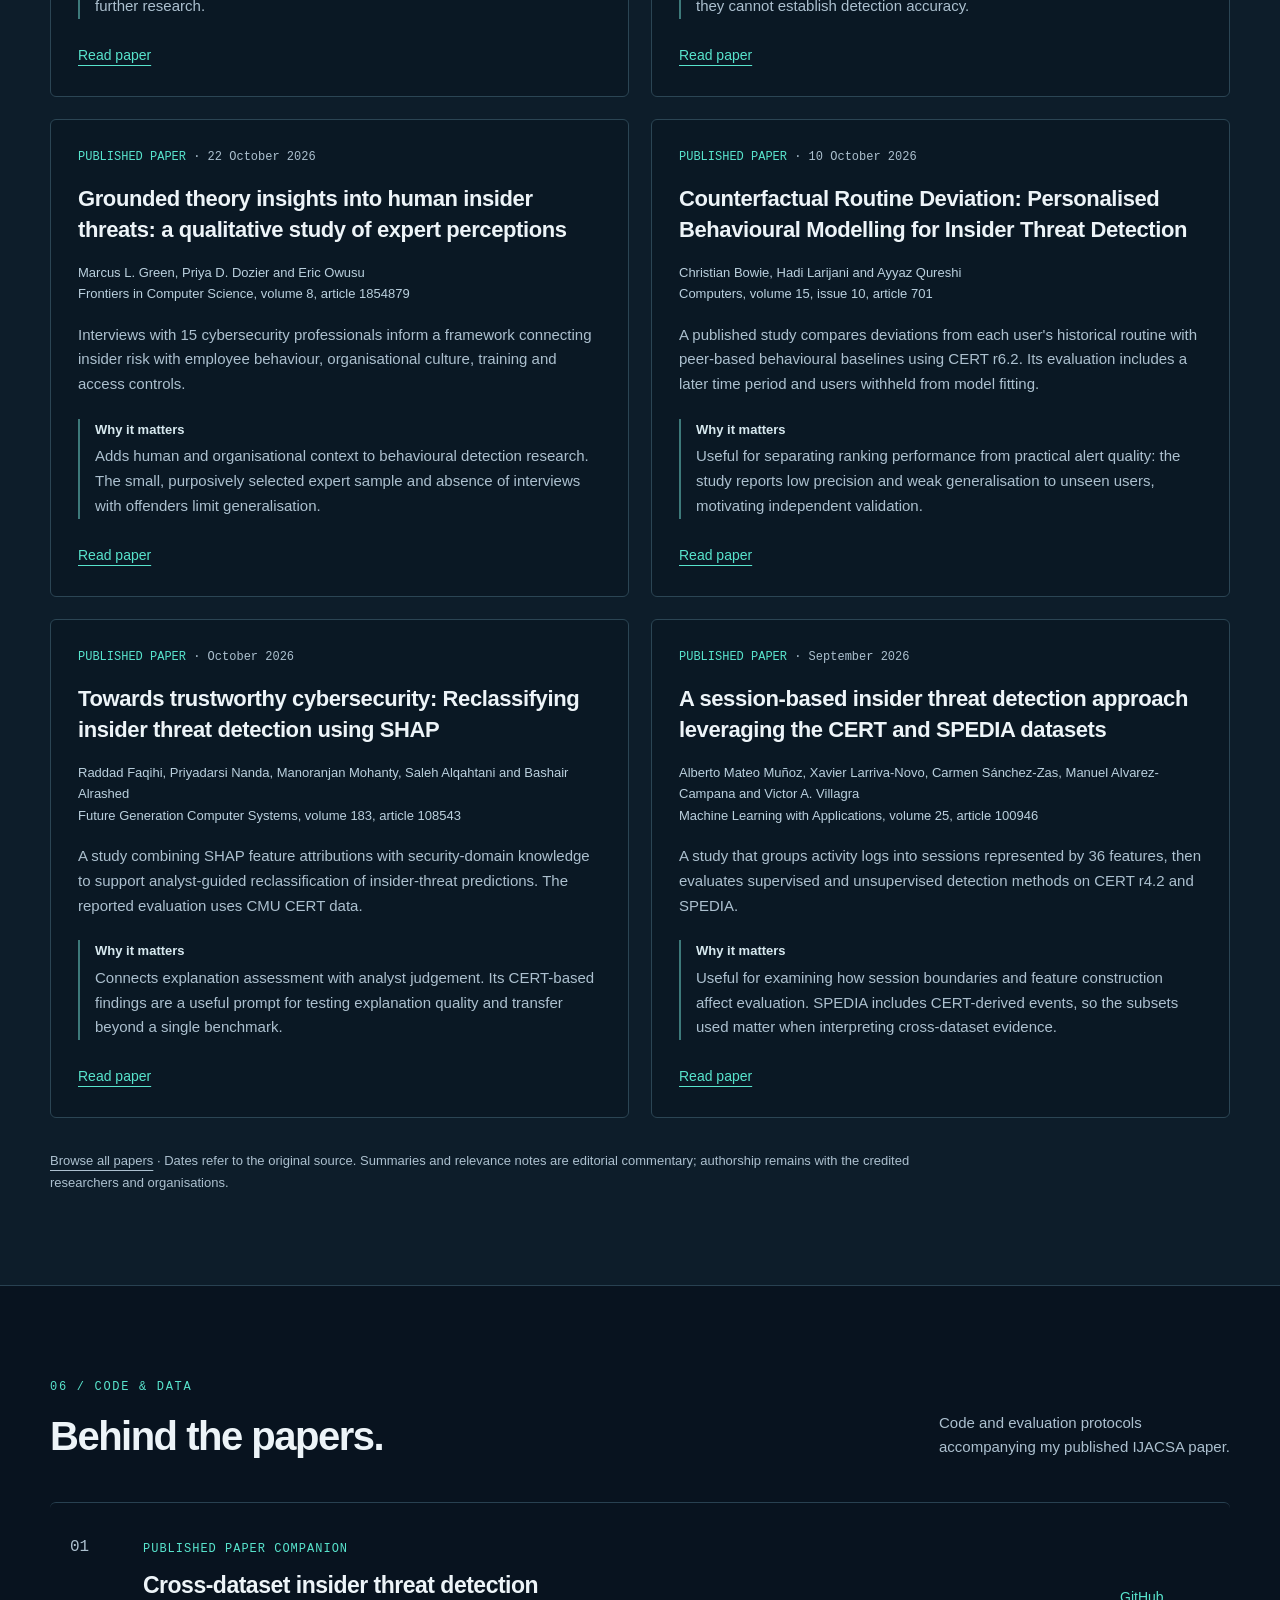
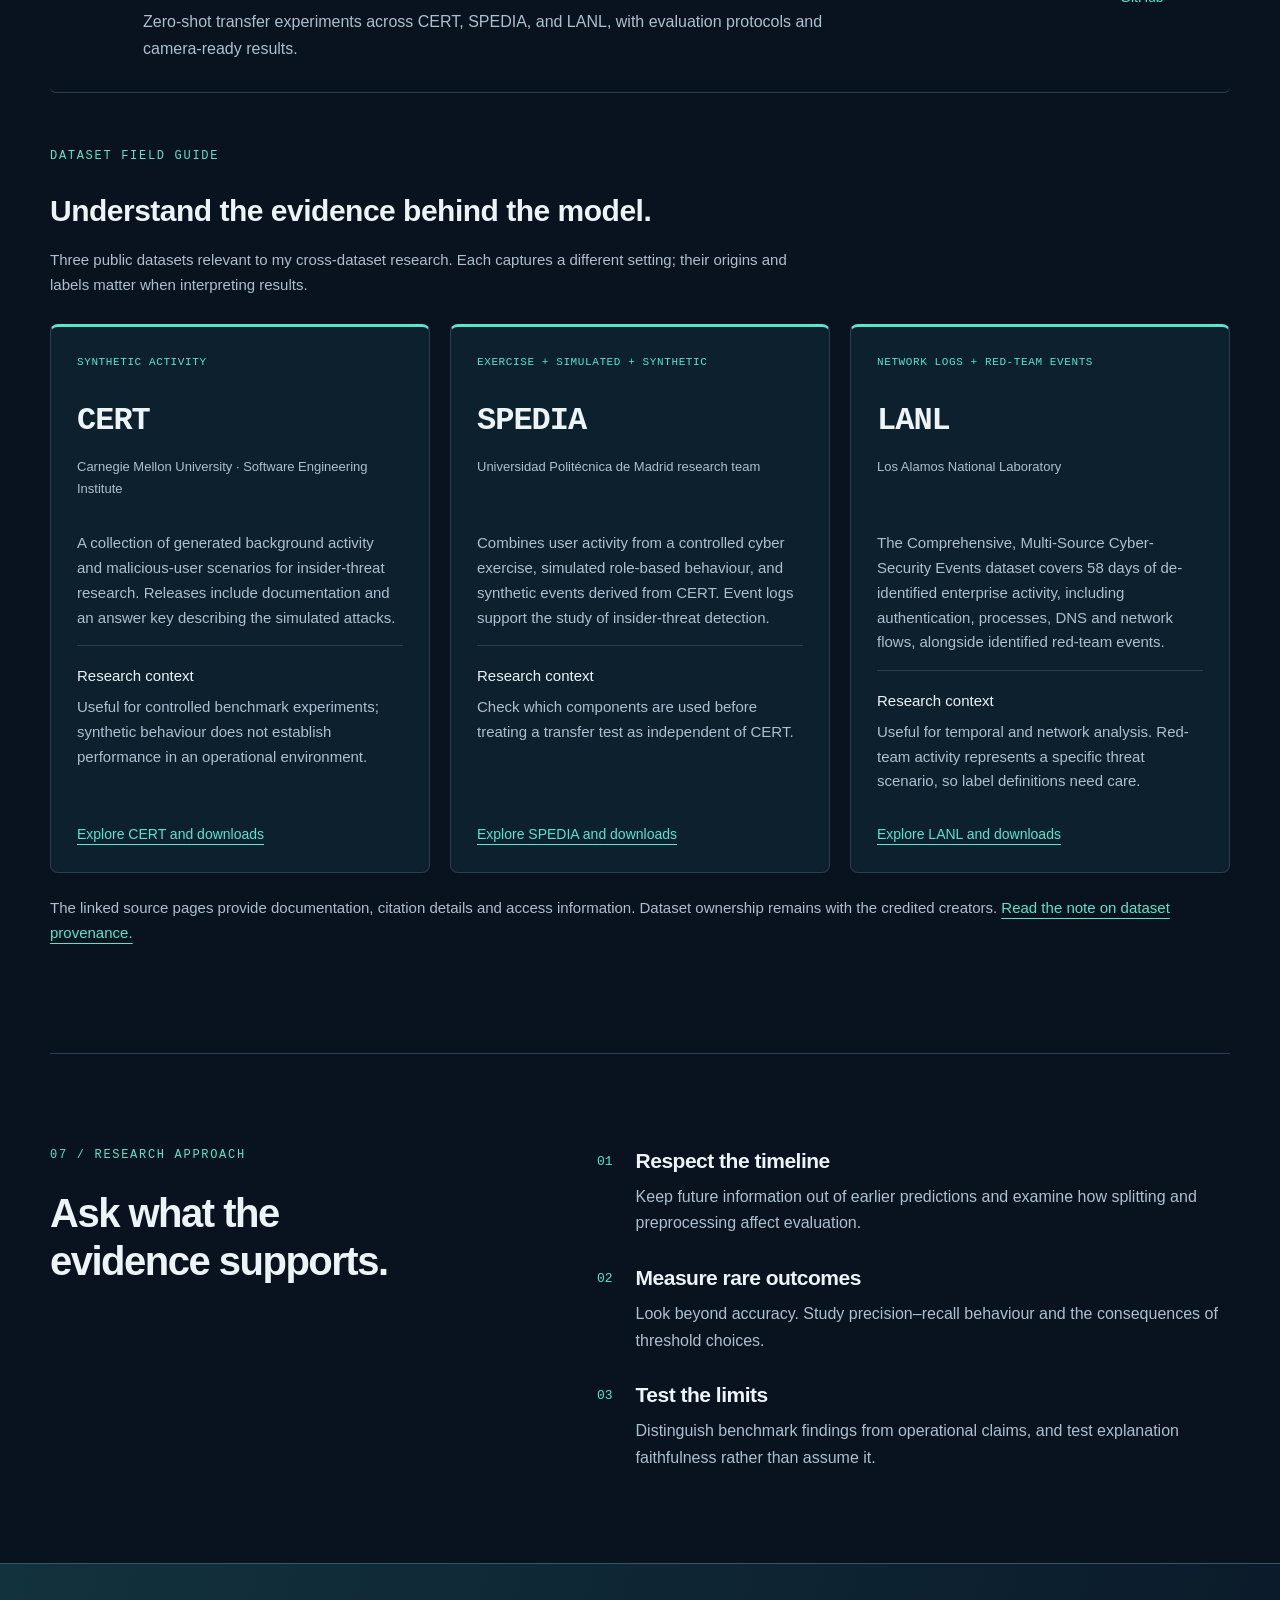
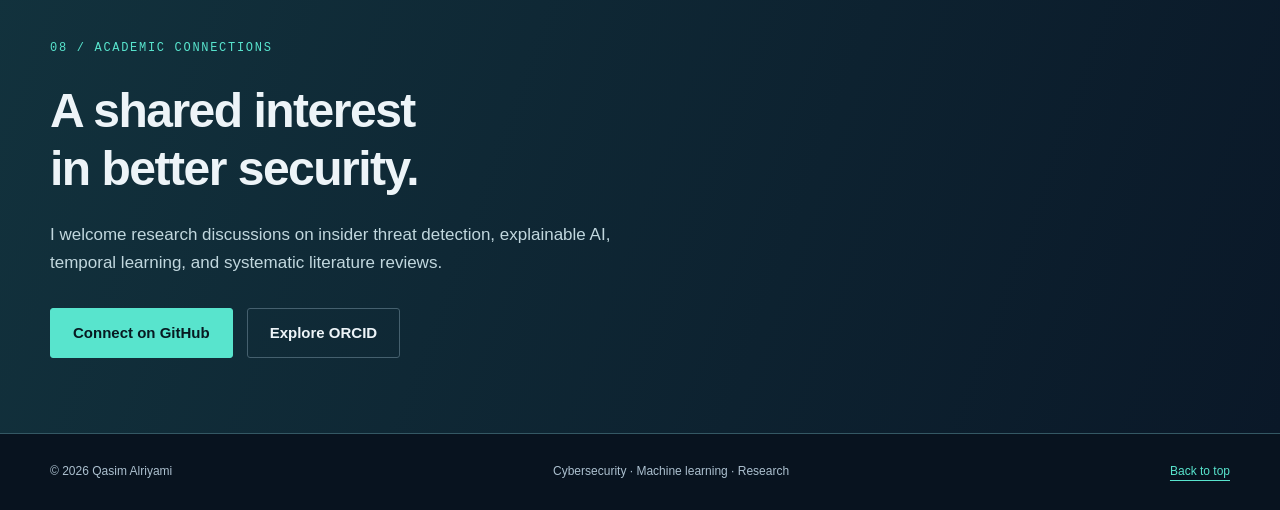
==== commit 59fbd189: "Update publication status and identifiers in index.html" ====
--- a/index.html
+++ b/index.html
@@ -44,9 +44,10 @@
 
   <section id="education" class="section wrap education-section" aria-labelledby="education-title"><div class="section-heading horizontal"><div><p class="eyebrow">02 / ACADEMIC BACKGROUND</p><h2 id="education-title">Engineering. Security.</h2></div><p>Academic foundations across<br>computer systems engineering and information security.</p></div><div class="education-grid"><article class="education-card"><span class="degree-mark">BEng</span><h3>Bachelor of Engineering</h3><p class="degree-field">Computer Systems Engineering</p><p class="degree-institution"><a href="https://www.uq.edu.au/">The University of Queensland</a></p><p class="degree-location">Brisbane, Australia</p></article><article class="education-card"><span class="degree-mark">MSc</span><h3>MSc in Information Security</h3><p class="degree-institution"><a href="https://www.derby.ac.uk/">University of Derby</a></p><p class="degree-location">Derby, United Kingdom</p></article></div></section>
   <section id="publications" class="section publications" aria-labelledby="publications-title"><div class="wrap">
-    <div class="section-heading horizontal"><div><p class="eyebrow">03 / PUBLICATIONS</p><h2 id="publications-title">Published research.</h2></div><a class="text-link" href="https://orcid.org/0009-0007-8081-9997">View ORCID record</a></div>
-    <article class="publication" id="trace-ieee-access"><div class="pub-year"><svg class="publication-icon" viewBox="0 0 24 24" width="30" height="30" fill="none" stroke="currentColor" stroke-width="1.5" stroke-linecap="round" stroke-linejoin="round" aria-hidden="true"><path d="M12 7v14"/><path d="M3 18a1 1 0 0 1-1-1V4a1 1 0 0 1 1-1h5a4 4 0 0 1 4 4 4 4 0 0 1 4-4h5a1 1 0 0 1 1 1v13a1 1 0 0 1-1 1h-6a3 3 0 0 0-3 3 3 3 0 0 0-3-3z"/></svg>2026<span>JOURNAL ARTICLE</span></div><div class="pub-content"><p class="eyebrow">IEEE ACCESS · ACCEPTED AUTHOR VERSION</p><h3><a href="https://doi.org/10.1109/ACCESS.2026.3757171">Teacher-Guided Differentiable Sequence–Ensemble Learning for Explainable Insider Threat Detection</a></h3><p class="authors">Qasim Mohamed Muhanna Alriyami and Mohd Murtadha Bin Mohamad</p><p class="venue">IEEE Access</p><p class="pub-summary">A study of a teacher-guided sequence model with a differentiable tree ensemble for explainable insider-threat detection.</p><div class="pub-links"><a href="https://ieeexplore.ieee.org/stampPDF/getPDF.jsp?tp=&amp;arnumber=11811967">Read accepted version</a><a href="https://doi.org/10.1109/ACCESS.2026.3757171">DOI</a></div></div></article>
-    <article class="publication featured"><div class="pub-year"><svg class="publication-icon" viewBox="0 0 24 24" width="30" height="30" fill="none" stroke="currentColor" stroke-width="1.5" stroke-linecap="round" stroke-linejoin="round" aria-hidden="true"><path d="M12 7v14"/><path d="M3 18a1 1 0 0 1-1-1V4a1 1 0 0 1 1-1h5a4 4 0 0 1 4 4 4 4 0 0 1 4-4h5a1 1 0 0 1 1 1v13a1 1 0 0 1-1 1h-6a3 3 0 0 0-3 3 3 3 0 0 0-3-3z"/></svg>2026<span>JOURNAL ARTICLE</span></div><div class="pub-content"><p class="eyebrow">IJACSA · VOLUME 17, ISSUE 9</p><h3><a href="https://thesai.org/Publications/ViewPaper?Volume=17&amp;Issue=9&amp;Code=IJACSA&amp;SerialNo=91">Does It Generalize? A Cross-Dataset Study of Graph-Based Insider Threat Detection Beyond CERT</a></h3><p class="authors">Qasim Mohamed Muhanna Alriyami and Mohd Murtadha Bin Mohamad</p><p class="venue">International Journal of Advanced Computer Science and Applications</p><p class="pub-summary">A study of zero-shot transfer across CERT, SPEDIA, and LANL, examining whether graph-based representations generalise beyond the dataset on which they were trained.</p><div class="pub-links"><a href="https://thesai.org/Publications/ViewPaper?Volume=17&amp;Issue=9&amp;Code=IJACSA&amp;SerialNo=91">Read paper</a><a href="https://thesai.org/Publications/ViewPaper?Volume=17&amp;Issue=9&amp;Code=IJACSA&amp;SerialNo=91">Publisher</a><a href="https://github.com/alriyami7777-alt/crossdataset-insider-threat">Research code</a></div></div></article>
+    <div class="section-heading horizontal"><div><p class="eyebrow">03 / PUBLICATIONS</p><h2 id="publications-title">Publications and papers in press.</h2></div><a class="text-link" href="https://orcid.org/0009-0007-8081-9997">View ORCID record</a></div>
+    <article class="publication" id="trace-ieee-access"><div class="pub-year"><svg class="publication-icon" viewBox="0 0 24 24" width="30" height="30" fill="none" stroke="currentColor" stroke-width="1.5" stroke-linecap="round" stroke-linejoin="round" aria-hidden="true"><path d="M12 7v14"/><path d="M3 18a1 1 0 0 1-1-1V4a1 1 0 0 1 1-1h5a4 4 0 0 1 4 4 4 4 0 0 1 4-4h5a1 1 0 0 1 1 1v13a1 1 0 0 1-1 1h-6a3 3 0 0 0-3 3 3 3 0 0 0-3-3z"/></svg>2026<span>JOURNAL ARTICLE</span></div><div class="pub-content"><p class="eyebrow">IEEE ACCESS · EARLY ACCESS</p><h3><a href="https://doi.org/10.1109/ACCESS.2026.3757171">Teacher-Guided Differentiable Sequence–Ensemble Learning for Explainable Insider Threat Detection</a></h3><p class="authors">Qasim Mohamed Muhanna Alriyami and Mohd Murtadha Bin Mohamad</p><p class="venue">IEEE Access</p><p class="pub-summary">A study of a teacher-guided sequence model with a differentiable tree ensemble for explainable insider-threat detection.</p><div class="pub-links"><a href="https://ieeexplore.ieee.org/document/11811967">IEEE Xplore</a><a href="https://ieeexplore.ieee.org/stampPDF/getPDF.jsp?tp=&amp;arnumber=11811967">Read accepted author version</a><a href="https://doi.org/10.1109/ACCESS.2026.3757171">DOI</a></div></div></article>
+    <article class="publication featured"><div class="pub-year"><svg class="publication-icon" viewBox="0 0 24 24" width="30" height="30" fill="none" stroke="currentColor" stroke-width="1.5" stroke-linecap="round" stroke-linejoin="round" aria-hidden="true"><path d="M12 7v14"/><path d="M3 18a1 1 0 0 1-1-1V4a1 1 0 0 1 1-1h5a4 4 0 0 1 4 4 4 4 0 0 1 4-4h5a1 1 0 0 1 1 1v13a1 1 0 0 1-1 1h-6a3 3 0 0 0-3 3 3 3 0 0 0-3-3z"/></svg>2026<span>JOURNAL ARTICLE</span></div><div class="pub-content"><p class="eyebrow">IJACSA · VOLUME 17, ISSUE 9</p><h3><a href="https://thesai.org/Publications/ViewPaper?Volume=17&amp;Issue=9&amp;Code=IJACSA&amp;SerialNo=91">Does It Generalize? A Cross-Dataset Study of Graph-Based Insider Threat Detection Beyond CERT</a></h3><p class="authors">Qasim Mohamed Muhanna Alriyami and Mohd Murtadha Bin Mohamad</p><p class="venue">International Journal of Advanced Computer Science and Applications</p><p class="pub-summary">A study of zero-shot transfer across CERT, SPEDIA, and LANL, examining whether graph-based representations generalise beyond the dataset on which they were trained.</p><div class="pub-links"><a href="https://thesai.org/Publications/ViewPaper?Volume=17&amp;Issue=9&amp;Code=IJACSA&amp;SerialNo=91">Read paper</a><a href="https://doi.org/10.14569/IJACSA.2026.0170991">DOI</a><a href="https://github.com/alriyami7777-alt/crossdataset-insider-threat">Research code</a></div></div></article>
+    <article class="publication" id="jait-in-press"><div class="pub-year"><svg class="publication-icon" viewBox="0 0 24 24" width="30" height="30" fill="none" stroke="currentColor" stroke-width="1.5" stroke-linecap="round" stroke-linejoin="round" aria-hidden="true"><path d="M12 7v14"/><path d="M3 18a1 1 0 0 1-1-1V4a1 1 0 0 1 1-1h5a4 4 0 0 1 4 4 4 4 0 0 1 4-4h5a1 1 0 0 1 1 1v13a1 1 0 0 1-1 1h-6a3 3 0 0 0-3 3 3 3 0 0 0-3-3z"/></svg>2026<span>ACCEPTED</span></div><div class="pub-content"><p class="eyebrow">JAIT · ACCEPTED, IN PRESS</p><h3>Datasets and Data Preprocessing in Machine Learning-based Insider Threat Detection: A Systematic Literature Review</h3><p class="authors">Qasim Mohamed Muhanna Alriyami and Mohd Murtadha Bin Mohamad</p><p class="venue">Journal of Advances in Information Technology</p><p class="date-note">Accepted 21 August 2026; not yet online. No DOI available.</p></div></article>
     <article class="publication"><div class="pub-year"><svg class="publication-icon" viewBox="0 0 24 24" width="30" height="30" fill="none" stroke="currentColor" stroke-width="1.5" stroke-linecap="round" stroke-linejoin="round" aria-hidden="true"><path d="M12 7v14"/><path d="M3 18a1 1 0 0 1-1-1V4a1 1 0 0 1 1-1h5a4 4 0 0 1 4 4 4 4 0 0 1 4-4h5a1 1 0 0 1 1 1v13a1 1 0 0 1-1 1h-6a3 3 0 0 0-3 3 3 3 0 0 0-3-3z"/></svg>2014<span>INCoS CONFERENCE</span></div><div class="pub-content"><h3><a href="https://doi.org/10.1109/INCoS.2014.27">A Survey of Intrusion Detection Systems for Mobile Ad Hoc Networks</a></h3><p class="authors">Q. M. Alriyami, E. Asimakopoulou, and N. Bessis</p><p class="venue">2014 International Conference on Intelligent Networking and Collaborative Systems · pp. 427–432</p><p class="date-note">2014 conference; the university record dates publication to 9 March 2015.</p><div class="pub-links"><a href="https://doi.org/10.1109/INCoS.2014.27">Read paper</a><a href="https://research.edgehill.ac.uk/en/publications/a-survey-of-intrusion-detection-systems-for-mobile-ad-hoc-network/">University record</a></div></div></article>
     <article class="publication"><div class="pub-year"><svg class="publication-icon" viewBox="0 0 24 24" width="30" height="30" fill="none" stroke="currentColor" stroke-width="1.5" stroke-linecap="round" stroke-linejoin="round" aria-hidden="true"><path d="M12 7v14"/><path d="M3 18a1 1 0 0 1-1-1V4a1 1 0 0 1 1-1h5a4 4 0 0 1 4 4 4 4 0 0 1 4-4h5a1 1 0 0 1 1 1v13a1 1 0 0 1-1 1h-6a3 3 0 0 0-3 3 3 3 0 0 0-3-3z"/></svg>2014<span>ICCVE CONFERENCE</span></div><div class="pub-content"><h3><a href="https://doi.org/10.1109/ICCVE.2014.7297525">Evaluation Criterias for Trust Management in Vehicular Ad-hoc Networks (VANETs)</a></h3><p class="authors">Q. Alriyami, A. Adnane, and A. K. Smith</p><p class="venue">2014 International Conference on Connected Vehicles and Expo · pp. 118–123</p><div class="pub-links"><a href="https://doi.org/10.1109/ICCVE.2014.7297525">Read paper</a><a href="https://publications.lboro.ac.uk/publications/all/collated/scha.html">University record</a></div></div></article>
   </div></section>
